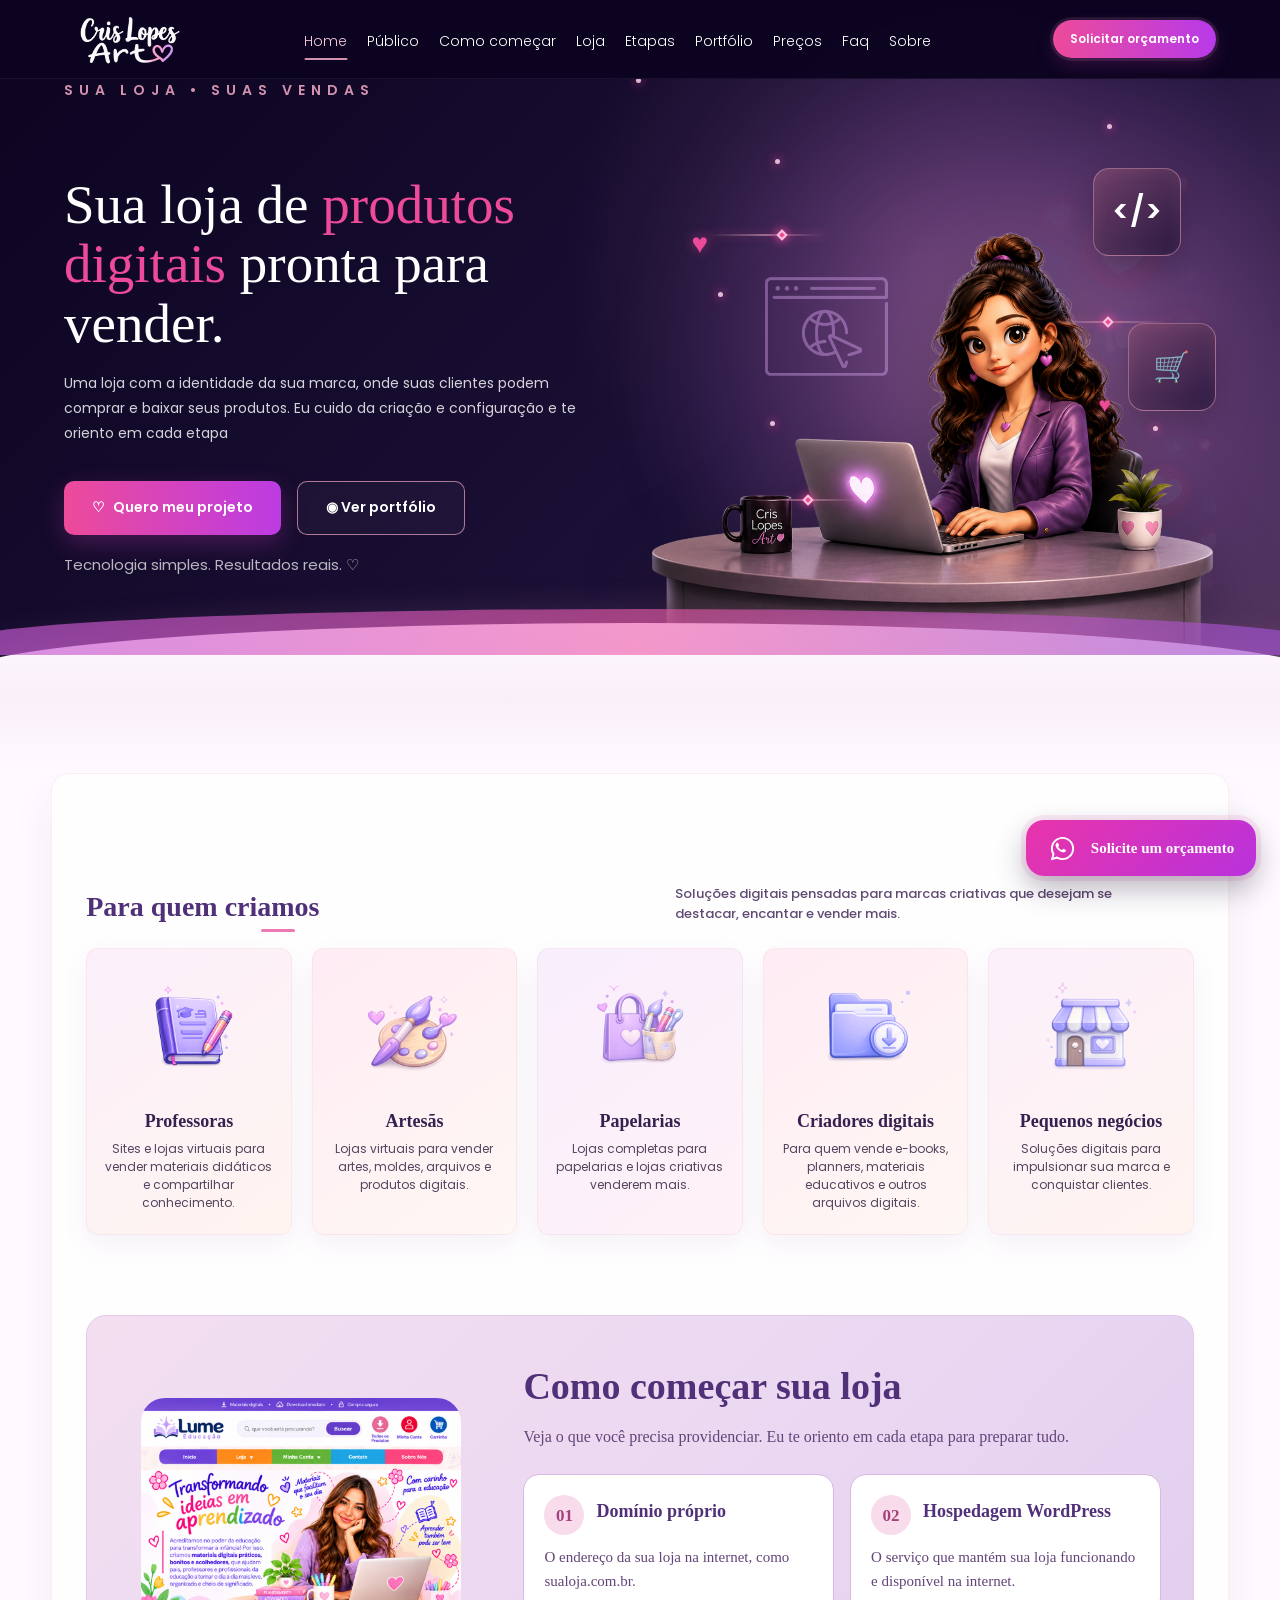
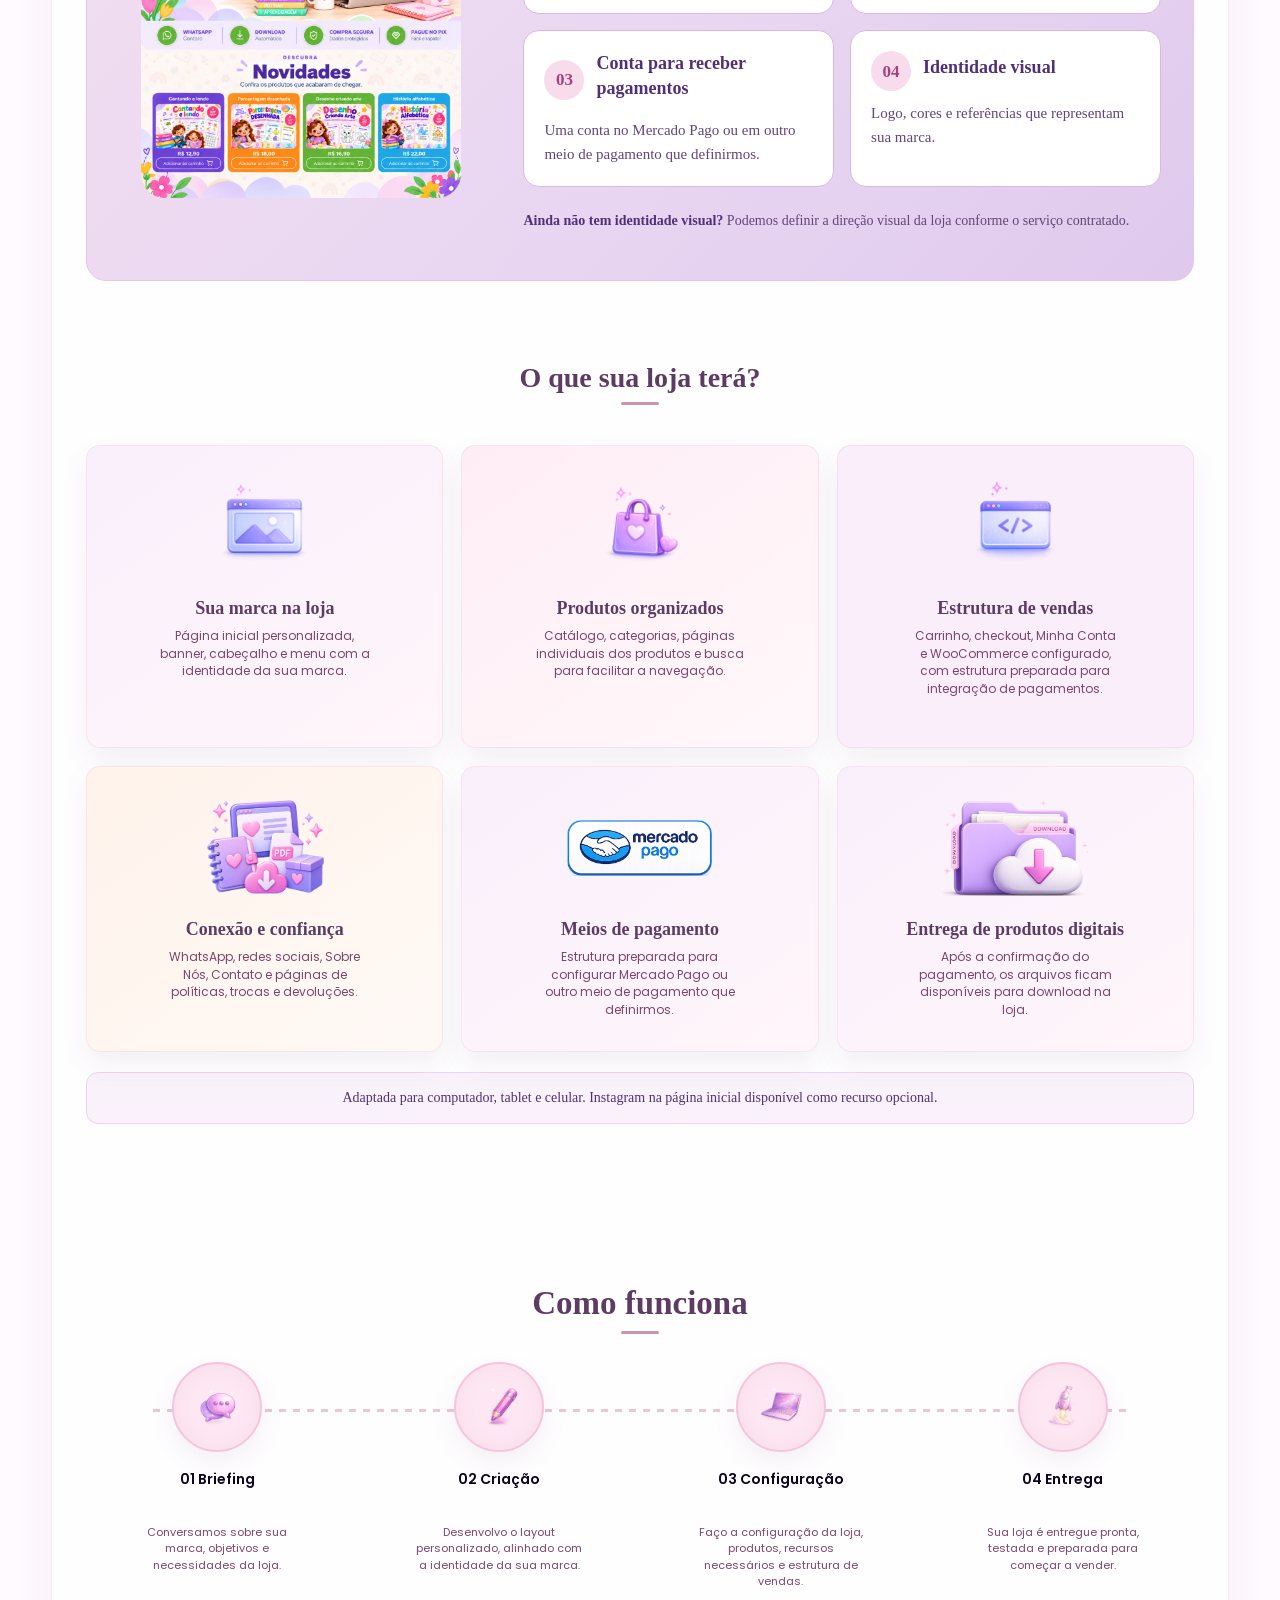
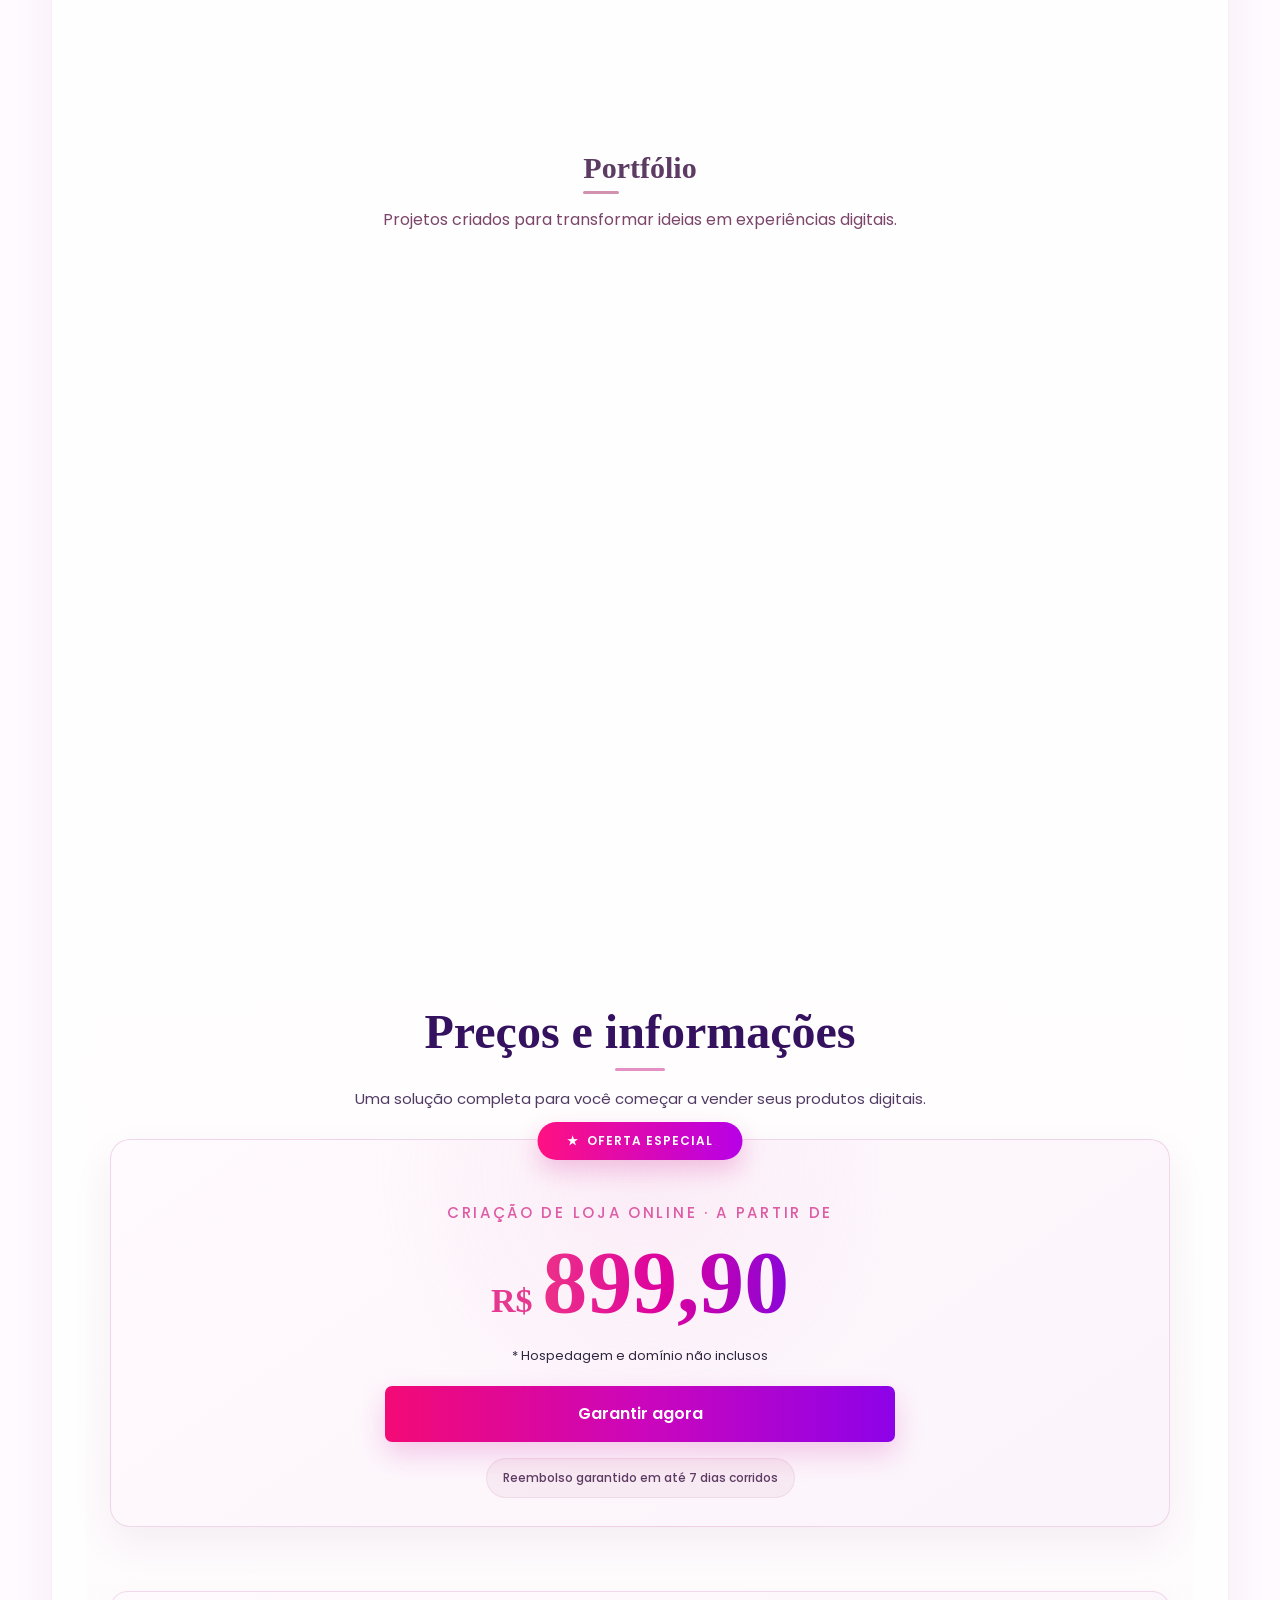
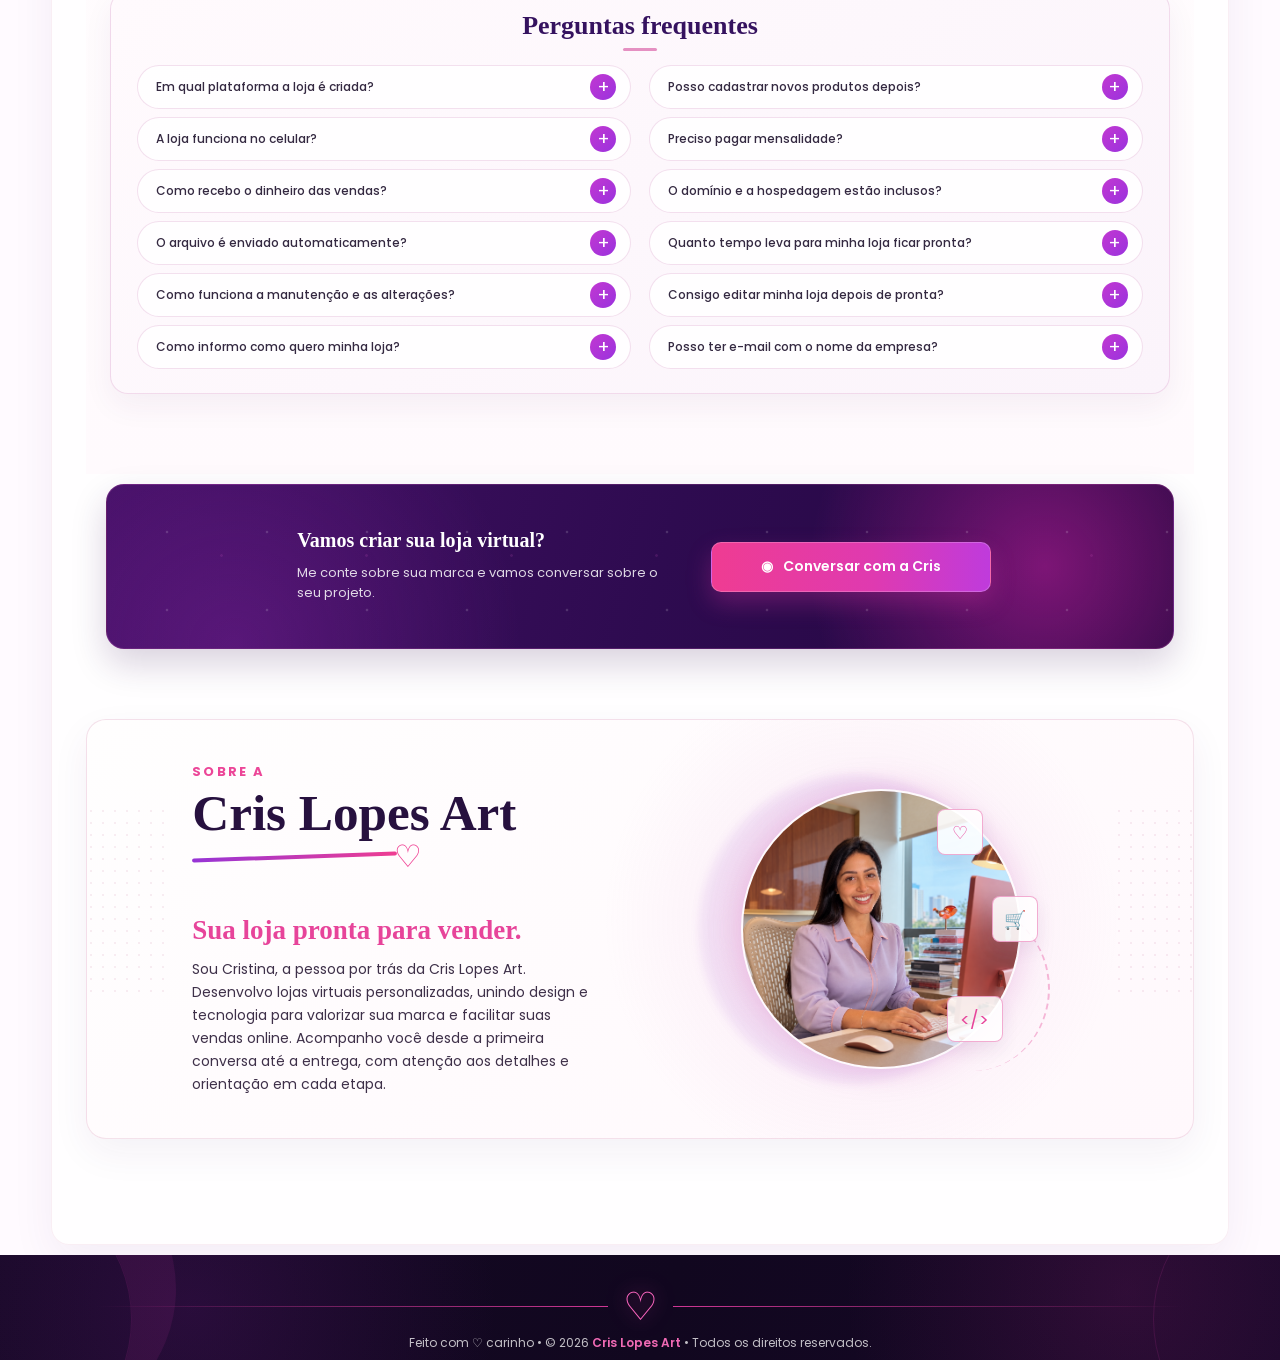
==== index.html @ c4163627 "Atualiza categorias e tecnologias dos projetos" ====
<!DOCTYPE html>
<html lang="pt-BR">

<head>
    <meta charset="UTF-8">
    <meta name="viewport" content="width=device-width, initial-scale=1.0">

    <title>Cris Lopes Art</title>

    <meta name="description"
      content="Lojas virtuais, sites e soluções web. Design moderno, estratégico e responsivo.">
      <link rel="canonical" href="https://crislopesart.com.br/">

      <meta name="google-site-verification" content="2zf9RiSdapijU71HVINZdpt8SMv7ULNzePD_-9NKUWU" />

      <!-- Google tag (gtag.js) -->
<script async src="https://www.googletagmanager.com/gtag/js?id=G-VXP53CP75M"></script>
<script>
  window.dataLayer = window.dataLayer || [];
  function gtag(){dataLayer.push(arguments);}
  gtag('js', new Date());

  gtag('config', 'G-VXP53CP75M');
</script>

    <link rel="icon" type="image/png" href="assets/favicon.png">

    <link rel="stylesheet" href="https://unpkg.com/aos@2.3.1/dist/aos.css">

    <link rel="stylesheet" href="https://cdn.jsdelivr.net/npm/bootstrap-icons@1.13.1/font/bootstrap-icons.min.css">

    <link rel="stylesheet" href="style.css">

    <link href="https://fonts.googleapis.com/css2?family=Allura&display=swap" rel="stylesheet">

    <link rel="canonical" href="https://crislopesart.com.br/">

<meta property="og:title" content="Cris Lopes Art">
<meta property="og:description" content="Lojas virtuais, sites e soluções web.">
<meta property="og:image" content="https://crislopesart.com.br/assets/images/og-image.png">
<meta property="og:type" content="website">
<meta property="og:url" content="https://crislopesart.com.br/">

<meta name="twitter:card" content="summary_large_image">
<meta name="twitter:title" content="Cris Lopes Art">
<meta name="twitter:description" content="Lojas virtuais, sites e soluções web.">
<meta name="twitter:image" content="https://crislopesart.com.br/assets/images/og-image.png">
</head>

<body>

<header id="inicio">

    <div class="container header-content">

        <a href="#inicio" class="logo" aria-label="Cris Lopes Art - Página inicial">
            <img
                src="assets/logos/logo bc com rosa.png"
                alt="Cris Lopes Art - IA, Web e Software"
            >
        </a>
<button
    class="menu-toggle"
    type="button"
    aria-label="Abrir menu"
    aria-controls="menu-principal"
    aria-expanded="false"
>
    ☰
</button>

        <nav id="menu-principal" class="nav-desktop" aria-label="Navegação principal">
            <ul class="menu">
    <li><a href="#hero" class="active">Home</a></li>
    <li><a href="#publico">Público</a></li>
    <li><a href="#como-comecar">Como começar</a></li>
    <li><a href="#servicos">Loja</a></li>
    <li><a href="#como-funciona">Etapas</a></li>
    <li><a href="#portfolio">Portfólio</a></li>
    <li><a href="#precos">Preços</a></li>
    <li><a href="#faq">Faq</a></li>
    <li><a href="#sobre">Sobre</a></li>
            </ul>

            
        </nav>

        <a
            href="https://wa.me/5564984188628?text=Olá!%20Gostaria%20de%20solicitar%20um%20orçamento%20para%20minha%20loja%20virtual."
            class="btn-menu"
            target="_blank"
        >
            Solicitar orçamento
        </a>

    </div>

</header>

  <!-- ================= HERO ================= -->

<section id="hero">
    <div class="hero-container">

        <div class="hero-content">

            <span class="hero-tag">
            SUA LOJA • SUAS VENDAS
            </span>

          <h1>
    Sua loja de <span>produtos digitais</span> pronta para vender.
</h1>

<p>
    Uma loja com a identidade da sua marca, 
    onde suas clientes podem comprar e baixar seus produtos.
    Eu cuido da criação e configuração e te oriento em cada etapa
    
</p>

            <div class="hero-buttons">
                <a href="https://wa.me/5564984188628?text=Olá!%20Gostaria%20de%20solicitar%20um%20orçamento%20para%20meu%20projeto."
                 class="btn-primary"
                target="_blank">
               <span class="btn-heart" aria-hidden="true">♡</span>
               <span>Quero meu projeto</span></a>

                <a href="#portfolio" class="btn-secondary">
                    ◉ Ver portfólio
                </a>
            </div>

            <small class="hero-slogan">
                Tecnologia simples. Resultados reais. ♡
            </small>

        </div>
        
<div class="hero-image">

    <div class="hero-glow"></div>

    <div class="floating-icon icon-code">
        &lt;/&gt;
    </div>

    <div class="floating-icon icon-store">
        🛒
    </div>

    <span class="floating-heart heart-one">♥</span>
    <span class="floating-heart heart-two">♥</span>

    <div class="particles">
        <span class="p p1"></span>
        <span class="p p2"></span>
        <span class="p p3"></span>
        <span class="p p4"></span>
        <span class="p p5"></span>
        <span class="p p6"></span>
    </div>

    <div class="tech-lines">
        <span class="tech-line line-one"></span>
        <span class="tech-line line-two"></span>
        <span class="tech-line line-three"></span>

        <span class="tech-node node-one"></span>
        <span class="tech-node node-two"></span>
        <span class="tech-node node-three"></span>
    </div>

    <img
        src="assets/mascot/mascote-cris-lopes-art.png"
        alt="Mascote da Cris Lopes Art"
        class="hero-mascot"
    >

</div>

</div> <!-- ADICIONE: fecha hero-container -->

<div class="hero-wave">
    

        </section>



<!-- ========================================
     CONTAINER DAS SEÇÕES CLARAS
======================================== -->

<div class="area-clara">


<div class="content-container">
    
    <!-- ========================================
     SEÇÃO: PARA QUEM CRIAMOS
     ======================================== -->

<section class="publico" id="publico">
    <div class="publico__container">

        <div
    class="publico__cabecalho"
    data-aos="fade-up"
>
            <h2 class="publico__titulo">
                Para quem criamos
            </h2>

            <p class="publico__descricao">
                Soluções digitais pensadas para marcas criativas que desejam
                se destacar, encantar e vender mais.
            </p>
        </div>

        <div class="publico__grid">

           <article class="publico-card" data-aos="fade-up" data-aos-delay="0">
             <div class="publico-card__imagem">
    <img src="assets/publico/professora.png"
         alt="Professora"
    >
</div>
                <h3 class="publico-card__titulo">
                    Professoras
                </h3>

                <p class="publico-card__texto">
                    Sites e lojas virtuais para vender materiais didáticos e compartilhar conhecimento.
                </p>
            </article>

            <article class="publico-card" data-aos="fade-up" data-aos-delay="100">  
                <div class="publico-card__imagem">
                <img src="assets/publico/artesa.png"
                     alt="Artesã"
    >
</div>

                <h3 class="publico-card__titulo">
                    Artesãs
                </h3>

                <p class="publico-card__texto">
                    Lojas virtuais para vender artes, moldes, arquivos e produtos digitais.
                </p>
            </article>

           <article class="publico-card" data-aos="fade-up" data-aos-delay="200">
                <div class="publico-card__imagem">
                 <img src="assets/publico/papelaria.png"
                    alt="Papelaria"
    >
</div>

                <h3 class="publico-card__titulo">
                    Papelarias
                </h3>

                <p class="publico-card__texto">
                    Lojas completas para papelarias e lojas criativas venderem mais.
                </p>
            </article>

            <article class="publico-card" data-aos="fade-up" data-aos-delay="300">
                <div class="publico-card__imagem">
    <img
        src="assets/publico/produtos digitais.png"
        alt="Produtos Digitais"
    >
</div>
                <h3 class="publico-card__titulo">
                    Criadores digitais
                </h3>

                <p class="publico-card__texto">
                    Para quem vende e-books, planners, materiais educativos e outros arquivos digitais.
                </p>
            </article>

            <article class="publico-card" data-aos="fade-up" data-aos-delay="400">
                <div class="publico-card__imagem">
    <img
        src="assets/publico/pequenos negocios.png"
        alt="Pequenos Negócios"
    >
</div>

                <h3 class="publico-card__titulo">
                    Pequenos negócios
                </h3>

                <p class="publico-card__texto">
                    Soluções digitais para impulsionar sua marca e conquistar clientes.
                </p>
            </article>

        </div>

    </div>
</section>

    

<!-- ========================================
     COMO COMEÇAR SUA LOJA
======================================== -->

<section id="como-comecar" class="comecar-loja">

    <div class="comecar-loja__visual">
        <img
            src="assets/diferencial/loja-celular.png"
            alt="Prévia da loja virtual Lume Educação em um celular"
            class="comecar-loja__imagem"
            loading="lazy"
        >
    </div>

    <div class="comecar-loja__conteudo">

        <h2 class="comecar-loja__titulo">
            Como começar sua loja
        </h2>

        <p class="comecar-loja__introducao">
            Veja o que você precisa providenciar.
            Eu te oriento em cada etapa para preparar tudo.
        </p>

        <div class="comecar-loja__cards">

            <article class="comecar-loja__card">
                <span class="comecar-loja__numero" aria-hidden="true">
                    01
                </span>

                <h3 class="comecar-loja__nome">
                    Domínio próprio
                </h3>

                <p class="comecar-loja__texto">
                    O endereço da sua loja na internet,
                    como sualoja.com.br.
                </p>
            </article>

            <article class="comecar-loja__card">
                <span class="comecar-loja__numero" aria-hidden="true">
                    02
                </span>

                <h3 class="comecar-loja__nome">
                    Hospedagem WordPress
                </h3>

                <p class="comecar-loja__texto">
                    O serviço que mantém sua loja funcionando
                    e disponível na internet.
                </p>
            </article>

            <article class="comecar-loja__card">
                <span class="comecar-loja__numero" aria-hidden="true">
                    03
                </span>

                <h3 class="comecar-loja__nome">
                    Conta para receber pagamentos
                </h3>

                <p class="comecar-loja__texto">
                    Uma conta no Mercado Pago ou em outro
                    meio de pagamento que definirmos.
                </p>
            </article>

            <article class="comecar-loja__card">
                <span class="comecar-loja__numero" aria-hidden="true">
                    04
                </span>

                <h3 class="comecar-loja__nome">
                    Identidade visual
                </h3>

                <p class="comecar-loja__texto">
                    Logo, cores e referências
                    que representam sua marca.
                </p>
            </article>

        </div>

        <p class="comecar-loja__observacao">
            <strong>Ainda não tem identidade visual?</strong>
            Podemos definir a direção visual da loja
            conforme o serviço contratado.
        </p>

    </div>

</section>


<!-- ========================================
     O que sua loja terá?
======================================== -->

<section id="servicos" class="servicos">

    <div class="servicos__container">

        <h2 class="servicos__titulo" data-aos="fade-up">
            O que sua loja terá?
        </h2>

        <div class="servicos__grid">

            <article class="servico-card" data-aos="zoom-in" data-aos-delay="0">

                <div class="servico-card__imagem">
                    <img
                        src="assets/servicos/site-institucional.png"
                        alt="Ilustração de site institucional"
                    >
                </div>

                <h3 class="servico-card__titulo">
                    Sua marca na loja
                </h3>

                <p class="servico-card__texto">
    <span class="servico-card__texto-completo">
        Página inicial personalizada, banner, cabeçalho e menu
        com a identidade da sua marca.
    </span>

    <span class="servico-card__texto-mobile">
        Início, banner e menu com a identidade da sua marca.
    </span>
</p>

                <a href="#contato" class="servico-card__link">
                  
                    <span></span>
                </a>

            </article>

           <article class="servico-card" data-aos="zoom-in" data-aos-delay="100">

                <div class="servico-card__imagem">
                    <img
                        src="assets/servicos/loja-virtual.png"
                        alt="Ilustração de loja virtual"
                    >
                </div>

                <h3 class="servico-card__titulo">
                    Produtos organizados
                </h3>

                <p class="servico-card__texto">
    <span class="servico-card__texto-completo">
        Catálogo, categorias, páginas individuais dos produtos
        e busca para facilitar a navegação.
    </span>

    <span class="servico-card__texto-mobile">
        Catálogo, categorias, páginas de produtos e busca.
    </span>
</p>

                <a href="#contato" class="servico-card__link">
                   
                </a>

            </article>

            <article class="servico-card" data-aos="zoom-in" data-aos-delay="200">

                <div class="servico-card__imagem">
                    <img
                        src="assets/servicos/solucoes-web.png"
                        alt="Ilustração de inteligência artificial para empresas"
                    >
                </div>

                <h3 class="servico-card__titulo">
                    Estrutura de vendas
                </h3>

                <p class="servico-card__texto">
    <span class="servico-card__texto-completo">
        Carrinho, checkout, Minha Conta e WooCommerce configurado,
        com estrutura preparada para integração de pagamentos.
    </span>

    <span class="servico-card__texto-mobile">
        Carrinho, checkout, Minha Conta e WooCommerce configurado.
    </span>
</p>

                <a href="#contato" class="servico-card__link">
                  
                    <span></span>
                </a>

            </article>

            <article class="servico-card"data-aos="zoom-in"data-aos-delay="300">

                <div class="servico-card__imagem">
                    <img
                        src="assets/servicos/produtosdigitais.png"
                        alt="Ilustração de soluções web"
                    >
                </div>

                <h3 class="servico-card__titulo">
                    Conexão e confiança
                </h3>

                <p class="servico-card__texto">
    <span class="servico-card__texto-completo">
        WhatsApp, redes sociais, Sobre Nós, Contato e páginas
        de políticas, trocas e devoluções.
    </span>

    <span class="servico-card__texto-mobile">
        WhatsApp, redes sociais e páginas institucionais e políticas.
    </span>
</p>

                <a href="#contato" class="servico-card__link">
                    
                    <span></span>
                </a>

            </article>

            <!-- MEIOS DE PAGAMENTO -->
<article class="servico-card" data-aos="zoom-in" data-aos-delay="400">

    <div class="servico-card__imagem">
        <img
            src="assets/precos/mercado-pago.png"
            alt="Mercado Pago"
        >
    </div>

    <h3 class="servico-card__titulo">
        Meios de pagamento
    </h3>

    <p class="servico-card__texto">
    <span class="servico-card__texto-completo">
        Estrutura preparada para configurar Mercado Pago
        ou outro meio de pagamento que definirmos.
    </span>

    <span class="servico-card__texto-mobile">
        Estrutura preparada para integrar o meio de pagamento definido.
    </span>
</p>

</article>

<!-- ENTREGA DE PRODUTOS DIGITAIS -->
<article class="servico-card" data-aos="zoom-in" data-aos-delay="500">

    <div class="servico-card__imagem">
        <img
            src="assets/precos/entrega-automatica.png"
            alt="Pasta digital com símbolo de download"
        >
    </div>

    <h3 class="servico-card__titulo">
        Entrega de produtos digitais
    </h3>

    <p class="servico-card__texto">
    <span class="servico-card__texto-completo">
        Após a confirmação do pagamento, os arquivos ficam
        disponíveis para download na loja.
    </span>

    <span class="servico-card__texto-mobile">
        Arquivos disponíveis para download após a confirmação do pagamento.
    </span>
</p>

</article>

        </div>

            <p class="servicos__observacao">
            Adaptada para computador, tablet e celular.
            Instagram na página inicial disponível como recurso opcional.
            </p>
    </div>

    

</section>


<!-- ========================================
     COMO FUNCIONA
======================================== -->

<section id="como-funciona" class="como-funciona">

    <div class="como-funciona__cabecalho">
        <h2 class="como-funciona__titulo">Como funciona</h2>
    </div>

    <div class="como-funciona__linha">

        <article class="passo">
            <div class="passo__icone">
                <img
                    src="assets/Como Funciona/conversa.png"
                    alt="Ícone de conversa"
                >
            </div>

            <h3 class="passo__titulo"><span class="passo__numero">01 </span>Briefing</h3>

            <p>
    <span class="passo__texto-completo">
        Conversamos sobre sua marca, objetivos e necessidades da loja.
    </span>
    <span class="passo__texto-mobile">
        Falamos sobre sua marca e sua loja.
    </span>
</p>
        </article>

        <article class="passo">
            <div class="passo__icone">
                <img
                    src="assets/Como Funciona/design.png"
                    alt="Ícone de criação visual"
                >
            </div>

           <h3 class="passo__titulo"><span class="passo__numero">02 </span>Criação</h3>

            <p>
    <span class="passo__texto-completo">
        Desenvolvo o layout personalizado, alinhado com a identidade da sua marca.
    </span>
    <span class="passo__texto-mobile">
       Layout com a identidade da sua marca.
    </span>
</p>
        </article>

        <article class="passo">
            <div class="passo__icone">
                <img
                    src="assets/Como Funciona/desenvolvimento.png"
                    alt="Ícone de configuração"
                >
            </div>

            <h3 class="passo__titulo"><span class="passo__numero">03 </span>Configuração</h3>

            <p>
    <span class="passo__texto-completo">
        Faço a configuração da loja, produtos, recursos necessários e estrutura de vendas.
    </span>
    <span class="passo__texto-mobile">
        Configuro os produtos e a estrutura de vendas.
    </span>
</p>
        </article>

        <article class="passo">
            <div class="passo__icone">
                <img
                    src="assets/Como Funciona/publicacao.png"
                    alt="Ícone de entrega"
                >
            </div>

            <h3 class="passo__titulo"><span class="passo__numero">04 </span>Entrega</h3>

            <p>
    <span class="passo__texto-completo">
        Sua loja é entregue pronta, testada e preparada para começar a vender.
    </span>
    <span class="passo__texto-mobile">
        Entrego sua loja testada e pronta para vender.
    </span>
</p>
        </article>

    </div>

</section>

    
<!-- ========================================
     PORTFÓLIO
======================================== -->

<section id="portfolio" class="portfolio">

    <!-- CABEÇALHO -->
    <div
    class="portfolio__cabecalho"
    data-aos="fade-up"
>

    <h2 class="portfolio__titulo">
        Portfólio
    </h2>

    <p class="portfolio__descricao">
        Projetos criados para transformar ideias
        em experiências digitais.
    </p>

</div>

    <!-- PROJETOS -->
    <div class="portfolio__grid">


        <!-- PROJETO  1 Lume Educação   -->
        <article
            class="projeto-card projeto-card--real"
            data-aos="zoom-in"
            data-aos-delay="400"
        >

            <div class="projeto-card__imagem">
    <a
    href="lume/index.html"
    class="portfolio-popup"
    data-tipo="site"
>
        <img
            src="assets/portfolio/Lume-educacao.png"
            alt="Lume Educação"
        >

        <span class="portfolio-overlay">
            👁 Ver projeto
        </span>

    </a>
</div>

            <div class="projeto-card__conteudo">

                <h3 class="projeto-card__titulo">
                    Lume Educação
                </h3>

                <p class="projeto-card__categoria">
                    Loja Virtual produtos digitais
                </p>

                <small class="projeto-card__status">
    ✓ WordPress + WooCommerce
</small>

            </div>

        </article>

        

        <!-- PROJETO 2 -->
        <article
            class="projeto-card"
            data-aos="zoom-in"
            data-aos-delay="100"
        >

           <div class="projeto-card__imagem">
            <a
                href="https://crislopesart.com.br/etiquetas-escolares/"
                class="portfolio-popup"
                data-tipo="site"
            >
    >
        <img
            src="assets/portfolio/Etiquetas-Escolares-Fofas.png"
            alt="Projeto Etiquetas-Escolares-Fofas"
        >

        <span class="portfolio-overlay">
            👁 Ver projeto
        </span>

    </a>
</div>

            <div class="projeto-card__conteudo">

                <h3 class="projeto-card__titulo">
                    Etiquetas 
                </h3>

                <p class="projeto-card__categoria">
                    Loja Virtual produtos digitais
                </p>

                <small class="projeto-card__status">
    ✓ 	HTML • CSS • JavaScript
</small>

            </div>

        </article>

        <!-- PROJETO 3 — ACHADINHO DIGITAL -->
        <article
            class="projeto-card"
            data-aos="zoom-in"
            data-aos-delay="200"
        >

            <div class="projeto-card__imagem">
    <a
        href="assets/portfolio/achadinho-digital-completo.png"
        class="portfolio-popup"
    >
        <img
            src="assets/portfolio/achadinho-digital-mockup.png"
            alt="Projeto real Achadinho Digital"
        >

        <span class="portfolio-overlay">
            👁 Ver projeto
        </span>

    </a>
</div>

            <div class="projeto-card__conteudo">

                <h3 class="projeto-card__titulo">
                    Achadinho Digital
                </h3>

                <p class="projeto-card__categoria">
                    Loja Virtual produtos digitais
                </p>

                <small class="projeto-card__status">
    ✓ Jumpseller
</small>

            </div>

        </article>

        <!-- PROJETO  6-->
        <article
            class="projeto-card" data-aos="zoom-in"data-aos-delay="0"
        >

            <div class="projeto-card__imagem">
    <a
        href="assets/portfolio/papelaria-digital-completo.png"
        class="portfolio-popup"
    >
        <img
            src="assets/portfolio/loja papelaria digital.png"
            alt="Loja Virtual Papelaria Digital"
        >

        <span class="portfolio-overlay">
            👁 Ver projeto
        </span>
    </a>
</div>

            <div class="projeto-card__conteudo">

                <h3 class="projeto-card__titulo">
                    Papelaria 
                </h3>

                <p class="projeto-card__categoria">
                    Loja Virtual produtos digitais
                </p>

                <small class="projeto-card__status">
                ✓ WordPress • WooCommerce
               </small>

            </div>

        </article>  

        <!-- PROJETO 5 -->
        <article
            class="projeto-card projeto-card--real"
            data-aos="zoom-in"
            data-aos-delay="400"
        >

            <div class="projeto-card__imagem">
    <a
    href="https://totalimprv.com.br/"
    class="portfolio-popup"
    data-tipo="site"
>
        <img
            src="assets/portfolio/total-limp.png"
            alt="Site institucional da Total Limp"
        >

        <span class="portfolio-overlay">
            👁 Ver projeto
        </span>

    </a>
</div>

            <div class="projeto-card__conteudo">

                <h3 class="projeto-card__titulo">
                    Total Limp
                </h3>

                <p class="projeto-card__categoria">
                    Site institucional
                </p>

                <small class="projeto-card__status projeto-card__status--entregue"> ✓ React • TypeScript • Tailwind CSS </small>

            </div>

        </article>



        <!-- PROJETO 6 -->
        <article
            class="projeto-card projeto-card--real"
            data-aos="zoom-in"
            data-aos-delay="400"
        >

            <div class="projeto-card__imagem">
    <a
    href="mimos-da-cris/index.html"
    class="portfolio-popup"
    data-tipo="site"
>
        <img
            src="assets/portfolio/mimos-da-cris-mockup.png"
            alt="Loja virtual professora"
        >

        <span class="portfolio-overlay">
            👁 Ver projeto
        </span>

    </a>
</div>

            <div class="projeto-card__conteudo">

                <h3 class="projeto-card__titulo">
                    Mimos da Cris
                </h3>

                <p class="projeto-card__categoria">
                    Pagina de link instagram
                </p>

                <small class="projeto-card__status projeto-card__status--entregue"> ✓ HTML • CSS • JavaScript </small>

            </div>

        </article>


    </div>

</section>

<section class="portfolio-cta" data-aos="fade-up">
    <a href="https://wa.me/5564984188628" class="btn-primary" target="_blank" rel="noopener noreferrer">
        Quero uma loja assim
    </a>
</section>

<!-- =========================================
     SEÇÃO DE PREÇOS
========================================= -->
<section id="precos" class="precos">

    <div class="precos__container">

        <!-- TÍTULO DA SEÇÃO -->
        <div class="precos__cabecalho">

            <h2 class="precos__titulo">
                Preços e informações
            </h2>

            <p class="precos__subtitulo">
                Uma solução completa para você começar a vender seus produtos digitais.
            </p>

        </div>

        <!-- PRIMEIRA LINHA -->
        <div class="precos__topo">

            <!-- CARD DO PLANO -->
            <article class="plano">

                <span class="plano__selo">
                    <span aria-hidden="true">★</span>
                    Oferta especial
                </span>

                <p class="plano__chamada">
                    Criação de loja online · a partir de
                </p>

                <div class="plano__preco">
                    <span class="plano__moeda">R$</span>
                    <strong class="plano__valor">899,90</strong>
                </div>

                <p class="plano__observacao">
                    * Hospedagem e domínio não inclusos
                </p>

                <a href="https://wa.me/5564984188628?text=Olá!%20Gostaria%20de%20garantir%20minha%20loja%20virtual."
                class="plano__botao"
                target="_blank">
                Garantir agora
</a>

                <p class="plano__garantia">
                    Reembolso garantido em até 7 dias corridos
                </p>

            </article>

            


        <!-- PERGUNTAS FREQUENTES -->
        <section id="faq" class="faq">

            <h3 class="faq__titulo">Perguntas frequentes</h3>

            <div class="faq__grade">

                <div class="faq__coluna">

                    <details class="faq-item">
                        <summary>Em qual plataforma a loja é criada?</summary>
                        <p>
                            A loja é criada em WordPress com WooCommerce.
                        </p>
                    </details>

                    <details class="faq-item">
                        <summary>A loja funciona no celular?</summary>
                        <p>
                            Sim. O projeto é responsivo e funciona em computador,
                            tablet e celular.
                        </p>
                    </details>

                    <details class="faq-item">
                        <summary>Como recebo o dinheiro das vendas?</summary>
                        <p>
                            O valor das vendas é recebido diretamente na conta
                            configurada no meio de pagamento escolhido.
                        </p>
                    </details>

                    <details class="faq-item">
                        <summary>O arquivo é enviado automaticamente?</summary>
                        <p>
                            Sim. Depois da confirmação do pagamento, o cliente
                            recebe automaticamente o acesso ao arquivo digital.
                        </p>
                    </details>

                    <details class="faq-item">
                        <summary>Como funciona a manutenção e as alterações?</summary>
                        <p>
                            Após a entrega, oferecemos 60 dias de suporte para ajustes de layout sem custo.
                        </p>
                    </details>

                    <details class="faq-item">
                        <summary>Como informo como quero minha loja?</summary>
                        <p>
                            Após a contratação, você receberá um briefing completo para compartilhar todas as informações do seu projeto. 
                            Assim, entendemos sua identidade, objetivos e preferências para desenvolver uma loja totalmente 
                            personalizada para o seu negócio.
                        </p>
                    </details>
 

                </div>

                <div class="faq__coluna">

                    <details class="faq-item">
                        <summary>Posso cadastrar novos produtos depois?</summary>
                        <p>
                            Sim. Você terá acesso ao painel para cadastrar,
                            editar e remover produtos.
                        </p>
                    </details>

                    <details class="faq-item">
                        <summary>Preciso pagar mensalidade?</summary>
                        <p>
                            Após a entrega, você será responsável apenas pelo domínio e pela hospedagem, 
                            serviços necessários para manter o site online e que são pagos diretamente ao provedor.
                        </p>
                    </details>

                    <details class="faq-item">
                        <summary>O domínio e a hospedagem estão inclusos?</summary>
                        <p>
                            Não. O domínio e a hospedagem devem ser contratados
                            separadamente.
                        </p>
                    </details>

                    <details class="faq-item">
                        <summary>Quanto tempo leva para minha loja ficar pronta?</summary>
                        <p>
                            O prazo varia conforme a complexidade do projeto e o envio das informações necessárias.
                             Após recebermos todo o material, informaremos um cronograma e manteremos você atualizado 
                             durante cada etapa do desenvolvimento.
                        </p>
                    </details>

                     <details class="faq-item">
                        <summary>Consigo editar minha loja depois de pronta?</summary>
                        <p>
                            Sim. Você terá acesso ao painel administrativo do WordPress para adicionar produtos, 
                            alterar preços, trocar imagens, atualizar textos e gerenciar pedidos sempre que precisar,
                            sem depender de um desenvolvedor para as tarefas do dia a dia.
                        </p>
                    </details>

                    <details class="faq-item">
                        <summary>Posso ter e-mail com o nome da empresa?</summary>
                        <p>
                            Sim. Podemos configurar um e-mail profissional, como contato@suaempresa.com.br,
                             desde que sua hospedagem ofereça esse recurso ou seja contratado um serviço de e-mail.
                        </p>
                    </details>

                    </div> <!-- fecha a segunda faq__coluna -->

            </div> <!-- fecha faq__grade -->

        </section> <!-- fecha FAQ -->

    </div> <!-- fecha precos__container -->

</section> <!-- fecha seção de preços -->


<!-- ========================================
     CTA FINAL
======================================== -->

<section class="cta-projeto">

    <div class="cta-projeto__box">

       

        <div class="cta-projeto__conteudo">

            <h2 class="cta-projeto__titulo">
      Vamos criar sua loja virtual?
</h2>

            <p class="cta-projeto__texto">
    Me conte sobre sua marca e 
    vamos conversar sobre o seu projeto.
</p>

        </div>

        <div class="cta-projeto__acao">

            <a
                href="https://wa.me/5564984188628"
                target="_blank"
                rel="noopener noreferrer"
                class="cta-projeto__botao"
            >
                <span class="cta-projeto__whatsapp">◉</span>
                Conversar com a Cris
            </a>

        </div>



    </div>

</section>


<!-- ========================================
     SOBRE A CRIS LOPES ART
======================================== -->

<section id="sobre" class="sobre-final">

    <div class="sobre-final__box">

        <!-- CONTEÚDO -->
        <div class="sobre-final__conteudo">

            <span class="sobre-final__tag">
                SOBRE A
            </span>

            <h2 class="sobre-final__nome">
                Cris Lopes Art
            </h2>

            <div class="sobre-final__detalhe">
                <span class="sobre-final__linha"></span>
                <span class="sobre-final__coracao">♡</span>
            </div>

            <h3 class="sobre-final__slogan">
               <br>
                Sua loja pronta para vender.
            </h3>

            <p class="sobre-final__texto">
    Sou Cristina, a pessoa por trás da Cris Lopes Art.
    Desenvolvo lojas virtuais personalizadas, unindo design
    e tecnologia para valorizar sua marca e facilitar suas
    vendas online. Acompanho você desde a primeira conversa
    até a entrega, com atenção aos detalhes e orientação
    em cada etapa.
</p>

        </div>

        <!-- ÁREA VISUAL -->
        <div class="sobre-final__visual">

            <div class="sobre-final__glow"></div>

            <div class="sobre-final__circulo">

                <img
                    src="assets/sobre nós/cris-sobre.png"
                    alt="Mascote da Cris Lopes Art"
                    class="sobre-final__mascote"
                >

            </div>

            <div class="sobre-final__conexao"></div>

            <div class="sobre-final__icone sobre-final__icone--site">
                ♡
            </div>

            <div class="sobre-final__icone sobre-final__icone--loja">
                🛒
            </div>

            <div class="sobre-final__icone sobre-final__icone--codigo">
                &lt;/&gt;
            </div>

            <div class="sobre-final__icone sobre-final__icone--coracao">
                
            </div>

        </div>

    </div>

</section>

   </div> <!-- fecha content-container -->

</div> <!-- fecha area-clara -->


<!-- ========================================
     RODAPÉ
======================================== -->

<footer class="rodape-final">



    <!-- LINHA INFERIOR -->
    <div class="rodape-final__base">

        <span class="rodape-final__base-linha"></span>

        <span class="rodape-final__base-coracao">
            ♡
        </span>

        <span class="rodape-final__base-linha"></span>

    </div>

    <p class="rodape-final__copyright">
    Feito com ♡ carinho • © 2026
    <strong>Cris Lopes Art</strong>
    <span class="rodape-final__direitos">
        • Todos os direitos reservados.
    </span>
</p>

</footer>

<!-- LIGHTBOX DO PORTFÓLIO -->
<div class="lightbox" id="lightbox">
    <button
        class="lightbox__fechar"
        type="button"
        aria-label="Fechar projeto"
    >
        ×
    </button>

    <img class="lightbox__imagem" alt="" hidden>

    <iframe
        class="lightbox__site"
        title="Visualização do projeto"
        hidden
    ></iframe>
</div>


<!-- Botão flutuante do WhatsApp -->
<a
    href="https://wa.me/5564984188628?text=Olá%2C%20Cris!%20Conheci%20seu%20trabalho%20pelo%20site%20e%20gostaria%20de%20conversar."
    class="whatsapp-float"
    target="_blank"
    rel="noopener noreferrer"
    aria-label="Falar com a Cris pelo WhatsApp"
   
>
    <svg
        viewBox="0 0 32 32"
        aria-hidden="true"
        focusable="false"
    >
        <path
            fill="currentColor"
            d="M19.11 17.21c-.28-.14-1.65-.81-1.9-.9-.26-.09-.44-.14-.63.14-.18.28-.72.9-.88 1.08-.16.19-.32.21-.6.07-.28-.14-1.17-.43-2.23-1.38-.82-.73-1.38-1.64-1.54-1.92-.16-.28-.02-.43.12-.57.13-.13.28-.32.42-.49.14-.16.18-.28.28-.46.09-.19.05-.35-.02-.49-.07-.14-.63-1.52-.86-2.08-.23-.55-.46-.47-.63-.48h-.54c-.19 0-.49.07-.74.35-.26.28-.98.96-.98 2.34s1 2.71 1.14 2.9c.14.19 1.97 3.01 4.77 4.22.67.29 1.19.46 1.59.59.67.21 1.27.18 1.75.11.53-.08 1.65-.67 1.88-1.32.23-.65.23-1.2.16-1.32-.07-.12-.25-.19-.53-.33Z"
        />
        <path
            fill="currentColor"
            d="M16.03 3.2c-7.06 0-12.8 5.74-12.8 12.8 0 2.26.59 4.47 1.72 6.41L3.12 29.1l6.84-1.79A12.76 12.76 0 0 0 16.03 28.8c7.06 0 12.8-5.74 12.8-12.8S23.09 3.2 16.03 3.2Zm0 23.44c-1.94 0-3.84-.52-5.49-1.51l-.39-.23-4.06 1.06 1.08-3.96-.25-.41A10.61 10.61 0 0 1 5.39 16c0-5.87 4.77-10.64 10.64-10.64S26.67 10.13 26.67 16s-4.77 10.64-10.64 10.64Z"
        />
    </svg>

   <span class="whatsapp-text">Solicite um orçamento</span>
</a>

<script src="https://unpkg.com/aos@2.3.1/dist/aos.js"></script>
<script src="script.js"></script>

<script>
AOS.init({
    duration: 800,
    easing: "ease-out",
    once: true
});
</script>

</body>
</html>
---- style.css ----
/* ==========================
   HEADER
========================== */

@import url('https://fonts.googleapis.com/css2?family=Poppins:wght@400;500;600&display=swap');

* {
    box-sizing: border-box;
}

html,
body {
    margin: 0;
    padding: 0;
    width: 100%;
    overflow-x: hidden;
}

html {
    scroll-behavior: smooth;
    scroll-padding-top: 90px;
}

/* ========================================
   PALETA OFICIAL - CRIS LOPES ART
======================================== */

:root{

    /* Roxos */
    --roxo-escuro: #0C0420;
    --roxo-principal: #5D3C64;
    --roxo-destaque: #7B466A;
    --lilas: #9F6496;

    /* Rosas */
    --rosa-principal: #D391B0;
    --rosa-secundario: #BA6E8F;

    /* Fundos */
    --branco: #FFFFFF;

    /* Fundo das seções claras */
    --fundo-claro: #FFF9FC;

    /* Fundo dos cards */
    --fundo-card: rgba(255,255,255,0.78);

}


header {
    position: fixed;
    top: 0;
    left: 0;
    width: 100%;
    z-index: 1000;

    background: rgba(12, 4, 32, 0.96);
    border-bottom: 1px solid rgba(255, 255, 255, 0.06);
    backdrop-filter: blur(14px);
}

/* Estrutura principal em 3 colunas */

.header-content {
    width: min(90%, 1280px);
    height: 78px;
    margin: 0 auto;
    padding: 0;

    display: flex;
    align-items: center;
    gap: 18px;
}


/* ==========================
   LOGO
========================== */

.logo {
    width: 130px;
    flex-shrink: 0;

    display: flex;
    align-items: center;

    text-decoration: none;
}

.logo img {
    display: block;
    width: 100%;
    height: auto;
    object-fit: contain;

    /* Remove o corte e a ampliação anterior */
    transform: none;
}


/* ==========================
   NAVEGAÇÃO
========================== */

.nav-desktop {
    flex: 1;
    margin-left: 0;

    display: flex;
    align-items: center;
    justify-content: center;
}

.menu {
    margin: 0;
    padding: 0;

    display: flex;
    align-items: center;
    justify-content: center;
    gap: 20px;

    list-style: none;
}

.menu a {
    position: relative;
    display: inline-block;

    padding: 27px 0 23px;

    color: #ffffff;
    text-decoration: none;

    font-family: 'Poppins', sans-serif;
    font-size: 14px;
    font-weight: 300;

    white-space: nowrap;
    transition: color 0.25s ease;
}

.menu a::after {
    content: "";
    position: absolute;

    left: 50%;
    bottom: 15px;

    width: 0;
    height: 2px;

    background: #d391b0;
    border-radius: 10px;

    transform: translateX(-50%);
    transition: width 0.25s ease;
}

.menu a:hover,
.menu a.active {
    color: #f2c7dd;
}

.menu a:hover::after,
.menu a.active::after {
    width: 100%;
}

/* ==========================
   BOTÃO
========================== */
.btn-menu {
    margin-left: 12px;
    flex-shrink: 0;

    display: inline-flex;
    align-items: center;
    justify-content: center;
    gap: 7px;

    min-width: 150px;
    padding: 10px 17px;
    border-radius: 999px;

    color: #ffffff;
    text-decoration: none;

    font-family: 'Poppins', sans-serif;
    font-size: 12px;
    font-weight: 600;

    white-space: nowrap;

    background: linear-gradient(90deg, #ed4b9a 0%, #b73aea 100%);

    box-shadow:
        0 0 0 3px rgba(211, 145, 176, 0.12),
        0 7px 18px rgba(191, 61, 169, 0.22);
}

.btn-menu span {
    font-size: 14px;
}

.btn-menu:hover {
    transform: translateY(-2px);
    filter: brightness(1.08);

    box-shadow:
        0 0 0 4px rgba(211, 145, 176, 0.16),
        0 12px 30px rgba(191, 61, 169, 0.35);
}



/* ==========================
   HERO
========================== */

#hero {
    position: relative;

    width: 100vw;
    margin-left: calc(50% - 50vw);

    min-height: 720px;

    display: flex;
    align-items: center;
    padding-top: 78px;

    padding-bottom: 115px;

    background:
        radial-gradient(
            circle at 72% 34%,
            rgba(159, 100, 150, 0.34),
            transparent 34%
        ),
        linear-gradient(
            135deg,
            #0c0420 0%,
            #1b1036 58%,
            #5d3c64 100%
        );

    overflow: hidden;
}

.hero-container {
    width: min(90%, 1280px);
    margin: 0 auto;

    display: grid;
    grid-template-columns: 0.95fr 1.05fr;
    align-items: center;
    gap: 48px;
}

.hero-content {
    max-width: 640px;
    margin-top: -80px;
    animation: heroTextEntrance 1s ease-out;
}

.hero-tag {
    display: inline-block;
    margin-bottom: 28px;

    color: #d391b0;

    font-family: 'Poppins', sans-serif;
    font-size: 14px;
    font-weight: 600;
    letter-spacing: 6px;
    text-transform:uppercase;

}

.hero-content h1 {
    margin-bottom: 18px;

    color: #ffffff;

    font-family: Georgia, 'Times New Roman', serif;
    font-size: clamp(44px,4.3vw,58px);
    font-weight: 400;
    line-height: 1.08;
}

.hero-content h1 span {
    color: #ed4b9a;
}

.hero-content p {
    max-width: 580px;
    margin-bottom: 34px;

    color: rgba(255, 255, 255, 0.82);

    font-family: 'Poppins', sans-serif;
    font-size: 14px;
    line-height: 1.8;
}

.hero-buttons {
    display: flex;
    align-items: center;
    gap: 16px;
    margin-bottom: 18px;
}

.btn-primary,
.btn-secondary {
    min-height: 54px;
    padding: 0 28px;
    border-radius: 10px;

    display: inline-flex;
    align-items: center;
    justify-content: center;

    font-family: 'Poppins', sans-serif;
    font-size: 14px;
    font-weight: 600;
    text-decoration: none;

    transition:
    transform 0.25s ease,
    box-shadow 0.25s ease,
    filter 0.25s ease,
    background 0.25s ease,
    border-color 0.25s ease;
}

.btn-primary {
    color: #ffffff;

    background: linear-gradient(
        90deg,
        #ed4b9a 0%,
        #b73aea 50%,
        #ed4b9a 100%
    );

    background-size: 220% 100%;
    background-position: left center;

    box-shadow:
        0 8px 24px rgba(191, 61, 169, 0.30);

    transition:
        transform .35s ease,
        box-shadow .35s ease,
        filter .35s ease,
        background-position .7s ease;
}


.btn-secondary {
    color: #ffffff;

    border: 1px solid rgba(211, 145, 176, 0.8);
    background: rgba(255, 255, 255, 0.03);
}

.btn-primary:hover,
.btn-secondary:hover {
    transform: translateY(-3px) scale(1.02);
}

.btn-primary:hover {

    background-position: right center;

    transform: translateY(-3px) scale(1.02);

    filter: brightness(1.08);

    box-shadow:
        0 12px 30px rgba(191,61,169,.42),
        0 0 18px rgba(237,75,154,.22);
}

.btn-secondary:hover {
    background: rgba(255, 255, 255, 0.08);

    border-color: #d391b0;

    box-shadow:
        0 10px 24px rgba(12, 4, 32, 0.22),
        0 0 14px rgba(211, 145, 176, 0.18);
}

.hero-slogan {
    color: rgba(255, 255, 255, 0.7);

    font-family: 'Poppins', sans-serif;
    font-size: 15px;
}

.hero-image {
    position: relative;

    min-height: 500px;

    display: flex;
    align-items: center;
    justify-content: center;

    animation: heroImageEntrance 1.1s ease-out;

}


.hero-mascot {
    position: relative;
    z-index: 2;

    display: block;

    width: min(100%, 630px);
    height: auto;

    object-fit: contain;
    transform: translateY(28px);

  filter: drop-shadow(
    0 22px 35px rgba(0, 0, 0, 0.28)
);
}

.hero-glow {
    position: absolute;

    width: 680px;
    height: 680px;

    top: 50%;
    left: 50%;

    transform: translate(-35%, -50%);

    border-radius: 50%;

   animation: glowPulse 7s ease-in-out infinite;

    background: radial-gradient(
        circle,
        rgba(230, 155, 210, 0.48) 0%,
        rgba(177, 105, 194, 0.30) 35%,
        rgba(113, 67, 157, 0.16) 60%,
        transparent 78%
    );

    filter: blur(45px);

    z-index: 1;
}


.hero-mascot {
    position: relative;
    z-index: 2;

    display: block;

    width: min(100%, 630px);
    height: auto;

    object-fit: contain;

    transform: translateY(28px);

    filter: drop-shadow(
        0 22px 35px rgba(0, 0, 0, 0.28)
    );

    
}

.hero-image::after {
    content: "";

    position: absolute;
    z-index: 1;

    left: 50%;
    bottom: 18px;

    width: 72%;
    height: 38px;

    transform: translateX(-50%);

    border-radius: 50%;

    background: rgba(10, 4, 26, 0.48);

    filter: blur(18px);
}
/* ==========================
   ELEMENTOS FLUTUANTES
========================== */

.floating-icon {
    position: absolute;
    z-index: 3;

    width: 88px;
    height: 88px;

    display: flex;
    align-items: center;
    justify-content: center;

    border: 1px solid rgba(211, 145, 176, 0.6);
    border-radius: 16px;

    color: #ffffff;

    font-family: 'Poppins', sans-serif;
    font-size: 30px;
    font-weight: 600;

    background:
        linear-gradient(
            145deg,
            rgba(123, 70, 106, 0.72),
            rgba(27, 16, 54, 0.78)
        );

    box-shadow:
        0 12px 30px rgba(0, 0, 0, 0.22),
        inset 0 0 18px rgba(211, 145, 176, 0.12);

    backdrop-filter: blur(8px);
}

.icon-code {
    top: 90px;
    right: 35px;
}

.icon-store {
    top: 245px;
    right: 0;
}

.floating-heart {
    position: absolute;
    z-index: 4;

    color: #ed4b9a;

    font-size: 28px;

    text-shadow:
        0 0 12px rgba(237, 75, 154, 0.5);
}

.heart-one {
    top: 150px;
    left: 55px;
}

.heart-two {
    top: 315px;
    right: 105px;

    font-size: 21px;
}

/* ==========================
   CARD FLUTUANTE DE SITE
========================== */

.floating-card {
    position: absolute;
    z-index: 3;

    width: 193px;
    height: 145px;

    padding: 14px;
    border: 1px solid rgba(211, 145, 176, 0.6);
    border-radius: 18px;

    background:
        linear-gradient(
            145deg,
            rgba(123, 70, 106, 0.72),
            rgba(27, 16, 54, 0.82)
        );

    box-shadow:
        0 14px 34px rgba(0, 0, 0, 0.24),
        inset 0 0 20px rgba(211, 145, 176, 0.12);

    backdrop-filter: blur(8px);
}

.card-site {
    top: 135px;
    left: 20px;
}

.card-top {
    display: flex;
    gap: 6px;
    margin-bottom: 18px;
}

.card-top span {
    width: 7px;
    height: 7px;
    border-radius: 50%;
    background: #ed4b9a;
}

.card-body {
    display: flex;
    align-items: center;
    gap: 13px;
}

.card-image-icon {
    width: 52px;
    height: 52px;

    display: flex;
    align-items: center;
    justify-content: center;

    border: 1px solid rgba(255, 255, 255, 0.5);
    border-radius: 10px;

    color: #ffffff;
    font-size: 26px;
}

.card-lines {
    flex: 1;
    display: flex;
    flex-direction: column;
    gap: 8px;
}

.card-lines span {
    display: block;
    height: 5px;
    border-radius: 20px;
    background: rgba(255, 255, 255, 0.65);
}

.card-lines span:nth-child(2) {
    width: 78%;
}

.card-lines span:nth-child(3) {
    width: 56%;
}

/* ==========================
   MAIS CORAÇÕES
========================== */

.heart-three {
    top: 70px;
    left: 265px;
    font-size: 30px;
}

.heart-four {
    top: 225px;
    left: 205px;
    font-size: 24px;
}

.heart-five {
    top: 365px;
    right: 155px;
    font-size: 26px;
}

/* ==========================
   ESTRELAS
========================== */

.spark {
    position: absolute;
    z-index: 3;

    color: #f6c1dc;
    text-shadow: 0 0 12px rgba(237, 75, 154, 0.55);
}

.spark-one {
    top: 55px;
    left: 155px;
    font-size: 16px;
}

.spark-two {
    top: 185px;
    left: 325px;
    font-size: 12px;
}

.spark-three {
    top: 305px;
    right: 210px;
    font-size: 15px;
}

.spark-four {
    top: 115px;
    right: 210px;
    font-size: 11px;
}

/* ==========================
   PARTÍCULAS
========================== */

.particles {
    position: absolute;
    inset: 0;
    z-index: 4;
    pointer-events: none;
}

.p {
    position: absolute;
    width: 5px;
    height: 5px;

    border-radius: 50%;
    background: #ffd6f0;

    box-shadow:
        0 0 8px #ed4b9a,
        0 0 16px rgba(237, 75, 154, 0.8);

    opacity: 0.85;

    animation: particleFloat 4s ease-in-out infinite;
}

.p1 {
    top: 14%;
    left: 24%;
}

.p2 {
    top: 8%;
    right: 18%;
}

.p3 {
    top: 37%;
    left: 14%;
}

.p4 {
    top: 60%;
    right: 10%;
}

.p5 {
    bottom: 40%;
    left: 23%;
}



/* ==========================
   LINHAS TECNOLÓGICAS
========================== */

.tech-lines {
    position: absolute;
    inset: 0;
    z-index: 3;
    pointer-events: none;
}

.tech-line {
    position: absolute;
    display: block;

    height: 2px;

    background: linear-gradient(
        90deg,
        transparent,
        rgba(211, 145, 176, 0.65),
        transparent
    );

    box-shadow: 0 0 8px rgba(237, 75, 154, 0.35);
}

.line-one {
    width: 120px;
    top: 27%;
    left: 12%;
}

.line-two {
    width: 125px;
    top: 42%;
    right: 8%;
}

.line-three {
    width: 110px;
    bottom: 27%;
    left: 20%;
}

.tech-node {
    position: absolute;

    width: 8px;
    height: 8px;

    background: #ed4b9a;
    border: 2px solid #f6c1dc;

    transform: rotate(45deg);

    box-shadow:
        0 0 8px #ed4b9a,
        0 0 14px rgba(237, 75, 154, 0.7);
}

.node-one {
    top: calc(27% - 3px);
    left: calc(12% + 72px);
}

.node-two {
    top: calc(42% - 3px);
    right: calc(8% + 58px);
}

.node-three {
    bottom: calc(27% - 3px);
    left: calc(20% + 52px);
}

/* ==========================
   ONDA INFERIOR DO HERO
========================== */

.hero-wave {
    position: absolute;
    z-index: 5;

    left: -3%;
    bottom: 0px;

    width: 106%;
    height: 150px;

    display: flex;
    align-items: center;
    justify-content: center;

    background:
        linear-gradient(
            180deg,
            #fffaff 0%,
            #f9eff9 50%,
            #fffaff 100%
        );

    border-radius: 50% 50% 0 0 / 34% 34% 0 0;

    box-shadow:
        0 -12px 35px rgba(211, 145, 176, 0.16);
}

.hero-wave::before {
    content: "";

    position: absolute;
    left: 0;
    top: -14px;

    width: 100%;
    height: 46px;

    background:
        linear-gradient(
            90deg,
            rgba(194, 89, 214, 0.9),
            rgba(238, 90, 170, 0.82),
            rgba(155, 82, 210, 0.9)
        );

    border-radius: 50% 50% 0 0 / 70% 70% 0 0;

    opacity: 0.74;
}

.hero-wave-content {
    position: relative;
    z-index: 2;

    display: flex;
    align-items: center;
    justify-content: center;
    gap: 22px;

    padding-top: 16px;
}

.hero-wave h2 {
    margin: 0;

    color: #503078;

    font-family: Georgia, 'Times New Roman', serif;
    font-size: clamp(24px, 2.4vw, 38px);
    font-weight: 600;
    text-align: center;
}

.hero-wave h2 span {
    color: #7b466a;
}

.wave-heart {
    color: #d85fa8;
    font-size: 48px;
    line-height: 1;
}

.wave-spark {
    color: #b96dcc;
    font-size: 22px;
}

@keyframes particleFloat {
    0%,
    100% {
        transform: translateY(0);
        opacity: 0.55;
    }

    50% {
        transform: translateY(-10px);
        opacity: 1;
    }
}

.p2,
.p5 {
    animation-delay: 1s;
}

.p3,
.p6 {
    animation-delay: 2s;
}

@keyframes glowPulse {
    0%,
    100% {
        opacity: 0.68;
        transform: translate(-35%, -50%) scale(0.1);
    }

    50% {
    opacity: 0.1;
    transform: translate(-35%, -50%) scale(1.09);
}
}

/* ==========================
   ENTRADA DO HERO
========================== */

@keyframes heroTextEntrance {

    from {
        opacity: 0;
        transform: translateX(-35px);
    }

    to {
        opacity: 1;
        transform: translateX(0);
    }

}

@keyframes heroImageEntrance {

    from {
        opacity: 0;
        transform: translateX(35px);
    }

    to {
        opacity: 1;
        transform: translateX(0);
    }

}

/* ========================================
   FUNDO DAS SEÇÕES CLARAS
======================================== */

.area-clara {
    width: 100%;
    margin: 0;
    padding: 0 0 10px;

    background: #fffaff;

    overflow: hidden;
}

.content-container {
    width: min(92%, 1240px);
    margin: 0 auto;

    padding: 30px 34px 45px;

    background: rgba(255, 255, 255, 0.78);

    border: 1px solid rgba(211, 145, 176, 0.14);
    border-radius: 18px;

    box-shadow:
        0 16px 45px rgba(76, 39, 99, 0.06);
}


/* ========================================
   PARA QUEM CRIAMOS
======================================== */

#publico {
    padding: 80px 0;
    background: transparent;
}


.publico__container{
    width:100%;
}

/* CABEÇALHO */

.publico__cabecalho {
    display: grid;
    grid-template-columns: 1fr 1fr;
    align-items: end;
    gap: 70px;

    margin-bottom: 24px;
}

.publico__titulo {
    position: relative;

    margin: 0;

    color: #503078;

    font-family: Georgia, 'Times New Roman', serif;
    font-size: 28px;
    font-weight: 600;
    line-height: 1.2;
}

.publico__titulo::after {
    content: "";

    position: absolute;
    left: 175px;
    bottom: -8px;

    width: 34px;
    height: 3px;

    border-radius: 20px;

    background: #ed78b4;
}

.publico__descricao {
    max-width: 500px;
    margin: 0;

    color:#5f4a72;

    font-family: 'Poppins', sans-serif;
    font-size: 13px;
    font-weight: 500;
    line-height: 1.55;
}

/* GRADE */

.publico__grid {
    display: grid;
    grid-template-columns: repeat(5, minmax(0, 1fr));
    gap: 20px;
}

/* CARDS */

.publico-card {
    min-height: 250px;

    padding: 20px 16px 22px;

    display: flex;
    flex-direction: column;
    align-items: center;

    text-align: center;

    border: 1px solid rgba(211, 145, 176, 0.12);
    border-radius: 12px;

    background:
        linear-gradient(
            145deg,
            rgba(252, 239, 251, 0.96),
            rgba(255, 244, 239, 0.96)
        );

    box-shadow:
        0 10px 28px rgba(86, 42, 105, 0.06);

    transition:
        transform 0.3s ease,
        box-shadow 0.3s ease,
        border-color 0.3s ease;
}

.publico-card:nth-child(2),
.publico-card:nth-child(4) {
    background:
        linear-gradient(
            145deg,
            rgba(255, 235, 244, 0.96),
            rgba(255, 247, 243, 0.96)
        );
}

.publico-card:nth-child(3) {
    background:
        linear-gradient(
            145deg,
            rgba(248, 237, 252, 0.96),
            rgba(255, 241, 247, 0.96)
        );
}

.publico-card:hover {
    transform: translateY(-7px);

    border-color: rgba(237, 75, 154, 0.35);

    box-shadow:
        0 18px 38px rgba(120, 56, 130, 0.13),
        0 0 20px rgba(237, 75, 154, 0.08);
}

/* ÁREA DAS ILUSTRAÇÕES */

.publico-card__imagem {
    width: 100%;
    height: 135px;
    margin-bottom: 16px;

    display: flex;
    align-items: center;
    justify-content: center;

    overflow: visible;
}

.publico-card__imagem img {
    display: block;

    width: 110px;
    height: 120px;

    object-fit: contain;

    transition:
        transform 0.35s ease,
        filter 0.35s ease;
}

.publico-card:hover .publico-card__imagem img {
    transform: scale(1.06);
}

/* TEXTOS */

.publico-card__titulo {
    margin: 0 0 8px;

    color: #37204f;

    font-family: Georgia, 'Times New Roman', serif;
    font-size: 18px;
    font-weight: 600;
    line-height: 1.2;
}

.publico-card__texto {
    max-width: 190px;
    margin: 0 auto;

    color: #55445f;

    font-family: 'Poppins', sans-serif;
    font-size: 12px;
    font-weight: 400;
    line-height: 1.5;
}

.publico-card__imagem{
    display:flex;
    justify-content:center;
    align-items:center;

    height:120px;

    margin-bottom:22px;
}

.publico-card__imagem img{
    width:92px;
    height:auto;

    display:block;

    transition:
        transform .35s ease,
        filter .35s ease;
}

/* ========================================
   O QUE PODEMOS CRIAR PARA VOCÊ
======================================== */

#servicos {
    padding: 80px 0;
    background: transparent;
}

    
.servicos__container {
    width: 100%;
    margin: 0;
}

.servicos__titulo {
    position: relative;

    margin: 0 0 50px;

    color: var(--roxo-principal);

    font-family: Georgia, 'Times New Roman', serif;
    font-size: 28px;
    font-weight: 600;
    line-height: 1.2;
    text-align: center;
}

.servicos__titulo::after {
    content: "";

    position: absolute;
    left: 50%;
    bottom: -10px;

    width: 38px;
    height: 3px;

    border-radius: 20px;

    background: var(--rosa-principal);

    transform: translateX(-50%);
}

.servicos__grid {
    display: grid;
    margin-top: 6px;
    grid-template-columns: repeat(3, minmax(0, 1fr));
    gap: 18px;
}

.servico-card {

    min-height: 255px;
    padding: 16px 18px 18px;


    display: flex;
    flex-direction: column;
    align-items: center;

    text-align: center;

    border: 1px solid rgba(211, 145, 176, 0.14);
    border-radius: 14px;

    background:
        linear-gradient(
            145deg,
            rgba(249, 239, 252, 0.96),
            rgba(255, 245, 250, 0.96)
        );

    box-shadow:
        0 12px 30px rgba(76, 39, 99, 0.07);

    transition:
        transform 0.3s ease,
        box-shadow 0.3s ease,
        border-color 0.3s ease;
}

.servico-card:nth-child(2) {
    background:
        linear-gradient(
            145deg,
            rgba(255, 236, 245, 0.96),
            rgba(255, 248, 250, 0.96)
        );
}
.servico-card:nth-child(3) {
    background: rgba(249, 238, 250, 0.96);
}


.servico-card:nth-child(4) {
    background:
        linear-gradient(
            145deg,
            rgba(255, 242, 234, 0.96),
            rgba(255, 249, 245, 0.96)
        );
}

.servico-card:hover {
    transform: translateY(-7px);

    border-color: rgba(211, 145, 176, 0.42);

    box-shadow:
        0 18px 38px rgba(93, 60, 100, 0.14),
        0 0 22px rgba(211, 145, 176, 0.1);
}

.servico-card__imagem {
    width: 100%;
    height: 130px;

    margin-bottom: 6px;

    display: flex;
    align-items: center;
    justify-content: center;
}

.servico-card__imagem img {
    display: block;

    width: 145px;
    height: 125px;

    object-fit: contain;

    transition: transform 0.3s ease;
}

.servico-card:hover .servico-card__imagem img {
    transform: scale(1.05);
}

.servico-card__titulo {
    margin: 0 0 8px;

    color: var(--roxo-principal);

    font-family: Georgia, 'Times New Roman', serif;
    font-size: 18px;
    font-weight: 600;
    line-height: 1.2;
}

.servico-card__texto {
    max-width: 210px;
    margin: 0 auto 12px;
    

    color: var(--roxo-destaque);

    font-family: 'Poppins', sans-serif;
    font-size: 12px;
    font-weight: 400;
    line-height: 1.45;
}

.servico-card__link {
    margin-top: auto;

    color: var(--rosa-secundario);

    font-family: 'Poppins', sans-serif;
    font-size: 13px;
    font-weight: 600;
    text-decoration: none;

    transition:
        color 0.25s ease,
        transform 0.25s ease;
}

.servico-card__link span {
    display: inline-block;
    margin-left: 5px;

    transition: transform 0.25s ease;
}

.servico-card__link:hover {
    color: var(--rosa-principal);
}

.servico-card__link:hover span {
    transform: translateX(5px);
}

/* ========================================
   COMO COMEÇAR SUA LOJA
======================================== */

.comecar-loja {
    display: grid;
    grid-template-columns: minmax(0, 0.8fr) minmax(0, 1.4fr);
    align-items: center;
    gap: 40px;
    padding: 48px 32px;
    border: 1px solid #e5c7e9;
    border-radius: 20px;
    background: linear-gradient(
        135deg,
        #f3dff0 0%,
        #e9d7f2 55%,
        #dfc9ed 100%
    );
}

.comecar-loja__visual {
    display: flex;
    justify-content: center;
    min-width: 0;
}

.comecar-loja__imagem {
    display: block;
    width: 100%;
    max-width: 320px;
    height: auto;
    border-radius: 24px;
}

.comecar-loja__conteudo {
    min-width: 0;
}

.comecar-loja__titulo {
    margin: 0 0 14px;
    color: #503078;
    font-size: clamp(28px, 3vw, 38px);
    line-height: 1.2;
}

.comecar-loja__introducao {
    margin: 0 0 24px;
    color: #634579;
    font-size: 16px;
    line-height: 1.65;
}

.comecar-loja__cards {
    display: grid;
    grid-template-columns: repeat(2, minmax(0, 1fr));
    gap: 16px;
}

.comecar-loja__card {
    display: grid;
    grid-template-columns: 40px minmax(0, 1fr);
    align-content: start;
    align-items: center;
    gap: 10px 12px;
    min-width: 0;
    padding: 20px;
    border: 1px solid #d9b8e3;
    border-radius: 16px;
    background: #ffffff;
    transition: transform 0.25s ease, box-shadow 0.25s ease;
}

.comecar-loja__numero {
    display: flex;
    align-items: center;
    justify-content: center;
    width: 40px;
    height: 40px;
    margin: 0;
    border-radius: 50%;
    background: #f8dcec;
    color: #a3427c;
    font-size: 17px;
    font-weight: 700;
    line-height: 1;
}

.comecar-loja__nome {
    margin: 0 0 8px;
    color: #503078;
    font-size: 18px;
    line-height: 1.35;
}

.comecar-loja__texto {
    margin: 0;
    color: #634579;
    font-size: 15px;
    line-height: 1.6;
    overflow-wrap: break-word;
    grid-column: 1 / -1;
}

.comecar-loja__observacao {
    margin: 22px 0 0;
    color: #634579;
    font-size: 14px;
    line-height: 1.65;
}

.comecar-loja__observacao strong {
    color: #503078;
}

@media (hover: hover) {
    .comecar-loja__card:hover {
        transform: translateY(-4px);
        box-shadow: 0 8px 20px rgba(80, 48, 120, 0.12);
    }
}

/* TABLET */

@media (max-width: 1100px) {
    .comecar-loja {
        grid-template-columns: minmax(0, 0.7fr) minmax(0, 1.3fr);
        gap: 24px;
        padding: 36px 24px;
    }

    .comecar-loja__card {
        padding: 16px;
    }
}

/* CELULAR */

@media (max-width: 768px) {

   .comecar-loja {
    grid-template-columns: minmax(0, 1fr);
    gap: 20px;
    padding: 24px 16px;
}

.comecar-loja__imagem {
    width: 100%;
    max-width: 210px;
    border-radius: 14px;
}

    .comecar-loja__titulo {
        margin-bottom: 10px;
        font-size: 22px;
        text-align: left;
    }

    .comecar-loja__introducao {
        margin-bottom: 14px;
        font-size: 12px;
        line-height: 1.5;
        text-align: left;
    }

    .comecar-loja__cards {
        display: grid;
        grid-template-columns: repeat(2, minmax(0, 1fr));
        gap: 8px;
    }

    .comecar-loja__card {
    grid-template-columns: 24px minmax(0, 1fr);
    align-content: start;
    gap: 8px 6px;
    padding: 12px 10px;
    border-radius: 12px;
}

    .comecar-loja__numero {
        width: 24px;
        height: 24px;
        font-size: 11px;
    }

    .comecar-loja__nome {
        margin: 0;
        font-size: 12px;
        line-height: 1.35;
    }

    .comecar-loja__texto {
        font-size: 11px;
        line-height: 1.5;
    }

    .comecar-loja__observacao {
        margin-top: 14px;
        font-size: 11px;
        line-height: 1.5;
    }
}

/* CELULARES PEQUENOS */

@media (max-width: 480px) {
    .comecar-loja__titulo {
        font-size: 19px;
    }
}
    


/* ========================================
   COMO FUNCIONA
======================================== */

#como-funciona {
    width: 100%;
    padding: 80px 0;
    background: transparent;
}

.como-funciona__cabecalho {
    margin-bottom: 30px;
    text-align: center;
}

.como-funciona__titulo {
    position: relative;

    margin: 0;

    color: var(--roxo-principal);

    font-family: Georgia, 'Times New Roman', serif;
    font-size: 33px;
    font-weight: 600;
    line-height: 1.2;
}

.como-funciona__titulo::after {
    content: "";

    position: absolute;
    left: 50%;
    bottom: -10px;

    width: 38px;
    height: 3px;

    border-radius: 20px;

    background: var(--rosa-principal);

    transform: translateX(-50%);
}

/* LINHA COM OS 6 PASSOS */

.como-funciona__linha {
    position: relative;

    display: grid;
    grid-template-columns: repeat(4, minmax(0, 1fr));
    gap: 20px;

    padding-top: 8px;
}

/* Linha pontilhada atrás dos círculos */

.como-funciona__linha::before {
    content: "";

    position: absolute;
    z-index: 0;

    top: 55px;
    left: 6%;
    right: 6%;

    height: 3px;

    background:
        repeating-linear-gradient(
            90deg,
            var(--rosa-principal) 0 7px,
            transparent 7px 14px
        );

    opacity: 0.5;
}

/* CADA PASSO */

.passo {
    position: relative;
    z-index: 1;

    display: flex;
    flex-direction: column;
    align-items: center;

    text-align: center;
}

/* CÍRCULO */

.passo__icone {
    width: 90px;
    height: 90px;
    margin: 0 auto 18px;

    display: flex;
    align-items: center;
    justify-content: center;

    border: 2px solid #f5c5df;
    border-radius: 50%;

    background: #fde7f2;

    box-shadow:
        0 10px 26px rgba(93, 60, 100, 0.08),
        inset 0 0 18px rgba(211, 145, 176, 0.12);

    transition:
        transform 0.3s ease,
        box-shadow 0.3s ease,
        border-color 0.3s ease;
}

/* IMAGEM */

.passo__icone img {
    display: block;

    width: 130px;
    height: 130px;

    object-fit: contain;

    transition: transform 0.3s ease;
}


.passo__icone img {
    display: block;

    width: 78px;
    height: 78px;

    object-fit: contain;

    transition: transform 0.3s ease;
}

.passo:hover .passo__icone {
    transform: translateY(-6px);

    border-color: var(--rosa-principal);

    box-shadow:
        0 16px 32px rgba(93, 60, 100, 0.13),
        0 0 18px rgba(211, 145, 176, 0.13);
}

.passo:hover .passo__icone img {
    transform: scale(1.07);
}

/* TEXTOS */

.passo h3 {
    min-height: 46px;
    margin: 0 0 8px;

    color: var(--roxo-escuro);

    font-family: 'Poppins', sans-serif;
    font-size: 14px;
    font-weight: 600;
    line-height: 1.35;
}

.passo p {
    max-width: 175px;
    margin: 0;

    color: var(--roxo-destaque);

    font-family: 'Poppins', sans-serif;
    font-size: 11px;
    font-weight: 400;
    line-height: 1.5;
}

/* ========================================
   PORTFÓLIO
======================================== */

#portfolio {
    width: 100%;
    padding: 80px 0 10px;
    background: transparent;
}

/* CABEÇALHO */

.portfolio__cabecalho {

    display: flex;

    flex-direction: column;

    align-items: center;

    text-align: center;

    margin-bottom: 50px;
}

.portfolio__titulo {
    position: relative;

    margin: 0;

    color: var(--roxo-principal);

    font-family: Georgia, 'Times New Roman', serif;
    font-size: 30px;
    font-weight: 600;
    line-height: 1.2;
}

.portfolio__titulo::after {
    content: "";

    position: absolute;
    left: 0;
    bottom: -8px;

    width: 36px;
    height: 3px;

    border-radius: 20px;

    background: var(--rosa-principal);
}

.portfolio__descricao {

    max-width: 620px;

    margin-top: 20px;

    color: var(--roxo-destaque);

    font-family: 'Poppins', sans-serif;

    font-size: 16px;

    line-height: 1.8;
}

.portfolio__botao {
    min-height: 42px;
    padding: 0 22px;

    display: inline-flex;
    align-items: center;
    justify-content: center;

    border: 1.5px solid var(--rosa-principal);
    border-radius: 9px;

    color: var(--rosa-secundario);
    background: transparent;

    font-family: 'Poppins', sans-serif;
    font-size: 13px;
    font-weight: 600;
    text-decoration: none;

    transition:
        color 0.25s ease,
        background 0.25s ease,
        transform 0.25s ease;
}

.portfolio__botao:hover {
    color: #ffffff;
    background: var(--rosa-secundario);
    transform: translateY(-2px);
}

/* GRADE DOS PROJETOS */

.portfolio__grid {
    display: grid;
    grid-template-columns: repeat(3, minmax(0, 1fr));
    align-items: start;
    gap: 20px;
}

/* PROJETO */

.projeto-card {

    min-width: 0;

    padding: 10px;

    border-radius: 16px;

    border: 1px solid rgba(237, 75, 154, 0.20);

    background: linear-gradient(
        145deg,
        rgba(255,255,255,.72),
        rgba(251,241,250,.82)
    );

    transition:
        transform .35s ease,
        box-shadow .35s ease,
        border-color .35s ease;
}

.projeto-card:hover {

    transform: translateY(-8px);

    border-color: rgba(237,75,154,.45);

    box-shadow:
        0 18px 40px rgba(12,4,32,.10);
}

.projeto-card__link {
    display: block;
    color: inherit;
    text-decoration: none;
}

/* IMAGEM */

.projeto-card__imagem {
    width: 100%;
    height: 135px;
    margin-bottom: 10px;

    display: flex;
    align-items: center;
    justify-content: center;

    overflow: hidden;

    border-radius: 10px;

    background:
        linear-gradient(
            145deg,
            rgba(251, 241, 250, 0.82),
            rgba(255, 246, 243, 0.82)
        );
}

.projeto-card__imagem img {

    display:block;

    width:100%;
    height:100%;

    object-fit:contain;

    transition:
        transform .45s ease,
        filter .35s ease;
}   

.projeto-card:hover .projeto-card__imagem img {

    transform:scale(1.08);

    filter:saturate(108%);
}

/* OVERLAY DO PORTFÓLIO */

.portfolio-popup {
    position: relative;

    display: block;

    width: 100%;
    height: 100%;

    overflow: hidden;

    border-radius: 10px;
}

.portfolio-overlay {
    position: absolute;
    inset: 0;

    display: flex;
    align-items: center;
    justify-content: center;

    border-radius: 10px;

    background: linear-gradient(
    rgba(12, 4, 32, 0.15),
    rgba(12, 4, 32, 0.55)
);
    color: #ffffff;

    font-family: 'Poppins', sans-serif;
    font-size: 14px;
    font-weight: 500;

    opacity: 0;
    transform: translateY(8px);

    transition:
        opacity 0.35s ease,
        transform 0.35s ease;
}

.portfolio-popup:hover .portfolio-overlay {
    opacity: 1;
    transform: translateY(0);
}


.projeto-card__titulo{
    transition:color .3s ease;
}

.projeto-card:hover .projeto-card__titulo{
    color:var(--rosa-secundario);
}

/* TEXTOS */

.projeto-card__conteudo {
    text-align: center;
}

.projeto-card__titulo {
    margin: 0 0 3px;

    color: var(--roxo-principal);

    font-family: Georgia, 'Times New Roman', serif;
    font-size: 16px;
    font-weight: 600;
    line-height: 1.25;
}

.projeto-card__titulo span {
    color: var(--rosa-secundario);
    font-size: 14px;
}

.projeto-card__categoria {
    margin: 0 0 2px;

    color: var(--roxo-destaque);

    font-family: 'Poppins', sans-serif;
    font-size: 12px;
    font-weight: 500;
    line-height: 1.4;
}

.projeto-card__status {
    display: block;

    width: fit-content;
    margin: 7px auto 0;
    padding: 4px 10px;

    border-radius: 999px;

    color: var(--roxo-principal);
    background: rgba(211, 145, 176, 0.2);

    font-family: 'Poppins', sans-serif;
    font-size: 10px;
    font-weight: 600;
    line-height: 1.4;
}

.projeto-card__status--entregue {
    color: var(--roxo-principal);
    font-weight: 600;
}

.projeto-card--real {

    border-color: rgba(237,75,154,.55);

    box-shadow:
        0 0 18px rgba(237,75,154,.08);
}

.projeto-card--real:hover {
    border-color: rgba(237, 75, 154, 0.58);

    box-shadow:
        0 20px 44px rgba(12, 4, 32, 0.12),
        0 0 20px rgba(237, 75, 154, 0.12);
}


/* ========================================
   TRANSIÇÃO PORTFÓLIO → PREÇOS
======================================== */

.portfolio-cta {
    margin-top: 36px;
    padding: 0 20px 32px;
    text-align: center;
}

.portfolio-cta .btn-primary {
    display: inline-flex;
    align-items: center;
    justify-content: center;
    padding: 14px 28px;
    border-radius: 999px;
    max-width: 100%;
    box-sizing: border-box;
    text-align: center;
}

/* =========================================================
   SEÇÃO DE PREÇOS
========================================================= */

.precos {
    width: 100%;
    padding: 80px 24px;
    background:
        linear-gradient(
            180deg,
            #fffefe 0%,
            #fffafd 100%
        );
}

.precos__container {
    width: min(100%, 1440px);
    margin: 0 auto;
}

/* =========================================================
   CABEÇALHO
========================================================= */

.precos__cabecalho {
    margin-bottom: 28px;
    text-align: center;
}

.precos__titulo {
    position: relative;
    margin: 0;

    color: #35125f;

    font-family: Georgia, "Times New Roman", serif;
    font-size: clamp(34px, 4vw, 48px);
    font-weight: 700;
    line-height: 1.15;
}

.precos__titulo::after {
    content: "";
    position: absolute;
    left: 50%;
    bottom: -12px;

    width: 50px;
    height: 3px;

    border-radius: 20px;
    background: #e590c2;

    transform: translateX(-50%);
}

.precos__subtitulo {
    margin: 28px 0 0;

    color: #513a63;

    font-family: "Poppins", sans-serif;
    font-size: 15px;
    font-weight: 400;
    line-height: 1.6;
}

/* =========================================================
   PRIMEIRA LINHA
========================================================= */

.precos__topo {
    display: grid;
    grid-template-columns: minmax(0, 1fr);
    gap: 24px;
    align-items: stretch;
}

/* =========================================================
   CARD DO PLANO
========================================================= */

.plano {
    position: relative;

    min-height: 360px;
    padding: 62px 70px 28px;

    display: flex;
    flex-direction: column;
    align-items: center;
    justify-content: center;

    overflow: visible;

    border: 1px solid rgba(218, 158, 202, 0.38);
    border-radius: 20px;

    background:
        radial-gradient(
            circle at 50% 8%,
            rgba(242, 176, 221, 0.16),
            transparent 42%
        ),
        linear-gradient(
            145deg,
            #fffafd 0%,
            #fbf4fb 100%
        );

    box-shadow:
        0 16px 40px rgba(80, 38, 103, 0.07);
}

/* SELO */

.plano__selo {
    position: absolute;
    top: -18px;
    left: 50%;

    min-width: 205px;
    padding: 10px 22px;

    display: inline-flex;
    align-items: center;
    justify-content: center;
    gap: 8px;

    border-radius: 999px;

    color: #ffffff;

    background:
        linear-gradient(
            90deg,
            #ff1181 0%,
            #b700e7 100%
        );

    font-family: "Poppins", sans-serif;
    font-size: 12px;
    font-weight: 600;
    letter-spacing: 0.08em;
    text-transform: uppercase;

    box-shadow:
        0 10px 24px rgba(210, 24, 142, 0.24);

    transform: translateX(-50%);
animation: selo-respira 3s ease-in-out infinite;
}

@keyframes selo-respira {
    0%,
    100% {
        transform: translateX(-50%) scale(1);
        box-shadow:
            0 10px 24px rgba(210, 24, 142, 0.24);
    }

    50% {
        transform: translateX(-50%) scale(1.04);
        box-shadow:
            0 14px 30px rgba(210, 24, 142, 0.34);
    }
}

/* CHAMADA */

.plano__chamada {
    margin: 0 0 12px;

    color: #dd5ca5;

    font-family: "Poppins", sans-serif;
    font-size: 15px;
    font-weight: 500;
    letter-spacing: 0.18em;
    line-height: 1.5;
    text-align: center;
    text-transform: uppercase;
}

/* PREÇO */

.plano__preco {
    margin: 0;

    display: flex;
    align-items: baseline;
    justify-content: center;
    gap: 10px;
}

.plano__moeda {
    color: #e53991;

    font-family: Georgia, "Times New Roman", serif;
    font-size: 34px;
    font-weight: 700;
}

.plano__valor {
    font-family: Georgia, "Times New Roman", serif;
    font-size: clamp(72px, 7vw, 102px);
    font-weight: 700;
    line-height: 1;

    background:
        linear-gradient(
            90deg,
            #ed3189 0%,
            #dc009f 50%,
            #8a05d9 100%
        );

    background-clip: text;
    -webkit-background-clip: text;
    -webkit-text-fill-color: transparent;
}

/* OBSERVAÇÃO */

.plano__observacao {
    margin: 20px 0 20px;

    color: #2f2640;

    font-family: "Poppins", sans-serif;
    font-size: 13px;
    font-weight: 400;
    line-height: 1.5;
}

/* BOTÃO */

.plano__botao {

    position: relative;
    overflow: hidden;

    width: min(100%, 510px);
    min-height: 56px;
    padding: 0 28px;

    display: inline-flex;
    align-items: center;
    justify-content: center;
    

    border-radius: 7px;

    color: #ffffff;

    background:
        linear-gradient(
            90deg,
            #f30a75 0%,
            #ca06bd 52%,
            #8d02e8 100%
        );

    font-family: "Poppins", sans-serif;
    font-size: 16px;
    font-weight: 600;
    text-decoration: none;

    box-shadow:
        0 12px 28px rgba(210, 33, 160, 0.22);

    transition:
        transform 0.25s ease,
        box-shadow 0.25s ease,
        filter 0.25s ease;
}

.plano__botao::before {
    content: "";

    position: absolute;
    top: 0;
    left: -120%;

    width: 60%;
    height: 100%;

    background: linear-gradient(
        120deg,
        transparent,
        rgba(255,255,255,.45),
        transparent
    );

    transform: skewX(-25deg);

    transition: left .7s ease;
}

.plano__botao:hover {
    transform: translateY(-3px);

    filter: brightness(1.05);

    box-shadow:
        0 20px 40px rgba(210, 33, 160, 0.34);
}

.plano__botao:hover::before {
    left: 140%;
}

.plano__garantia {
    margin: 16px 0 0;

    display: inline-flex;
    align-items: center;
    justify-content: center;
    gap: 8px;

    padding: 10px 16px;

    border-radius: 999px;

    color: var(--roxo-principal);

    background: rgba(211, 145, 176, 0.12);

    border: 1px solid rgba(211, 145, 176, 0.18);

    font-family: "Poppins", sans-serif;
    font-size: 12px;
    font-weight: 500;
    line-height: 1.5;
}

/* =========================================================
   TÍTULOS DOS CARDS
========================================================= */

.card-titulo,
.faq__titulo {
    position: relative;

    margin: 0;

    color: #35125f;

    font-family: Georgia, "Times New Roman", serif;
    font-weight: 700;
    line-height: 1.2;
}

.card-titulo {
    font-size: 25px;
}

.card-titulo::after {
    content: "";
    position: absolute;
    left: 0;
    bottom: -10px;

    width: 34px;
    height: 3px;

    border-radius: 20px;
    background: #e590c2;
}

/* =========================================================
   O QUE ESTÁ INCLUSO
========================================================= */

.inclusos {
    min-height: 360px;
    padding: 28px 38px;

    border: 1px solid rgba(218, 158, 202, 0.38);
    border-radius: 20px;

    background:
        linear-gradient(
            145deg,
            #fffafd 0%,
            #fbf4fb 100%
        );

    box-shadow:
        0 16px 40px rgba(80, 38, 103, 0.07);
}

.inclusos .lista-check {
    margin-top: 34px;
}

/* =========================================================
   LISTAS COM CHECK
========================================================= */

.lista-check {
    margin: 0;
    padding: 0;

    display: grid;
    gap: 10px;

    list-style: none;
}

.lista-check li {

    position: relative;

    padding-left: 31px;

    color: #352b43;

    font-family: "Poppins", sans-serif;
    font-size: 13px;
    font-weight: 500;
    line-height: 1.5;

    transition:
        transform .25s ease,
        color .25s ease;
}

.lista-check li:hover {
    transform: translateX(4px);
    color: var(--roxo-principal);
}

.lista-check li::before {
    content: "✓";

    position: absolute;
    top: 0;
    left: 0;

    width: 18px;
    height: 18px;

    display: flex;
    align-items: center;
    justify-content: center;

    border-radius: 50%;

    color: #ffffff;
    background:
        linear-gradient(
            135deg,
            #c238d1 0%,
            #9a32de 100%
        );

    font-size: 10px;
    font-weight: 700;

    transition:
    transform .25s ease,
    box-shadow .25s ease;
}

.lista-check li:hover::before {
    transform: scale(1.12);

    box-shadow:
        0 5px 12px rgba(154, 50, 222, .22);
}

/* =========================================================
   SEGUNDA LINHA
========================================================= */

.precos__cards {
    margin-top: 18px;

    display: grid;
    grid-template-columns: repeat(2, minmax(0, 1fr));
    gap: 18px;
}

.info-card {
    min-height: 280px;
    padding: 24px 26px;

    display: flex;
    flex-direction: column;

    overflow: hidden;

    border: 1px solid rgba(218, 158, 202, 0.34);
    border-radius: 18px;

    background:
        linear-gradient(
            145deg,
            #fffafd 0%,
            #fbf4fb 100%
        );

    box-shadow:
        0 12px 30px rgba(80, 38, 103, 0.06);
}

.info-card .lista-check {
    margin-top: 28px;
    gap: 7px;
}

.info-card .lista-check li {
    font-size: 13px;    
}

/* AVISO */

.info-card__aviso {
    margin-top: auto;
    padding: 12px 14px;

    display: flex;
    flex-direction: column;
    gap: 3px;

    border-radius: 8px;

    color: #382b45;
    background: rgba(232, 190, 223, 0.22);

    font-family: "Poppins", sans-serif;
    font-size: 12px;
    line-height: 1.45;
}

.info-card__aviso strong {
    font-weight: 700;
}

/* TEXTO */

.info-card__texto {
    margin: 30px 0 0;

    color: #3f314d;

    font-family: "Poppins", sans-serif;
    font-size: 13px;
    font-weight: 400;
    line-height: 1.55;
}

/* =========================================================
   PAGAMENTOS
========================================================= */

.pagamentos {
    margin-top: 16px;

    display: grid;
    grid-template-columns: repeat(2, minmax(0, 1fr));
    gap: 8px;
}



.pagamentos__item img {
    display: block;

    width: auto;
    height: 60px;

    max-width: 100%;
    max-height: none;

    object-fit: contain;
}

.info-card__rodape {
    margin: auto 0 0;

    color: #4d3e59;

    font-family: "Poppins", sans-serif;
    font-size: 12px;
    font-weight: 400;
    line-height: 1.5;
}

/* =========================================================
   ENTREGA AUTOMÁTICA
========================================================= */

.info-card--entrega {
    position: relative;
}

.info-card__ilustracao {
    flex: 1;

    min-height: 150px;
    margin-top: 6px;

    display: flex;
    align-items: flex-end;
    justify-content: center;
}

.info-card__ilustracao img,
.info-card__imagem-entrega {
    display: block;

    width: 210px;
    max-width: 85%;
    height: auto;

    object-fit: contain;
}

/* =========================================================
   FAQ
========================================================= */

.faq {
    margin-top: 40px;
    padding: 18px 26px 24px;

    border: 1px solid rgba(218, 158, 202, 0.34);
    border-radius: 18px;

    background:
        linear-gradient(
            145deg,
            #fffafd 0%,
            #fbf4fb 100%
        );

    box-shadow:
        0 12px 30px rgba(80, 38, 103, 0.06);
}

.faq__titulo {
    margin-bottom: 24px;

    font-size: 26px;
    text-align: center;
}

.faq__titulo::after {
    content: "";
    position: absolute;
    left: 50%;
    bottom: -10px;

    width: 34px;
    height: 3px;

    border-radius: 20px;
    background: #e590c2;

    transform: translateX(-50%);
}

.faq__grade {
    display: grid;
    grid-template-columns: repeat(2, minmax(0, 1fr));
    gap: 10px 18px;
}

.faq__coluna {
    display: grid;
    gap: 8px;
}

.faq-item {
    overflow: hidden;

    border: 1px solid rgba(218, 158, 202, 0.32);
    border-radius: 999px;

    background: rgba(255, 255, 255, 0.84);

    transition:
        border-radius 0.25s ease,
        border-color 0.25s ease,
        box-shadow 0.25s ease;
}

.faq-item[open] {
    border-radius: 14px;

    border-color: rgba(195, 104, 177, 0.52);

    box-shadow:
        0 10px 24px rgba(80, 38, 103, 0.08);
}


.faq-item[open] summary {
    color: var(--roxo-principal);
    font-weight: 600;
}


.faq-item:hover {
    border-color: rgba(195, 104, 177, 0.48);

    box-shadow:
        0 6px 16px rgba(80, 38, 103, 0.05);
}

.faq-item summary {
    position: relative;

    min-height: 42px;
    padding: 9px 44px 9px 18px;

    display: flex;
    align-items: center;

    cursor: pointer;
    list-style: none;

    color: #342941;

    font-family: "Poppins", sans-serif;
    font-size: 12px;
    font-weight: 500;
    line-height: 1.4;

    transition:
    color .25s ease,
    padding-left .25s ease;
}

.faq-item:hover summary {
    color: var(--roxo-principal);
    padding-left: 22px;
}

.faq-item summary::-webkit-details-marker {
    display: none;
}

.faq-item summary::after {
    content: "+";

    position: absolute;
    top: 50%;
    right: 14px;

    width: 26px;
    height: 26px;

    display: flex;
    align-items: center;
    justify-content: center;

    border-radius: 50%;

    color: #ffffff;
    background: linear-gradient(
        135deg,
        #c238d1 0%,
        #9a32de 100%
    );

    font-size: 18px;
    font-weight: 400;
    line-height: 1;

    transform: translateY(-50%);

    transition:
        transform 0.3s ease,
        box-shadow 0.3s ease;
}

.faq-item[open] summary::after {
    transform:
        translateY(-50%)
        rotate(45deg);

    box-shadow:
        0 5px 12px rgba(154, 50, 222, 0.24);
}

.faq-item p {
    margin: 0;
    padding: 0 18px 16px;

    color: #5d4d68;

    font-family: "Poppins", sans-serif;
    font-size: 12px;
    font-weight: 400;
    line-height: 1.6;
}

.faq-item[open] p {
    animation: faq-conteudo 0.35s ease both;
}

@keyframes faq-conteudo {
    from {
        opacity: 0;
        transform: translateY(-6px);
    }

    to {
        opacity: 1;
        transform: translateY(0);
    }
}
/* =========================================================
   EFEITOS
========================================================= */

.plano,
.inclusos,
.info-card,
.faq {
    transition:
        transform 0.3s ease,
        box-shadow 0.3s ease,
        border-color 0.3s ease;
}

.plano:hover,
.inclusos:hover,
.info-card:hover {
    transform: translateY(-3px);

    border-color: rgba(205, 122, 184, 0.46);

    box-shadow:
        0 18px 42px rgba(80, 38, 103, 0.1);
}

/* =========================================================
   RESPONSIVIDADE
========================================================= */
@media (max-width: 1100px) {

    .precos__topo {
        grid-template-columns: 1fr;
    }

    .precos__cards {
        grid-template-columns: 1fr 1fr;
    }

    .inclusos {
        min-height: auto;
    }
}

@media (max-width: 900px) {

    .precos__cards {
    grid-template-columns: repeat(2, minmax(0, 1fr));
}

    .faq__grade {
        grid-template-columns: 1fr;
    }

    .info-card {
        min-height: auto;
    }
}

@media (max-width: 700px) {

    .precos {
    padding: 40px 5px;
}

    .precos__titulo {
        font-size: 34px;
    }

    .precos__subtitulo {
        max-width: 300px;
        margin-left: auto;
        margin-right: auto;
    }

    .plano {
    min-height: auto;
    width: calc(100% + 32px);
    max-width: none;
    margin-left: -16px;
    padding: 58px 16px 26px;
}

    .plano__selo {
        min-width: 180px;
        padding: 9px 18px;
        font-size: 10px;
    }


    .plano__chamada {
        font-size: 11px;
        letter-spacing: 0.12em;
    }

    .plano__moeda {
        font-size: 24px;
    }

    .plano__valor {
        font-size: 58px;
    }

    .plano__observacao,
    .plano__garantia {
        font-size: 11px;
        text-align: center;
    }

    .plano__botao {
        width: 100%;
        min-height: 52px;

        font-size: 14px;
    }

    .inclusos,
    .info-card,
    .faq {
        padding-left: 20px;
        padding-right: 20px;
    }

    .card-titulo,
    .faq__titulo {
        font-size: 22px;
    }

    .lista-check li {
        font-size: 12px;
    }

    .pagamentos__item {
        min-height: 52px;
    }

    .info-card__ilustracao img,
    .info-card__imagem-entrega {
        width: 180px;
    }

    .faq__grade {
    grid-template-columns: repeat(2, minmax(0, 1fr));
    align-items: start;
    gap: 8px;
}

.faq__coluna {
    min-width: 0;
    gap: 8px;
}

.faq-item {
    border-radius: 16px;
}

.faq-item summary {
    box-sizing: border-box;
    min-height: 76px;
    padding: 10px 27px 10px 9px;
    font-size: 10px;
    line-height: 1.45;
    overflow-wrap: normal;
    word-break: normal;
}

.faq-item:hover summary {
    padding-left: 9px;
}

.faq-item summary::after {
    right: 6px;
    width: 18px;
    height: 18px;
    font-size: 14px;
}

.faq-item p {
    padding: 0 10px 12px;
    font-size: 11px;
    line-height: 1.6;
}
}

/* =========================================================
   CTA FINAL 
========================================================= */

.cta-projeto {
    width: 100%;
    margin: 0;
    padding: 10px 20px;
}

.cta-projeto__box {
    position: relative;

    width: 100%;
    max-width: 1380px;

    height: 165px;

    margin: 0 auto;
    padding: 18px 170px 18px 100px;

    display: flex;
    align-items: center;
    justify-content: space-between;
    gap: 36px;

    overflow: hidden;

    border: 1px solid rgba(224, 105, 198, 0.2);
    border-radius: 18px;

    background:
        radial-gradient(
            circle at 88% 50%,
            rgba(255, 41, 193, 0.4),
            transparent 25%
        ),
        radial-gradient(
            circle at 12% 100%,
            rgba(162, 46, 190, 0.28),
            transparent 30%
        ),
        linear-gradient(
            105deg,
            #421064 0%,
            #2e0b50 52%,
            #23073f 100%
        );

    box-shadow:
        0 15px 35px rgba(45, 11, 70, 0.18);
}

/* BRILHOS DO FUNDO */

.cta-projeto__box::before {
    content: "";

    position: absolute;
    inset: 0;

    pointer-events: none;

    background-image:
        radial-gradient(
            circle,
            rgba(255, 255, 255, 0.55) 1px,
            transparent 1.7px
        ),
        radial-gradient(
            circle,
            rgba(244, 104, 218, 0.45) 1px,
            transparent 1.7px
        );

    background-size:
        100px 78px,
        145px 105px;

    background-position:
        10px 8px,
        42px 18px;

    opacity: 0.28;
}

/* =========================================================
   MASCOTE
========================================================= */

.cta-projeto__mascote {
    position: absolute;
    left: 10px;
    bottom: -120px;

    width: 165px;
    height: 225px;

    display: flex;
    align-items: flex-end;
    justify-content: center;

    z-index: 3;
}

.cta-projeto__mascote img {
    display: block;

    width: 200px;
    max-width: none;
    height: auto;

    object-fit: contain;

    filter:
        drop-shadow(
            0 10px 16px
            rgba(21, 4, 35, 0.3)
        );
}

/* =========================================================
   TEXTO
========================================================= */

.cta-projeto__conteudo {
    position: relative;
    z-index: 2;

    flex: 1;
    max-width: 400px;
    margin-left: 90px;
}

.cta-projeto__titulo {
    margin: 0 0 12px;

    color: #ffffff;

    font-family: Georgia, "Times New Roman", serif;
    font-size: 20px;
    font-weight: 700;
    line-height: 1.04;
}

.cta-projeto__texto {
    margin: 0;

    color: rgba(255, 255, 255, 0.84);

    font-family: "Poppins", sans-serif;
    font-size: 13px;
    font-weight: 400;
    line-height: 1.55;
}

/* =========================================================
   BOTÃO
========================================================= */

.cta-projeto__acao {
    position: relative;
    z-index: 3;

    flex-shrink: 0;
    margin-right: 12px;
}

.cta-projeto__botao {
    width: 280px;
    height: 50px;

    padding: 0 25px;

    display: inline-flex;
    align-items: center;
    justify-content: center;
    gap: 10px;

    border: 1px solid rgba(255, 255, 255, 0.22);
    border-radius: 10px;

    color: #ffffff;

    background:
        linear-gradient(
            90deg,
            #ef3c92 0%,
            #df3ab0 58%,
            #bf3bdc 100%
        );

    font-family: "Poppins", sans-serif;
    font-size: 14px;
    font-weight: 600;
    text-decoration: none;

    box-shadow:
        0 11px 25px rgba(224, 54, 169, 0.3);

    transition:
        transform 0.25s ease,
        filter 0.25s ease,
        box-shadow 0.25s ease;
}

.cta-projeto__botao:hover {
    transform: translateY(-2px);
    filter: brightness(1.07);

    box-shadow:
        0 16px 32px rgba(224, 54, 169, 0.4);
}

.cta-projeto__whatsapp {
    color: #ffffff;
    font-size: 14px;
}

/* =========================================================
   CORAÇÃO
========================================================= */

.cta-projeto__coracao {
    position: absolute;
    top: 50%;
    right: 28px;

    width: 150px;
    height: 150px;

    display: flex;
    align-items: center;
    justify-content: center;

    z-index: 2;

    transform: translateY(-50%);
}

.cta-projeto__coracao img {
    display: block;

    width: 150px;
    max-width: none;
    height: auto;

    object-fit: contain;

    filter:
        drop-shadow(
            0 0 14px
            rgba(255, 69, 205, 0.68)
        )
        drop-shadow(
            0 0 28px
            rgba(232, 63, 205, 0.32)
        );
}

/* =========================================================
   TABLET
========================================================= */

@media (max-width: 1100px) {

    .cta-projeto__box {
        height: 180px;

        padding:
            24px
            160px
            24px
            210px;

        gap: 20px;
    }

    .cta-projeto__mascote {
        left: 15px;

        width: 180px;
        height: 205px;
    }

    .cta-projeto__mascote img {
        width: 180px;
    }

    .cta-projeto__titulo {
        font-size: 29px;
    }

    .cta-projeto__texto {
        font-size: 11px;
    }

    .cta-projeto__botao {
        width: 245px;
        height: 54px;

        font-size: 11px;
    }

    .cta-projeto__coracao {
        right: 18px;

        width: 115px;
        height: 115px;
    }

    .cta-projeto__coracao img {
        width: 115px;
    }
}

/* =========================================================
   CELULAR
========================================================= */

@media (max-width: 760px) {

    .cta-projeto {
        padding: 40px 14px 25px;
    }

    .cta-projeto__box {
        width: 100%;
        height: auto;
        min-height: 420px;

        padding:
            185px
            22px
            28px;

        flex-direction: column;
        justify-content: flex-start;
        gap: 20px;

        text-align: center;
    }
.cta-projeto__mascote {
    position: relative;

    left: auto;
    bottom: auto;

    width: 100%;
    height: 300px;

    margin-top: 12px;

    order: 3;

    display: flex;
    align-items: flex-end;
    justify-content: center;
}

.cta-projeto__mascote img {
    display: block;

    width: 230px;
    max-width: none;
    height: auto;

    margin: 0;

    position: relative;
    left: 45px;

    transform: none;
}

    .cta-projeto__conteudo {
        max-width: 100%;
    }

    .cta-projeto__titulo {
        font-size: 28px;
    }

    .cta-projeto__texto {
        font-size: 12px;
    }

    .cta-projeto__acao {
        width: 100%;
        margin-right: 0;
    }

    .cta-projeto__botao {
        width: 100%;
        height: 54px;

        font-size: 12px;
    }

    .cta-projeto__coracao {
        right: -15px;
        bottom: -20px;
        top: auto;

        width: 100px;
        height: 100px;

        opacity: 0.45;

        transform: none;
    }

    .cta-projeto__coracao img {
        width: 100px;
    }
}
/* =========================================================
   SOBRE FINAL
========================================================= */

.sobre-final {
    width: 100%;
    padding: 60px 0;
}

.sobre-final__box {
    position: relative;

    width: 100%;
    min-height: 355px;

    padding: 42px 105px;

    display: grid;
    grid-template-columns: minmax(0, 1fr) minmax(380px, 1fr);
    align-items: center;
    gap: 70px;

    overflow: hidden;

    border: 1px solid rgba(211, 145, 176, 0.26);
    border-radius: 20px;

    background:
        radial-gradient(
            circle at 70% 48%,
            rgba(227, 160, 210, 0.2),
            transparent 32%
        ),
        linear-gradient(
            145deg,
            #fffefe 0%,
            #fff8fc 100%
        );

    box-shadow:
        0 14px 38px rgba(76, 39, 99, 0.06);
}

.sobre-final__box::before,
.sobre-final__box::after {
    content: "";

    position: absolute;
    top: 85px;

    width: 130px;
    height: 190px;

    opacity: 0.2;

    background-image:
        radial-gradient(
            circle,
            rgba(211, 145, 176, 0.8) 1px,
            transparent 1.5px
        );

    background-size: 12px 12px;
}

.sobre-final__box::before {
    left: -50px;
}

.sobre-final__box::after {
    right: -50px;
}

/* CONTEÚDO */

.sobre-final__conteudo {
    position: relative;
    z-index: 3;

    max-width: 480px;
}

.sobre-final__tag {
    display: block;

    margin-bottom: 4px;

    color: #ec4698;

    font-family: "Poppins", sans-serif;
    font-size: 13px;
    font-weight: 700;
    letter-spacing: 0.17em;
}

.sobre-final__nome {
    margin: 0;

    color: #27113f;

    font-family: Georgia, "Times New Roman", serif;
    font-size: clamp(44px, 4vw, 58px);
    font-weight: 700;
    line-height: 1.04;
}

.sobre-final__detalhe {
    width: 245px;
    height: 27px;

    margin: 4px 0 15px;

    display: flex;
    align-items: center;
}

.sobre-final__linha {
    width: 205px;
    height: 4px;

    display: block;

    border-radius: 999px;

    background:
        linear-gradient(
            90deg,
            #9634d6 0%,
            #ef3d91 100%
        );

    transform: rotate(-2deg);
}

.sobre-final__coracao {
    margin-left: -3px;

    color: #ef3d91;

    font-size: 31px;
    line-height: 1;
}

.sobre-final__slogan {
    margin: 0 0 12px;

    color: #e7449a;

    font-family: Georgia, "Times New Roman", serif;
    font-size: 27px;
    font-weight: 700;
    line-height: 1.12;
}

.sobre-final__texto {
    max-width: 425px;
    margin: 0;

    color: #3e3049;

    font-family: "Poppins", sans-serif;
    font-size: 14px;
    font-weight: 400;
    line-height: 1.65;
}

/* ÁREA VISUAL */

.sobre-final__visual {
    position: relative;

    min-height: 290px;

    display: flex;
    align-items: center;
    justify-content: center;
}

.sobre-final__glow {
    position: absolute;
    top: 50%;
    left: 43%;

    width: 315px;
    height: 315px;

    border-radius: 50%;

    background:
        radial-gradient(
            circle,
            rgba(255, 255, 255, 0.98) 0%,
            rgba(228, 165, 213, 0.34) 45%,
            rgba(145, 54, 202, 0.1) 66%,
            transparent 72%
        );

    filter: blur(3px);

    transform: translate(-50%, -50%);
}

.sobre-final__circulo {
    position: relative;
    z-index: 2;

    width: 280px;
    height: 280px;

    display: flex;
    align-items: flex-end;
    justify-content: center;

    overflow: hidden;

    border: 2px solid rgba(255, 255, 255, 0.82);
    border-radius: 50%;

    background:
        radial-gradient(
            circle,
            #ffffff 0%,
            rgba(239, 205, 231, 0.7) 100%
        );

    box-shadow:
        0 0 32px rgba(202, 92, 190, 0.28);
}

.sobre-final__mascote {
    display: block;
    width: 100%;
    max-width: 100%;
    height: 100%;
    object-fit: cover;
    object-position: center;
}

/* CONEXÃO */

.sobre-final__conexao {
    position: absolute;
    top: 42%;
    right: 38px;

    width: 155px;
    height: 165px;

    z-index: 1;

    border-right: 2px dashed rgba(225, 61, 145, 0.34);
    border-radius: 50%;
}

/* ÍCONES */

.sobre-final__icone {
    position: absolute;
    z-index: 4;

    width: 46px;
    height: 46px;

    display: flex;
    align-items: center;
    justify-content: center;

    border: 1px solid rgba(225, 61, 145, 0.42);
    border-radius: 8px;

    color: #e7449a;
    background: rgba(255, 255, 255, 0.88);

    font-family: "Poppins", sans-serif;
    font-size: 18px;

    box-shadow:
        0 8px 18px rgba(76, 39, 99, 0.07);
}

.sobre-final__icone--site {
    top: 25px;
    right: 105px;
}

.sobre-final__icone--loja {
    top: 112px;
    right: 50px;
}

.sobre-final__icone--codigo {
    right: 85px;
    bottom: 32px;

    width: 56px;
}

.sobre-final__icone--coracao {
    right: 154px;
    bottom: 7px;

    width: auto;
    height: auto;

    border: 0;
    background: transparent;
    box-shadow: none;

    font-size: 30px;
}


/* =========================================================
   RODAPÉ FINAL
========================================================= */

.rodape-final {
    position: relative;

    width: 100%;
    margin: 0;
    padding: 16px 0 8px;

    overflow: hidden;

    color: #ffffff;

    background:
        radial-gradient(
            circle at 15% 50%,
            rgba(150, 35, 183, 0.16),
            transparent 28%
        ),
        radial-gradient(
            circle at 88% 35%,
            rgba(227, 50, 171, 0.13),
            transparent 25%
        ),
        linear-gradient(
            105deg,
            #160925 0%,
            #11071f 52%,
            #170828 100%
        );
}

.rodape-final::before,
.rodape-final::after {
    content: "";

    position: absolute;
    bottom: -100px;

    width: 280px;
    height: 280px;

    border: 1px solid rgba(224, 57, 177, 0.3);
    border-radius: 50%;

    opacity: 0.45;
}

.rodape-final::before {
    left: -150px;

    box-shadow:
        25px -15px 0 transparent,
        45px -30px 0 -1px rgba(224, 57, 177, 0.22);
}

.rodape-final::after {
    right: -155px;
}

/* CONTAINER */

.rodape-final__container {
    position: relative;
    z-index: 2;

    min-height: 180px;

    width: min(85%, 1180px);
    margin: 0 auto;

    display: grid;
    grid-template-columns:
        minmax(220px, 1.2fr)
        repeat(3, minmax(150px, 0.8fr))
        minmax(235px, 1fr);

    gap: 8px;
    align-items: start;
}

/* MARCA */

.rodape-final__marca {
    padding-right: 28px;

    border-right:
        1px solid
        rgba(211, 145, 176, 0.18);
}

.rodape-final__logo {
    display: inline-block;
}

.rodape-final__logo img {
    display: block;

    width: 200px;
    max-width: 100%;
    height: auto;

    object-fit: contain;
}

.rodape-final__assinatura {
    margin: 15px 0 18px;

    color: rgba(255, 255, 255, 0.66);

    font-family: "Poppins", sans-serif;
    font-size: 15px;
    line-height: 1.55;
}

.rodape-final__redes{
    display:flex;
    gap:16px;
}

.rodape-final__rede{
    width:48px;
    height:48px;

    display:flex;
    align-items:center;
    justify-content:center;

    border-radius:50%;

    border:1px solid rgba(255,255,255,.10);

    background:rgba(255,255,255,.06);

    color:#D391B0;

    text-decoration:none;

    backdrop-filter:blur(8px);

    transition:.30s ease;
}

.rodape-final__rede svg{
    width:22px;
    height:22px;

    stroke:currentColor;
    fill:none;
    stroke-width:2;
}

.rodape-final__rede:hover{
    transform:translateY(-5px);

    background:#D391B0;

    color:#fff;

    box-shadow:
        0 10px 25px rgba(211,145,176,.35);
}

/* COLUNAS */

.rodape-final__coluna {
    padding-left: 8px;
}

.rodape-final__coluna h3 {
    position: relative;

    margin: 0 0 22px;

    color: #ef72bc;

    font-family: "Poppins", sans-serif;
    font-size: 13px;
    font-weight: 600;
    text-transform: uppercase;
}

.rodape-final__coluna h3::after {
    content: "";

    position: absolute;
    left: 0;
    bottom: -9px;

    width: 30px;
    height: 2px;

    border-radius: 20px;
    background: #ef72bc;
}

.rodape-final__coluna nav {
    display: grid;
    gap: 11px;
}

.rodape-final__coluna a {
    position: relative;

    color: rgba(255, 255, 255, 0.78);

    font-family: "Poppins", sans-serif;
    font-size: 12px;
    line-height: 1.45;
    text-decoration: none;

    transition:
        color 0.25s ease,
        transform 0.25s ease;
}

.rodape-final__coluna nav a {
    padding-left: 14px;
}

.rodape-final__coluna nav a::before {
    content: "›";

    position: absolute;
    left: 0;

    color: #ef72bc;
}

.rodape-final__coluna a:hover {
    color: #ffffff;
    transform: translateX(3px);
}

/* CONTATO */

.rodape-final__contato {
    display: flex;
    flex-direction: column;
    gap: 15px;
}

.rodape-final__contato h3 {
    margin-bottom: 15px;
}

.rodape-final__contato a {
    display: flex;
    align-items: center;
    gap: 10px;

    word-break: break-word;
}

.rodape-final__contato span {
    color: #ef72bc;
    font-size: 18px;
}

/* BASE */

.rodape-final__base {
    width: min(85%, 1240px);
    margin: 16px auto 8px;

    display: flex;
    align-items: center;
    justify-content: center;
    gap: 15px;
}

.rodape-final__base-linha {
    flex: 1;
    height: 1px;

    background:
        linear-gradient(
            90deg,
            transparent,
            rgba(239, 63, 169, 0.86)
        );
}

.rodape-final__base-linha:last-child {
    background:
        linear-gradient(
            90deg,
            rgba(239, 63, 169, 0.86),
            transparent
        );
}

.rodape-final__base-coracao {
    color: #ff67c2;

    font-size: 39px;
    line-height: 1;

    filter:
        drop-shadow(0 0 10px rgba(255, 77, 190, 0.75));
}

.rodape-final__copyright {
    margin: 0;

    color: rgba(255, 255, 255, 0.74);

    font-family: "Poppins", sans-serif;
    font-size: 12px;
    text-align: center;
}

.rodape-final__copyright strong {
    color: #f16ab5;
    font-weight: 600;
}

/* =========================================================
   RESPONSIVIDADE — SOBRE E RODAPÉ
========================================================= */

@media (max-width: 1050px) {

  .sobre-final__box {
    padding: 24px 16px;
    grid-template-columns: minmax(0, 1.3fr) minmax(0, 1fr);
    align-items: center;
    gap: 14px;
    border-radius: 16px;
}

    .rodape-final__container {
        grid-template-columns:
            repeat(2, minmax(0, 1fr));

        gap: 38px 45px;
    }

    .rodape-final__marca {
        border-right: 0;
    }
}

@media (max-width: 760px) {

    .sobre-final {
        padding: 40px 0;
    }

    .sobre-final__box {
        padding: 34px 22px;

        grid-template-columns: 1fr;
        gap: 30px;

        border-radius: 16px;
    }

    .sobre-final__nome {
    font-size: 24px;
    line-height: 1.15;
}

.sobre-final__slogan {
    font-size: 17px;
    line-height: 1.25;
}

.sobre-final__texto {
    font-size: 11px;
    line-height: 1.6;
}

.sobre-final__visual {
    min-width: 0;
    min-height: 0;
}

.sobre-final__circulo {
    width: 100%;
    height: auto;
    aspect-ratio: 1;

    }

    .sobre-final__mascote {
        width: 300px;
    }

    .sobre-final__icone--site {
        right: 30px;
    }

    .sobre-final__icone--loja {
        right: 5px;
    }

    .sobre-final__icone--codigo {
        right: 24px;
    }

    .rodape-final {
    padding: 16px 0 12px;
}

    .rodape-final__container {
        width: min(88%, 520px);

        grid-template-columns: 1fr;
        gap: 32px;
    }

    .rodape-final__marca {
        padding-right: 0;

        text-align: center;
    }

    .rodape-final__logo img {
        margin: 0 auto;
    }

    .rodape-final__redes {
        justify-content: center;
    }

    .rodape-final__coluna {
        padding-left: 0;
    }

    .rodape-final__base {
    width: 88%;
    margin: 0 auto 10px;
}

   .rodape-final__copyright {
    padding: 0 12px;
    font-size: 10px;
    line-height: 1.7;
}

.rodape-final__direitos {
    display: block;
}
}


html,
body{
    margin:0;
    padding:0;
}

footer{
    margin-bottom:0;
}

body{
    overflow-x:hidden;
}

    /* ========================================
   LIGHTBOX DO PORTFÓLIO
======================================== */

.lightbox {
    position: fixed;
    inset: 0;
    z-index: 9999;
    padding: 64px 35px 24px;
    box-sizing: border-box;

    display: none;
    align-items: flex-start;
    justify-content: center;
    overflow-y: auto;
    overscroll-behavior: contain;

    background: rgba(0, 0, 0, 0.85);
    backdrop-filter: blur(8px);
}

.lightbox.ativo {
    display: flex;
}

.lightbox [hidden] {
    display: none !important;
}

.lightbox__imagem {
    display: block;
    width: 100%;
    height: auto;
    max-width: 1163px;
    max-height: none;
    flex-shrink: 0;
    object-fit: contain;
    border-radius: 18px;
    box-shadow: 0 20px 60px rgba(0, 0, 0, 0.5);
}

.lightbox__site {
    display: block;
    width: 100%;
    max-width: 1400px;
    height: calc(100dvh - 88px);
    flex-shrink: 0;
    border: none;
    border-radius: 12px;
    background: #ffffff;
}

.lightbox__fechar {
    position: fixed;
    top: 10px;
    right: 20px;
    z-index: 1;

    width: 46px;
    height: 46px;
    border: none;
    border-radius: 50%;

    color: #ffffff;
    background: #262026;
    font-size: 40px;
    line-height: 1;
    cursor: pointer;
}

/* LIGHTBOX — SOMENTE CELULAR */
@media (max-width: 768px) {
    .lightbox {
        padding: 64px 10px 24px;
    }

    .lightbox__imagem {
        max-width: 100%;
        border-radius: 12px;
    }

    .lightbox__site {
        border-radius: 8px;
    }

    .lightbox__fechar {
        right: 12px;
    }
}

/* =====================================================
   RESPONSIVIDADE
===================================================== */

/* ---------- TABLET ---------- */
@media (max-width: 1100px){

    .container.header-content{
        padding: 16px 24px;
    }

    .logo img{
        width: 145px;
    }

    .menu{
        gap: 14px;
    }

    .menu a{
        font-size: 14px;
    }

    .btn-menu{
        padding: 11px 15px;
        font-size: 13px;
        white-space: nowrap;
    }

/* ========================================
   PARA QUEM CRIAMOS — TABLET
======================================== */

#publico {
    padding: 60px 0;
}

.publico__cabecalho {
    grid-template-columns: 1fr 1fr;
    gap: 40px;

    margin-bottom: 32px;
}

.publico__titulo {
    font-size: 28px;
}

.publico__descricao {
    max-width: 430px;
    font-size: 13px;
}

.publico__grid {
    grid-template-columns: repeat(5, minmax(0, 1fr));
    gap: 12px;
}

.publico-card {
    min-width: 0;
    min-height: 260px;
    padding: 18px 10px 20px;
}

.publico-card__imagem {
    height: 100px;
    margin-bottom: 12px;
}

.publico-card__imagem img {
    width: 80px;
    height: 90px;
    max-width: 100%;
}

.publico-card__titulo {
    font-size: 16px;
    line-height: 1.3;
}

.publico-card__texto {
    font-size: 11px;
    line-height: 1.6;
}

/* ========================================
   SERVIÇOS — TABLET
======================================== */

#servicos {
    padding: 60px 0;
}

.servicos__titulo {
    margin: 0 0 42px;
    font-size: 30px;
}

.servicos__grid {
    grid-template-columns: repeat(3, minmax(0, 1fr));
    gap: 20px;
}

.servico-card {
    min-height: 275px;
    padding: 20px 18px 22px;
}

.servico-card__imagem {
    height: 140px;
    margin-bottom: 10px;
}

.servico-card__imagem img {
    width: 150px;
    height: 135px;
}

.servico-card__titulo {
    font-size: 20px;
}

.servico-card__texto {
    max-width: 250px;
    font-size: 13px;
    line-height: 1.55;
}



/* ========================================
   COMO FUNCIONA — TABLET
======================================== */

#como-funciona {
   padding: 60px 0;
}

.como-funciona__cabecalho {
    margin-bottom: 38px;
}

.como-funciona__linha {
    grid-template-columns: repeat(4, minmax(0, 1fr));
    gap: 34px 24px;

    padding-top: 6px;
}

.como-funciona__linha::before {
    display: block;
    top: 53px;
    left: 12.5%;
    right: 12.5%;
}

.passo__icone {
    width: 94px;
    height: 94px;
}

.passo__icone img {
    width: 82px;
    height: 82px;
}

.passo h3 {
    min-height: auto;

    font-size: 15px;
}

.passo p {
    max-width: 210px;

    font-size: 12px;
}

/* ========================================
   PORTFÓLIO — TABLET
======================================== */

#portfolio {
    padding: 60px 0 46px;
}

.portfolio__cabecalho {
    margin-bottom: 42px;
}

.portfolio__titulo {
    font-size: 30px;
}

.portfolio__grid {
    grid-template-columns: repeat(3, minmax(0, 1fr));
    gap: 28px 20px;
}

.projeto-card__imagem {
    height: 180px;
    margin-bottom: 14px;
}

.projeto-card__titulo {
    font-size: 18px;
}

.projeto-card__categoria {
    font-size: 13px;
}

.projeto-card__status {
    font-size: 11px;
}

/* ========================================
   CTA FINAL — TABLET
======================================== */

.cta-projeto {
    padding: 20px 24px;
}

.cta-projeto__box {
    min-height: 210px;
    height: auto;

    padding: 28px 190px 28px 150px;

    gap: 24px;
}

.cta-projeto__mascote {
    left: 0;
    bottom: -105px;

    width: 150px;
    height: 220px;
}

.cta-projeto__mascote img {
    width: 185px;
    transform: none;
}


.cta-projeto__conteudo {
    max-width: 390px;
    margin-left: 0;
}

.cta-projeto__titulo {
    font-size: 24px;
    line-height: 1.12;
}

.cta-projeto__texto {
    font-size: 13px;
}

.cta-projeto__botao {
    width: 230px;
    padding: 0 18px;

    font-size: 13px;
}

.cta-projeto__coracao {
    right: 16px;

    width: 125px;
    height: 125px;
}

.cta-projeto__coracao img {
    width: 125px;
}

}

/* ---------- CELULAR ---------- */
@media (max-width: 768px) {

        .container.header-content {
        width: 100%;
        height: 78px;
        padding: 0 16px;
        justify-content: space-between;
        gap: 12px;
    }

    .logo {
        width: 120px;
    }

    .logo img {
        width: 100%;
        max-width: 100%;
    }

    .nav-desktop {
        display: none;
    }

    .btn-menu {
        display: inline-flex;
        align-items: center;
        justify-content: center;
        margin-left: 0;
        min-width: 0;
        padding: 10px 12px;
        font-size: 11px;
        white-space: nowrap;
    }

  
/* ========================================
   HERO — CELULAR
======================================== */

#hero {
    position: relative;
    width: 100%;
    min-height: auto;
    margin: 0;
    padding: 78px 0 40px;
    display: block;
    overflow: hidden;
}

#hero .hero-container {
    position: relative;
    width: 100%;
    max-width: none;
    min-height: auto;
    margin: 0;
    padding: 20px 20px 12px;
    box-sizing: border-box;
    display: flex;
    flex-direction: column;
    align-items: center;
    gap: 20px;
}

#hero .hero-content {
    position: relative;
    z-index: 5;
    display: block;
    width: 100%;
    min-width: 0;
    max-width: 520px;
    margin: 0;
    text-align: center;
}

#hero .hero-tag {
    display: block;
    margin: 0 0 18px;
    font-size: 11px;
    line-height: 1.5;
    letter-spacing: 1.5px;
}

#hero .hero-content h1 {
    width: 100%;
    max-width: none;
    margin: 0 0 18px;
    font-size: clamp(28px, 7vw, 36px);
    line-height: 1.15;
    text-align: center;
    word-break: normal;
    overflow-wrap: normal;
}

#hero .hero-content h1 span {
    color: #ff52b5;
    text-shadow: 0 0 8px rgba(255, 82, 181, 0.35);
    animation: rosa-neon 3s ease-in-out infinite;
}

@keyframes rosa-neon {
    0%, 100% {
        color: #ff52b5;
        text-shadow: 0 0 5px rgba(255, 82, 181, 0.3);
    }

    50% {
        color: #ff91d2;
        text-shadow:
            0 0 10px rgba(255, 82, 181, 0.9),
            0 0 22px rgba(255, 82, 181, 0.65),
            0 0 32px rgba(255, 82, 181, 0.35);
    }
}

@media (prefers-reduced-motion: reduce) {
    #hero .hero-content h1 span {
        animation: none;
    }
}

#hero .hero-content p {
    width: 100%;
    max-width: none;
    margin: 0 0 28px;
    font-size: 14px;
    line-height: 1.7;
    text-align: center;
}

#hero .hero-buttons {
    width: 88%;
    max-width: 340px;
    margin: 0 auto;
    display: flex;
    flex-direction: column;
    gap: 14px;
}

#hero .hero-buttons a {
    box-sizing: border-box;
    width: 100%;
    min-width: 0;
    min-height: 48px;
    padding: 12px 16px;
    border-radius: 50px;
    font-size: 14px;
    line-height: 1.4;
    display: flex;
    align-items: center;
    justify-content: center;
    gap: 8px;
    text-align: center;
}

#hero .hero-buttons .btn-heart {
    display: inline-flex;
    align-items: center;
    justify-content: center;
    flex: 0 0 auto;
    margin: 0;
    padding: 0;
    font-size: 20px;
    line-height: 1;
    transform: none;
}

#hero .hero-buttons .btn-primary > span:last-child {
    flex: 0 1 auto;
    width: auto;
    margin: 0;
    padding: 0;
    text-align: center;
}

#hero .hero-content .hero-slogan {
    display: block;
    margin: 18px 0 0;
    font-size: 12px;
    line-height: 1.5;
    text-align: center;
}

#hero .hero-image {
    position: relative;
    flex: none;
    width: min(180px, 50vw);
    height: auto;
    aspect-ratio: 1;
    min-width: 0;
    max-width: none;
    min-height: 0;
    margin: 0 auto;
    padding: 0;
    display: block;
    border-radius: 50%;
    overflow: hidden;
    background: linear-gradient(135deg, #7851a9, #b56ba5);
    border: 2px solid rgba(211, 145, 176, 0.6);
    box-shadow: 0 0 30px rgba(163, 66, 124, 0.25);
}

#hero .hero-mascot {
    position: absolute;
    inset: 0;
    z-index: 2;
    display: block;
    width: 100%;
    max-width: none;
    height: 100%;
    margin: 0;
    object-fit: cover;
    object-position: center top;
    transform: none;
    animation: none;
    -webkit-mask-image: none;
    mask-image: none;
}

#hero .hero-image .hero-glow,
#hero .hero-image .floating-icon,
#hero .hero-image .floating-heart,
#hero .hero-image .particles,
#hero .hero-image .tech-lines {
    display: block;
}

#hero .hero-image {
    overflow: visible;
}

#hero .hero-mascot {
    border-radius: 50%;
}

#hero .hero-image .hero-glow {
    width: 100%;
    height: 100%;
    border-radius: 50%;
    pointer-events: none;
}

#hero .hero-image .floating-icon {
    z-index: 3;
    display: flex;
    align-items: center;
    justify-content: center;
    padding: 0;
    box-sizing: border-box;
    line-height: 1;
    text-align: center;
}

#hero .hero-image .icon-code {
    top: 12%;
    left: -12px;
    right: auto;
    bottom: auto;
}

#hero .hero-image .icon-store {
    top: auto;
    left: auto;
    right: -12px;
    bottom: 15%;
}

#hero .hero-wave {
    display: none;
}


/* BRILHO */

.hero-image .tech-lines {
    z-index: 1;
}

.hero-glow {
    position: absolute;

    top: 50%;
    left: 50%;

    width: 330px;
    height: 330px;

    transform: translate(-50%, -50%);

    filter: blur(30px);
}

/* ÍCONES */

.floating-icon {
    width: 28px;
    height: 28px;
    border-radius: 8px;
    font-size: 12px;
}

.icon-code {
    top: 0;
    right: 0;
}

.icon-store {
    top: auto;
    bottom: 50%;
    right: 0;
}

.floating-heart {
    font-size: 18px;
}

.heart-one {
    top: 30%;
    left: 8%;
}

.heart-two {
    top: 72%;
    right: 18%;

    font-size: 14px;
}

/* ONDA */

.hero-wave {
    display: none;
}

.hero-wave::before {
    top: -14px;
    height: 38px;
}

.hero-wave-content {
    width: 100%;

    padding: 28px 18px 0;

    gap: 8px;
}

.hero-wave h2 {
    max-width: 235px;

    font-size: 21px;
    line-height: 1.08;
}

.wave-heart {
    font-size: 30px;
}

.wave-spark {
    font-size: 12px;
}

/* ========================================
   PARA QUEM CRIAMOS — CELULAR
======================================== */

#publico {
  padding: 40px 0;
}

.publico__container {
    width: 100%;
}

.publico__cabecalho {
    display: flex;
    flex-direction: column;
    align-items: flex-start;
    gap: 18px;

    margin-bottom: 30px;
}

.publico__titulo {
    max-width: 260px;

    font-size: 34px;
    line-height: 1.08;
}

.publico__titulo::after {
    left: 0;
    bottom: -12px;

    width: 42px;
}

.publico__descricao {
    max-width: 100%;
    margin-top: 8px;

    font-size: 14px;
    line-height: 1.65;
}

.publico__grid {
    display: grid;
    grid-template-columns: repeat(2, minmax(0, 1fr));
    gap: 12px;
    width: calc(100% + 32px);
    margin-left: -16px;
}

.publico-card {
    display: grid;
    grid-template-columns: 30px minmax(0, 1fr);
    align-items: center;
    align-content: start;
    gap: 10px 6px;
    width: 100%;
    min-width: 0;
    min-height: auto;
    padding: 12px 10px;
    border-radius: 18px;
}

.publico-card__imagem {
    width: 36px;
    height: 40px;
    margin: 0;
}

.publico-card__imagem img {
    width: 36px;
    height: 40px;
    max-width: 100%;
    object-fit: contain;
}

.publico-card__titulo {
    margin: 0;
    font-size: 14px;
    line-height: 1.3;
    text-align: left;
    overflow-wrap: normal;
    word-break: normal;
}

.publico-card__texto {
    grid-column: 1 / -1;
    max-width: 100%;
    margin: 0;
    font-size: 12px;
    line-height: 1.5;
    text-align: left;
}

.publico-card:last-child:nth-child(odd) {
    grid-column: 1 / -1;
    width: calc((100% - 14px) / 2);
    justify-self: center;
}



.publico-card__texto {
    max-width: 280px;

    font-size: 13px;
    line-height: 1.65;
}

.publico-card:last-child {
    display: none;
}

/* ========================================
   SERVIÇOS — CELULAR
======================================== */

#servicos {
    padding: 40px 0;
}

.servicos__container {
    width: 100%;
}

.servicos__titulo {
    max-width: 300px;
    margin: 0 auto 38px;

    font-size: 34px;
    line-height: 1.08;
    text-align: left;
}

.servicos__titulo::after {
    left: 0;
    bottom: -12px;

    width: 42px;

    transform: none;
}

.servicos__grid {
    grid-template-columns: repeat(2, minmax(0, 1fr));
    gap: 12px;
    width: calc(100% + 32px);
    margin-left: -16px;
}

.servico-card {
    display: grid;
    grid-template-columns: 24px minmax(0, 1fr);
    gap: 10px 8px; 
    align-items: center;
    align-content: start;

    width: 100%;
    min-width: 0;
    min-height: auto;
    padding: 10px 6px;
    border-radius: 14px;
}

.servico-card__imagem {
    width: 24px;
    height: 30px;
    margin: 0;
}

.servico-card__imagem img {
    width: 24px;
    height: 30px;
    max-width: 100%;
    object-fit: contain;
}

.servico-card__titulo {
    min-width: 0;
    margin: 0;
    font-size: 12px;
    line-height: 1.3;
    text-align: left;
    word-break: normal;
    hyphens: none;
    overflow-wrap: normal;
}

.servico-card__texto {
    grid-column: 1 / -1;
    max-width: 100%;
    margin: 0;
    font-size: 11px;
    line-height: 1.45;
    text-align: left;
    overflow-wrap: break-word;
}

.servico-card__link {
    display: none;
}



/* ========================================
   COMO FUNCIONA — CELULAR
======================================== */

#como-funciona {
    padding: 52px 0 40px;
}

.como-funciona__cabecalho {
    margin-bottom: 42px;

    text-align: left;
}

.como-funciona__titulo {
    font-size: 34px;
    line-height: 1.08;
}

.como-funciona__titulo::after {
    left: 0;
    bottom: -12px;

    width: 42px;

    transform: none;
}

.como-funciona__linha {
    position: relative;

    display: flex;
    flex-direction: column;
    gap: 0;

    padding: 0;
}

/* LINHA VERTICAL */

.como-funciona__linha::before {
    display: block;

    top: 20px;
    bottom: 20px;
    left: 44px;
    right: auto;

    width: 2px;
    height: auto;

    background:
        repeating-linear-gradient(
            180deg,
            var(--rosa-principal) 0 7px,
            transparent 7px 14px
        );

    opacity: 0.45;
}

/* CADA ETAPA */

.passo {
    width: 100%;
    min-height: 150px;
    padding: 0 0 30px;

    display: grid;
    grid-template-columns: 90px 1fr;
    grid-template-rows: auto auto;
    column-gap: 18px;
    align-items: center;

    text-align: left;
}

.passo:last-child {
    padding-bottom: 0;
}

.passo__icone {
    position: relative;
    z-index: 2;

    grid-column: 1;
    grid-row: 1 / 3;

    width: 88px;
    height: 88px;
    margin: 0;

    background: #fde7f2;
}

.passo__icone img {
    width: 76px;
    height: 76px;
}

.passo h3 {
    grid-column: 2;
    grid-row: 1;

    min-height: auto;
    margin: 0 0 8px;

    font-family: Georgia, 'Times New Roman', serif;
    font-size: 10px;
    line-height: 1.25;
}

.passo p {
    grid-column: 2;
    grid-row: 2;

    max-width: 100%;

    font-size: 13px;
    line-height: 1.6;
}

/* ========================================
   PORTFÓLIO — CELULAR
======================================== */

#portfolio {
    padding: 40px 0 58px;
}

.portfolio__cabecalho {
    display: block;
    margin-bottom: 38px;
}

.portfolio__titulo {
    width: 100%;
    margin-left: 0;
    margin-right: 0;
    font-size: 34px;
    line-height: 1.08;
    text-align: left;
}

.portfolio__titulo::after {
    bottom: -12px;
    left: 0;
    width: 42px;
    transform: none;
}

.portfolio__grid {
    display: grid;
    grid-template-columns: repeat(3, minmax(0, 1fr));
    gap: 8px;
}

.projeto-card {
    min-width: 0;
    padding: 6px;
    border-radius: 14px;
}

.projeto-card__imagem {
    margin-bottom: 8px;
    border-radius: 9px;
}

.projeto-card__conteudo {
    padding: 0 0 4px;
    text-align: center;
}

.projeto-card__titulo {
    margin-bottom: 4px;
    font-size: 12px;
    line-height: 1.3;
}

.projeto-card__categoria {
    margin-bottom: 5px;
    font-size: 10px;
    line-height: 1.4;
}

.projeto-card__status {
    font-size: 9px;
    line-height: 1.4;
    padding: 4px 5px;
}

.projeto-card:hover {
    transform: none;
}

/* ========================================
   CTA FINAL — CELULAR
======================================== */

.cta-projeto {
    padding: 24px 0;
}

.cta-projeto__box {
    position: relative;
    width: calc(100% + 32px);
    margin-left: -16px;
    min-height: 0;
    height: auto;
    padding: 32px 20px;

    display: grid;
    grid-template-columns: minmax(0, 1fr);
    align-items: center;
    gap: 24px;

    border-radius: 18px;
    text-align: center;
    overflow: hidden;
}

.cta-projeto__conteudo {
    width: 100%;
    max-width: none;
    min-width: 0;
    margin: 0;
    order: 0;
}

.cta-projeto__titulo {
    margin-bottom: 16px;

    font-size: 30px;
    line-height: 1.08;
}

.cta-projeto__texto {
    font-size: 14px;
    line-height: 1.65;
}

.cta-projeto__acao {
    width: 100%;
    min-width: 0;
    margin: 0;
    order: 0;
}

.cta-projeto__botao {
    width: 100%;
    box-sizing: border-box;
    height: auto;
    min-height: 48px;
    padding: 12px 16px;

    display: inline-flex;
    align-items: center;
    justify-content: center;
    gap: 8px;

    border-radius: 50px;
    font-size: 14px;
    line-height: 1.4;
    text-align: center;
    white-space: normal;
}

.cta-projeto__whatsapp {
    flex-shrink: 0;
    font-size: 11px;
}

.cta-projeto__mascote {
    position: relative;

    left: auto;
    bottom: auto;

    width: 100%;
    height: 300px;

    margin-top: 12px;

    order: 3;

    display: flex;
    align-items: flex-end;
    justify-content: center;
}

.cta-projeto__mascote img {
    width: 230px;
    max-width: 100%;

    margin: 0 auto;
    transform: none;
}


.cta-projeto__coracao {
    top: auto;
    right: 16px;
    bottom: 28px;

    width: 72px;
    height: 72px;

    transform: none;
    z-index: 3;
}

.cta-projeto__coracao img {
    width: 72px;
}

.cta-projeto__conteudo {
    position: relative;
    z-index: 5;
}
.cta-projeto__acao {
    position: relative;
    z-index: 5;

    width: 100%;
    margin: 0;
}

} /* fecha o media de 768px */

@media (max-width: 480px) {

.hero-container {
    padding-left: 18px;
    padding-right: 18px;
}

.hero-content {
    max-width: 330px;
}

.hero-content h1 {
    font-size: clamp(24px, 6vw, 28px);
}


/* PARA QUEM CRIAMOS — CELULARES PEQUENOS */

#publico {
    padding-top: 40px;
    padding-bottom: 40px;
}

.publico__titulo {
    font-size: 31px;
}

.publico__descricao {
    font-size: 13px;
}


/* SERVIÇOS — CELULARES PEQUENOS */

#servicos {
    padding-top: 40px;
    padding-bottom: 40px;
}

.servicos__titulo {
    max-width: 280px;
    font-size: 31px;
}



/* COMO FUNCIONA — CELULARES PEQUENOS */

.como-funciona__linha {
    position: relative;
    display: grid;
    grid-template-columns: repeat(4, minmax(0, 1fr));
    align-items: start;
    gap: 16px;
    width: calc(100% + 32px);
    margin-left: -16px;
    padding: 0;
}

.como-funciona__linha::before {
    content: "";
    position: absolute;
    z-index: 0;
    display: block;

    top: 27px;
    bottom: auto;
    left: 12.5%;
    right: 12.5%;
    width: auto;
    height: 2px;

    background: repeating-linear-gradient(
        90deg,
        var(--rosa-principal) 0 4px,
        transparent 4px 8px
    );

    opacity: 0.5;
}

.passo {
    position: relative;
    z-index: 1;
    display: flex;
    flex-direction: column;
    align-items: center;

    width: 100%;
    min-width: 0;
    min-height: auto;
    padding: 0;
    text-align: center;
}

.passo:last-child {
    padding-bottom: 0;
}

.passo__icone {
    flex-shrink: 0;
    width: 54px;
    height: 54px;
    margin: 0 auto 12px;
    background: #fde7f2;
}

.passo__icone img {
    width: 44px;
    height: 44px;
    object-fit: contain;
}

.passo h3 {
    width: 100%;
    min-height: 42px;
    margin: 0 0 8px;

    font-family: 'Poppins', sans-serif;
    font-size: 10px;
    line-height: 1.3;
    text-align: center;
    word-break: normal;
    overflow-wrap: normal;
    hyphens: none;
}

.passo p {
    width: 100%;
    max-width: 100%;
    margin: 0;

    font-size: 10px;
    line-height: 1.45;
    text-align: center;
}

/* PORTFÓLIO — CELULARES PEQUENOS */

#portfolio {
    padding-top: 40px;
    padding-bottom: 52px;
}

.portfolio__titulo {
    font-size: 31px;
}

.portfolio__grid {
    gap: 22px;
}

.projeto-card {
    padding: 12px 12px 16px;
}

.projeto-card__imagem {
    margin-bottom: 16px;
}

.projeto-card__titulo {
    font-size: 20px;
}

.projeto-card__categoria {
    font-size: 12px;
}

.projeto-card__status {
    font-size: 10px;
}

/* CTA FINAL — CELULARES PEQUENOS */

.cta-projeto__box {
    min-height: 0;
    padding: 32px 20px;
}

.cta-projeto__titulo {
    font-size: 20px;
    line-height: 1.2;
}

.cta-projeto__texto {
    font-size: 14px;
    line-height: 1.65;
}

.cta-projeto__mascote {
    position: relative;

    left: auto;
    bottom: auto;

    width: 100%;

    height: 250px;

    margin-top: 30px;

    order: 3;

    display: flex;
    justify-content: center;
    align-items: flex-end;
}

.cta-projeto__mascote img {
    display: block;

    width: 210px;
    max-width: none;
    height: auto;

    margin: 0 auto;

    position: static;
    left: auto;

    transform: none;
}

.cta-projeto__coracao {
    right: 8px;
    bottom: 22px;

    width: 76px;
    height: 76px;
}

.cta-projeto__coracao img {
    width: 76px;
}

/* ========================================
   PROTEÇÃO BÁSICA
======================================== */

body {
    -webkit-user-select: none;
    -moz-user-select: none;
    -ms-user-select: none;
    user-select: none;
}

img {
    -webkit-user-drag: none;
}

/* fecha o @media de 480px */
}


    @media (max-width: 1024px) and (orientation: landscape) {

     .header-content {
        display: flex;
        align-items: center;
        justify-content: space-between;
        gap: 16px;

        padding: 0 18px;
    }

    .logo img {
        max-width: 125px;
    }

    .menu {
        gap: 12px;
    }

    .menu a {
        font-size: 11px;
    }

    .btn-menu {
        padding: 10px 13px;
        font-size: 11px;
        white-space: nowrap;
    }

    #hero {
        padding-top: 110px;
    }
}



/* ========================================
   BOTÃO PREMIUM DO WHATSAPP
======================================== */

.whatsapp-float {
    position: fixed;
    right: 24px;
    bottom: 24px;
    z-index: 9999;

    width: 230px;
    height: 56px;
    padding: 0 20px;

    display: flex;
    align-items: center;
    justify-content: center;
    gap: 14px;

    overflow: hidden;
    border-radius: 18px;

    color: #ffffff;
    background: linear-gradient(135deg, #e934aa, #b832dc);
    box-shadow:
        0 12px 30px rgba(12, 4, 32, 0.30),
        0 0 0 5px rgba(232, 60, 169, 0.10);

    text-decoration: none;

    transition:
    width 0.45s ease,
    padding 0.45s ease,
    gap 0.45s ease,
    border-radius 0.45s ease,
    transform 0.3s ease,
    box-shadow 0.3s ease;

        opacity: 0;
transform: translateX(70px);
animation: whatsapp-slide-in 0.8s ease forwards;
}

@keyframes whatsapp-slide-in {
    from {
        opacity: 0;
        transform: translateX(70px);
    }

    to {
        opacity: 1;
        transform: translateX(0);
    }
}

.whatsapp-float svg {
    display: block;
    width: 29px;
    height: 29px;
    flex: 0 0 29px;
}

.whatsapp-text {
    display: inline-block;
    max-width: 180px;

    color: #ffffff;
    font-size: 15px;
    font-weight: 700;
    line-height: 1;
    white-space: nowrap;

    opacity: 1;
    overflow: hidden;

    transition:
        max-width 0.4s ease,
        opacity 0.2s ease;
}

/* Estado recolhido */
.whatsapp-float.is-collapsed {
    width: 58px;
    min-width: 58px;
    max-width: 58px;
    padding: 0;
    gap: 0;
    border-radius: 50%;
}

.whatsapp-float.is-collapsed .whatsapp-text {
    max-width: 0;
    opacity: 0;
}

/* Abre novamente ao passar o mouse */
.whatsapp-float.is-collapsed:hover,
.whatsapp-float.is-collapsed:focus-visible {
    width: 230px;
    max-width: 230px;
    padding: 0 20px;
    gap: 14px;
    border-radius: 18px;
}

.whatsapp-float.is-collapsed:hover .whatsapp-text,
.whatsapp-float.is-collapsed:focus-visible .whatsapp-text {
    max-width: 180px;
    opacity: 1;
}

.whatsapp-float:hover {
    transform: translateY(-4px);
    box-shadow:
        0 16px 36px rgba(12, 4, 32, 0.38),
        0 0 0 7px rgba(232, 60, 169, 0.13);
}

.whatsapp-float:focus-visible {
    outline: 3px solid #d391b0;
    outline-offset: 4px;
}

/* Celular: permanece somente como bolinha */
@media (max-width: 600px) {
    .whatsapp-float,
    .whatsapp-float.is-collapsed,
    .whatsapp-float.is-collapsed:hover,
    .whatsapp-float.is-collapsed:focus-visible {
        right: 16px;
        bottom: 16px;

        width: 54px;
        min-width: 54px;
        max-width: 54px;
        height: 54px;
        padding: 0;
        gap: 0;

        border-radius: 50%;
    }

    .whatsapp-float svg {
        width: 27px;
        height: 27px;
        flex-basis: 27px;
    }

    .whatsapp-text {
        display: none;
    }
}

@media (prefers-reduced-motion: reduce) {
    .whatsapp-float,
    .whatsapp-text {
        transition: none;
    }
}

/* ==========================
   Scroll Reveal
========================== */

.reveal {
    opacity: 0;
    transform: translateY(40px);
    transition:
        opacity 0.8s ease,
        transform 0.8s ease;
}

.reveal.show {
    opacity: 1;
    transform: translateY(0);
}

/* ========================================
   MICROINTERAÇÕES
======================================== */

.btn-primary {

    display: inline-flex;
    align-items: center;
    justify-content: center;
    gap: 8px;
}

.btn-primary:hover {

    gap: 10px;
}

.btn-heart{

    display:inline-block;

    transition:
        transform .35s ease;
}

.btn-primary:hover .btn-heart{

    transform:scale(1.25);
}

.servicos__observacao {
    margin: 20px 0 0;
    padding: 14px 20px;
    border: 1px solid #ead5ee;
    border-radius: 12px;
    background: #faf2fb;
    color: #503078;
    font-family: inherit;
    font-size: 14px;
    line-height: 1.6;
    text-align: center;
}

.menu-toggle {
    display: none;
}
   
    @media (max-width: 768px) {

    #inicio .header-content {
        position: relative;
        display: flex;
        flex-wrap: nowrap;
        align-items: center;
        justify-content: space-between;
        gap: 10px;
        width: 100%;
        box-sizing: border-box;
        padding: 12px 16px;
    }

    #inicio .logo {
        order: 1;
        flex: 0 1 110px;
        min-width: 0;
        margin: 0;
    }

    #inicio .logo img {
        display: block;
        width: 100%;
        max-width: 110px;
        height: auto;
    }

    #inicio .btn-menu {
        order: 2;
        display: inline-flex;
        align-items: center;
        justify-content: center;
        flex-shrink: 0;
        width: auto;
        min-height: 44px;
        margin: 0 0 0 auto;
        padding: 10px 14px;
        border-radius: 50px;
        font-size: 11px;
        line-height: 1.2;
        white-space: nowrap;
    }

    #inicio .menu-toggle {
        order: 3;
        display: inline-flex;
        align-items: center;
        justify-content: center;
        width: 44px;
        height: 44px;
        flex-shrink: 0;
        margin: 0;
        padding: 0;
        border: 0;
        border-radius: 8px;
        background: transparent;
        color: #ffffff;
        font-size: 30px;
        line-height: 1;
        cursor: pointer;
    }

    #inicio .nav-desktop {
        display: none;
    }

    #inicio .nav-desktop.is-open {
        display: block;
        position: absolute;
        top: 100%;
        left: 0;
        width: 100%;
        margin: 0;
        padding: 16px 20px;
        box-sizing: border-box;
        max-height: calc(100dvh - 90px);
        overflow-y: auto;
        background: #160925;
        box-shadow: 0 10px 20px rgba(0, 0, 0, 0.15);
        z-index: 10;
    }

    #inicio .nav-desktop.is-open .menu {
        display: flex;
        flex-direction: column;
        align-items: stretch;
        gap: 0;
        margin: 0;
        padding: 0;
    }

    #inicio .nav-desktop.is-open .menu a {
        display: block;
        padding: 12px 0;
        font-size: 14px;
    }

    #inicio .nav-desktop.is-open .menu a::after {
        display: none;
    }
}

/* DESCRIÇÕES DOS CARDS — VERSÃO MOBILE */

.servico-card__texto-mobile {
    display: none;
}

@media (max-width: 768px) {
    .servico-card__texto-completo {
        display: none;
    }

    .servico-card__texto-mobile {
        display: inline;
    }
}

/* TEXTOS DAS ETAPAS — VERSÃO MOBILE */

.passo__texto-mobile {
    display: none;
}

@media (max-width: 768px) {
    .passo__texto-completo {
        display: none;
    }

    .passo__texto-mobile {
        display: inline;
    }
}
@media (max-width: 768px) {
    #como-funciona .passo__numero {
        display: block;
        margin-bottom: 3px;
    }
}

/* PORTFÓLIO — AJUSTE DOS CARDS NO MOBILE */
@media (max-width: 768px) {


  #portfolio .portfolio__grid {
    grid-template-columns: minmax(0, 1fr);
    align-items: stretch;
    gap: 20px;
    width: calc(100% + 32px);
    margin-left: -16px;
}


    #portfolio .projeto-card {
        min-width: 0;
        padding: 6px;
        border-radius: 14px;
        height: 100%;
        box-sizing: border-box;
        display: flex;
        flex-direction: column;
    }

    #portfolio .projeto-card__imagem {
        width: 100%;
        height: auto;
        aspect-ratio: 16 / 10;
        margin-bottom: 8px;
        border-radius: 9px;
    }

    #portfolio .projeto-card__imagem img {
        width: 100%;
        height: 100%;
        object-fit: contain;
    }

    #portfolio .projeto-card__conteudo {
        padding: 0 0 4px;
        text-align: center;
        flex: 1;
        display: flex;
        flex-direction: column;
        align-items: center;
    }

    #portfolio .projeto-card__titulo {
        margin-bottom: 4px;
        font-size: 20px;
        line-height: 1.3;
    }

    #portfolio .projeto-card__categoria {
        margin-bottom: 5px;
        font-size: 13   px;
        line-height: 1.4;
    }

    #portfolio .projeto-card__status {
        padding: 6px 14px;
        font-size: 12px;
        line-height: 1.4;
        margin-top: auto;
        min-height: 32px;
        box-sizing: border-box;
        display: flex;
        align-items: center;
        justify-content: center;
 }
}

/* BOTÃO DO PORTFÓLIO — MOBILE */
@media (max-width: 768px) 

{
    .portfolio-cta {
    padding: 0 20px 24px;
}

#portfolio {
    padding-bottom: 24px;
}

    .portfolio-cta .btn-primary {
        display: inline-flex;
        align-items: center;
        justify-content: center;
        width: auto;
        min-height: 44px;
        padding: 11px 24px;
        font-size: 13px;
        line-height: 1.4;
        border-radius: 50px;
        box-shadow: 0 6px 16px rgba(163, 66, 124, 0.15);
    }
}

/* TÍTULO DOS RECURSOS — MOBILE */
@media (max-width: 768px) {
    .servicos__titulo {
        font-size: clamp(22px, 6vw, 28px);
        line-height: 1.2;
        text-align: left;
    }
}

/* TÍTULOS E SUBTÍTULO — MOBILE */
@media (max-width: 768px) {
    .publico__titulo,
    .como-funciona__titulo,
    .portfolio__titulo {
        font-size: clamp(22px, 6vw, 28px);
        line-height: 1.2;
        text-align: left;
    }

    .portfolio__descricao {
        width: 100%;
        max-width: none;
        margin-left: 0;
        margin-right: 0;
        font-size: 13px;
        line-height: 1.65;
        text-align: left;
    }
}

/* PARA QUEM CRIAMOS — TÍTULO NO MOBILE */
@media (max-width: 768px) {
    #publico .publico__titulo {
        grid-column: 1 / -1;
        width: 100%;
        max-width: none;
        font-size: clamp(22px, 6vw, 28px);
        line-height: 1.2;
        white-space: nowrap;
        text-align: left;
    }
}

/* CABEÇALHO DOS PREÇOS — MOBILE */
@media (max-width: 768px) {
    #precos .precos__titulo {
        width: 100%;
        max-width: none;
        font-size: clamp(22px, 6vw, 28px);
        line-height: 1.2;
        text-align: left;
    }

    #precos .precos__titulo::after {
        left: 0;
        width: 42px;
        transform: none;
    }

    #precos .precos__subtitulo {
        width: 100%;
        max-width: none;
        margin-left: 0;
        margin-right: 0;
        font-size: 13px;
        line-height: 1.65;
        text-align: left;
    }
}
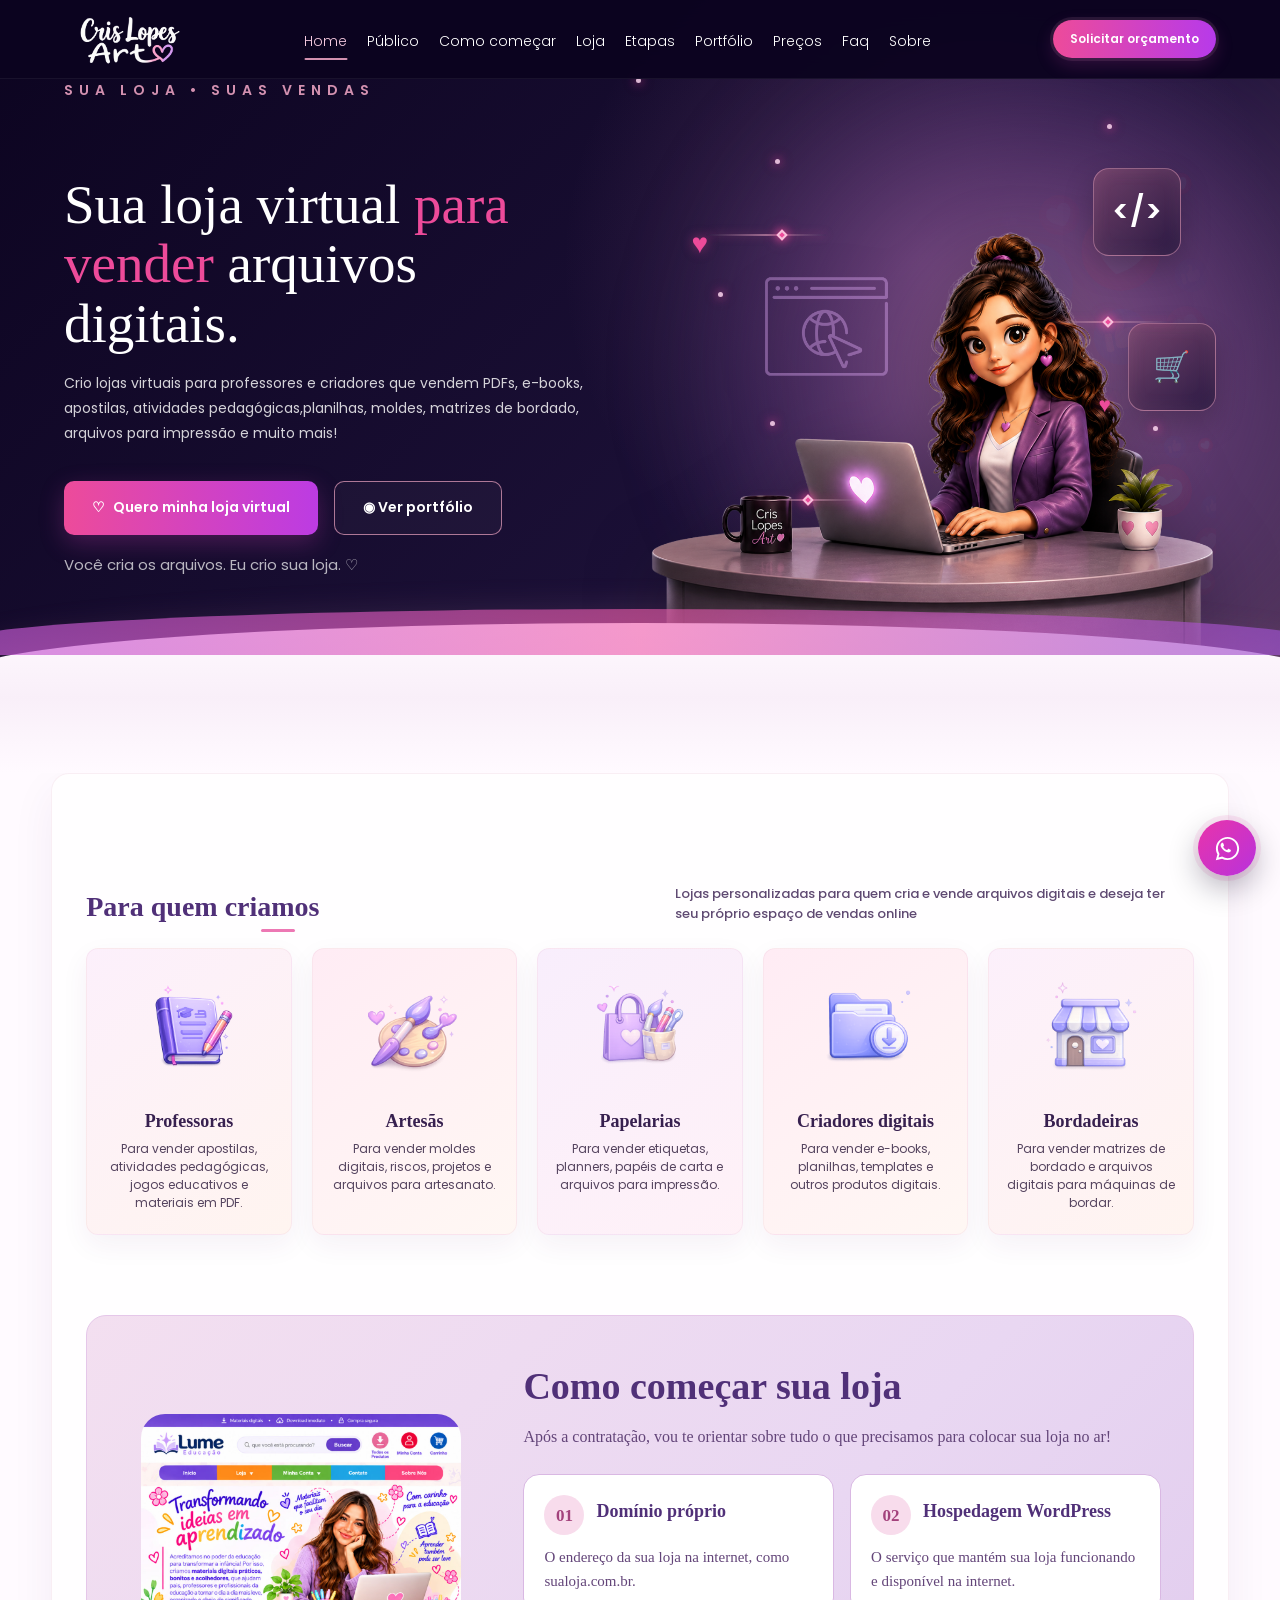
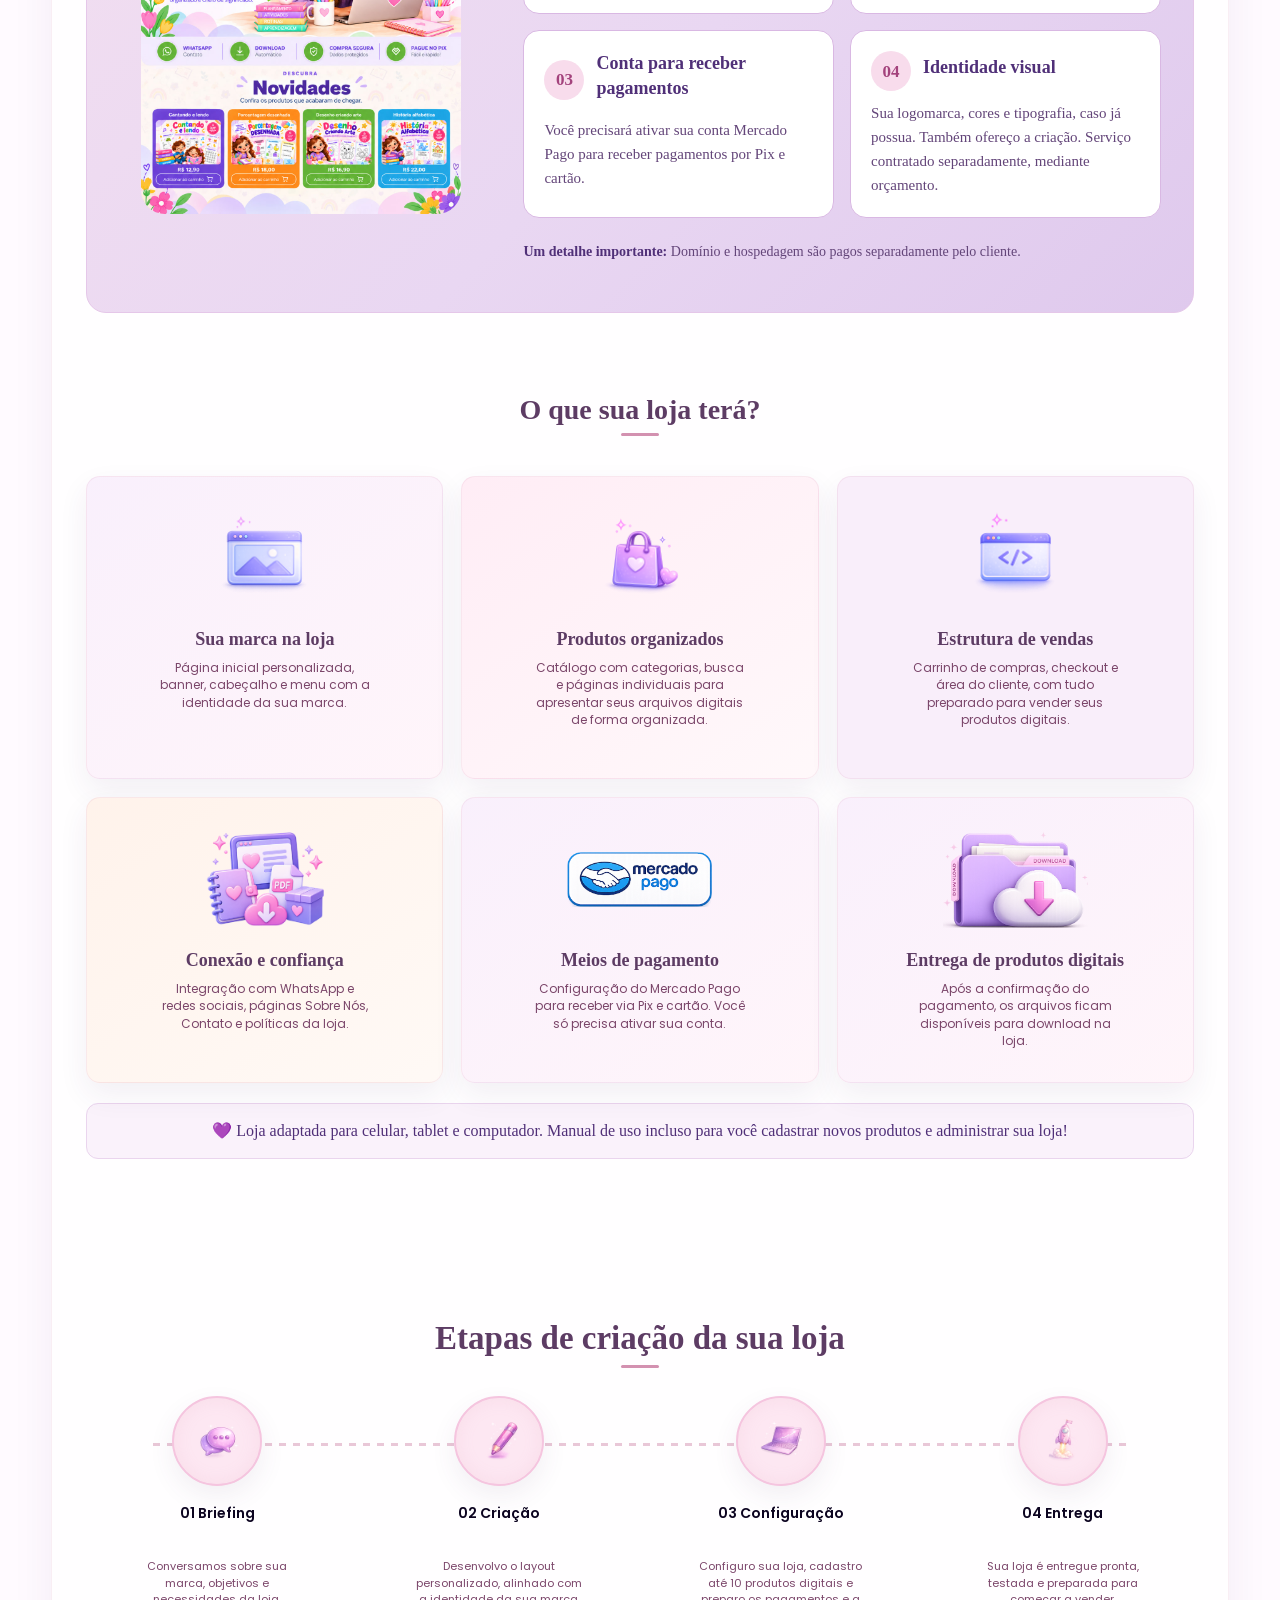
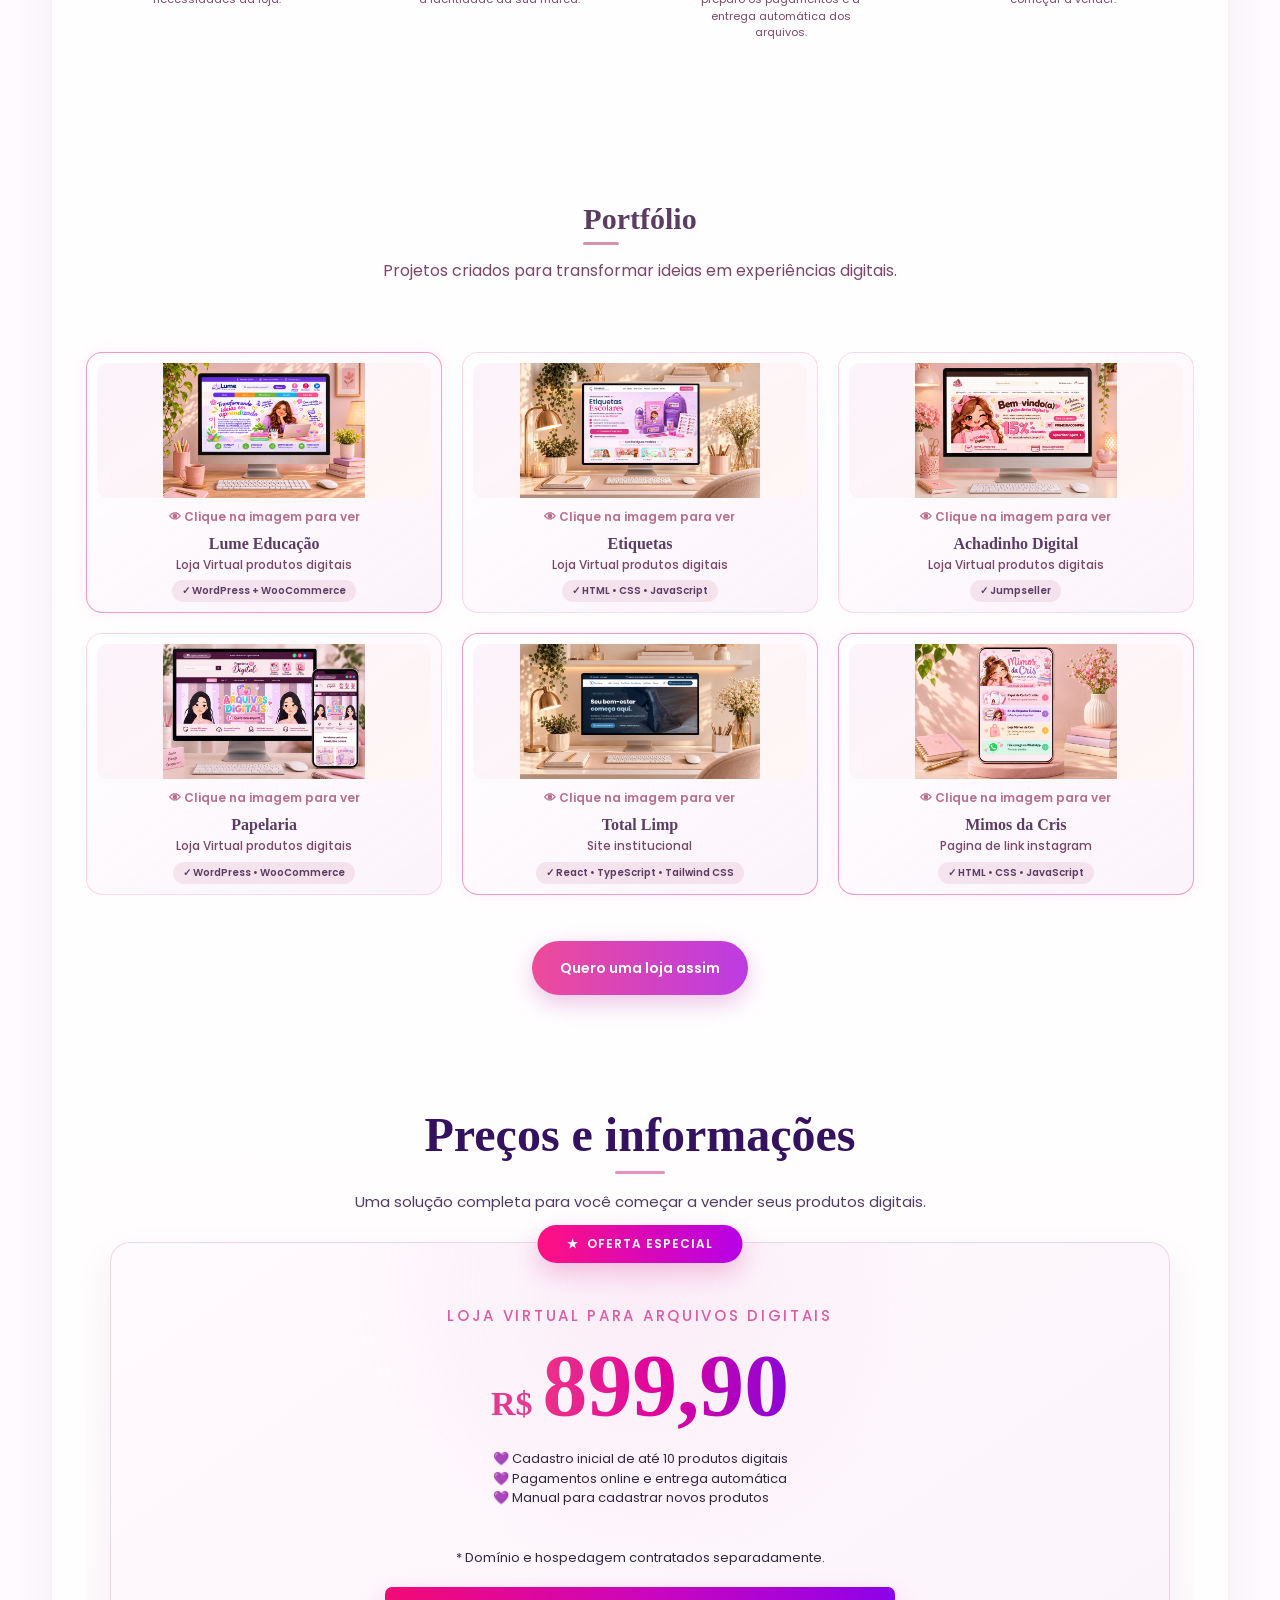
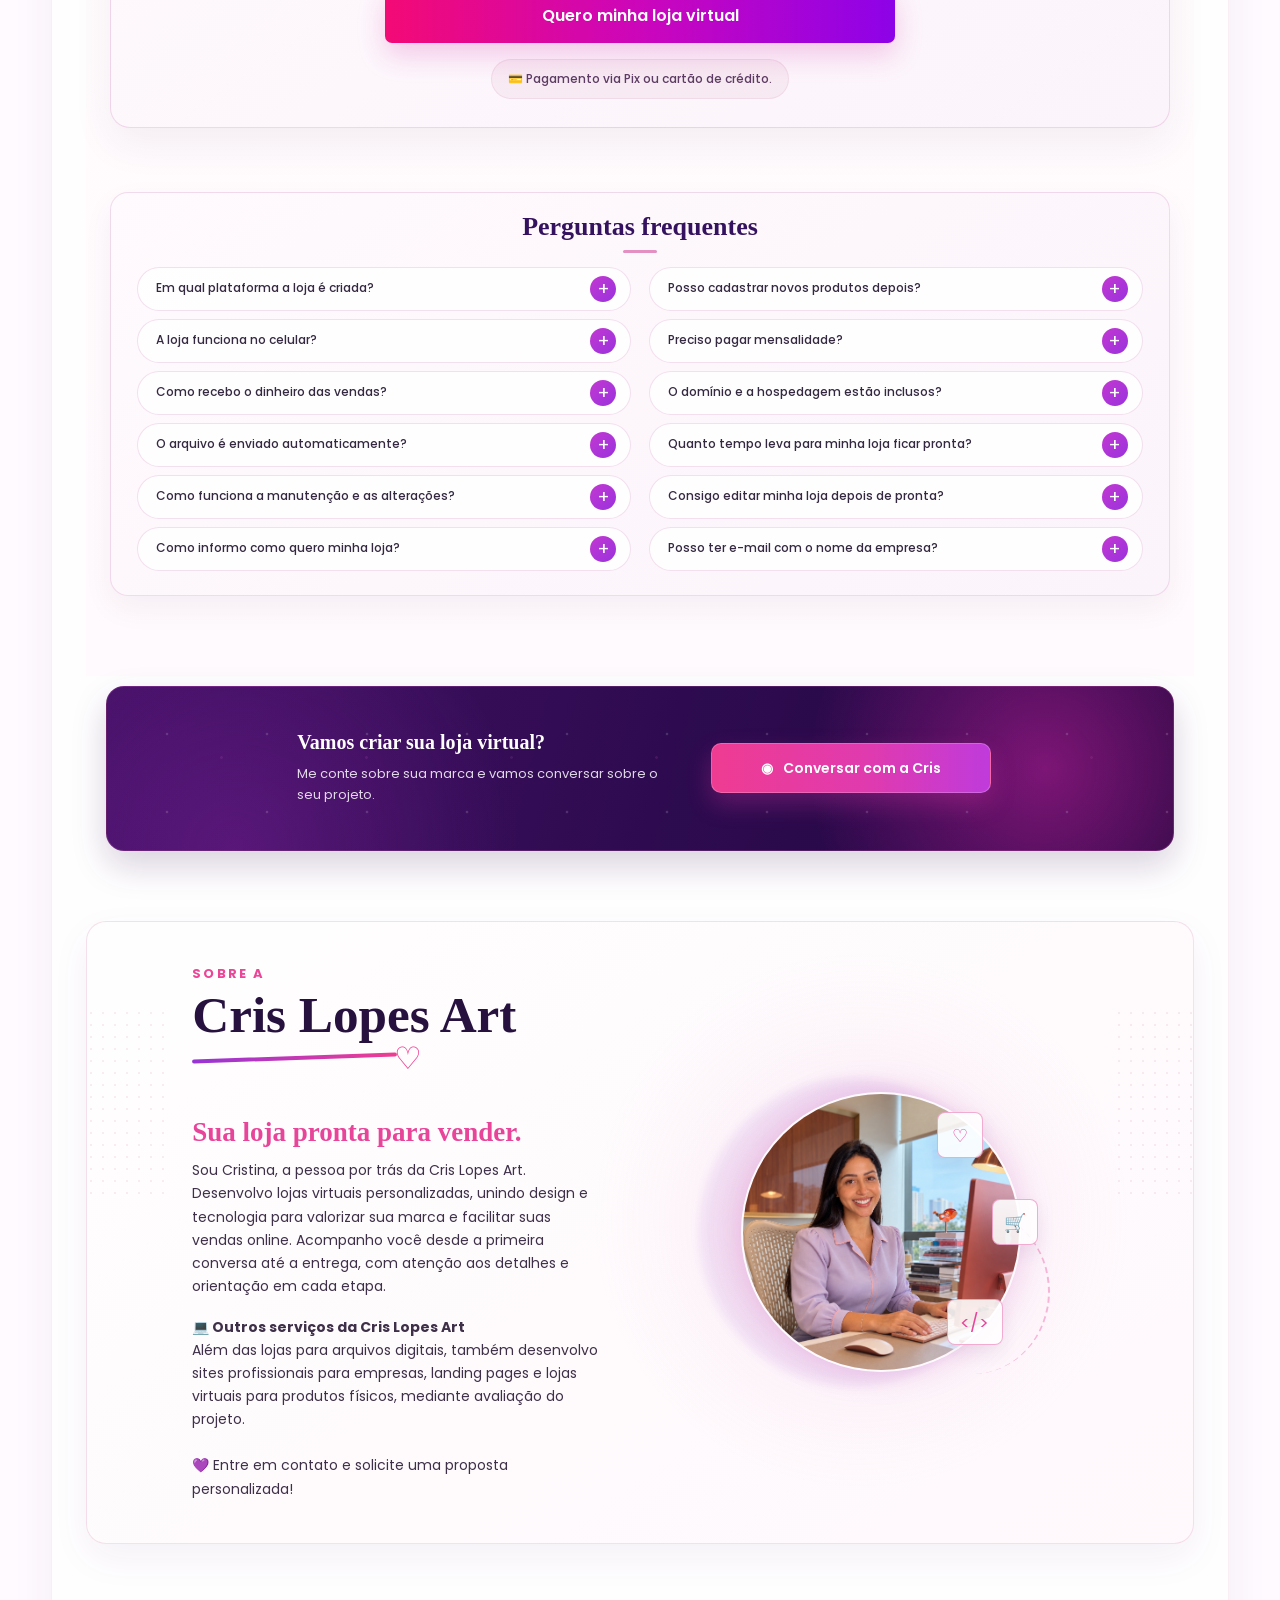
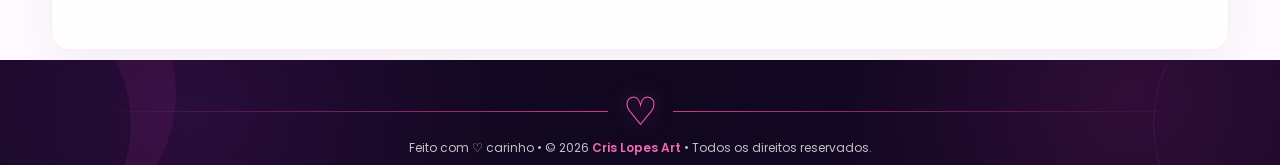
==== commit 1b198764: "Atualiza site e otimiza apresentacao das lojas digitais" ====
--- a/index.html
+++ b/index.html
@@ -109,13 +109,13 @@
             </span>
 
           <h1>
-    Sua loja de <span>produtos digitais</span> pronta para vender.
+    Sua loja virtual <span> para vender</span>  arquivos digitais.
 </h1>
 
 <p>
-    Uma loja com a identidade da sua marca, 
-    onde suas clientes podem comprar e baixar seus produtos.
-    Eu cuido da criação e configuração e te oriento em cada etapa
+    Crio lojas virtuais para professores e criadores que vendem PDFs, e-books, apostilas, 
+    atividades pedagógicas,planilhas, moldes, matrizes de bordado, arquivos para impressão e muito mais!
+    
     
 </p>
 
@@ -124,7 +124,7 @@
                  class="btn-primary"
                 target="_blank">
                <span class="btn-heart" aria-hidden="true">♡</span>
-               <span>Quero meu projeto</span></a>
+               <span>Quero minha loja virtual</span></a>
 
                 <a href="#portfolio" class="btn-secondary">
                     ◉ Ver portfólio
@@ -132,7 +132,7 @@
             </div>
 
             <small class="hero-slogan">
-                Tecnologia simples. Resultados reais. ♡
+                Você cria os arquivos. Eu crio sua loja. ♡
             </small>
 
         </div>
@@ -213,8 +213,8 @@
             </h2>
 
             <p class="publico__descricao">
-                Soluções digitais pensadas para marcas criativas que desejam
-                se destacar, encantar e vender mais.
+                Lojas personalizadas para quem cria e vende arquivos digitais e deseja
+                ter seu próprio espaço de vendas online
             </p>
         </div>
 
@@ -231,7 +231,7 @@
                 </h3>
 
                 <p class="publico-card__texto">
-                    Sites e lojas virtuais para vender materiais didáticos e compartilhar conhecimento.
+                    Para vender apostilas, atividades pedagógicas, jogos educativos e materiais em PDF.
                 </p>
             </article>
 
@@ -247,7 +247,7 @@
                 </h3>
 
                 <p class="publico-card__texto">
-                    Lojas virtuais para vender artes, moldes, arquivos e produtos digitais.
+                    Para vender moldes digitais, riscos, projetos e arquivos para artesanato.
                 </p>
             </article>
 
@@ -263,7 +263,7 @@
                 </h3>
 
                 <p class="publico-card__texto">
-                    Lojas completas para papelarias e lojas criativas venderem mais.
+                    Para vender etiquetas, planners, papéis de carta e arquivos para impressão.
                 </p>
             </article>
 
@@ -279,7 +279,7 @@
                 </h3>
 
                 <p class="publico-card__texto">
-                    Para quem vende e-books, planners, materiais educativos e outros arquivos digitais.
+                    Para vender e-books, planilhas, templates e outros produtos digitais.
                 </p>
             </article>
 
@@ -292,11 +292,11 @@
 </div>
 
                 <h3 class="publico-card__titulo">
-                    Pequenos negócios
+                     Bordadeiras
                 </h3>
 
                 <p class="publico-card__texto">
-                    Soluções digitais para impulsionar sua marca e conquistar clientes.
+                    Para vender matrizes de bordado e arquivos digitais para máquinas de bordar.
                 </p>
             </article>
 
@@ -329,8 +329,8 @@
         </h2>
 
         <p class="comecar-loja__introducao">
-            Veja o que você precisa providenciar.
-            Eu te oriento em cada etapa para preparar tudo.
+            Após a contratação, vou te orientar sobre tudo 
+            o que precisamos para colocar sua loja no ar!
         </p>
 
         <div class="comecar-loja__cards">
@@ -375,8 +375,8 @@
                 </h3>
 
                 <p class="comecar-loja__texto">
-                    Uma conta no Mercado Pago ou em outro
-                    meio de pagamento que definirmos.
+                    Você precisará ativar sua conta Mercado Pago 
+                    para receber pagamentos por Pix e cartão.
                 </p>
             </article>
 
@@ -390,17 +390,16 @@
                 </h3>
 
                 <p class="comecar-loja__texto">
-                    Logo, cores e referências
-                    que representam sua marca.
+                   Sua logomarca, cores e tipografia, caso já possua.
+                   Também ofereço a criação. Serviço contratado separadamente, mediante orçamento.
                 </p>
             </article>
 
         </div>
 
         <p class="comecar-loja__observacao">
-            <strong>Ainda não tem identidade visual?</strong>
-            Podemos definir a direção visual da loja
-            conforme o serviço contratado.
+            <strong>Um detalhe importante:</strong>
+            Domínio e hospedagem são pagos separadamente pelo cliente.
         </p>
 
     </div>
@@ -468,8 +467,8 @@
 
                 <p class="servico-card__texto">
     <span class="servico-card__texto-completo">
-        Catálogo, categorias, páginas individuais dos produtos
-        e busca para facilitar a navegação.
+        Catálogo com categorias, busca e páginas individuais
+        para apresentar seus arquivos digitais de forma organizada.
     </span>
 
     <span class="servico-card__texto-mobile">
@@ -498,8 +497,8 @@
 
                 <p class="servico-card__texto">
     <span class="servico-card__texto-completo">
-        Carrinho, checkout, Minha Conta e WooCommerce configurado,
-        com estrutura preparada para integração de pagamentos.
+        Carrinho de compras, checkout e área do cliente,
+         com tudo preparado para vender seus produtos digitais.
     </span>
 
     <span class="servico-card__texto-mobile">
@@ -529,8 +528,7 @@
 
                 <p class="servico-card__texto">
     <span class="servico-card__texto-completo">
-        WhatsApp, redes sociais, Sobre Nós, Contato e páginas
-        de políticas, trocas e devoluções.
+        Integração com WhatsApp e redes sociais, páginas Sobre Nós, Contato e políticas da loja.
     </span>
 
     <span class="servico-card__texto-mobile">
@@ -561,12 +559,11 @@
 
     <p class="servico-card__texto">
     <span class="servico-card__texto-completo">
-        Estrutura preparada para configurar Mercado Pago
-        ou outro meio de pagamento que definirmos.
+        Configuração do Mercado Pago para receber via Pix e cartão. Você só precisa ativar sua conta.
     </span>
 
     <span class="servico-card__texto-mobile">
-        Estrutura preparada para integrar o meio de pagamento definido.
+        Após a confirmação do pagamento, seus clientes recebem acesso automático aos arquivos para download.
     </span>
 </p>
 
@@ -602,8 +599,8 @@
         </div>
 
             <p class="servicos__observacao">
-            Adaptada para computador, tablet e celular.
-            Instagram na página inicial disponível como recurso opcional.
+            💜 Loja adaptada para celular, tablet e computador.
+             Manual de uso incluso para você cadastrar novos produtos e administrar sua loja!
             </p>
     </div>
 
@@ -619,7 +616,7 @@
 <section id="como-funciona" class="como-funciona">
 
     <div class="como-funciona__cabecalho">
-        <h2 class="como-funciona__titulo">Como funciona</h2>
+        <h2 class="como-funciona__titulo">Etapas de criação da sua loja</h2>
     </div>
 
     <div class="como-funciona__linha">
@@ -676,7 +673,7 @@
 
             <p>
     <span class="passo__texto-completo">
-        Faço a configuração da loja, produtos, recursos necessários e estrutura de vendas.
+        Configuro sua loja, cadastro até 10 produtos digitais e preparo os pagamentos e a entrega automática dos arquivos.
     </span>
     <span class="passo__texto-mobile">
         Configuro os produtos e a estrutura de vendas.
@@ -794,7 +791,7 @@
                 class="portfolio-popup"
                 data-tipo="site"
             >
-    >
+    
         <img
             src="assets/portfolio/Etiquetas-Escolares-Fofas.png"
             alt="Projeto Etiquetas-Escolares-Fofas"
@@ -1033,7 +1030,7 @@
                 </span>
 
                 <p class="plano__chamada">
-                    Criação de loja online · a partir de
+                    LOJA VIRTUAL PARA ARQUIVOS DIGITAIS
                 </p>
 
                 <div class="plano__preco">
@@ -1041,18 +1038,26 @@
                     <strong class="plano__valor">899,90</strong>
                 </div>
 
+                    
                 <p class="plano__observacao">
-                    * Hospedagem e domínio não inclusos
-                </p>
+                    💜 Cadastro inicial de até 10 produtos digitais<br>
+                    💜 Pagamentos online e entrega automática<br>
+                    💜 Manual para cadastrar novos produtos
+                </p>
+
+                <p class="plano__observacao">
+                    * Domínio e hospedagem contratados separadamente.
+                </p>
+
 
                 <a href="https://wa.me/5564984188628?text=Olá!%20Gostaria%20de%20garantir%20minha%20loja%20virtual."
                 class="plano__botao"
                 target="_blank">
-                Garantir agora
+                Quero minha loja virtual
 </a>
 
                 <p class="plano__garantia">
-                    Reembolso garantido em até 7 dias corridos
+                    💳 Pagamento via Pix ou cartão de crédito.
                 </p>
 
             </article>
@@ -1103,7 +1108,9 @@
                     <details class="faq-item">
                         <summary>Como funciona a manutenção e as alterações?</summary>
                         <p>
-                            Após a entrega, oferecemos 60 dias de suporte para ajustes de layout sem custo.
+                            Na entrega, você receberá um manual com orientações para
+                            administrar sua loja e cadastrar novos produtos.
+                            Ajustes e manutenções adicionais poderão ser contratados separadamente
                         </p>
                     </details>
 
@@ -1115,6 +1122,7 @@
                             personalizada para o seu negócio.
                         </p>
                     </details>
+
  
 
                 </div>
@@ -1124,16 +1132,18 @@
                     <details class="faq-item">
                         <summary>Posso cadastrar novos produtos depois?</summary>
                         <p>
-                            Sim. Você terá acesso ao painel para cadastrar,
-                            editar e remover produtos.
+                            Sim! O plano inclui o cadastro inicial de até 10 produtos digitais.
+                            Depois, você poderá cadastrar novos produtos seguindo o manual
+                            enviado na entrega da loja.
                         </p>
                     </details>
 
                     <details class="faq-item">
                         <summary>Preciso pagar mensalidade?</summary>
                         <p>
-                            Após a entrega, você será responsável apenas pelo domínio e pela hospedagem, 
-                            serviços necessários para manter o site online e que são pagos diretamente ao provedor.
+                            Não há mensalidade obrigatória pelo serviço de criação da loja.
+                            Domínio e hospedagem são pagos separadamente, além de eventuais
+                            taxas dos meios de pagamento e serviços adicionais contratados.
                         </p>
                     </details>
 
@@ -1148,9 +1158,9 @@
                     <details class="faq-item">
                         <summary>Quanto tempo leva para minha loja ficar pronta?</summary>
                         <p>
-                            O prazo varia conforme a complexidade do projeto e o envio das informações necessárias.
-                             Após recebermos todo o material, informaremos um cronograma e manteremos você atualizado 
-                             durante cada etapa do desenvolvimento.
+                             O prazo estimado é de 7 a 10 dias úteis, podendo ficar pronta antes.
+                                A contagem começa após a confirmação do pagamento, contratação
+                                do domínio e hospedagem e recebimento de todos os materiais necessários.
                         </p>
                     </details>
 
@@ -1166,10 +1176,14 @@
                     <details class="faq-item">
                         <summary>Posso ter e-mail com o nome da empresa?</summary>
                         <p>
-                            Sim. Podemos configurar um e-mail profissional, como contato@suaempresa.com.br,
-                             desde que sua hospedagem ofereça esse recurso ou seja contratado um serviço de e-mail.
+                             Sim! Você pode ter um e-mail profissional com seu domínio,
+                            como contato@suaempresa.com.br, dependendo dos recursos
+                            da hospedagem contratada. A configuração poderá ter custo adicional.
                         </p>
                     </details>
+                
+
+                    
 
                     </div> <!-- fecha a segunda faq__coluna -->
 
@@ -1255,16 +1269,28 @@
                 Sua loja pronta para vender.
             </h3>
 
-            <p class="sobre-final__texto">
-    Sou Cristina, a pessoa por trás da Cris Lopes Art.
-    Desenvolvo lojas virtuais personalizadas, unindo design
-    e tecnologia para valorizar sua marca e facilitar suas
-    vendas online. Acompanho você desde a primeira conversa
-    até a entrega, com atenção aos detalhes e orientação
-    em cada etapa.
-</p>
+            
+
+        <p class="sobre-final__texto">
+            Sou Cristina, a pessoa por trás da Cris Lopes Art.
+            Desenvolvo lojas virtuais personalizadas, unindo design
+            e tecnologia para valorizar sua marca e facilitar suas
+            vendas online. Acompanho você desde a primeira conversa
+            até a entrega, com atenção aos detalhes e orientação
+            em cada etapa.
+        </p>
+
+        <p class="sobre-final__texto" style="margin-top: 18px;">
+            <strong>💻 Outros serviços da Cris Lopes Art</strong><br>
+            Além das lojas para arquivos digitais, também desenvolvo
+            sites profissionais para empresas, landing pages e lojas
+            virtuais para produtos físicos, mediante avaliação do projeto.
+            <br><br>
+            💜 Entre em contato e solicite uma proposta personalizada!
+        </p>
 
         </div>
+
 
         <!-- ÁREA VISUAL -->
         <div class="sobre-final__visual">
--- a/style.css
+++ b/style.css
@@ -6152,7 +6152,7 @@
     background: #faf2fb;
     color: #503078;
     font-family: inherit;
-    font-size: 14px;
+    font-size: 16px;
     line-height: 1.6;
     text-align: center;
 }
@@ -6469,3 +6469,15 @@
     }
 }
 
+/* Indicação para visualizar os projetos */
+
+.projeto-card__conteudo::before {
+    content: "👁 Clique na imagem para ver";
+    display: block;
+    margin: 5px 0 8px;
+    font-family: 'Poppins', sans-serif;
+    font-size: 12px;
+    font-weight: 600;
+    color: #BA6E8F;
+}
+
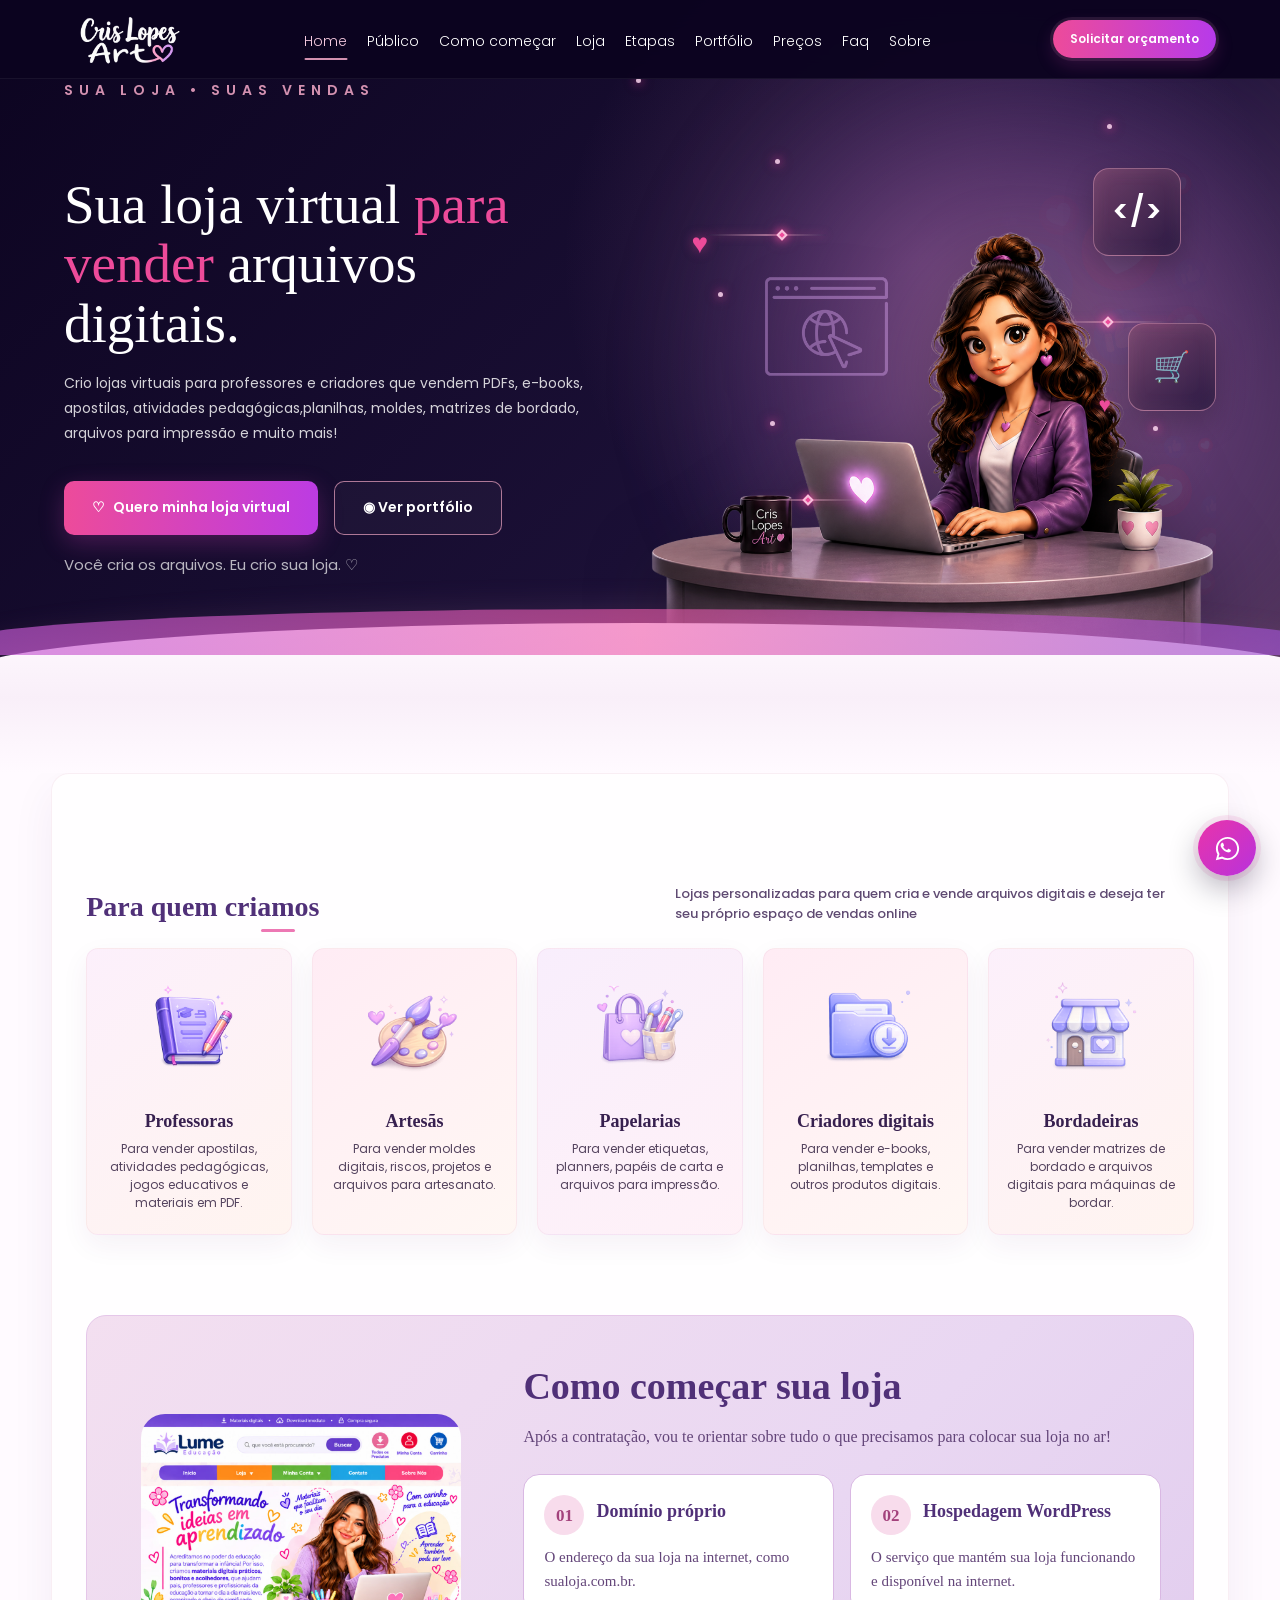
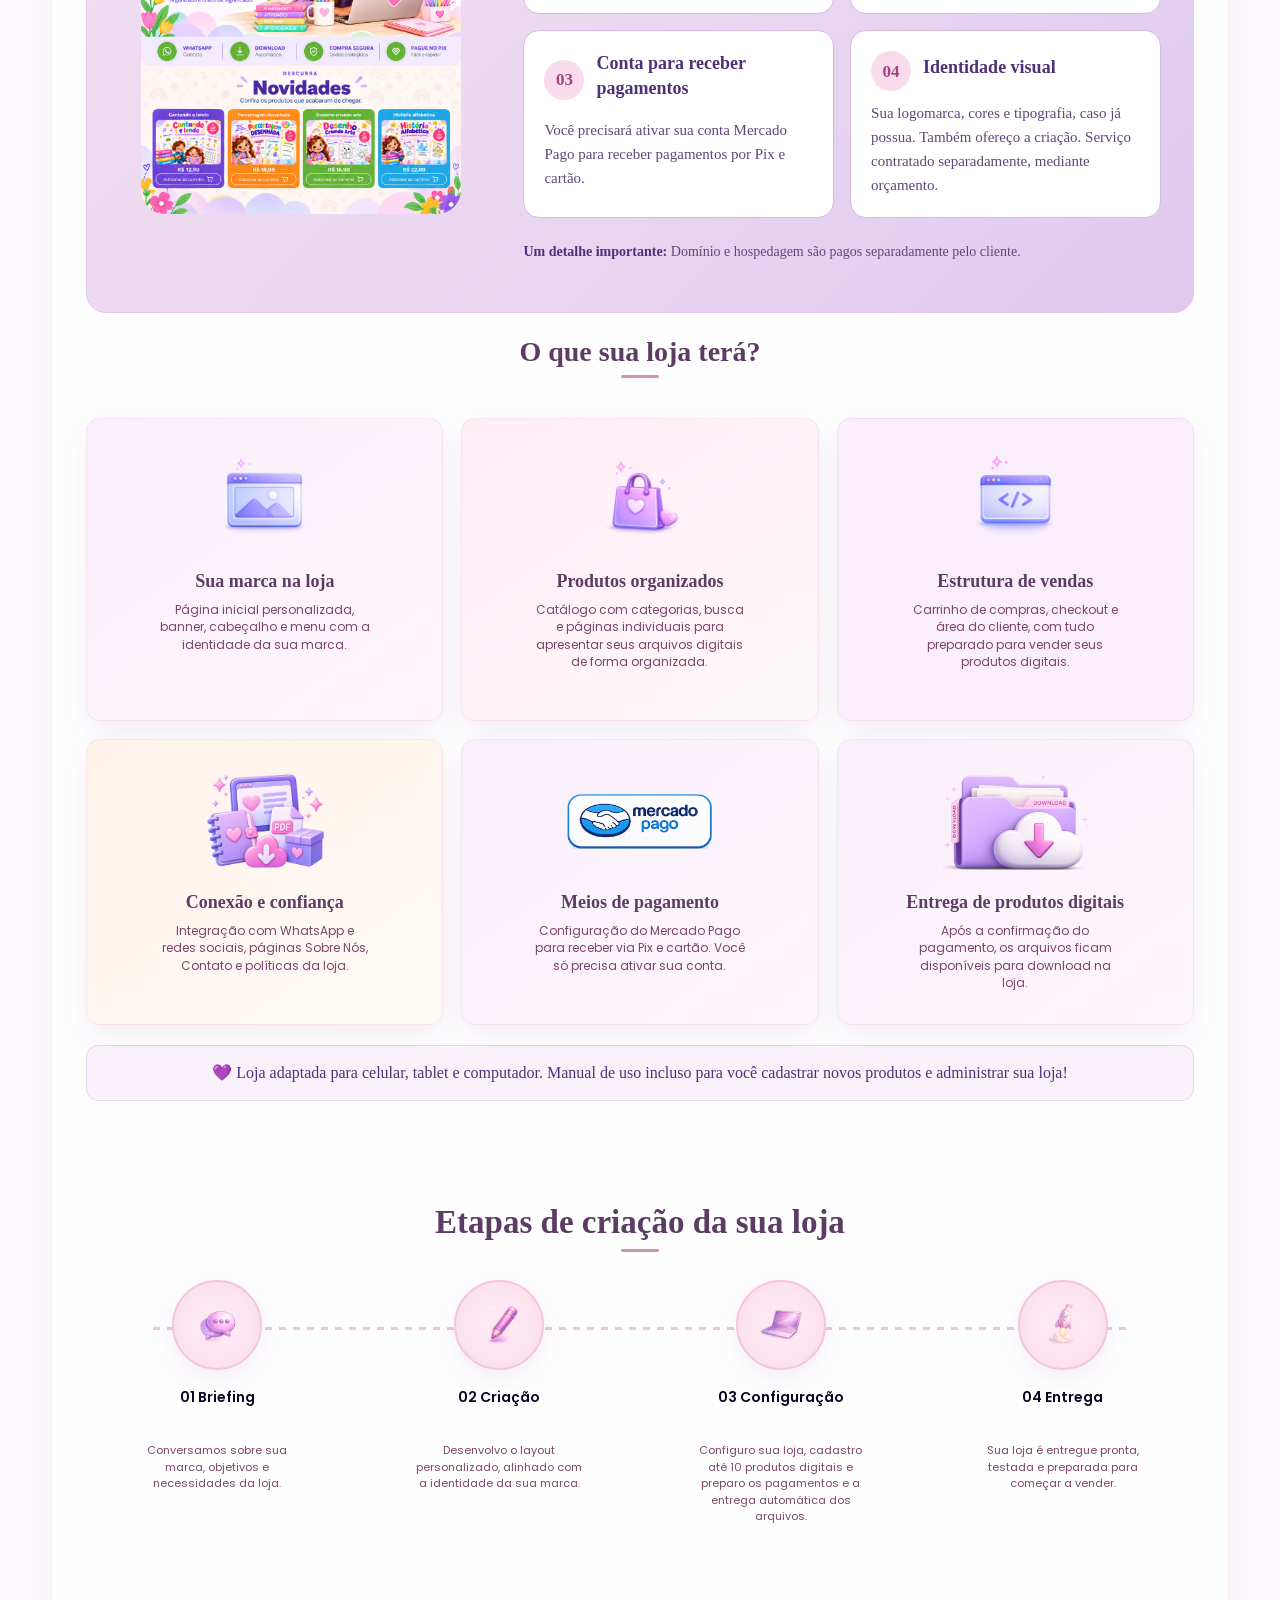
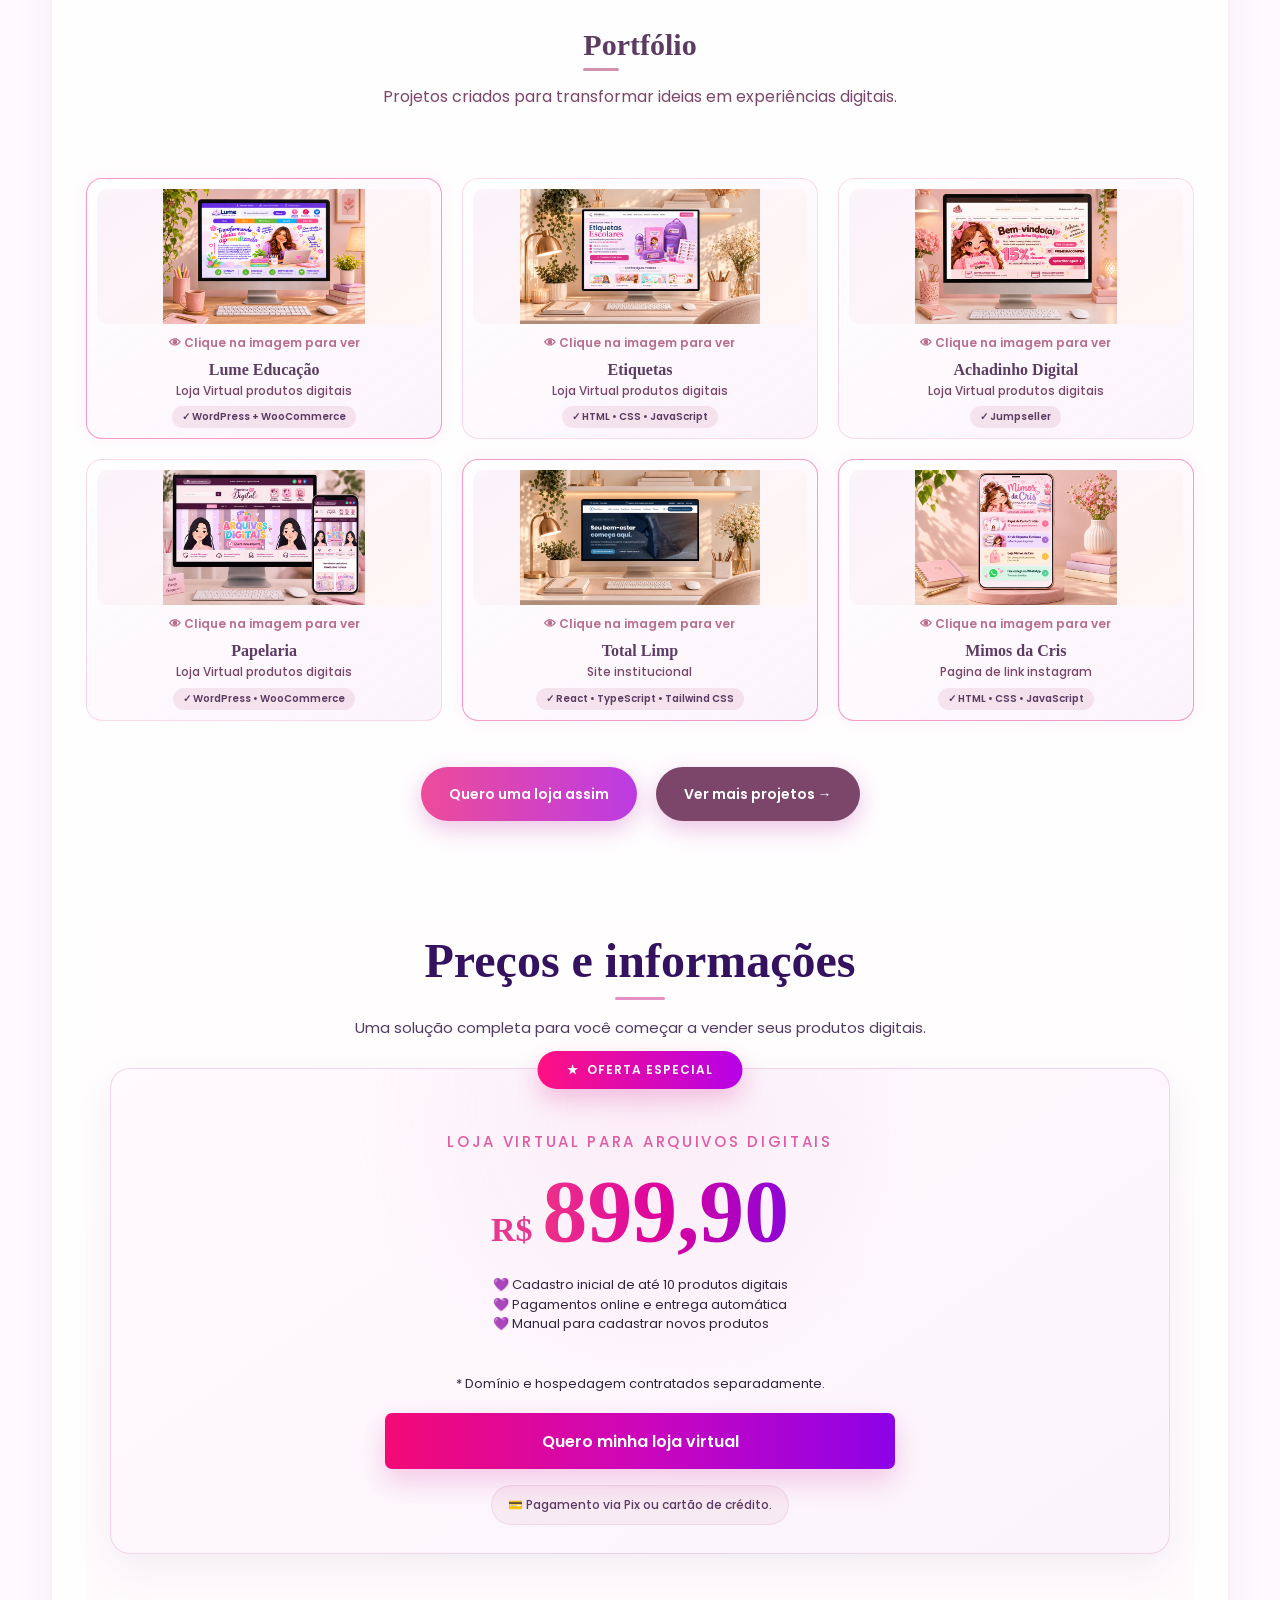
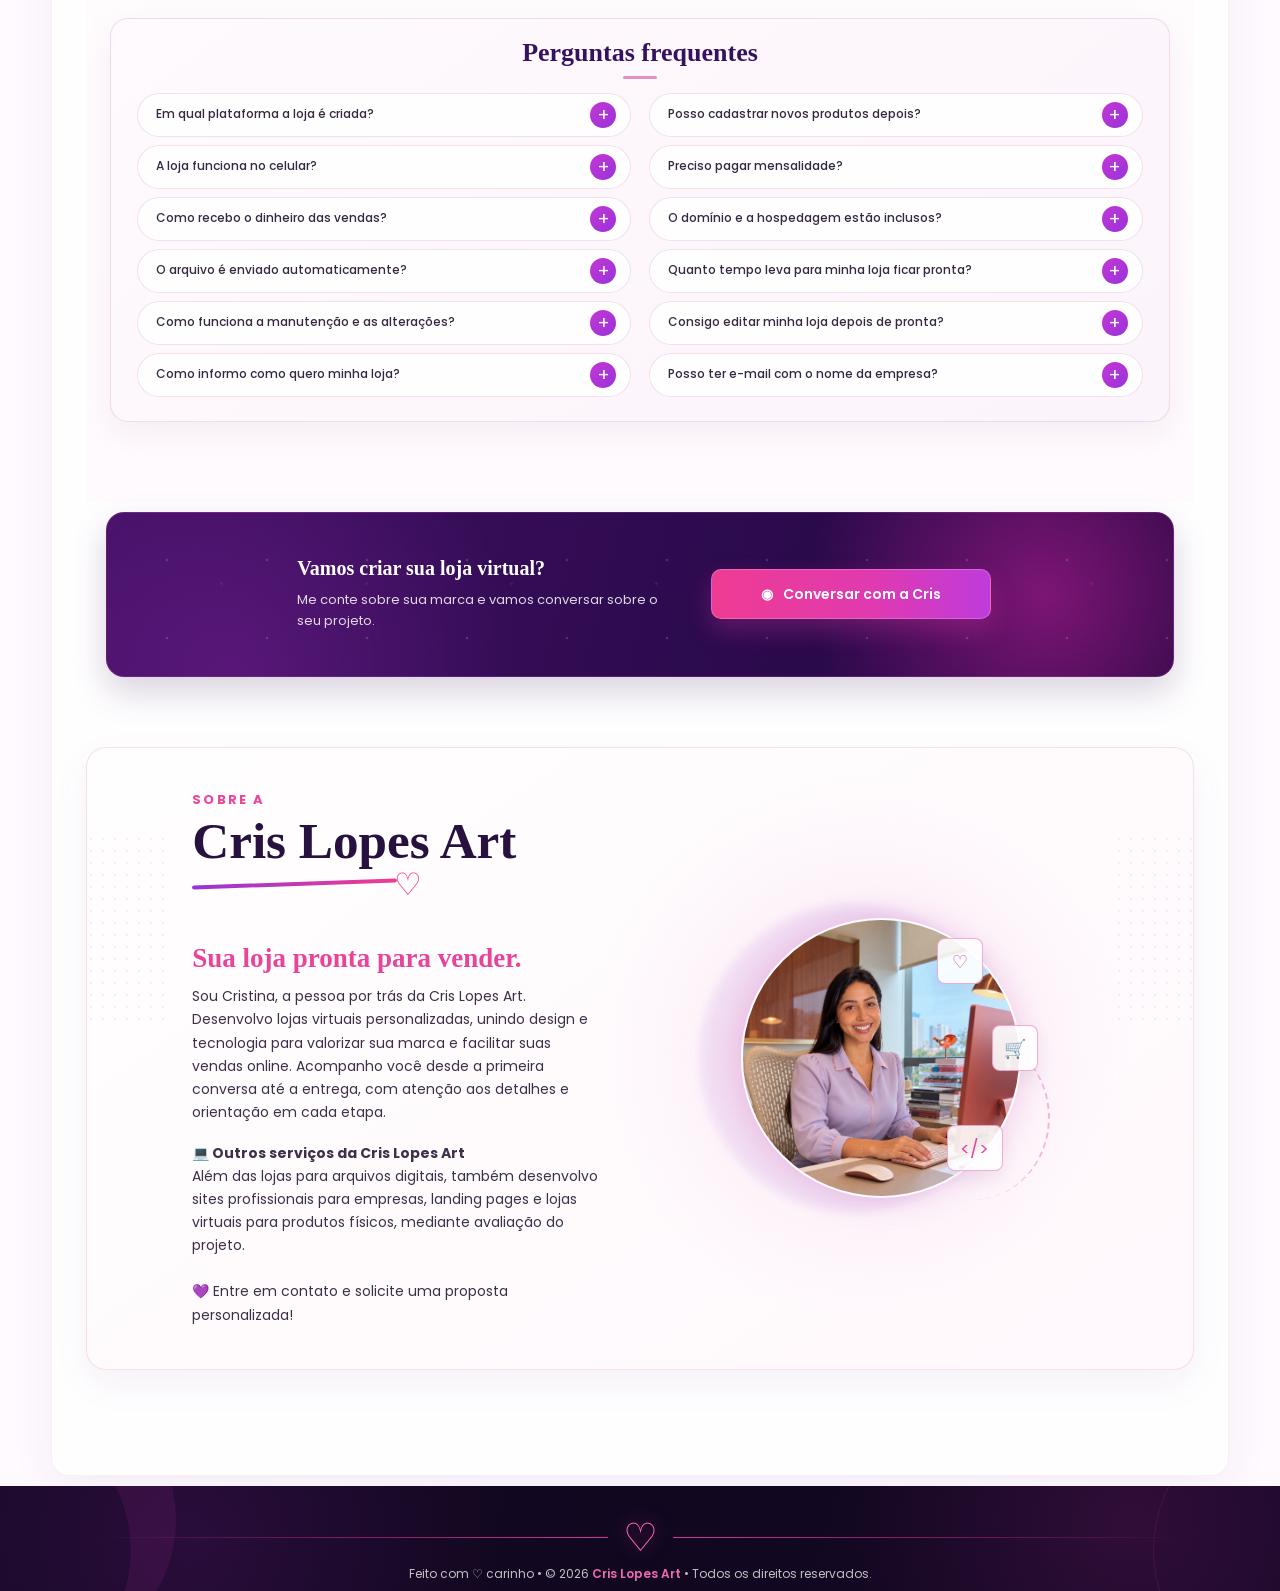
==== commit 0d341424: "Adiciona portfolio e atualiza navegacao do site" ====
--- a/index.html
+++ b/index.html
@@ -1,1430 +1,1436 @@
-<!DOCTYPE html>
-<html lang="pt-BR">
-
-<head>
-    <meta charset="UTF-8">
-    <meta name="viewport" content="width=device-width, initial-scale=1.0">
-
-    <title>Cris Lopes Art</title>
-
-    <meta name="description"
-      content="Lojas virtuais, sites e soluções web. Design moderno, estratégico e responsivo.">
-      <link rel="canonical" href="https://crislopesart.com.br/">
-
-      <meta name="google-site-verification" content="2zf9RiSdapijU71HVINZdpt8SMv7ULNzePD_-9NKUWU" />
-
-      <!-- Google tag (gtag.js) -->
-<script async src="https://www.googletagmanager.com/gtag/js?id=G-VXP53CP75M"></script>
-<script>
-  window.dataLayer = window.dataLayer || [];
-  function gtag(){dataLayer.push(arguments);}
-  gtag('js', new Date());
-
-  gtag('config', 'G-VXP53CP75M');
-</script>
-
-    <link rel="icon" type="image/png" href="assets/favicon.png">
-
-    <link rel="stylesheet" href="https://unpkg.com/aos@2.3.1/dist/aos.css">
-
-    <link rel="stylesheet" href="https://cdn.jsdelivr.net/npm/bootstrap-icons@1.13.1/font/bootstrap-icons.min.css">
-
-    <link rel="stylesheet" href="style.css">
-
-    <link href="https://fonts.googleapis.com/css2?family=Allura&display=swap" rel="stylesheet">
-
-    <link rel="canonical" href="https://crislopesart.com.br/">
-
-<meta property="og:title" content="Cris Lopes Art">
-<meta property="og:description" content="Lojas virtuais, sites e soluções web.">
-<meta property="og:image" content="https://crislopesart.com.br/assets/images/og-image.png">
-<meta property="og:type" content="website">
-<meta property="og:url" content="https://crislopesart.com.br/">
-
-<meta name="twitter:card" content="summary_large_image">
-<meta name="twitter:title" content="Cris Lopes Art">
-<meta name="twitter:description" content="Lojas virtuais, sites e soluções web.">
-<meta name="twitter:image" content="https://crislopesart.com.br/assets/images/og-image.png">
-</head>
-
-<body>
-
-<header id="inicio">
-
-    <div class="container header-content">
-
-        <a href="#inicio" class="logo" aria-label="Cris Lopes Art - Página inicial">
-            <img
-                src="assets/logos/logo bc com rosa.png"
-                alt="Cris Lopes Art - IA, Web e Software"
-            >
-        </a>
-<button
-    class="menu-toggle"
-    type="button"
-    aria-label="Abrir menu"
-    aria-controls="menu-principal"
-    aria-expanded="false"
->
-    ☰
-</button>
-
-        <nav id="menu-principal" class="nav-desktop" aria-label="Navegação principal">
-            <ul class="menu">
-    <li><a href="#hero" class="active">Home</a></li>
-    <li><a href="#publico">Público</a></li>
-    <li><a href="#como-comecar">Como começar</a></li>
-    <li><a href="#servicos">Loja</a></li>
-    <li><a href="#como-funciona">Etapas</a></li>
-    <li><a href="#portfolio">Portfólio</a></li>
-    <li><a href="#precos">Preços</a></li>
-    <li><a href="#faq">Faq</a></li>
-    <li><a href="#sobre">Sobre</a></li>
-            </ul>
-
+    <!DOCTYPE html>
+    <html lang="pt-BR">
+
+    <head>
+        <meta charset="UTF-8">
+        <meta name="viewport" content="width=device-width, initial-scale=1.0">
+
+        <title>Cris Lopes Art</title>
+
+        <meta name="description"
+        content="Lojas virtuais, sites e soluções web. Design moderno, estratégico e responsivo.">
+        <link rel="canonical" href="https://crislopesart.com.br/">
+
+        <meta name="google-site-verification" content="2zf9RiSdapijU71HVINZdpt8SMv7ULNzePD_-9NKUWU" />
+
+        <!-- Google tag (gtag.js) -->
+    <script async src="https://www.googletagmanager.com/gtag/js?id=G-VXP53CP75M"></script>
+    <script>
+    window.dataLayer = window.dataLayer || [];
+    function gtag(){dataLayer.push(arguments);}
+    gtag('js', new Date());
+
+    gtag('config', 'G-VXP53CP75M');
+    </script>
+
+        <link rel="icon" type="image/png" href="assets/favicon.png">
+
+        <link rel="stylesheet" href="https://unpkg.com/aos@2.3.1/dist/aos.css">
+
+        <link rel="stylesheet" href="https://cdn.jsdelivr.net/npm/bootstrap-icons@1.13.1/font/bootstrap-icons.min.css">
+
+        <link rel="stylesheet" href="style.css">
+
+        <link href="https://fonts.googleapis.com/css2?family=Allura&display=swap" rel="stylesheet">
+
+        <link rel="canonical" href="https://crislopesart.com.br/">
+
+    <meta property="og:title" content="Cris Lopes Art">
+    <meta property="og:description" content="Lojas virtuais, sites e soluções web.">
+    <meta property="og:image" content="https://crislopesart.com.br/assets/images/og-image.png">
+    <meta property="og:type" content="website">
+    <meta property="og:url" content="https://crislopesart.com.br/">
+
+    <meta name="twitter:card" content="summary_large_image">
+    <meta name="twitter:title" content="Cris Lopes Art">
+    <meta name="twitter:description" content="Lojas virtuais, sites e soluções web.">
+    <meta name="twitter:image" content="https://crislopesart.com.br/assets/images/og-image.png">
+    </head>
+
+    <body>
+
+    <header id="inicio">
+
+        <div class="container header-content">
+
+            <a href="#inicio" class="logo" aria-label="Cris Lopes Art - Página inicial">
+                <img
+                    src="assets/logos/logo bc com rosa.png"
+                    alt="Cris Lopes Art - IA, Web e Software"
+                >
+            </a>
+    <button
+        class="menu-toggle"
+        type="button"
+        aria-label="Abrir menu"
+        aria-controls="menu-principal"
+        aria-expanded="false"
+    >
+        ☰
+    </button>
+
+            <nav id="menu-principal" class="nav-desktop" aria-label="Navegação principal">
+                <ul class="menu">
+        <li><a href="#hero" class="active">Home</a></li>
+        <li><a href="#publico">Público</a></li>
+        <li><a href="#como-comecar">Como começar</a></li>
+        <li><a href="#servicos">Loja</a></li>
+        <li><a href="#como-funciona">Etapas</a></li>
+        <li><a href="#portfolio">Portfólio</a></li>
+        <li><a href="#precos">Preços</a></li>
+        <li><a href="#faq">Faq</a></li>
+        <li><a href="#sobre">Sobre</a></li>
+                </ul>
+
+                
+            </nav>
+
+            <a
+                href="https://wa.me/5564984188628?text=Olá!%20Gostaria%20de%20solicitar%20um%20orçamento%20para%20minha%20loja%20virtual."
+                class="btn-menu"
+                target="_blank"
+            >
+                Solicitar orçamento
+            </a>
+
+        </div>
+
+    </header>
+
+    <!-- ================= HERO ================= -->
+
+    <section id="hero">
+        <div class="hero-container">
+
+            <div class="hero-content">
+
+                <span class="hero-tag">
+                SUA LOJA • SUAS VENDAS
+                </span>
+
+            <h1>
+        Sua loja virtual <span> para vender</span>  arquivos digitais.
+    </h1>
+
+    <p>
+        Crio lojas virtuais para professores e criadores que vendem PDFs, e-books, apostilas, 
+        atividades pedagógicas,planilhas, moldes, matrizes de bordado, arquivos para impressão e muito mais!
+        
+        
+    </p>
+
+                <div class="hero-buttons">
+                    <a href="https://wa.me/5564984188628?text=Olá!%20Gostaria%20de%20solicitar%20um%20orçamento%20para%20meu%20projeto."
+                    class="btn-primary"
+                    target="_blank">
+                <span class="btn-heart" aria-hidden="true">♡</span>
+                <span>Quero minha loja virtual</span></a>
+
+                    <a href="#portfolio" class="btn-secondary">
+                        ◉ Ver portfólio
+                    </a>
+                </div>
+
+                <small class="hero-slogan">
+                    Você cria os arquivos. Eu crio sua loja. ♡
+                </small>
+
+            </div>
             
-        </nav>
-
-        <a
-            href="https://wa.me/5564984188628?text=Olá!%20Gostaria%20de%20solicitar%20um%20orçamento%20para%20minha%20loja%20virtual."
-            class="btn-menu"
-            target="_blank"
+    <div class="hero-image">
+
+        <div class="hero-glow"></div>
+
+        <div class="floating-icon icon-code">
+            &lt;/&gt;
+        </div>
+
+        <div class="floating-icon icon-store">
+            🛒
+        </div>
+
+        <span class="floating-heart heart-one">♥</span>
+        <span class="floating-heart heart-two">♥</span>
+
+        <div class="particles">
+            <span class="p p1"></span>
+            <span class="p p2"></span>
+            <span class="p p3"></span>
+            <span class="p p4"></span>
+            <span class="p p5"></span>
+            <span class="p p6"></span>
+        </div>
+
+        <div class="tech-lines">
+            <span class="tech-line line-one"></span>
+            <span class="tech-line line-two"></span>
+            <span class="tech-line line-three"></span>
+
+            <span class="tech-node node-one"></span>
+            <span class="tech-node node-two"></span>
+            <span class="tech-node node-three"></span>
+        </div>
+
+        <img
+            src="assets/mascot/mascote-cris-lopes-art.png"
+            alt="Mascote da Cris Lopes Art"
+            class="hero-mascot"
         >
-            Solicitar orçamento
-        </a>
 
     </div>
 
-</header>
-
-  <!-- ================= HERO ================= -->
-
-<section id="hero">
-    <div class="hero-container">
-
-        <div class="hero-content">
-
-            <span class="hero-tag">
-            SUA LOJA • SUAS VENDAS
-            </span>
-
-          <h1>
-    Sua loja virtual <span> para vender</span>  arquivos digitais.
-</h1>
-
-<p>
-    Crio lojas virtuais para professores e criadores que vendem PDFs, e-books, apostilas, 
-    atividades pedagógicas,planilhas, moldes, matrizes de bordado, arquivos para impressão e muito mais!
-    
-    
-</p>
-
-            <div class="hero-buttons">
-                <a href="https://wa.me/5564984188628?text=Olá!%20Gostaria%20de%20solicitar%20um%20orçamento%20para%20meu%20projeto."
-                 class="btn-primary"
-                target="_blank">
-               <span class="btn-heart" aria-hidden="true">♡</span>
-               <span>Quero minha loja virtual</span></a>
-
-                <a href="#portfolio" class="btn-secondary">
-                    ◉ Ver portfólio
-                </a>
+    </div> <!-- ADICIONE: fecha hero-container -->
+
+    <div class="hero-wave">
+        
+
+            </section>
+
+
+
+    <!-- ========================================
+        CONTAINER DAS SEÇÕES CLARAS
+    ======================================== -->
+
+    <div class="area-clara">
+
+
+    <div class="content-container">
+        
+        <!-- ========================================
+        SEÇÃO: PARA QUEM CRIAMOS
+        ======================================== -->
+
+    <section class="publico" id="publico">
+        <div class="publico__container">
+
+            <div
+        class="publico__cabecalho"
+        data-aos="fade-up"
+    >
+                <h2 class="publico__titulo">
+                    Para quem criamos
+                </h2>
+
+                <p class="publico__descricao">
+                    Lojas personalizadas para quem cria e vende arquivos digitais e deseja
+                    ter seu próprio espaço de vendas online
+                </p>
             </div>
 
-            <small class="hero-slogan">
-                Você cria os arquivos. Eu crio sua loja. ♡
-            </small>
-
-        </div>
-        
-<div class="hero-image">
-
-    <div class="hero-glow"></div>
-
-    <div class="floating-icon icon-code">
-        &lt;/&gt;
-    </div>
-
-    <div class="floating-icon icon-store">
-        🛒
-    </div>
-
-    <span class="floating-heart heart-one">♥</span>
-    <span class="floating-heart heart-two">♥</span>
-
-    <div class="particles">
-        <span class="p p1"></span>
-        <span class="p p2"></span>
-        <span class="p p3"></span>
-        <span class="p p4"></span>
-        <span class="p p5"></span>
-        <span class="p p6"></span>
-    </div>
-
-    <div class="tech-lines">
-        <span class="tech-line line-one"></span>
-        <span class="tech-line line-two"></span>
-        <span class="tech-line line-three"></span>
-
-        <span class="tech-node node-one"></span>
-        <span class="tech-node node-two"></span>
-        <span class="tech-node node-three"></span>
-    </div>
-
-    <img
-        src="assets/mascot/mascote-cris-lopes-art.png"
-        alt="Mascote da Cris Lopes Art"
-        class="hero-mascot"
-    >
-
-</div>
-
-</div> <!-- ADICIONE: fecha hero-container -->
-
-<div class="hero-wave">
-    
-
-        </section>
-
-
-
-<!-- ========================================
-     CONTAINER DAS SEÇÕES CLARAS
-======================================== -->
-
-<div class="area-clara">
-
-
-<div class="content-container">
-    
-    <!-- ========================================
-     SEÇÃO: PARA QUEM CRIAMOS
-     ======================================== -->
-
-<section class="publico" id="publico">
-    <div class="publico__container">
-
-        <div
-    class="publico__cabecalho"
-    data-aos="fade-up"
->
-            <h2 class="publico__titulo">
-                Para quem criamos
-            </h2>
-
-            <p class="publico__descricao">
-                Lojas personalizadas para quem cria e vende arquivos digitais e deseja
-                ter seu próprio espaço de vendas online
-            </p>
-        </div>
-
-        <div class="publico__grid">
-
-           <article class="publico-card" data-aos="fade-up" data-aos-delay="0">
-             <div class="publico-card__imagem">
-    <img src="assets/publico/professora.png"
-         alt="Professora"
-    >
-</div>
-                <h3 class="publico-card__titulo">
-                    Professoras
-                </h3>
-
-                <p class="publico-card__texto">
-                    Para vender apostilas, atividades pedagógicas, jogos educativos e materiais em PDF.
-                </p>
-            </article>
-
-            <article class="publico-card" data-aos="fade-up" data-aos-delay="100">  
+            <div class="publico__grid">
+
+            <article class="publico-card" data-aos="fade-up" data-aos-delay="0">
                 <div class="publico-card__imagem">
-                <img src="assets/publico/artesa.png"
-                     alt="Artesã"
-    >
-</div>
-
-                <h3 class="publico-card__titulo">
-                    Artesãs
-                </h3>
-
-                <p class="publico-card__texto">
-                    Para vender moldes digitais, riscos, projetos e arquivos para artesanato.
-                </p>
-            </article>
-
-           <article class="publico-card" data-aos="fade-up" data-aos-delay="200">
-                <div class="publico-card__imagem">
-                 <img src="assets/publico/papelaria.png"
-                    alt="Papelaria"
-    >
-</div>
-
-                <h3 class="publico-card__titulo">
-                    Papelarias
-                </h3>
-
-                <p class="publico-card__texto">
-                    Para vender etiquetas, planners, papéis de carta e arquivos para impressão.
-                </p>
-            </article>
-
-            <article class="publico-card" data-aos="fade-up" data-aos-delay="300">
-                <div class="publico-card__imagem">
-    <img
-        src="assets/publico/produtos digitais.png"
-        alt="Produtos Digitais"
-    >
-</div>
-                <h3 class="publico-card__titulo">
-                    Criadores digitais
-                </h3>
-
-                <p class="publico-card__texto">
-                    Para vender e-books, planilhas, templates e outros produtos digitais.
-                </p>
-            </article>
-
-            <article class="publico-card" data-aos="fade-up" data-aos-delay="400">
-                <div class="publico-card__imagem">
-    <img
-        src="assets/publico/pequenos negocios.png"
-        alt="Pequenos Negócios"
-    >
-</div>
-
-                <h3 class="publico-card__titulo">
-                     Bordadeiras
-                </h3>
-
-                <p class="publico-card__texto">
-                    Para vender matrizes de bordado e arquivos digitais para máquinas de bordar.
-                </p>
-            </article>
-
-        </div>
-
-    </div>
-</section>
-
-    
-
-<!-- ========================================
-     COMO COMEÇAR SUA LOJA
-======================================== -->
-
-<section id="como-comecar" class="comecar-loja">
-
-    <div class="comecar-loja__visual">
-        <img
-            src="assets/diferencial/loja-celular.png"
-            alt="Prévia da loja virtual Lume Educação em um celular"
-            class="comecar-loja__imagem"
-            loading="lazy"
+        <img src="assets/publico/professora.png"
+            alt="Professora"
         >
     </div>
-
-    <div class="comecar-loja__conteudo">
-
-        <h2 class="comecar-loja__titulo">
-            Como começar sua loja
-        </h2>
-
-        <p class="comecar-loja__introducao">
-            Após a contratação, vou te orientar sobre tudo 
-            o que precisamos para colocar sua loja no ar!
-        </p>
-
-        <div class="comecar-loja__cards">
-
-            <article class="comecar-loja__card">
-                <span class="comecar-loja__numero" aria-hidden="true">
-                    01
-                </span>
-
-                <h3 class="comecar-loja__nome">
-                    Domínio próprio
-                </h3>
-
-                <p class="comecar-loja__texto">
-                    O endereço da sua loja na internet,
-                    como sualoja.com.br.
-                </p>
-            </article>
-
-            <article class="comecar-loja__card">
-                <span class="comecar-loja__numero" aria-hidden="true">
-                    02
-                </span>
-
-                <h3 class="comecar-loja__nome">
-                    Hospedagem WordPress
-                </h3>
-
-                <p class="comecar-loja__texto">
-                    O serviço que mantém sua loja funcionando
-                    e disponível na internet.
-                </p>
-            </article>
-
-            <article class="comecar-loja__card">
-                <span class="comecar-loja__numero" aria-hidden="true">
-                    03
-                </span>
-
-                <h3 class="comecar-loja__nome">
-                    Conta para receber pagamentos
-                </h3>
-
-                <p class="comecar-loja__texto">
-                    Você precisará ativar sua conta Mercado Pago 
-                    para receber pagamentos por Pix e cartão.
-                </p>
-            </article>
-
-            <article class="comecar-loja__card">
-                <span class="comecar-loja__numero" aria-hidden="true">
-                    04
-                </span>
-
-                <h3 class="comecar-loja__nome">
-                    Identidade visual
-                </h3>
-
-                <p class="comecar-loja__texto">
-                   Sua logomarca, cores e tipografia, caso já possua.
-                   Também ofereço a criação. Serviço contratado separadamente, mediante orçamento.
-                </p>
-            </article>
-
-        </div>
-
-        <p class="comecar-loja__observacao">
-            <strong>Um detalhe importante:</strong>
-            Domínio e hospedagem são pagos separadamente pelo cliente.
-        </p>
-
-    </div>
-
-</section>
-
-
-<!-- ========================================
-     O que sua loja terá?
-======================================== -->
-
-<section id="servicos" class="servicos">
-
-    <div class="servicos__container">
-
-        <h2 class="servicos__titulo" data-aos="fade-up">
-            O que sua loja terá?
-        </h2>
-
-        <div class="servicos__grid">
-
-            <article class="servico-card" data-aos="zoom-in" data-aos-delay="0">
-
-                <div class="servico-card__imagem">
-                    <img
-                        src="assets/servicos/site-institucional.png"
-                        alt="Ilustração de site institucional"
-                    >
-                </div>
-
-                <h3 class="servico-card__titulo">
-                    Sua marca na loja
-                </h3>
-
-                <p class="servico-card__texto">
-    <span class="servico-card__texto-completo">
-        Página inicial personalizada, banner, cabeçalho e menu
-        com a identidade da sua marca.
-    </span>
-
-    <span class="servico-card__texto-mobile">
-        Início, banner e menu com a identidade da sua marca.
-    </span>
-</p>
-
-                <a href="#contato" class="servico-card__link">
-                  
-                    <span></span>
-                </a>
-
-            </article>
-
-           <article class="servico-card" data-aos="zoom-in" data-aos-delay="100">
-
-                <div class="servico-card__imagem">
-                    <img
-                        src="assets/servicos/loja-virtual.png"
-                        alt="Ilustração de loja virtual"
-                    >
-                </div>
-
-                <h3 class="servico-card__titulo">
-                    Produtos organizados
-                </h3>
-
-                <p class="servico-card__texto">
-    <span class="servico-card__texto-completo">
-        Catálogo com categorias, busca e páginas individuais
-        para apresentar seus arquivos digitais de forma organizada.
-    </span>
-
-    <span class="servico-card__texto-mobile">
-        Catálogo, categorias, páginas de produtos e busca.
-    </span>
-</p>
-
-                <a href="#contato" class="servico-card__link">
-                   
-                </a>
-
-            </article>
-
-            <article class="servico-card" data-aos="zoom-in" data-aos-delay="200">
-
-                <div class="servico-card__imagem">
-                    <img
-                        src="assets/servicos/solucoes-web.png"
-                        alt="Ilustração de inteligência artificial para empresas"
-                    >
-                </div>
-
-                <h3 class="servico-card__titulo">
-                    Estrutura de vendas
-                </h3>
-
-                <p class="servico-card__texto">
-    <span class="servico-card__texto-completo">
-        Carrinho de compras, checkout e área do cliente,
-         com tudo preparado para vender seus produtos digitais.
-    </span>
-
-    <span class="servico-card__texto-mobile">
-        Carrinho, checkout, Minha Conta e WooCommerce configurado.
-    </span>
-</p>
-
-                <a href="#contato" class="servico-card__link">
-                  
-                    <span></span>
-                </a>
-
-            </article>
-
-            <article class="servico-card"data-aos="zoom-in"data-aos-delay="300">
-
-                <div class="servico-card__imagem">
-                    <img
-                        src="assets/servicos/produtosdigitais.png"
-                        alt="Ilustração de soluções web"
-                    >
-                </div>
-
-                <h3 class="servico-card__titulo">
-                    Conexão e confiança
-                </h3>
-
-                <p class="servico-card__texto">
-    <span class="servico-card__texto-completo">
-        Integração com WhatsApp e redes sociais, páginas Sobre Nós, Contato e políticas da loja.
-    </span>
-
-    <span class="servico-card__texto-mobile">
-        WhatsApp, redes sociais e páginas institucionais e políticas.
-    </span>
-</p>
-
-                <a href="#contato" class="servico-card__link">
-                    
-                    <span></span>
-                </a>
-
-            </article>
-
-            <!-- MEIOS DE PAGAMENTO -->
-<article class="servico-card" data-aos="zoom-in" data-aos-delay="400">
-
-    <div class="servico-card__imagem">
-        <img
-            src="assets/precos/mercado-pago.png"
-            alt="Mercado Pago"
+                    <h3 class="publico-card__titulo">
+                        Professoras
+                    </h3>
+
+                    <p class="publico-card__texto">
+                        Para vender apostilas, atividades pedagógicas, jogos educativos e materiais em PDF.
+                    </p>
+                </article>
+
+                <article class="publico-card" data-aos="fade-up" data-aos-delay="100">  
+                    <div class="publico-card__imagem">
+                    <img src="assets/publico/artesa.png"
+                        alt="Artesã"
         >
     </div>
 
-    <h3 class="servico-card__titulo">
-        Meios de pagamento
-    </h3>
-
-    <p class="servico-card__texto">
-    <span class="servico-card__texto-completo">
-        Configuração do Mercado Pago para receber via Pix e cartão. Você só precisa ativar sua conta.
-    </span>
-
-    <span class="servico-card__texto-mobile">
-        Após a confirmação do pagamento, seus clientes recebem acesso automático aos arquivos para download.
-    </span>
-</p>
-
-</article>
-
-<!-- ENTREGA DE PRODUTOS DIGITAIS -->
-<article class="servico-card" data-aos="zoom-in" data-aos-delay="500">
-
-    <div class="servico-card__imagem">
-        <img
-            src="assets/precos/entrega-automatica.png"
-            alt="Pasta digital com símbolo de download"
+                    <h3 class="publico-card__titulo">
+                        Artesãs
+                    </h3>
+
+                    <p class="publico-card__texto">
+                        Para vender moldes digitais, riscos, projetos e arquivos para artesanato.
+                    </p>
+                </article>
+
+            <article class="publico-card" data-aos="fade-up" data-aos-delay="200">
+                    <div class="publico-card__imagem">
+                    <img src="assets/publico/papelaria.png"
+                        alt="Papelaria"
         >
     </div>
 
-    <h3 class="servico-card__titulo">
-        Entrega de produtos digitais
-    </h3>
-
-    <p class="servico-card__texto">
-    <span class="servico-card__texto-completo">
-        Após a confirmação do pagamento, os arquivos ficam
-        disponíveis para download na loja.
-    </span>
-
-    <span class="servico-card__texto-mobile">
-        Arquivos disponíveis para download após a confirmação do pagamento.
-    </span>
-</p>
-
-</article>
-
-        </div>
-
-            <p class="servicos__observacao">
-            💜 Loja adaptada para celular, tablet e computador.
-             Manual de uso incluso para você cadastrar novos produtos e administrar sua loja!
+                    <h3 class="publico-card__titulo">
+                        Papelarias
+                    </h3>
+
+                    <p class="publico-card__texto">
+                        Para vender etiquetas, planners, papéis de carta e arquivos para impressão.
+                    </p>
+                </article>
+
+                <article class="publico-card" data-aos="fade-up" data-aos-delay="300">
+                    <div class="publico-card__imagem">
+        <img
+            src="assets/publico/produtos digitais.png"
+            alt="Produtos Digitais"
+        >
+    </div>
+                    <h3 class="publico-card__titulo">
+                        Criadores digitais
+                    </h3>
+
+                    <p class="publico-card__texto">
+                        Para vender e-books, planilhas, templates e outros produtos digitais.
+                    </p>
+                </article>
+
+                <article class="publico-card" data-aos="fade-up" data-aos-delay="400">
+                    <div class="publico-card__imagem">
+        <img
+            src="assets/publico/pequenos negocios.png"
+            alt="Pequenos Negócios"
+        >
+    </div>
+
+                    <h3 class="publico-card__titulo">
+                        Bordadeiras
+                    </h3>
+
+                    <p class="publico-card__texto">
+                        Para vender matrizes de bordado e arquivos digitais para máquinas de bordar.
+                    </p>
+                </article>
+
+            </div>
+
+        </div>
+    </section>
+
+        
+
+    <!-- ========================================
+        COMO COMEÇAR SUA LOJA
+    ======================================== -->
+
+    <section id="como-comecar" class="comecar-loja">
+
+        <div class="comecar-loja__visual">
+            <img
+                src="assets/diferencial/loja-celular.png"
+                alt="Prévia da loja virtual Lume Educação em um celular"
+                class="comecar-loja__imagem"
+                loading="lazy"
+            >
+        </div>
+
+        <div class="comecar-loja__conteudo">
+
+            <h2 class="comecar-loja__titulo">
+                Como começar sua loja
+            </h2>
+
+            <p class="comecar-loja__introducao">
+                Após a contratação, vou te orientar sobre tudo 
+                o que precisamos para colocar sua loja no ar!
             </p>
+
+            <div class="comecar-loja__cards">
+
+                <article class="comecar-loja__card">
+                    <span class="comecar-loja__numero" aria-hidden="true">
+                        01
+                    </span>
+
+                    <h3 class="comecar-loja__nome">
+                        Domínio próprio
+                    </h3>
+
+                    <p class="comecar-loja__texto">
+                        O endereço da sua loja na internet,
+                        como sualoja.com.br.
+                    </p>
+                </article>
+
+                <article class="comecar-loja__card">
+                    <span class="comecar-loja__numero" aria-hidden="true">
+                        02
+                    </span>
+
+                    <h3 class="comecar-loja__nome">
+                        Hospedagem WordPress
+                    </h3>
+
+                    <p class="comecar-loja__texto">
+                        O serviço que mantém sua loja funcionando
+                        e disponível na internet.
+                    </p>
+                </article>
+
+                <article class="comecar-loja__card">
+                    <span class="comecar-loja__numero" aria-hidden="true">
+                        03
+                    </span>
+
+                    <h3 class="comecar-loja__nome">
+                        Conta para receber pagamentos
+                    </h3>
+
+                    <p class="comecar-loja__texto">
+                        Você precisará ativar sua conta Mercado Pago 
+                        para receber pagamentos por Pix e cartão.
+                    </p>
+                </article>
+
+                <article class="comecar-loja__card">
+                    <span class="comecar-loja__numero" aria-hidden="true">
+                        04
+                    </span>
+
+                    <h3 class="comecar-loja__nome">
+                        Identidade visual
+                    </h3>
+
+                    <p class="comecar-loja__texto">
+                    Sua logomarca, cores e tipografia, caso já possua.
+                    Também ofereço a criação. Serviço contratado separadamente, mediante orçamento.
+                    </p>
+                </article>
+
+            </div>
+
+            <p class="comecar-loja__observacao">
+                <strong>Um detalhe importante:</strong>
+                Domínio e hospedagem são pagos separadamente pelo cliente.
+            </p>
+
+        </div>
+
+    </section>
+
+
+    <!-- ========================================
+        O que sua loja terá?
+    ======================================== -->
+
+    <section id="servicos" class="servicos">
+
+        <div class="servicos__container">
+
+            <h2 class="servicos__titulo" data-aos="fade-up">
+                O que sua loja terá?
+            </h2>
+
+            <div class="servicos__grid">
+
+                <article class="servico-card" data-aos="zoom-in" data-aos-delay="0">
+
+                    <div class="servico-card__imagem">
+                        <img
+                            src="assets/servicos/site-institucional.png"
+                            alt="Ilustração de site institucional"
+                        >
+                    </div>
+
+                    <h3 class="servico-card__titulo">
+                        Sua marca na loja
+                    </h3>
+
+                    <p class="servico-card__texto">
+        <span class="servico-card__texto-completo">
+            Página inicial personalizada, banner, cabeçalho e menu
+            com a identidade da sua marca.
+        </span>
+
+        <span class="servico-card__texto-mobile">
+            Início, banner e menu com a identidade da sua marca.
+        </span>
+    </p>
+
+                    <a href="#contato" class="servico-card__link">
+                    
+                        <span></span>
+                    </a>
+
+                </article>
+
+            <article class="servico-card" data-aos="zoom-in" data-aos-delay="100">
+
+                    <div class="servico-card__imagem">
+                        <img
+                            src="assets/servicos/loja-virtual.png"
+                            alt="Ilustração de loja virtual"
+                        >
+                    </div>
+
+                    <h3 class="servico-card__titulo">
+                        Produtos organizados
+                    </h3>
+
+                    <p class="servico-card__texto">
+        <span class="servico-card__texto-completo">
+            Catálogo com categorias, busca e páginas individuais
+            para apresentar seus arquivos digitais de forma organizada.
+        </span>
+
+        <span class="servico-card__texto-mobile">
+            Catálogo, categorias, páginas de produtos e busca.
+        </span>
+    </p>
+
+                    <a href="#contato" class="servico-card__link">
+                    
+                    </a>
+
+                </article>
+
+                <article class="servico-card" data-aos="zoom-in" data-aos-delay="200">
+
+                    <div class="servico-card__imagem">
+                        <img
+                            src="assets/servicos/solucoes-web.png"
+                            alt="Ilustração de inteligência artificial para empresas"
+                        >
+                    </div>
+
+                    <h3 class="servico-card__titulo">
+                        Estrutura de vendas
+                    </h3>
+
+                    <p class="servico-card__texto">
+        <span class="servico-card__texto-completo">
+            Carrinho de compras, checkout e área do cliente,
+            com tudo preparado para vender seus produtos digitais.
+        </span>
+
+        <span class="servico-card__texto-mobile">
+            Carrinho, checkout, Minha Conta e WooCommerce configurado.
+        </span>
+    </p>
+
+                    <a href="#contato" class="servico-card__link">
+                    
+                        <span></span>
+                    </a>
+
+                </article>
+
+                <article class="servico-card"data-aos="zoom-in"data-aos-delay="300">
+
+                    <div class="servico-card__imagem">
+                        <img
+                            src="assets/servicos/produtosdigitais.png"
+                            alt="Ilustração de soluções web"
+                        >
+                    </div>
+
+                    <h3 class="servico-card__titulo">
+                        Conexão e confiança
+                    </h3>
+
+                    <p class="servico-card__texto">
+        <span class="servico-card__texto-completo">
+            Integração com WhatsApp e redes sociais, páginas Sobre Nós, Contato e políticas da loja.
+        </span>
+
+        <span class="servico-card__texto-mobile">
+            WhatsApp, redes sociais e páginas institucionais e políticas.
+        </span>
+    </p>
+
+                    <a href="#contato" class="servico-card__link">
+                        
+                        <span></span>
+                    </a>
+
+                </article>
+
+                <!-- MEIOS DE PAGAMENTO -->
+    <article class="servico-card" data-aos="zoom-in" data-aos-delay="400">
+
+        <div class="servico-card__imagem">
+            <img
+                src="assets/precos/mercado-pago.png"
+                alt="Mercado Pago"
+            >
+        </div>
+
+        <h3 class="servico-card__titulo">
+            Meios de pagamento
+        </h3>
+
+        <p class="servico-card__texto">
+        <span class="servico-card__texto-completo">
+            Configuração do Mercado Pago para receber via Pix e cartão. Você só precisa ativar sua conta.
+        </span>
+
+        <span class="servico-card__texto-mobile">
+            Após a confirmação do pagamento, seus clientes recebem acesso automático aos arquivos para download.
+        </span>
+    </p>
+
+    </article>
+
+    <!-- ENTREGA DE PRODUTOS DIGITAIS -->
+    <article class="servico-card" data-aos="zoom-in" data-aos-delay="500">
+
+        <div class="servico-card__imagem">
+            <img
+                src="assets/precos/entrega-automatica.png"
+                alt="Pasta digital com símbolo de download"
+            >
+        </div>
+
+        <h3 class="servico-card__titulo">
+            Entrega de produtos digitais
+        </h3>
+
+        <p class="servico-card__texto">
+        <span class="servico-card__texto-completo">
+            Após a confirmação do pagamento, os arquivos ficam
+            disponíveis para download na loja.
+        </span>
+
+        <span class="servico-card__texto-mobile">
+            Arquivos disponíveis para download após a confirmação do pagamento.
+        </span>
+    </p>
+
+    </article>
+
+            </div>
+
+                <p class="servicos__observacao">
+                💜 Loja adaptada para celular, tablet e computador.
+                Manual de uso incluso para você cadastrar novos produtos e administrar sua loja!
+                </p>
+        </div>
+
+        
+
+    </section>
+
+
+    <!-- ========================================
+        COMO FUNCIONA
+    ======================================== -->
+
+    <section id="como-funciona" class="como-funciona">
+
+        <div class="como-funciona__cabecalho">
+            <h2 class="como-funciona__titulo">Etapas de criação da sua loja</h2>
+        </div>
+
+        <div class="como-funciona__linha">
+
+            <article class="passo">
+                <div class="passo__icone">
+                    <img
+                        src="assets/Como Funciona/conversa.png"
+                        alt="Ícone de conversa"
+                    >
+                </div>
+
+                <h3 class="passo__titulo"><span class="passo__numero">01 </span>Briefing</h3>
+
+                <p>
+        <span class="passo__texto-completo">
+            Conversamos sobre sua marca, objetivos e necessidades da loja.
+        </span>
+        <span class="passo__texto-mobile">
+            Falamos sobre sua marca e sua loja.
+        </span>
+    </p>
+            </article>
+
+            <article class="passo">
+                <div class="passo__icone">
+                    <img
+                        src="assets/Como Funciona/design.png"
+                        alt="Ícone de criação visual"
+                    >
+                </div>
+
+            <h3 class="passo__titulo"><span class="passo__numero">02 </span>Criação</h3>
+
+                <p>
+        <span class="passo__texto-completo">
+            Desenvolvo o layout personalizado, alinhado com a identidade da sua marca.
+        </span>
+        <span class="passo__texto-mobile">
+        Layout com a identidade da sua marca.
+        </span>
+    </p>
+            </article>
+
+            <article class="passo">
+                <div class="passo__icone">
+                    <img
+                        src="assets/Como Funciona/desenvolvimento.png"
+                        alt="Ícone de configuração"
+                    >
+                </div>
+
+                <h3 class="passo__titulo"><span class="passo__numero">03 </span>Configuração</h3>
+
+                <p>
+        <span class="passo__texto-completo">
+            Configuro sua loja, cadastro até 10 produtos digitais e preparo os pagamentos e a entrega automática dos arquivos.
+        </span>
+        <span class="passo__texto-mobile">
+            Configuro os produtos e a estrutura de vendas.
+        </span>
+    </p>
+            </article>
+
+            <article class="passo">
+                <div class="passo__icone">
+                    <img
+                        src="assets/Como Funciona/publicacao.png"
+                        alt="Ícone de entrega"
+                    >
+                </div>
+
+                <h3 class="passo__titulo"><span class="passo__numero">04 </span>Entrega</h3>
+
+                <p>
+        <span class="passo__texto-completo">
+            Sua loja é entregue pronta, testada e preparada para começar a vender.
+        </span>
+        <span class="passo__texto-mobile">
+            Entrego sua loja testada e pronta para vender.
+        </span>
+    </p>
+            </article>
+
+        </div>
+
+    </section>
+
+        
+    <!-- ========================================
+        PORTFÓLIO
+    ======================================== -->
+
+    <section id="portfolio" class="portfolio">
+
+        <!-- CABEÇALHO -->
+        <div
+        class="portfolio__cabecalho"
+        data-aos="fade-up"
+    >
+
+        <h2 class="portfolio__titulo">
+            Portfólio
+        </h2>
+
+        <p class="portfolio__descricao">
+            Projetos criados para transformar ideias
+            em experiências digitais.
+        </p>
+
     </div>
 
+        <!-- PROJETOS -->
+        <div class="portfolio__grid">
+
+
+            <!-- PROJETO  1 Lume Educação   -->
+            <article
+                class="projeto-card projeto-card--real"
+                data-aos="zoom-in"
+                data-aos-delay="400"
+            >
+
+                <div class="projeto-card__imagem">
+        <a
+        href="lume/index.html"
+        class="portfolio-popup"
+        data-tipo="site"
+    >
+            <img
+                src="assets/portfolio/Lume-educacao.png"
+                alt="Lume Educação"
+            >
+
+            <span class="portfolio-overlay">
+                👁 Ver projeto
+            </span>
+
+        </a>
+    </div>
+
+                <div class="projeto-card__conteudo">
+
+                    <h3 class="projeto-card__titulo">
+                        Lume Educação
+                    </h3>
+
+                    <p class="projeto-card__categoria">
+                        Loja Virtual produtos digitais
+                    </p>
+
+                    <small class="projeto-card__status">
+        ✓ WordPress + WooCommerce
+    </small>
+
+                </div>
+
+            </article>
+
+            
+
+            <!-- PROJETO 2 -->
+            <article
+                class="projeto-card"
+                data-aos="zoom-in"
+                data-aos-delay="100"
+            >
+
+            <div class="projeto-card__imagem">
+                <a
+                    href="https://crislopesart.com.br/etiquetas-escolares/"
+                    class="portfolio-popup"
+                    data-tipo="site"
+                >
+        
+            <img
+                src="assets/portfolio/Etiquetas-Escolares-Fofas.png"
+                alt="Projeto Etiquetas-Escolares-Fofas"
+            >
+
+            <span class="portfolio-overlay">
+                👁 Ver projeto
+            </span>
+
+        </a>
+    </div>
+
+                <div class="projeto-card__conteudo">
+
+                    <h3 class="projeto-card__titulo">
+                        Etiquetas 
+                    </h3>
+
+                    <p class="projeto-card__categoria">
+                        Loja Virtual produtos digitais
+                    </p>
+
+                    <small class="projeto-card__status">
+        ✓ 	HTML • CSS • JavaScript
+    </small>
+
+                </div>
+
+            </article>
+
+            <!-- PROJETO 3 — ACHADINHO DIGITAL -->
+            <article
+                class="projeto-card"
+                data-aos="zoom-in"
+                data-aos-delay="200"
+            >
+
+                <div class="projeto-card__imagem">
+        <a
+            href="assets/portfolio/achadinho-digital-completo.png"
+            class="portfolio-popup"
+        >
+            <img
+                src="assets/portfolio/achadinho-digital-mockup.png"
+                alt="Projeto real Achadinho Digital"
+            >
+
+            <span class="portfolio-overlay">
+                👁 Ver projeto
+            </span>
+
+        </a>
+    </div>
+
+                <div class="projeto-card__conteudo">
+
+                    <h3 class="projeto-card__titulo">
+                        Achadinho Digital
+                    </h3>
+
+                    <p class="projeto-card__categoria">
+                        Loja Virtual produtos digitais
+                    </p>
+
+                    <small class="projeto-card__status">
+        ✓ Jumpseller
+    </small>
+
+                </div>
+
+            </article>
+
+            <!-- PROJETO  6-->
+            <article
+                class="projeto-card" data-aos="zoom-in"data-aos-delay="0"
+            >
+
+                <div class="projeto-card__imagem">
+        <a
+            href="assets/portfolio/papelaria-digital-completo.png"
+            class="portfolio-popup"
+        >
+            <img
+                src="assets/portfolio/loja papelaria digital.png"
+                alt="Loja Virtual Papelaria Digital"
+            >
+
+            <span class="portfolio-overlay">
+                👁 Ver projeto
+            </span>
+        </a>
+    </div>
+
+                <div class="projeto-card__conteudo">
+
+                    <h3 class="projeto-card__titulo">
+                        Papelaria 
+                    </h3>
+
+                    <p class="projeto-card__categoria">
+                        Loja Virtual produtos digitais
+                    </p>
+
+                    <small class="projeto-card__status">
+                    ✓ WordPress • WooCommerce
+                </small>
+
+                </div>
+
+            </article>  
+
+            <!-- PROJETO 5 -->
+            <article
+                class="projeto-card projeto-card--real"
+                data-aos="zoom-in"
+                data-aos-delay="400"
+            >
+
+                <div class="projeto-card__imagem">
+        <a
+        href="https://totalimprv.com.br/"
+        class="portfolio-popup"
+        data-tipo="site"
+    >
+            <img
+                src="assets/portfolio/total-limp.png"
+                alt="Site institucional da Total Limp"
+            >
+
+            <span class="portfolio-overlay">
+                👁 Ver projeto
+            </span>
+
+        </a>
+    </div>
+
+                <div class="projeto-card__conteudo">
+
+                    <h3 class="projeto-card__titulo">
+                        Total Limp
+                    </h3>
+
+                    <p class="projeto-card__categoria">
+                        Site institucional
+                    </p>
+
+                    <small class="projeto-card__status projeto-card__status--entregue"> ✓ React • TypeScript • Tailwind CSS </small>
+
+                </div>
+
+            </article>
+
+
+
+            <!-- PROJETO 6 -->
+            <article
+                class="projeto-card projeto-card--real"
+                data-aos="zoom-in"
+                data-aos-delay="400"
+            >
+
+                <div class="projeto-card__imagem">
+        <a
+        href="mimos-da-cris/index.html"
+        class="portfolio-popup"
+        data-tipo="site"
+    >
+            <img
+                src="assets/portfolio/mimos-da-cris-mockup.png"
+                alt="Loja virtual professora"
+            >
+
+            <span class="portfolio-overlay">
+                👁 Ver projeto
+            </span>
+
+        </a>
+    </div>
+
+                <div class="projeto-card__conteudo">
+
+                    <h3 class="projeto-card__titulo">
+                        Mimos da Cris
+                    </h3>
+
+                    <p class="projeto-card__categoria">
+                        Pagina de link instagram
+                    </p>
+
+                    <small class="projeto-card__status projeto-card__status--entregue"> ✓ HTML • CSS • JavaScript </small>
+
+                </div>
+
+            </article>
+
+
+        </div>
+
+    </section>
+
+    <section class="portfolio-cta" data-aos="fade-up">
+        <a href="https://wa.me/5564984188628" class="btn-primary" target="_blank" rel="noopener noreferrer">
+            Quero uma loja assim
+        </a>
+
+        <a href="portfolio/index.html"
+   class="btn-primary"
+   style="background: #7B466A; margin-left: 15px;">
+    Ver mais projetos →
+</a>
+    </section>
+
+    <!-- =========================================
+        SEÇÃO DE PREÇOS
+    ========================================= -->
+    <section id="precos" class="precos">
+
+        <div class="precos__container">
+
+            <!-- TÍTULO DA SEÇÃO -->
+            <div class="precos__cabecalho">
+
+                <h2 class="precos__titulo">
+                    Preços e informações
+                </h2>
+
+                <p class="precos__subtitulo">
+                    Uma solução completa para você começar a vender seus produtos digitais.
+                </p>
+
+            </div>
+
+            <!-- PRIMEIRA LINHA -->
+            <div class="precos__topo">
+
+                <!-- CARD DO PLANO -->
+                <article class="plano">
+
+                    <span class="plano__selo">
+                        <span aria-hidden="true">★</span>
+                        Oferta especial
+                    </span>
+
+                    <p class="plano__chamada">
+                        LOJA VIRTUAL PARA ARQUIVOS DIGITAIS
+                    </p>
+
+                    <div class="plano__preco">
+                        <span class="plano__moeda">R$</span>
+                        <strong class="plano__valor">899,90</strong>
+                    </div>
+
+                        
+                    <p class="plano__observacao">
+                        💜 Cadastro inicial de até 10 produtos digitais<br>
+                        💜 Pagamentos online e entrega automática<br>
+                        💜 Manual para cadastrar novos produtos
+                    </p>
+
+                    <p class="plano__observacao">
+                        * Domínio e hospedagem contratados separadamente.
+                    </p>
+
+
+                    <a href="https://wa.me/5564984188628?text=Olá!%20Gostaria%20de%20garantir%20minha%20loja%20virtual."
+                    class="plano__botao"
+                    target="_blank">
+                    Quero minha loja virtual
+    </a>
+
+                    <p class="plano__garantia">
+                        💳 Pagamento via Pix ou cartão de crédito.
+                    </p>
+
+                </article>
+
+                
+
+
+            <!-- PERGUNTAS FREQUENTES -->
+            <section id="faq" class="faq">
+
+                <h3 class="faq__titulo">Perguntas frequentes</h3>
+
+                <div class="faq__grade">
+
+                    <div class="faq__coluna">
+
+                        <details class="faq-item">
+                            <summary>Em qual plataforma a loja é criada?</summary>
+                            <p>
+                                A loja é criada em WordPress com WooCommerce.
+                            </p>
+                        </details>
+
+                        <details class="faq-item">
+                            <summary>A loja funciona no celular?</summary>
+                            <p>
+                                Sim. O projeto é responsivo e funciona em computador,
+                                tablet e celular.
+                            </p>
+                        </details>
+
+                        <details class="faq-item">
+                            <summary>Como recebo o dinheiro das vendas?</summary>
+                            <p>
+                                O valor das vendas é recebido diretamente na conta
+                                configurada no meio de pagamento escolhido.
+                            </p>
+                        </details>
+
+                        <details class="faq-item">
+                            <summary>O arquivo é enviado automaticamente?</summary>
+                            <p>
+                                Sim. Depois da confirmação do pagamento, o cliente
+                                recebe automaticamente o acesso ao arquivo digital.
+                            </p>
+                        </details>
+
+                        <details class="faq-item">
+                            <summary>Como funciona a manutenção e as alterações?</summary>
+                            <p>
+                                Na entrega, você receberá um manual com orientações para
+                                administrar sua loja e cadastrar novos produtos.
+                                Ajustes e manutenções adicionais poderão ser contratados separadamente
+                            </p>
+                        </details>
+
+                        <details class="faq-item">
+                            <summary>Como informo como quero minha loja?</summary>
+                            <p>
+                                Após a contratação, você receberá um briefing completo para compartilhar todas as informações do seu projeto. 
+                                Assim, entendemos sua identidade, objetivos e preferências para desenvolver uma loja totalmente 
+                                personalizada para o seu negócio.
+                            </p>
+                        </details>
+
     
 
-</section>
-
-
-<!-- ========================================
-     COMO FUNCIONA
-======================================== -->
-
-<section id="como-funciona" class="como-funciona">
-
-    <div class="como-funciona__cabecalho">
-        <h2 class="como-funciona__titulo">Etapas de criação da sua loja</h2>
+                    </div>
+
+                    <div class="faq__coluna">
+
+                        <details class="faq-item">
+                            <summary>Posso cadastrar novos produtos depois?</summary>
+                            <p>
+                                Sim! O plano inclui o cadastro inicial de até 10 produtos digitais.
+                                Depois, você poderá cadastrar novos produtos seguindo o manual
+                                enviado na entrega da loja.
+                            </p>
+                        </details>
+
+                        <details class="faq-item">
+                            <summary>Preciso pagar mensalidade?</summary>
+                            <p>
+                                Não há mensalidade obrigatória pelo serviço de criação da loja.
+                                Domínio e hospedagem são pagos separadamente, além de eventuais
+                                taxas dos meios de pagamento e serviços adicionais contratados.
+                            </p>
+                        </details>
+
+                        <details class="faq-item">
+                            <summary>O domínio e a hospedagem estão inclusos?</summary>
+                            <p>
+                                Não. O domínio e a hospedagem devem ser contratados
+                                separadamente.
+                            </p>
+                        </details>
+
+                        <details class="faq-item">
+                            <summary>Quanto tempo leva para minha loja ficar pronta?</summary>
+                            <p>
+                                O prazo estimado é de 7 a 10 dias úteis, podendo ficar pronta antes.
+                                    A contagem começa após a confirmação do pagamento, contratação
+                                    do domínio e hospedagem e recebimento de todos os materiais necessários.
+                            </p>
+                        </details>
+
+                        <details class="faq-item">
+                            <summary>Consigo editar minha loja depois de pronta?</summary>
+                            <p>
+                                Sim. Você terá acesso ao painel administrativo do WordPress para adicionar produtos, 
+                                alterar preços, trocar imagens, atualizar textos e gerenciar pedidos sempre que precisar,
+                                sem depender de um desenvolvedor para as tarefas do dia a dia.
+                            </p>
+                        </details>
+
+                        <details class="faq-item">
+                            <summary>Posso ter e-mail com o nome da empresa?</summary>
+                            <p>
+                                Sim! Você pode ter um e-mail profissional com seu domínio,
+                                como contato@suaempresa.com.br, dependendo dos recursos
+                                da hospedagem contratada. A configuração poderá ter custo adicional.
+                            </p>
+                        </details>
+                    
+
+                        
+
+                        </div> <!-- fecha a segunda faq__coluna -->
+
+                </div> <!-- fecha faq__grade -->
+
+            </section> <!-- fecha FAQ -->
+
+        </div> <!-- fecha precos__container -->
+
+    </section> <!-- fecha seção de preços -->
+
+
+    <!-- ========================================
+        CTA FINAL
+    ======================================== -->
+
+    <section class="cta-projeto">
+
+        <div class="cta-projeto__box">
+
+        
+
+            <div class="cta-projeto__conteudo">
+
+                <h2 class="cta-projeto__titulo">
+        Vamos criar sua loja virtual?
+    </h2>
+
+                <p class="cta-projeto__texto">
+        Me conte sobre sua marca e 
+        vamos conversar sobre o seu projeto.
+    </p>
+
+            </div>
+
+            <div class="cta-projeto__acao">
+
+                <a
+                    href="https://wa.me/5564984188628"
+                    target="_blank"
+                    rel="noopener noreferrer"
+                    class="cta-projeto__botao"
+                >
+                    <span class="cta-projeto__whatsapp">◉</span>
+                    Conversar com a Cris
+                </a>
+
+            </div>
+
+
+
+        </div>
+
+    </section>
+
+
+    <!-- ========================================
+        SOBRE A CRIS LOPES ART
+    ======================================== -->
+
+    <section id="sobre" class="sobre-final">
+
+        <div class="sobre-final__box">
+
+            <!-- CONTEÚDO -->
+            <div class="sobre-final__conteudo">
+
+                <span class="sobre-final__tag">
+                    SOBRE A
+                </span>
+
+                <h2 class="sobre-final__nome">
+                    Cris Lopes Art
+                </h2>
+
+                <div class="sobre-final__detalhe">
+                    <span class="sobre-final__linha"></span>
+                    <span class="sobre-final__coracao">♡</span>
+                </div>
+
+                <h3 class="sobre-final__slogan">
+                <br>
+                    Sua loja pronta para vender.
+                </h3>
+
+                
+
+            <p class="sobre-final__texto">
+                Sou Cristina, a pessoa por trás da Cris Lopes Art.
+                Desenvolvo lojas virtuais personalizadas, unindo design
+                e tecnologia para valorizar sua marca e facilitar suas
+                vendas online. Acompanho você desde a primeira conversa
+                até a entrega, com atenção aos detalhes e orientação
+                em cada etapa.
+            </p>
+
+            <p class="sobre-final__texto" style="margin-top: 18px;">
+                <strong>💻 Outros serviços da Cris Lopes Art</strong><br>
+                Além das lojas para arquivos digitais, também desenvolvo
+                sites profissionais para empresas, landing pages e lojas
+                virtuais para produtos físicos, mediante avaliação do projeto.
+                <br><br>
+                💜 Entre em contato e solicite uma proposta personalizada!
+            </p>
+
+            </div>
+
+
+            <!-- ÁREA VISUAL -->
+            <div class="sobre-final__visual">
+
+                <div class="sobre-final__glow"></div>
+
+                <div class="sobre-final__circulo">
+
+                    <img
+                        src="assets/sobre nós/cris-sobre.png"
+                        alt="Mascote da Cris Lopes Art"
+                        class="sobre-final__mascote"
+                    >
+
+                </div>
+
+                <div class="sobre-final__conexao"></div>
+
+                <div class="sobre-final__icone sobre-final__icone--site">
+                    ♡
+                </div>
+
+                <div class="sobre-final__icone sobre-final__icone--loja">
+                    🛒
+                </div>
+
+                <div class="sobre-final__icone sobre-final__icone--codigo">
+                    &lt;/&gt;
+                </div>
+
+                <div class="sobre-final__icone sobre-final__icone--coracao">
+                    
+                </div>
+
+            </div>
+
+        </div>
+
+    </section>
+
+    </div> <!-- fecha content-container -->
+
+    </div> <!-- fecha area-clara -->
+
+
+    <!-- ========================================
+        RODAPÉ
+    ======================================== -->
+
+    <footer class="rodape-final">
+
+
+
+        <!-- LINHA INFERIOR -->
+        <div class="rodape-final__base">
+
+            <span class="rodape-final__base-linha"></span>
+
+            <span class="rodape-final__base-coracao">
+                ♡
+            </span>
+
+            <span class="rodape-final__base-linha"></span>
+
+        </div>
+
+        <p class="rodape-final__copyright">
+        Feito com ♡ carinho • © 2026
+        <strong>Cris Lopes Art</strong>
+        <span class="rodape-final__direitos">
+            • Todos os direitos reservados.
+        </span>
+    </p>
+
+    </footer>
+
+    <!-- LIGHTBOX DO PORTFÓLIO -->
+    <div class="lightbox" id="lightbox">
+        <button
+            class="lightbox__fechar"
+            type="button"
+            aria-label="Fechar projeto"
+        >
+            ×
+        </button>
+
+        <img class="lightbox__imagem" alt="" hidden>
+
+        <iframe
+            class="lightbox__site"
+            title="Visualização do projeto"
+            hidden
+        ></iframe>
     </div>
 
-    <div class="como-funciona__linha">
-
-        <article class="passo">
-            <div class="passo__icone">
-                <img
-                    src="assets/Como Funciona/conversa.png"
-                    alt="Ícone de conversa"
-                >
-            </div>
-
-            <h3 class="passo__titulo"><span class="passo__numero">01 </span>Briefing</h3>
-
-            <p>
-    <span class="passo__texto-completo">
-        Conversamos sobre sua marca, objetivos e necessidades da loja.
-    </span>
-    <span class="passo__texto-mobile">
-        Falamos sobre sua marca e sua loja.
-    </span>
-</p>
-        </article>
-
-        <article class="passo">
-            <div class="passo__icone">
-                <img
-                    src="assets/Como Funciona/design.png"
-                    alt="Ícone de criação visual"
-                >
-            </div>
-
-           <h3 class="passo__titulo"><span class="passo__numero">02 </span>Criação</h3>
-
-            <p>
-    <span class="passo__texto-completo">
-        Desenvolvo o layout personalizado, alinhado com a identidade da sua marca.
-    </span>
-    <span class="passo__texto-mobile">
-       Layout com a identidade da sua marca.
-    </span>
-</p>
-        </article>
-
-        <article class="passo">
-            <div class="passo__icone">
-                <img
-                    src="assets/Como Funciona/desenvolvimento.png"
-                    alt="Ícone de configuração"
-                >
-            </div>
-
-            <h3 class="passo__titulo"><span class="passo__numero">03 </span>Configuração</h3>
-
-            <p>
-    <span class="passo__texto-completo">
-        Configuro sua loja, cadastro até 10 produtos digitais e preparo os pagamentos e a entrega automática dos arquivos.
-    </span>
-    <span class="passo__texto-mobile">
-        Configuro os produtos e a estrutura de vendas.
-    </span>
-</p>
-        </article>
-
-        <article class="passo">
-            <div class="passo__icone">
-                <img
-                    src="assets/Como Funciona/publicacao.png"
-                    alt="Ícone de entrega"
-                >
-            </div>
-
-            <h3 class="passo__titulo"><span class="passo__numero">04 </span>Entrega</h3>
-
-            <p>
-    <span class="passo__texto-completo">
-        Sua loja é entregue pronta, testada e preparada para começar a vender.
-    </span>
-    <span class="passo__texto-mobile">
-        Entrego sua loja testada e pronta para vender.
-    </span>
-</p>
-        </article>
-
-    </div>
-
-</section>
-
+
+    <!-- Botão flutuante do WhatsApp -->
+    <a
+        href="https://wa.me/5564984188628?text=Olá%2C%20Cris!%20Conheci%20seu%20trabalho%20pelo%20site%20e%20gostaria%20de%20conversar."
+        class="whatsapp-float"
+        target="_blank"
+        rel="noopener noreferrer"
+        aria-label="Falar com a Cris pelo WhatsApp"
     
-<!-- ========================================
-     PORTFÓLIO
-======================================== -->
-
-<section id="portfolio" class="portfolio">
-
-    <!-- CABEÇALHO -->
-    <div
-    class="portfolio__cabecalho"
-    data-aos="fade-up"
->
-
-    <h2 class="portfolio__titulo">
-        Portfólio
-    </h2>
-
-    <p class="portfolio__descricao">
-        Projetos criados para transformar ideias
-        em experiências digitais.
-    </p>
-
-</div>
-
-    <!-- PROJETOS -->
-    <div class="portfolio__grid">
-
-
-        <!-- PROJETO  1 Lume Educação   -->
-        <article
-            class="projeto-card projeto-card--real"
-            data-aos="zoom-in"
-            data-aos-delay="400"
+    >
+        <svg
+            viewBox="0 0 32 32"
+            aria-hidden="true"
+            focusable="false"
         >
-
-            <div class="projeto-card__imagem">
-    <a
-    href="lume/index.html"
-    class="portfolio-popup"
-    data-tipo="site"
->
-        <img
-            src="assets/portfolio/Lume-educacao.png"
-            alt="Lume Educação"
-        >
-
-        <span class="portfolio-overlay">
-            👁 Ver projeto
-        </span>
-
+            <path
+                fill="currentColor"
+                d="M19.11 17.21c-.28-.14-1.65-.81-1.9-.9-.26-.09-.44-.14-.63.14-.18.28-.72.9-.88 1.08-.16.19-.32.21-.6.07-.28-.14-1.17-.43-2.23-1.38-.82-.73-1.38-1.64-1.54-1.92-.16-.28-.02-.43.12-.57.13-.13.28-.32.42-.49.14-.16.18-.28.28-.46.09-.19.05-.35-.02-.49-.07-.14-.63-1.52-.86-2.08-.23-.55-.46-.47-.63-.48h-.54c-.19 0-.49.07-.74.35-.26.28-.98.96-.98 2.34s1 2.71 1.14 2.9c.14.19 1.97 3.01 4.77 4.22.67.29 1.19.46 1.59.59.67.21 1.27.18 1.75.11.53-.08 1.65-.67 1.88-1.32.23-.65.23-1.2.16-1.32-.07-.12-.25-.19-.53-.33Z"
+            />
+            <path
+                fill="currentColor"
+                d="M16.03 3.2c-7.06 0-12.8 5.74-12.8 12.8 0 2.26.59 4.47 1.72 6.41L3.12 29.1l6.84-1.79A12.76 12.76 0 0 0 16.03 28.8c7.06 0 12.8-5.74 12.8-12.8S23.09 3.2 16.03 3.2Zm0 23.44c-1.94 0-3.84-.52-5.49-1.51l-.39-.23-4.06 1.06 1.08-3.96-.25-.41A10.61 10.61 0 0 1 5.39 16c0-5.87 4.77-10.64 10.64-10.64S26.67 10.13 26.67 16s-4.77 10.64-10.64 10.64Z"
+            />
+        </svg>
+
+    <span class="whatsapp-text">Solicite um orçamento</span>
     </a>
-</div>
-
-            <div class="projeto-card__conteudo">
-
-                <h3 class="projeto-card__titulo">
-                    Lume Educação
-                </h3>
-
-                <p class="projeto-card__categoria">
-                    Loja Virtual produtos digitais
-                </p>
-
-                <small class="projeto-card__status">
-    ✓ WordPress + WooCommerce
-</small>
-
-            </div>
-
-        </article>
-
-        
-
-        <!-- PROJETO 2 -->
-        <article
-            class="projeto-card"
-            data-aos="zoom-in"
-            data-aos-delay="100"
-        >
-
-           <div class="projeto-card__imagem">
-            <a
-                href="https://crislopesart.com.br/etiquetas-escolares/"
-                class="portfolio-popup"
-                data-tipo="site"
-            >
-    
-        <img
-            src="assets/portfolio/Etiquetas-Escolares-Fofas.png"
-            alt="Projeto Etiquetas-Escolares-Fofas"
-        >
-
-        <span class="portfolio-overlay">
-            👁 Ver projeto
-        </span>
-
-    </a>
-</div>
-
-            <div class="projeto-card__conteudo">
-
-                <h3 class="projeto-card__titulo">
-                    Etiquetas 
-                </h3>
-
-                <p class="projeto-card__categoria">
-                    Loja Virtual produtos digitais
-                </p>
-
-                <small class="projeto-card__status">
-    ✓ 	HTML • CSS • JavaScript
-</small>
-
-            </div>
-
-        </article>
-
-        <!-- PROJETO 3 — ACHADINHO DIGITAL -->
-        <article
-            class="projeto-card"
-            data-aos="zoom-in"
-            data-aos-delay="200"
-        >
-
-            <div class="projeto-card__imagem">
-    <a
-        href="assets/portfolio/achadinho-digital-completo.png"
-        class="portfolio-popup"
-    >
-        <img
-            src="assets/portfolio/achadinho-digital-mockup.png"
-            alt="Projeto real Achadinho Digital"
-        >
-
-        <span class="portfolio-overlay">
-            👁 Ver projeto
-        </span>
-
-    </a>
-</div>
-
-            <div class="projeto-card__conteudo">
-
-                <h3 class="projeto-card__titulo">
-                    Achadinho Digital
-                </h3>
-
-                <p class="projeto-card__categoria">
-                    Loja Virtual produtos digitais
-                </p>
-
-                <small class="projeto-card__status">
-    ✓ Jumpseller
-</small>
-
-            </div>
-
-        </article>
-
-        <!-- PROJETO  6-->
-        <article
-            class="projeto-card" data-aos="zoom-in"data-aos-delay="0"
-        >
-
-            <div class="projeto-card__imagem">
-    <a
-        href="assets/portfolio/papelaria-digital-completo.png"
-        class="portfolio-popup"
-    >
-        <img
-            src="assets/portfolio/loja papelaria digital.png"
-            alt="Loja Virtual Papelaria Digital"
-        >
-
-        <span class="portfolio-overlay">
-            👁 Ver projeto
-        </span>
-    </a>
-</div>
-
-            <div class="projeto-card__conteudo">
-
-                <h3 class="projeto-card__titulo">
-                    Papelaria 
-                </h3>
-
-                <p class="projeto-card__categoria">
-                    Loja Virtual produtos digitais
-                </p>
-
-                <small class="projeto-card__status">
-                ✓ WordPress • WooCommerce
-               </small>
-
-            </div>
-
-        </article>  
-
-        <!-- PROJETO 5 -->
-        <article
-            class="projeto-card projeto-card--real"
-            data-aos="zoom-in"
-            data-aos-delay="400"
-        >
-
-            <div class="projeto-card__imagem">
-    <a
-    href="https://totalimprv.com.br/"
-    class="portfolio-popup"
-    data-tipo="site"
->
-        <img
-            src="assets/portfolio/total-limp.png"
-            alt="Site institucional da Total Limp"
-        >
-
-        <span class="portfolio-overlay">
-            👁 Ver projeto
-        </span>
-
-    </a>
-</div>
-
-            <div class="projeto-card__conteudo">
-
-                <h3 class="projeto-card__titulo">
-                    Total Limp
-                </h3>
-
-                <p class="projeto-card__categoria">
-                    Site institucional
-                </p>
-
-                <small class="projeto-card__status projeto-card__status--entregue"> ✓ React • TypeScript • Tailwind CSS </small>
-
-            </div>
-
-        </article>
-
-
-
-        <!-- PROJETO 6 -->
-        <article
-            class="projeto-card projeto-card--real"
-            data-aos="zoom-in"
-            data-aos-delay="400"
-        >
-
-            <div class="projeto-card__imagem">
-    <a
-    href="mimos-da-cris/index.html"
-    class="portfolio-popup"
-    data-tipo="site"
->
-        <img
-            src="assets/portfolio/mimos-da-cris-mockup.png"
-            alt="Loja virtual professora"
-        >
-
-        <span class="portfolio-overlay">
-            👁 Ver projeto
-        </span>
-
-    </a>
-</div>
-
-            <div class="projeto-card__conteudo">
-
-                <h3 class="projeto-card__titulo">
-                    Mimos da Cris
-                </h3>
-
-                <p class="projeto-card__categoria">
-                    Pagina de link instagram
-                </p>
-
-                <small class="projeto-card__status projeto-card__status--entregue"> ✓ HTML • CSS • JavaScript </small>
-
-            </div>
-
-        </article>
-
-
-    </div>
-
-</section>
-
-<section class="portfolio-cta" data-aos="fade-up">
-    <a href="https://wa.me/5564984188628" class="btn-primary" target="_blank" rel="noopener noreferrer">
-        Quero uma loja assim
-    </a>
-</section>
-
-<!-- =========================================
-     SEÇÃO DE PREÇOS
-========================================= -->
-<section id="precos" class="precos">
-
-    <div class="precos__container">
-
-        <!-- TÍTULO DA SEÇÃO -->
-        <div class="precos__cabecalho">
-
-            <h2 class="precos__titulo">
-                Preços e informações
-            </h2>
-
-            <p class="precos__subtitulo">
-                Uma solução completa para você começar a vender seus produtos digitais.
-            </p>
-
-        </div>
-
-        <!-- PRIMEIRA LINHA -->
-        <div class="precos__topo">
-
-            <!-- CARD DO PLANO -->
-            <article class="plano">
-
-                <span class="plano__selo">
-                    <span aria-hidden="true">★</span>
-                    Oferta especial
-                </span>
-
-                <p class="plano__chamada">
-                    LOJA VIRTUAL PARA ARQUIVOS DIGITAIS
-                </p>
-
-                <div class="plano__preco">
-                    <span class="plano__moeda">R$</span>
-                    <strong class="plano__valor">899,90</strong>
-                </div>
-
-                    
-                <p class="plano__observacao">
-                    💜 Cadastro inicial de até 10 produtos digitais<br>
-                    💜 Pagamentos online e entrega automática<br>
-                    💜 Manual para cadastrar novos produtos
-                </p>
-
-                <p class="plano__observacao">
-                    * Domínio e hospedagem contratados separadamente.
-                </p>
-
-
-                <a href="https://wa.me/5564984188628?text=Olá!%20Gostaria%20de%20garantir%20minha%20loja%20virtual."
-                class="plano__botao"
-                target="_blank">
-                Quero minha loja virtual
-</a>
-
-                <p class="plano__garantia">
-                    💳 Pagamento via Pix ou cartão de crédito.
-                </p>
-
-            </article>
-
-            
-
-
-        <!-- PERGUNTAS FREQUENTES -->
-        <section id="faq" class="faq">
-
-            <h3 class="faq__titulo">Perguntas frequentes</h3>
-
-            <div class="faq__grade">
-
-                <div class="faq__coluna">
-
-                    <details class="faq-item">
-                        <summary>Em qual plataforma a loja é criada?</summary>
-                        <p>
-                            A loja é criada em WordPress com WooCommerce.
-                        </p>
-                    </details>
-
-                    <details class="faq-item">
-                        <summary>A loja funciona no celular?</summary>
-                        <p>
-                            Sim. O projeto é responsivo e funciona em computador,
-                            tablet e celular.
-                        </p>
-                    </details>
-
-                    <details class="faq-item">
-                        <summary>Como recebo o dinheiro das vendas?</summary>
-                        <p>
-                            O valor das vendas é recebido diretamente na conta
-                            configurada no meio de pagamento escolhido.
-                        </p>
-                    </details>
-
-                    <details class="faq-item">
-                        <summary>O arquivo é enviado automaticamente?</summary>
-                        <p>
-                            Sim. Depois da confirmação do pagamento, o cliente
-                            recebe automaticamente o acesso ao arquivo digital.
-                        </p>
-                    </details>
-
-                    <details class="faq-item">
-                        <summary>Como funciona a manutenção e as alterações?</summary>
-                        <p>
-                            Na entrega, você receberá um manual com orientações para
-                            administrar sua loja e cadastrar novos produtos.
-                            Ajustes e manutenções adicionais poderão ser contratados separadamente
-                        </p>
-                    </details>
-
-                    <details class="faq-item">
-                        <summary>Como informo como quero minha loja?</summary>
-                        <p>
-                            Após a contratação, você receberá um briefing completo para compartilhar todas as informações do seu projeto. 
-                            Assim, entendemos sua identidade, objetivos e preferências para desenvolver uma loja totalmente 
-                            personalizada para o seu negócio.
-                        </p>
-                    </details>
-
- 
-
-                </div>
-
-                <div class="faq__coluna">
-
-                    <details class="faq-item">
-                        <summary>Posso cadastrar novos produtos depois?</summary>
-                        <p>
-                            Sim! O plano inclui o cadastro inicial de até 10 produtos digitais.
-                            Depois, você poderá cadastrar novos produtos seguindo o manual
-                            enviado na entrega da loja.
-                        </p>
-                    </details>
-
-                    <details class="faq-item">
-                        <summary>Preciso pagar mensalidade?</summary>
-                        <p>
-                            Não há mensalidade obrigatória pelo serviço de criação da loja.
-                            Domínio e hospedagem são pagos separadamente, além de eventuais
-                            taxas dos meios de pagamento e serviços adicionais contratados.
-                        </p>
-                    </details>
-
-                    <details class="faq-item">
-                        <summary>O domínio e a hospedagem estão inclusos?</summary>
-                        <p>
-                            Não. O domínio e a hospedagem devem ser contratados
-                            separadamente.
-                        </p>
-                    </details>
-
-                    <details class="faq-item">
-                        <summary>Quanto tempo leva para minha loja ficar pronta?</summary>
-                        <p>
-                             O prazo estimado é de 7 a 10 dias úteis, podendo ficar pronta antes.
-                                A contagem começa após a confirmação do pagamento, contratação
-                                do domínio e hospedagem e recebimento de todos os materiais necessários.
-                        </p>
-                    </details>
-
-                     <details class="faq-item">
-                        <summary>Consigo editar minha loja depois de pronta?</summary>
-                        <p>
-                            Sim. Você terá acesso ao painel administrativo do WordPress para adicionar produtos, 
-                            alterar preços, trocar imagens, atualizar textos e gerenciar pedidos sempre que precisar,
-                            sem depender de um desenvolvedor para as tarefas do dia a dia.
-                        </p>
-                    </details>
-
-                    <details class="faq-item">
-                        <summary>Posso ter e-mail com o nome da empresa?</summary>
-                        <p>
-                             Sim! Você pode ter um e-mail profissional com seu domínio,
-                            como contato@suaempresa.com.br, dependendo dos recursos
-                            da hospedagem contratada. A configuração poderá ter custo adicional.
-                        </p>
-                    </details>
-                
-
-                    
-
-                    </div> <!-- fecha a segunda faq__coluna -->
-
-            </div> <!-- fecha faq__grade -->
-
-        </section> <!-- fecha FAQ -->
-
-    </div> <!-- fecha precos__container -->
-
-</section> <!-- fecha seção de preços -->
-
-
-<!-- ========================================
-     CTA FINAL
-======================================== -->
-
-<section class="cta-projeto">
-
-    <div class="cta-projeto__box">
-
-       
-
-        <div class="cta-projeto__conteudo">
-
-            <h2 class="cta-projeto__titulo">
-      Vamos criar sua loja virtual?
-</h2>
-
-            <p class="cta-projeto__texto">
-    Me conte sobre sua marca e 
-    vamos conversar sobre o seu projeto.
-</p>
-
-        </div>
-
-        <div class="cta-projeto__acao">
-
-            <a
-                href="https://wa.me/5564984188628"
-                target="_blank"
-                rel="noopener noreferrer"
-                class="cta-projeto__botao"
-            >
-                <span class="cta-projeto__whatsapp">◉</span>
-                Conversar com a Cris
-            </a>
-
-        </div>
-
-
-
-    </div>
-
-</section>
-
-
-<!-- ========================================
-     SOBRE A CRIS LOPES ART
-======================================== -->
-
-<section id="sobre" class="sobre-final">
-
-    <div class="sobre-final__box">
-
-        <!-- CONTEÚDO -->
-        <div class="sobre-final__conteudo">
-
-            <span class="sobre-final__tag">
-                SOBRE A
-            </span>
-
-            <h2 class="sobre-final__nome">
-                Cris Lopes Art
-            </h2>
-
-            <div class="sobre-final__detalhe">
-                <span class="sobre-final__linha"></span>
-                <span class="sobre-final__coracao">♡</span>
-            </div>
-
-            <h3 class="sobre-final__slogan">
-               <br>
-                Sua loja pronta para vender.
-            </h3>
-
-            
-
-        <p class="sobre-final__texto">
-            Sou Cristina, a pessoa por trás da Cris Lopes Art.
-            Desenvolvo lojas virtuais personalizadas, unindo design
-            e tecnologia para valorizar sua marca e facilitar suas
-            vendas online. Acompanho você desde a primeira conversa
-            até a entrega, com atenção aos detalhes e orientação
-            em cada etapa.
-        </p>
-
-        <p class="sobre-final__texto" style="margin-top: 18px;">
-            <strong>💻 Outros serviços da Cris Lopes Art</strong><br>
-            Além das lojas para arquivos digitais, também desenvolvo
-            sites profissionais para empresas, landing pages e lojas
-            virtuais para produtos físicos, mediante avaliação do projeto.
-            <br><br>
-            💜 Entre em contato e solicite uma proposta personalizada!
-        </p>
-
-        </div>
-
-
-        <!-- ÁREA VISUAL -->
-        <div class="sobre-final__visual">
-
-            <div class="sobre-final__glow"></div>
-
-            <div class="sobre-final__circulo">
-
-                <img
-                    src="assets/sobre nós/cris-sobre.png"
-                    alt="Mascote da Cris Lopes Art"
-                    class="sobre-final__mascote"
-                >
-
-            </div>
-
-            <div class="sobre-final__conexao"></div>
-
-            <div class="sobre-final__icone sobre-final__icone--site">
-                ♡
-            </div>
-
-            <div class="sobre-final__icone sobre-final__icone--loja">
-                🛒
-            </div>
-
-            <div class="sobre-final__icone sobre-final__icone--codigo">
-                &lt;/&gt;
-            </div>
-
-            <div class="sobre-final__icone sobre-final__icone--coracao">
-                
-            </div>
-
-        </div>
-
-    </div>
-
-</section>
-
-   </div> <!-- fecha content-container -->
-
-</div> <!-- fecha area-clara -->
-
-
-<!-- ========================================
-     RODAPÉ
-======================================== -->
-
-<footer class="rodape-final">
-
-
-
-    <!-- LINHA INFERIOR -->
-    <div class="rodape-final__base">
-
-        <span class="rodape-final__base-linha"></span>
-
-        <span class="rodape-final__base-coracao">
-            ♡
-        </span>
-
-        <span class="rodape-final__base-linha"></span>
-
-    </div>
-
-    <p class="rodape-final__copyright">
-    Feito com ♡ carinho • © 2026
-    <strong>Cris Lopes Art</strong>
-    <span class="rodape-final__direitos">
-        • Todos os direitos reservados.
-    </span>
-</p>
-
-</footer>
-
-<!-- LIGHTBOX DO PORTFÓLIO -->
-<div class="lightbox" id="lightbox">
-    <button
-        class="lightbox__fechar"
-        type="button"
-        aria-label="Fechar projeto"
-    >
-        ×
-    </button>
-
-    <img class="lightbox__imagem" alt="" hidden>
-
-    <iframe
-        class="lightbox__site"
-        title="Visualização do projeto"
-        hidden
-    ></iframe>
-</div>
-
-
-<!-- Botão flutuante do WhatsApp -->
-<a
-    href="https://wa.me/5564984188628?text=Olá%2C%20Cris!%20Conheci%20seu%20trabalho%20pelo%20site%20e%20gostaria%20de%20conversar."
-    class="whatsapp-float"
-    target="_blank"
-    rel="noopener noreferrer"
-    aria-label="Falar com a Cris pelo WhatsApp"
-   
->
-    <svg
-        viewBox="0 0 32 32"
-        aria-hidden="true"
-        focusable="false"
-    >
-        <path
-            fill="currentColor"
-            d="M19.11 17.21c-.28-.14-1.65-.81-1.9-.9-.26-.09-.44-.14-.63.14-.18.28-.72.9-.88 1.08-.16.19-.32.21-.6.07-.28-.14-1.17-.43-2.23-1.38-.82-.73-1.38-1.64-1.54-1.92-.16-.28-.02-.43.12-.57.13-.13.28-.32.42-.49.14-.16.18-.28.28-.46.09-.19.05-.35-.02-.49-.07-.14-.63-1.52-.86-2.08-.23-.55-.46-.47-.63-.48h-.54c-.19 0-.49.07-.74.35-.26.28-.98.96-.98 2.34s1 2.71 1.14 2.9c.14.19 1.97 3.01 4.77 4.22.67.29 1.19.46 1.59.59.67.21 1.27.18 1.75.11.53-.08 1.65-.67 1.88-1.32.23-.65.23-1.2.16-1.32-.07-.12-.25-.19-.53-.33Z"
-        />
-        <path
-            fill="currentColor"
-            d="M16.03 3.2c-7.06 0-12.8 5.74-12.8 12.8 0 2.26.59 4.47 1.72 6.41L3.12 29.1l6.84-1.79A12.76 12.76 0 0 0 16.03 28.8c7.06 0 12.8-5.74 12.8-12.8S23.09 3.2 16.03 3.2Zm0 23.44c-1.94 0-3.84-.52-5.49-1.51l-.39-.23-4.06 1.06 1.08-3.96-.25-.41A10.61 10.61 0 0 1 5.39 16c0-5.87 4.77-10.64 10.64-10.64S26.67 10.13 26.67 16s-4.77 10.64-10.64 10.64Z"
-        />
-    </svg>
-
-   <span class="whatsapp-text">Solicite um orçamento</span>
-</a>
-
-<script src="https://unpkg.com/aos@2.3.1/dist/aos.js"></script>
-<script src="script.js"></script>
-
-<script>
-AOS.init({
-    duration: 800,
-    easing: "ease-out",
-    once: true
-});
-</script>
-
-</body>
-</html>
-
+
+    <script src="https://unpkg.com/aos@2.3.1/dist/aos.js"></script>
+    <script src="script.js"></script>
+
+    <script>
+    AOS.init({
+        duration: 800,
+        easing: "ease-out",
+        once: true
+    });
+    </script>
+
+    </body>
+    </html>
+
--- a/style.css
+++ b/style.css
@@ -1260,7 +1260,7 @@
 ======================================== */
 
 #servicos {
-    padding: 80px 0;
+    padding: 22px 0;
     background: transparent;
 }
 
@@ -1854,7 +1854,7 @@
 
 #portfolio {
     width: 100%;
-    padding: 80px 0 10px;
+    padding: 22px 0 10px;
     background: transparent;
 }
 
@@ -4560,7 +4560,7 @@
 ======================================== */
 
 #servicos {
-    padding: 60px 0;
+    padding: 22px 0;
 }
 
 .servicos__titulo {
@@ -4653,7 +4653,7 @@
 ======================================== */
 
 #portfolio {
-    padding: 60px 0 46px;
+    padding: 22px 0 46px;
 }
 
 .portfolio__cabecalho {
@@ -5232,7 +5232,7 @@
 ======================================== */
 
 #servicos {
-    padding: 40px 0;
+    padding: 22px 0;
 }
 
 .servicos__container {
@@ -5445,7 +5445,7 @@
 ======================================== */
 
 #portfolio {
-    padding: 40px 0 58px;
+    padding: 22px 0 58px;
 }
 
 .portfolio__cabecalho {
@@ -5682,7 +5682,7 @@
 /* SERVIÇOS — CELULARES PEQUENOS */
 
 #servicos {
-    padding-top: 40px;
+    padding-top: 22px;
     padding-bottom: 40px;
 }
 
@@ -5787,7 +5787,7 @@
 /* PORTFÓLIO — CELULARES PEQUENOS */
 
 #portfolio {
-    padding-top: 40px;
+    padding-top: 22px;
     padding-bottom: 52px;
 }
 
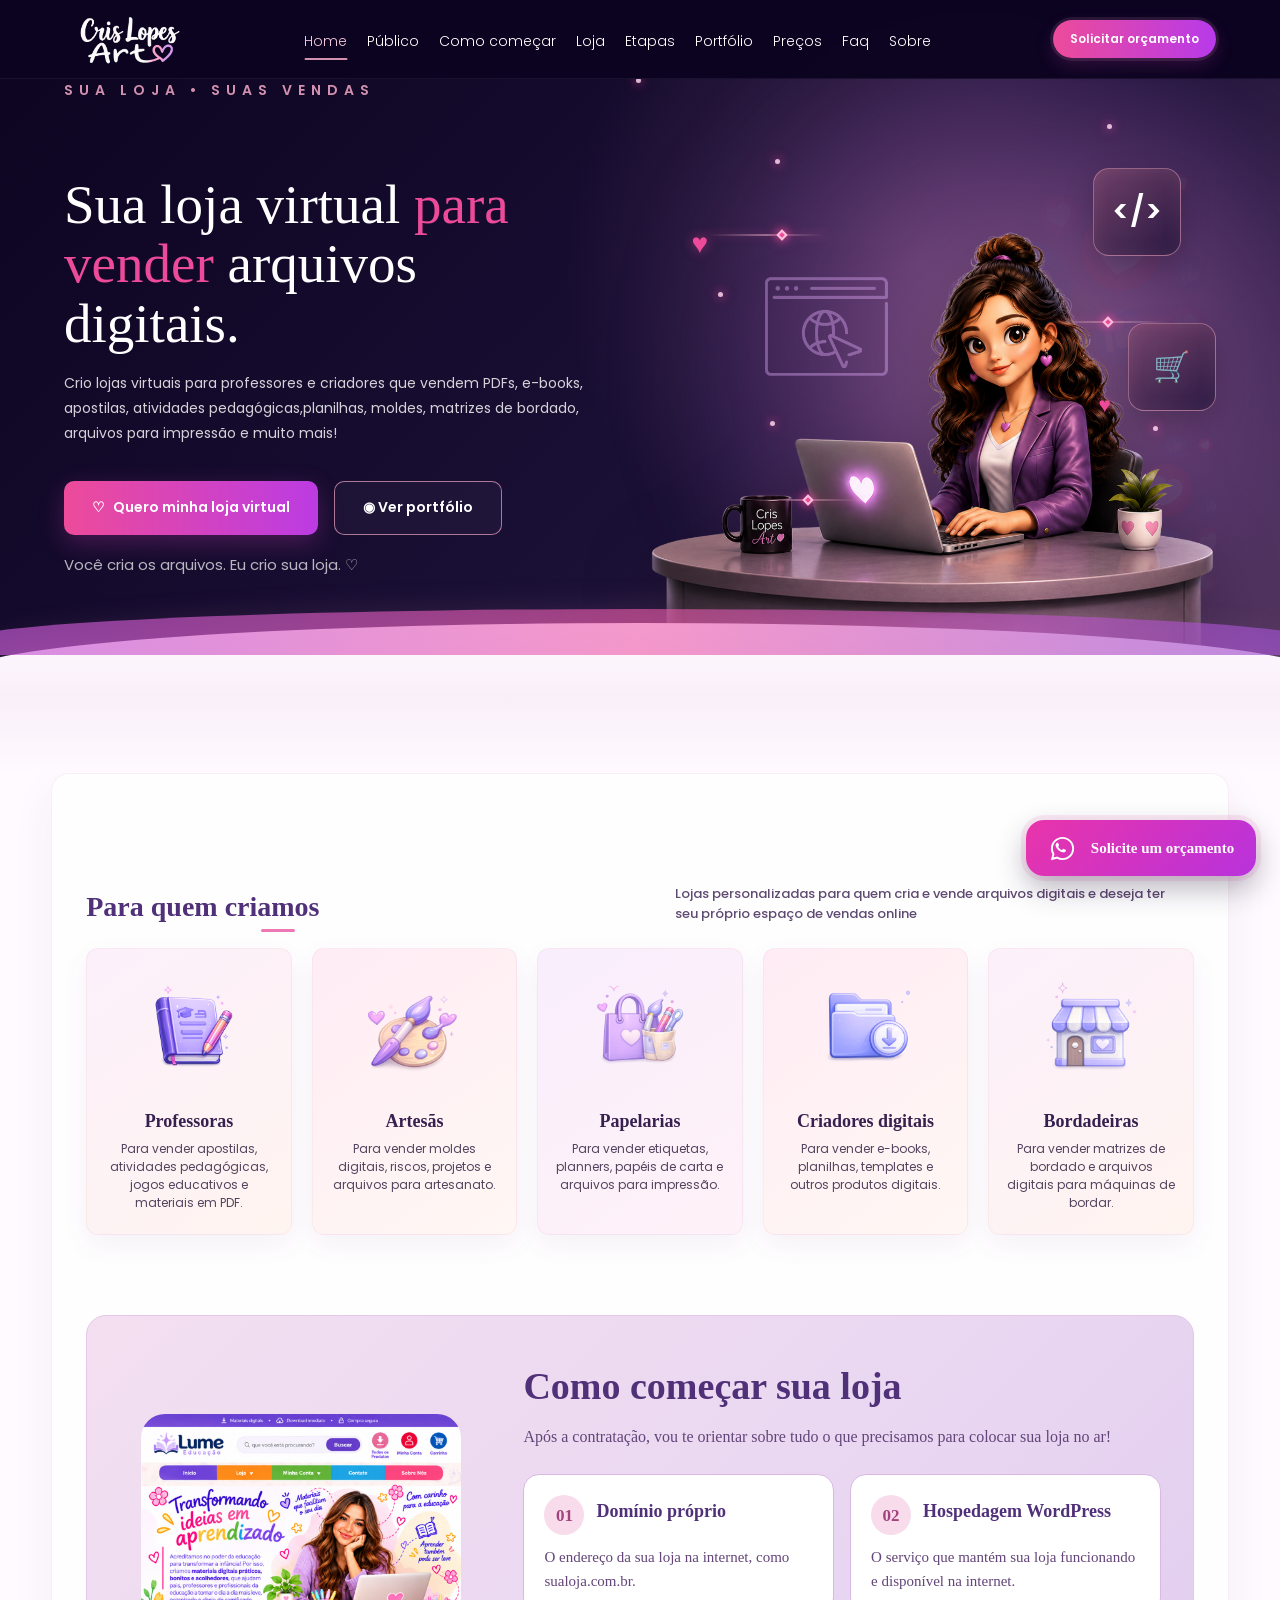
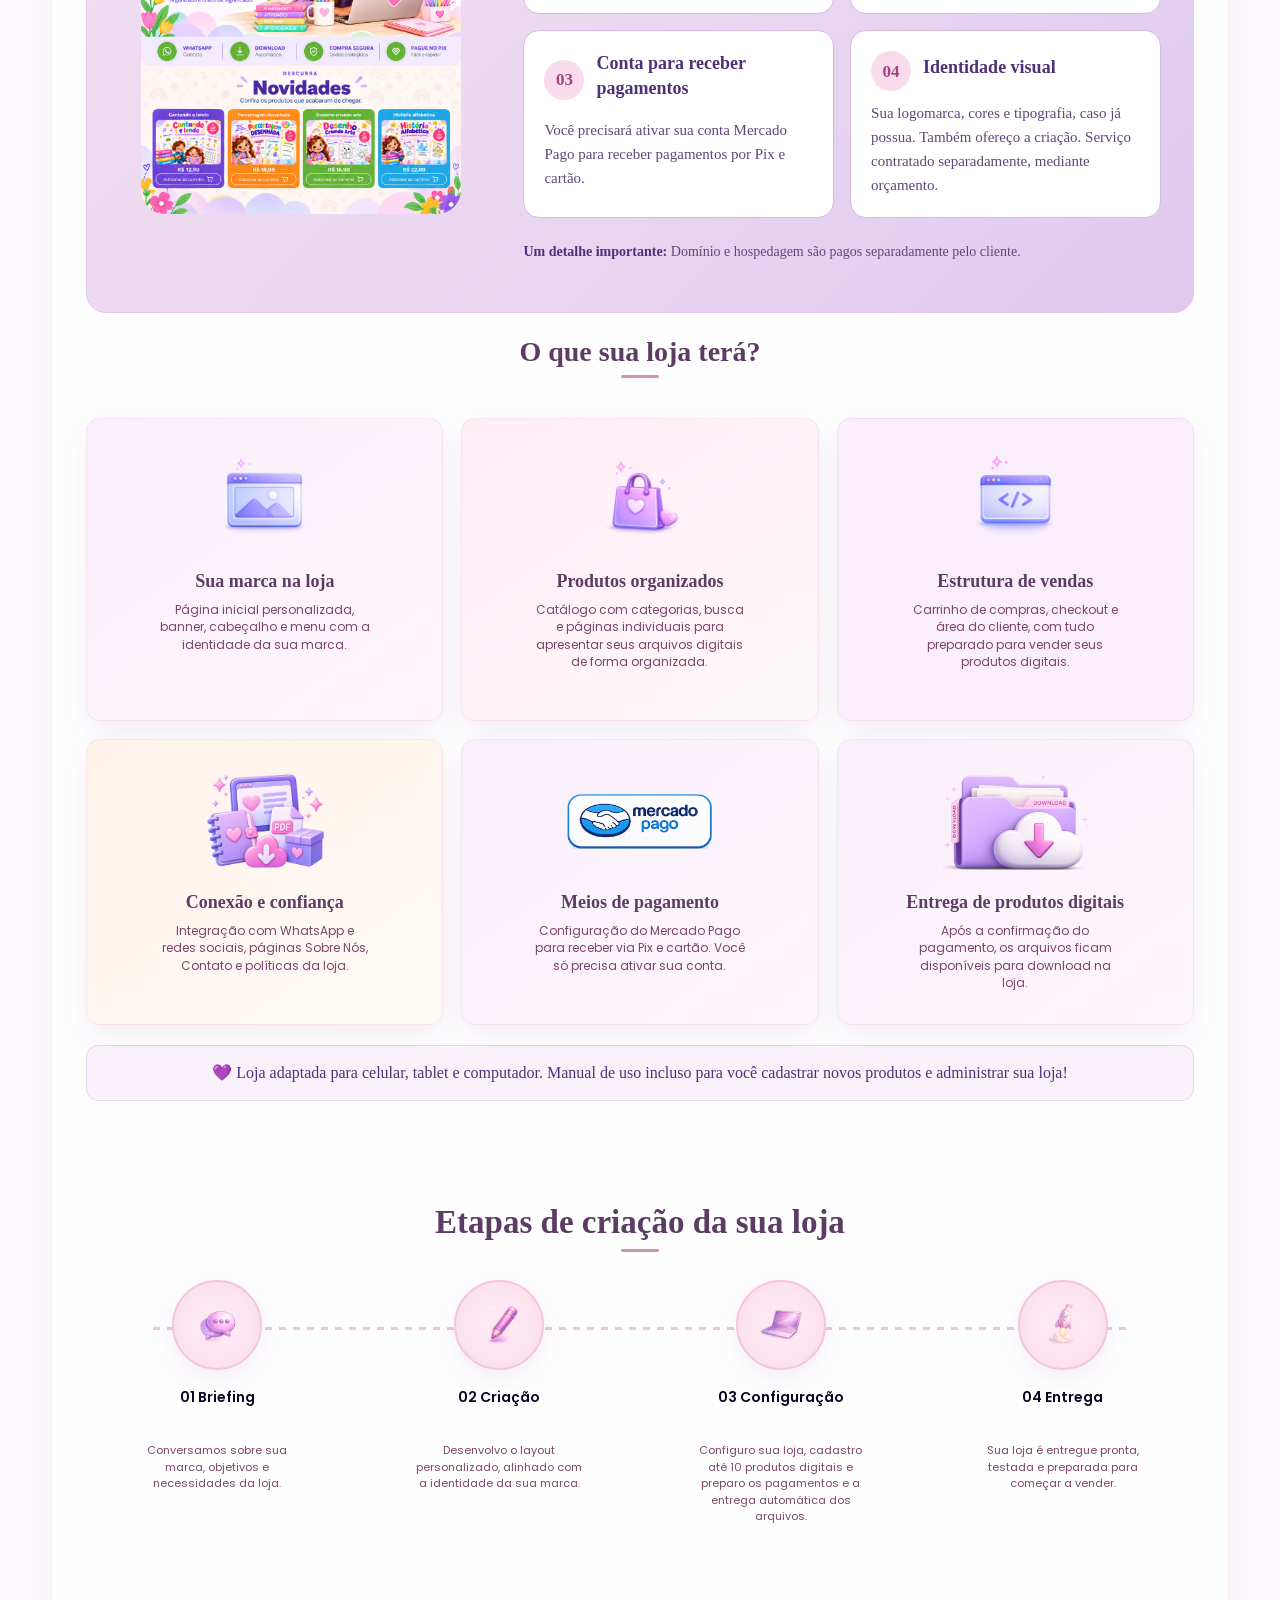
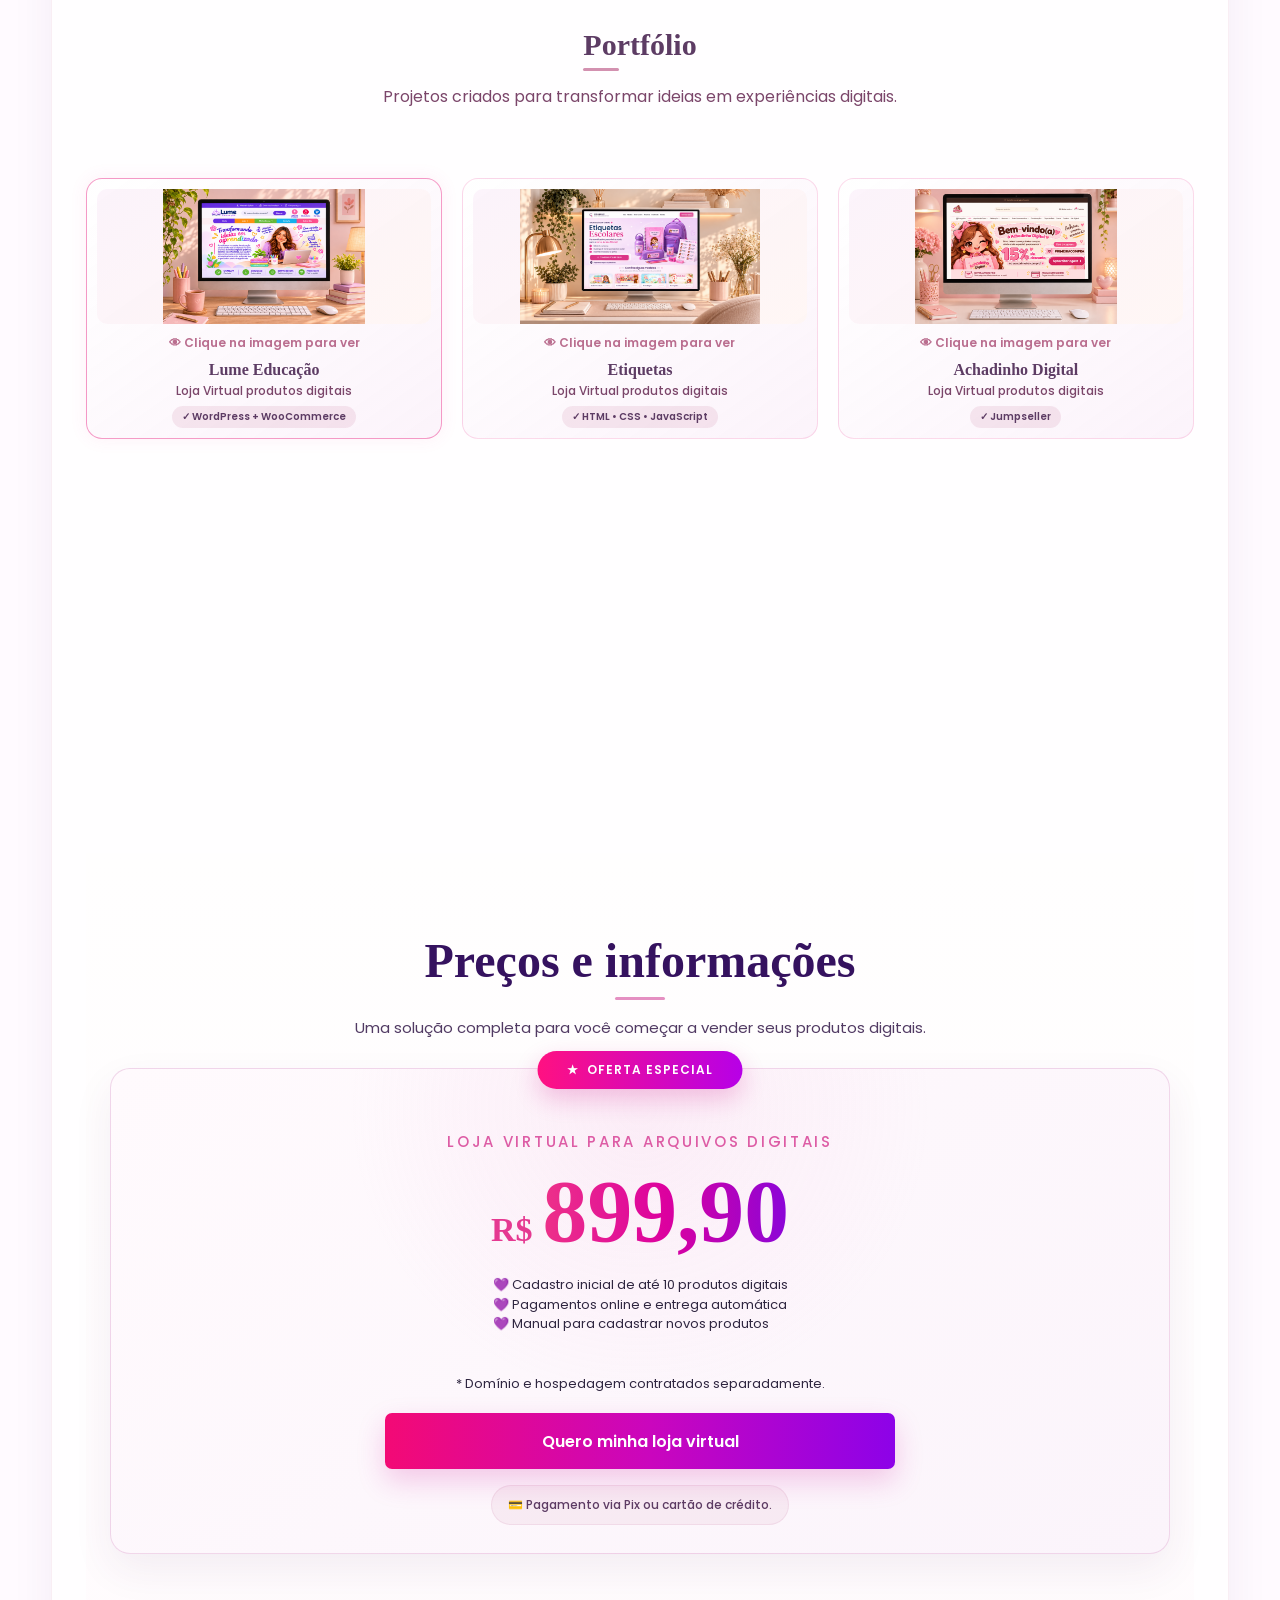
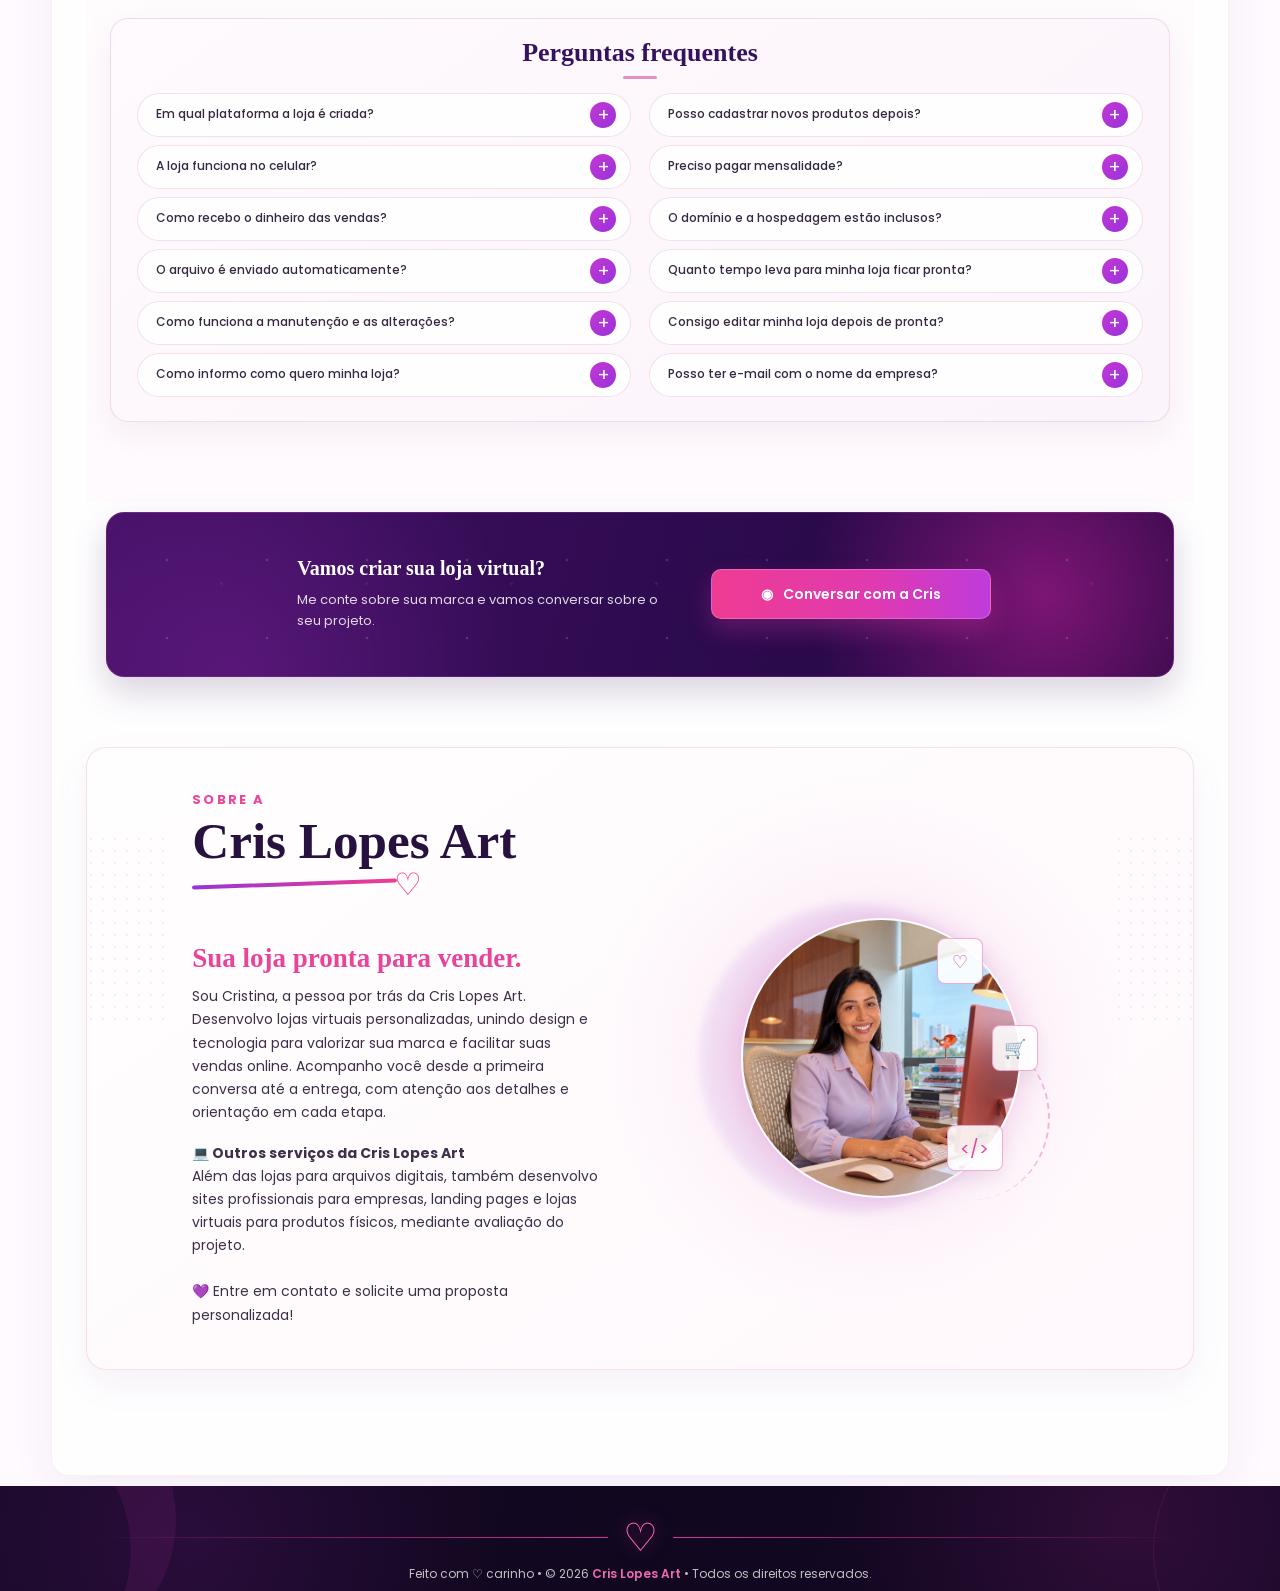
==== commit 2f74e091: "Otimiza SEO da Cris Lopes Art" ====
--- a/index.html
+++ b/index.html
@@ -5,10 +5,9 @@
         <meta charset="UTF-8">
         <meta name="viewport" content="width=device-width, initial-scale=1.0">
 
-        <title>Cris Lopes Art</title>
-
-        <meta name="description"
-        content="Lojas virtuais, sites e soluções web. Design moderno, estratégico e responsivo.">
+        <title>Criação de Lojas Virtuais e Sites | Cris Lopes Art</title>
+
+        <meta name="description" content="Criação de lojas virtuais para produtos digitais e sites profissionais. Design responsivo, personalizado e soluções web para o seu negócio.">
         <link rel="canonical" href="https://crislopesart.com.br/">
 
         <meta name="google-site-verification" content="2zf9RiSdapijU71HVINZdpt8SMv7ULNzePD_-9NKUWU" />
@@ -33,17 +32,25 @@
 
         <link href="https://fonts.googleapis.com/css2?family=Allura&display=swap" rel="stylesheet">
 
-        <link rel="canonical" href="https://crislopesart.com.br/">
-
-    <meta property="og:title" content="Cris Lopes Art">
-    <meta property="og:description" content="Lojas virtuais, sites e soluções web.">
+      
+
+    
+    <meta property="og:title" content="Criação de Lojas Virtuais e Sites | Cris Lopes Art">
+    
+    <meta property="og:description" content="Criação de lojas virtuais para produtos digitais e sites profissionais. Design responsivo e personalizado para o seu negócio.">
+
+
     <meta property="og:image" content="https://crislopesart.com.br/assets/images/og-image.png">
     <meta property="og:type" content="website">
     <meta property="og:url" content="https://crislopesart.com.br/">
 
     <meta name="twitter:card" content="summary_large_image">
-    <meta name="twitter:title" content="Cris Lopes Art">
-    <meta name="twitter:description" content="Lojas virtuais, sites e soluções web.">
+        
+    <meta name="twitter:title" content="Criação de Lojas Virtuais e Sites | Cris Lopes Art">
+    
+    <meta name="twitter:description" content="Criação de lojas virtuais para produtos digitais e sites profissionais. Design responsivo e personalizado para o seu negócio.">
+
+
     <meta name="twitter:image" content="https://crislopesart.com.br/assets/images/og-image.png">
     </head>
 
@@ -997,7 +1004,7 @@
             Quero uma loja assim
         </a>
 
-        <a href="portfolio/index.html"
+        <a href="portfolio"
    class="btn-primary"
    style="background: #7B466A; margin-left: 15px;">
     Ver mais projetos →
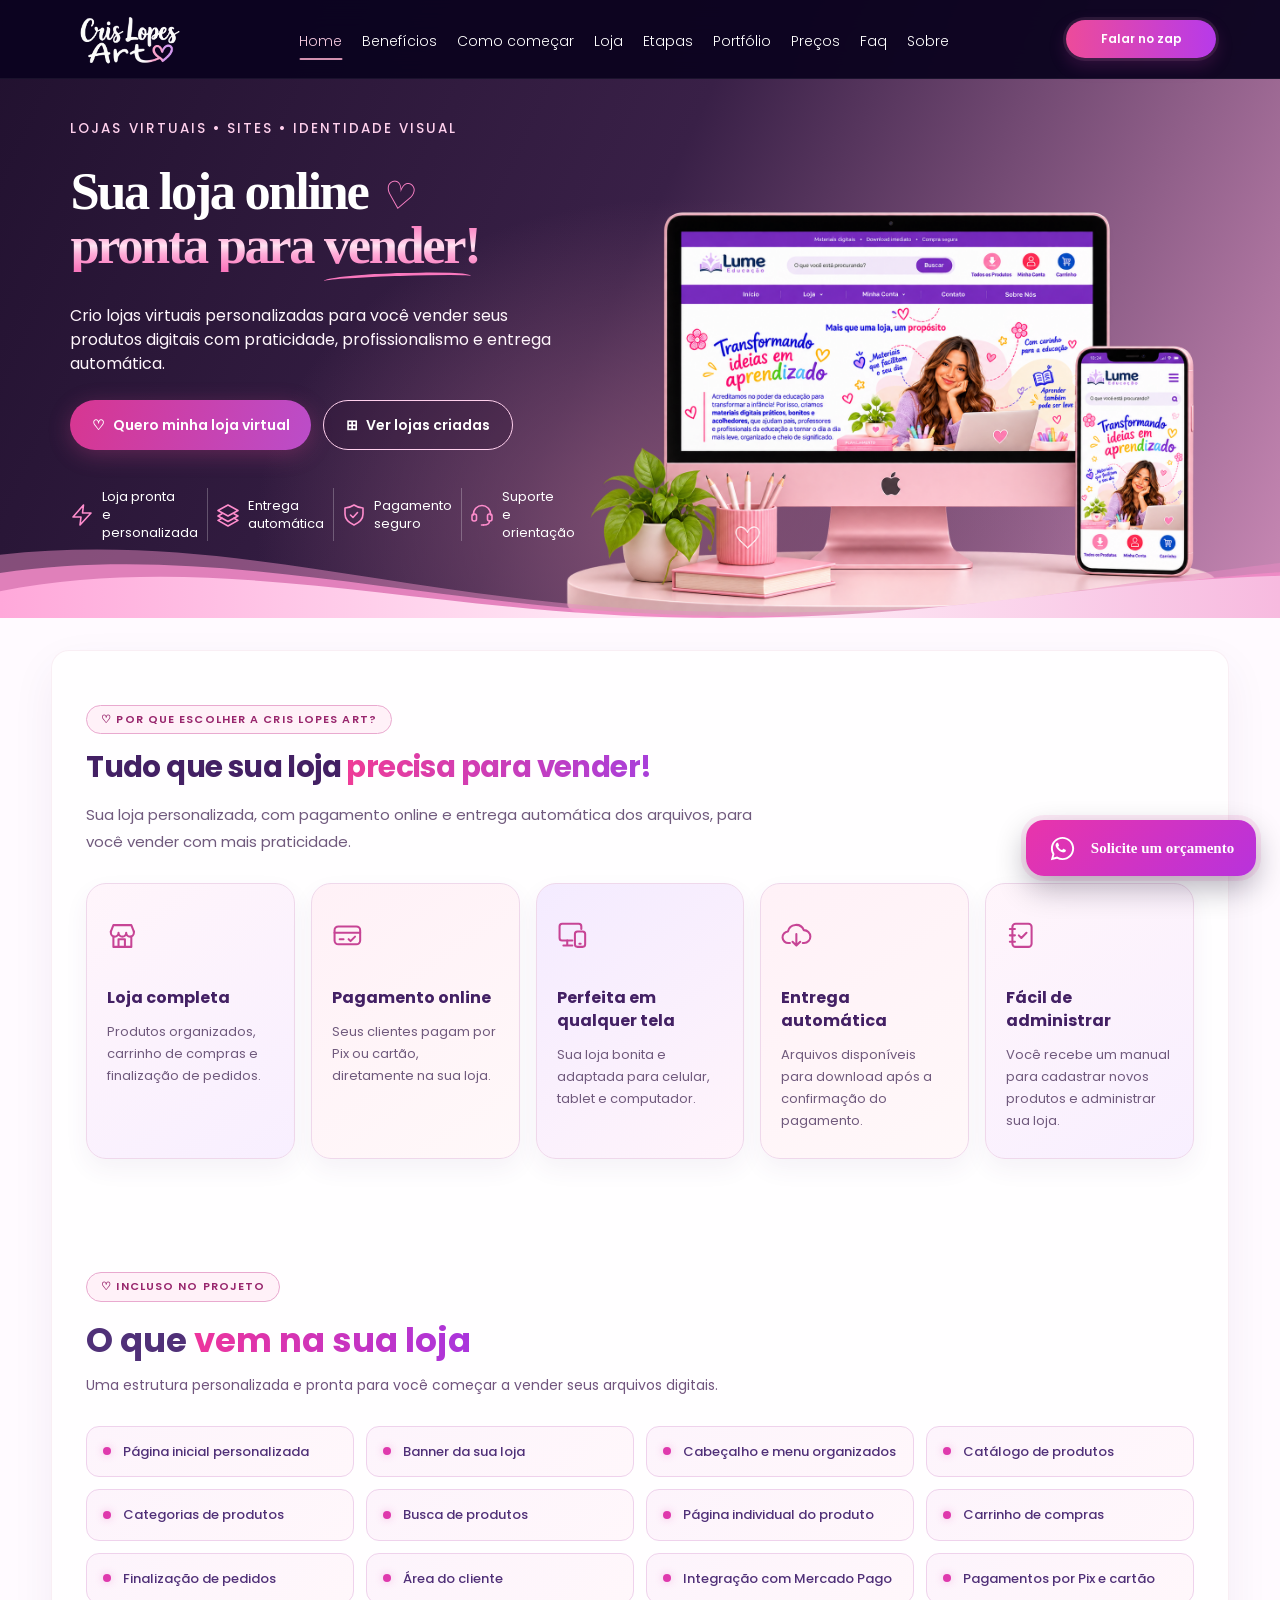
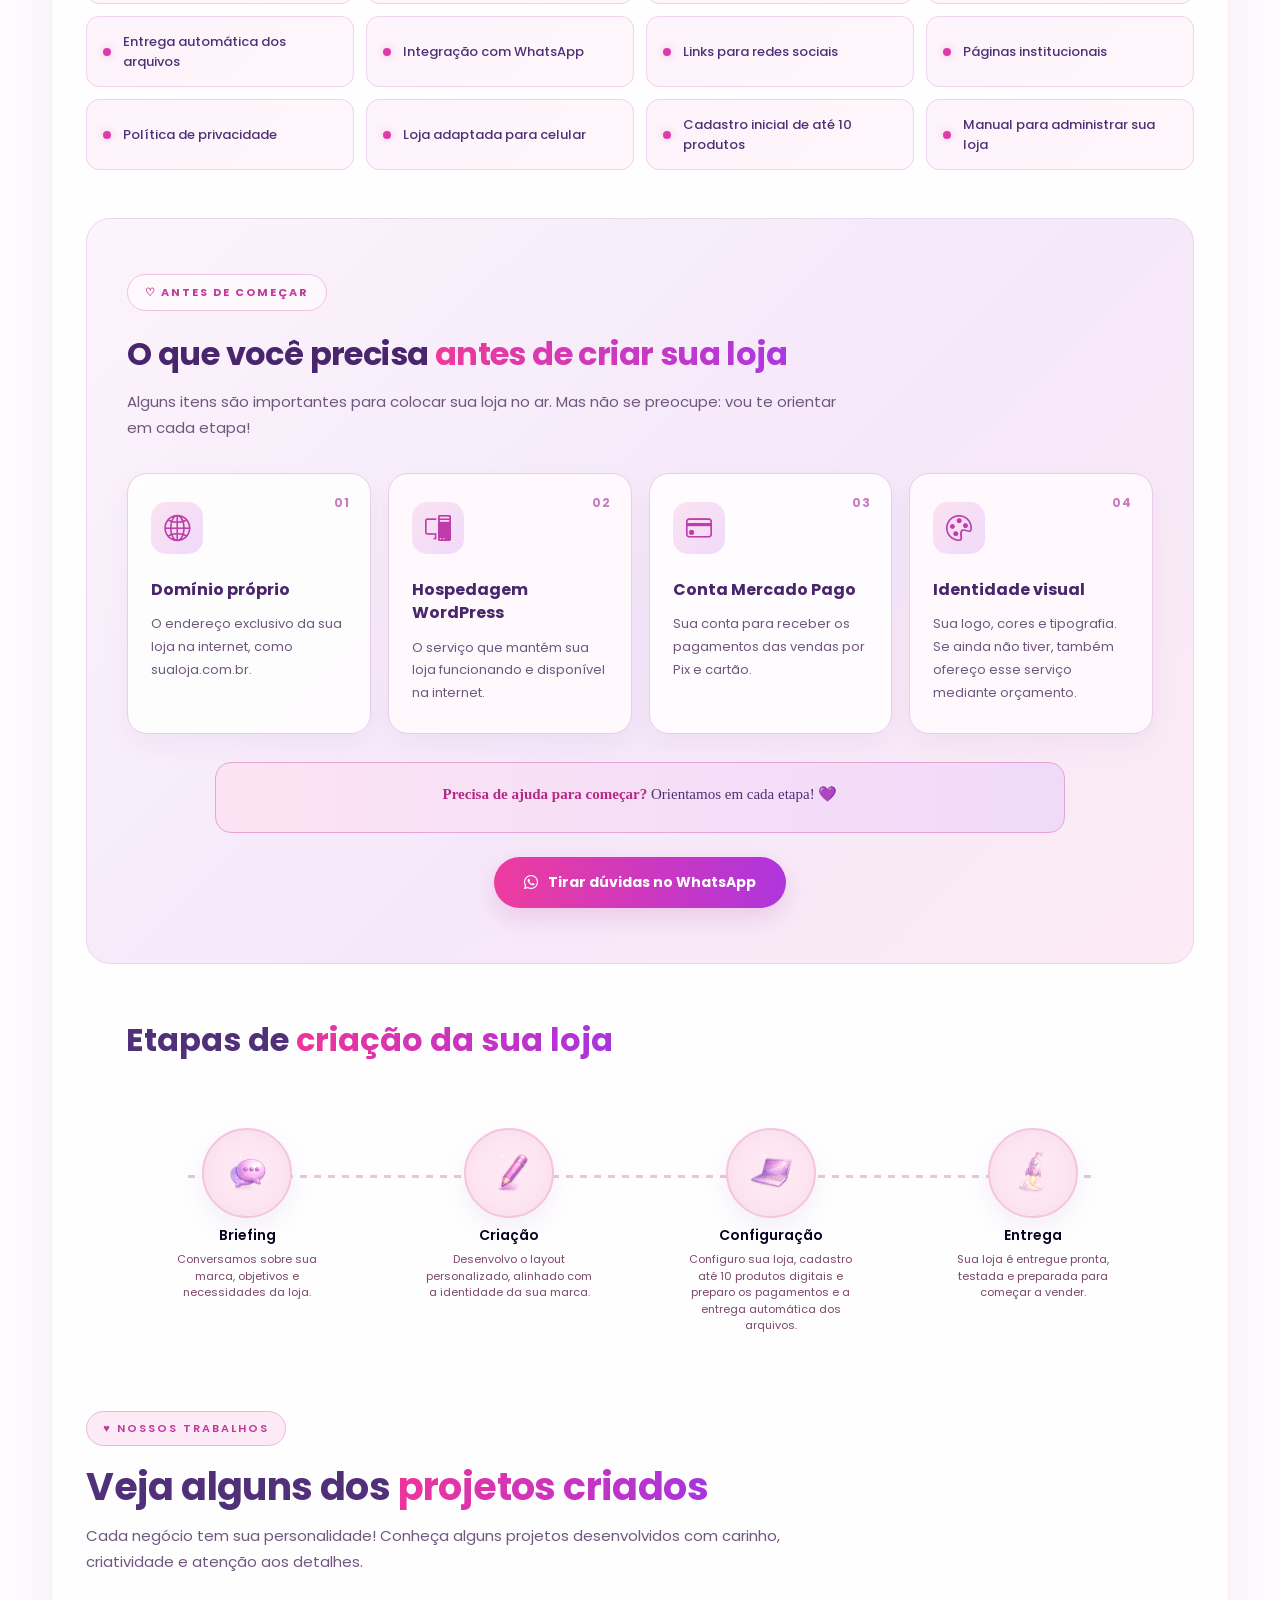
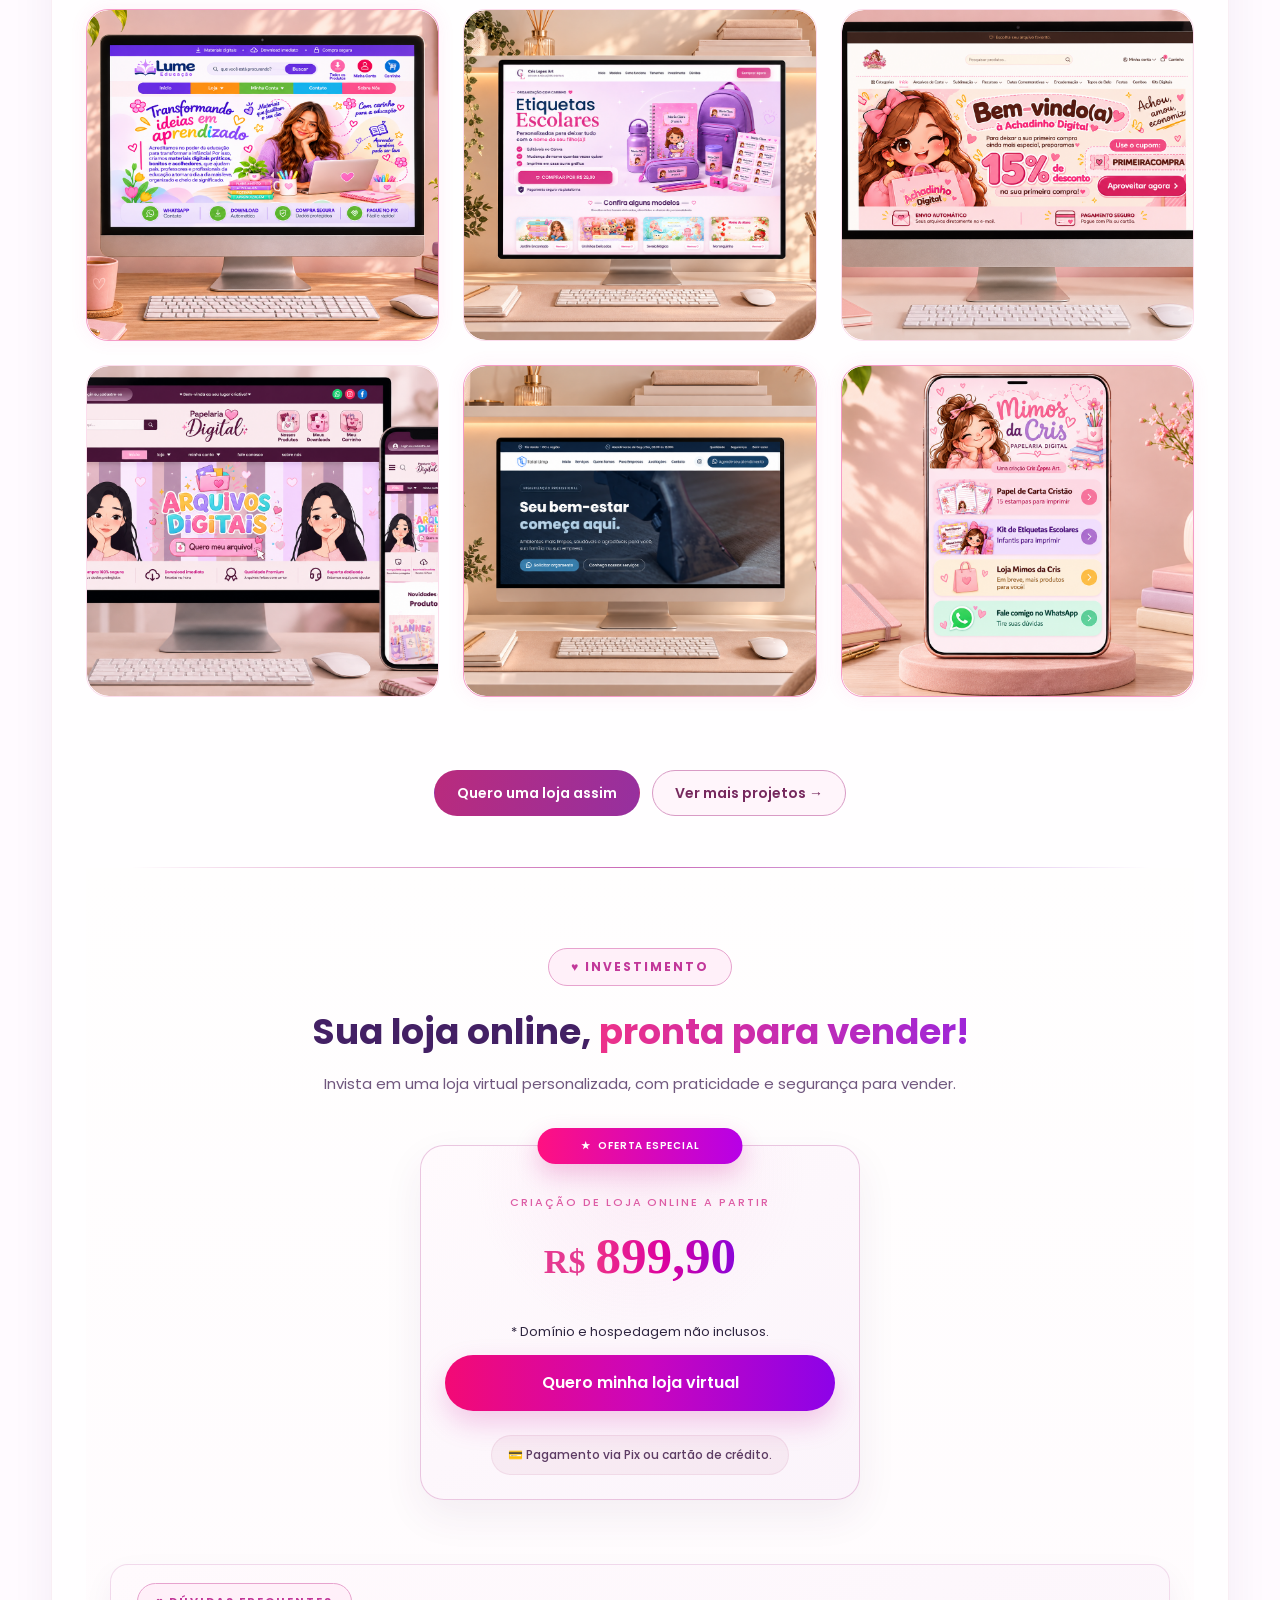
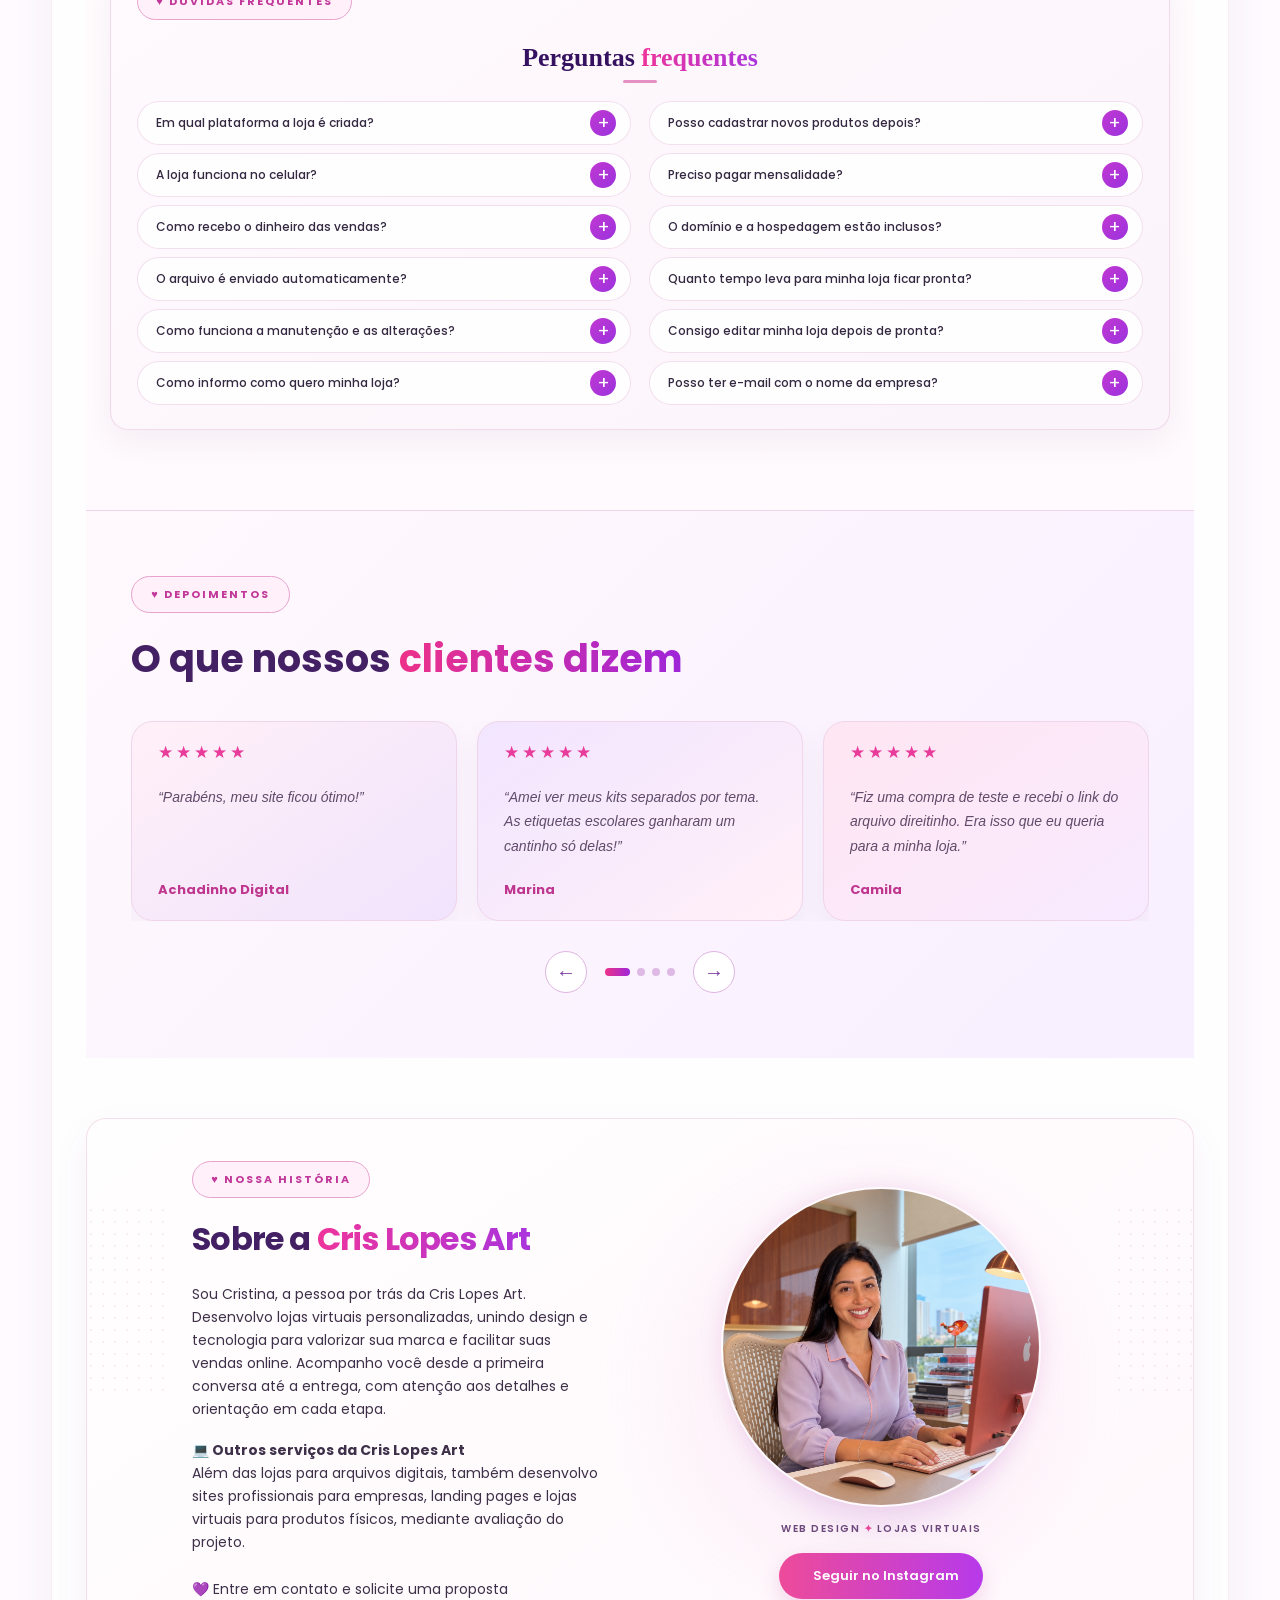
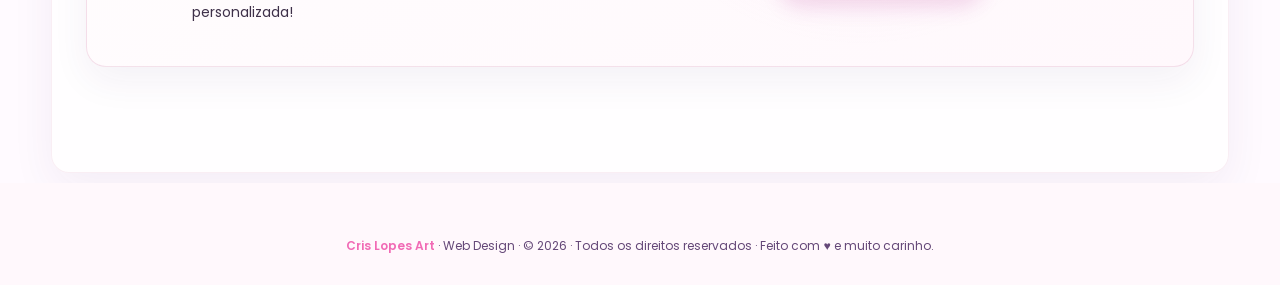
==== commit 8fd793ca: "Atualiza página inicial, portfólio e layout mobile da Cris Lopes Art" ====
--- a/index.html
+++ b/index.html
@@ -79,7 +79,7 @@
             <nav id="menu-principal" class="nav-desktop" aria-label="Navegação principal">
                 <ul class="menu">
         <li><a href="#hero" class="active">Home</a></li>
-        <li><a href="#publico">Público</a></li>
+        <li><a href="#publico">Benefícios</a></li>
         <li><a href="#como-comecar">Como começar</a></li>
         <li><a href="#servicos">Loja</a></li>
         <li><a href="#como-funciona">Etapas</a></li>
@@ -97,101 +97,90 @@
                 class="btn-menu"
                 target="_blank"
             >
-                Solicitar orçamento
+                Falar no zap
             </a>
 
         </div>
 
     </header>
 
-    <!-- ================= HERO ================= -->
-
-    <section id="hero">
-        <div class="hero-container">
-
-            <div class="hero-content">
-
-                <span class="hero-tag">
-                SUA LOJA • SUAS VENDAS
-                </span>
-
-            <h1>
-        Sua loja virtual <span> para vender</span>  arquivos digitais.
-    </h1>
-
-    <p>
-        Crio lojas virtuais para professores e criadores que vendem PDFs, e-books, apostilas, 
-        atividades pedagógicas,planilhas, moldes, matrizes de bordado, arquivos para impressão e muito mais!
+    
+<!-- ================= HERO ================= -->
+<section id="hero" aria-labelledby="hero-titulo">
+    <div class="hero-container">
+        <div class="hero-content">
+            <span class="hero-tag">Lojas virtuais • Sites • Identidade visual</span>
+
+            <h1 id="hero-titulo">
+                Sua loja online <i aria-hidden="true">♡</i><br>
+                <span>pronta para vender!</span>
+            </h1>
+
+            <p>
+                Crio lojas virtuais personalizadas para você vender seus
+                produtos digitais com praticidade, profissionalismo e
+                entrega automática.
+            </p>
+
+            <div class="hero-buttons">
+                <a class="btn-primary"
+                   href="https://wa.me/5564984188628?text=Olá!%20Gostaria%20de%20solicitar%20um%20orçamento%20para%20minha%20loja%20virtual."
+                   target="_blank" rel="noopener noreferrer">
+                    <span aria-hidden="true">♡</span> Quero minha loja virtual
+                </a>
+
+                <a class="btn-secondary" href="#portfolio">
+                    <span aria-hidden="true">⊞</span> Ver lojas criadas
+                </a>
+            </div>
+
+        <ul class="hero-benefits" aria-label="Benefícios da loja">
+    <li>
+        <svg viewBox="0 0 24 24" aria-hidden="true">
+            <path d="M13.5 2 3 14h8l-1 8L21 10h-8.5z"/>
+        </svg>
+        <span>Loja pronta<br>e personalizada</span>
+    </li>
+
+    <li>
+        <svg viewBox="0 0 24 24" aria-hidden="true">
+            <path d="m12 2 10 5.5L12 13 2 7.5z"/>
+            <path d="m6 10.8-4 2.2 10 5.5L22 13l-4-2.2"/>
+            <path d="m6 16.2-4 2.2L12 24l10-5.6-4-2.2"
+                  transform="translate(0 -1)"/>
+        </svg>
+        <span>Entrega<br>automática</span>
+    </li>
+
+    <li>
+        <svg viewBox="0 0 24 24" aria-hidden="true">
+            <path d="M12 2c3 2 6 3 9 3v6c0 5-3.5 8.5-9 11-5.5-2.5-9-6-9-11V5c3 0 6-1 9-3z"/>
+            <path d="m8.5 12 2.5 2.5 4.5-5"/>
+        </svg>
+        <span>Pagamento<br>seguro</span>
+    </li>
+
+    <li>
+        <svg viewBox="0 0 24 24" aria-hidden="true">
+            <path d="M3.5 12v-1a8.5 8.5 0 0 1 17 0v1"/>
+            <rect x="2" y="11" width="4.5" height="7" rx="2"/>
+            <rect x="17.5" y="11" width="4.5" height="7" rx="2"/>
+            <path d="M19.5 18c0 3-2.5 4-6 4"/>
+            <path d="M11.5 22h2"/>
+        </svg>
+        <span>Suporte<br>e orientação</span>
+    </li>
+</ul>
         
-        
-    </p>
-
-                <div class="hero-buttons">
-                    <a href="https://wa.me/5564984188628?text=Olá!%20Gostaria%20de%20solicitar%20um%20orçamento%20para%20meu%20projeto."
-                    class="btn-primary"
-                    target="_blank">
-                <span class="btn-heart" aria-hidden="true">♡</span>
-                <span>Quero minha loja virtual</span></a>
-
-                    <a href="#portfolio" class="btn-secondary">
-                        ◉ Ver portfólio
-                    </a>
-                </div>
-
-                <small class="hero-slogan">
-                    Você cria os arquivos. Eu crio sua loja. ♡
-                </small>
-
-            </div>
-            
-    <div class="hero-image">
-
-        <div class="hero-glow"></div>
-
-        <div class="floating-icon icon-code">
-            &lt;/&gt;
         </div>
 
-        <div class="floating-icon icon-store">
-            🛒
+        <div class="hero-image">
+            <img src="assets/hero-lume.png"
+                 alt="Loja Lume Educação exibida no computador e no celular"
+                 fetchpriority="high">
         </div>
-
-        <span class="floating-heart heart-one">♥</span>
-        <span class="floating-heart heart-two">♥</span>
-
-        <div class="particles">
-            <span class="p p1"></span>
-            <span class="p p2"></span>
-            <span class="p p3"></span>
-            <span class="p p4"></span>
-            <span class="p p5"></span>
-            <span class="p p6"></span>
-        </div>
-
-        <div class="tech-lines">
-            <span class="tech-line line-one"></span>
-            <span class="tech-line line-two"></span>
-            <span class="tech-line line-three"></span>
-
-            <span class="tech-node node-one"></span>
-            <span class="tech-node node-two"></span>
-            <span class="tech-node node-three"></span>
-        </div>
-
-        <img
-            src="assets/mascot/mascote-cris-lopes-art.png"
-            alt="Mascote da Cris Lopes Art"
-            class="hero-mascot"
-        >
-
-    </div>
-
-    </div> <!-- ADICIONE: fecha hero-container -->
-
-    <div class="hero-wave">
-        
-
-            </section>
+    </div>
+</section>
 
 
 
@@ -208,509 +197,366 @@
         SEÇÃO: PARA QUEM CRIAMOS
         ======================================== -->
 
-    <section class="publico" id="publico">
-        <div class="publico__container">
-
-            <div
-        class="publico__cabecalho"
-        data-aos="fade-up"
-    >
-                <h2 class="publico__titulo">
-                    Para quem criamos
-                </h2>
-
-                <p class="publico__descricao">
-                    Lojas personalizadas para quem cria e vende arquivos digitais e deseja
-                    ter seu próprio espaço de vendas online
-                </p>
-            </div>
-
-            <div class="publico__grid">
+<section class="publico" id="publico">
+    <div class="publico__container">
+
+        <div class="publico__cabecalho" data-aos="fade-up">
+            <span class="publico__etiqueta">♡ Por que escolher a Cris Lopes Art?</span>
+
+            <h2 class="publico__titulo">
+                Tudo que sua loja <span>precisa para vender!</span>
+            </h2>
+
+            <p class="publico__descricao">
+                Sua loja personalizada, com pagamento online e entrega
+                automática dos arquivos, para você vender com mais praticidade.
+            </p>
+        </div>
+
+        <div class="publico__grid">
 
             <article class="publico-card" data-aos="fade-up" data-aos-delay="0">
                 <div class="publico-card__imagem">
-        <img src="assets/publico/professora.png"
-            alt="Professora"
+                    <svg viewBox="0 0 24 24" aria-hidden="true">
+                        <path d="M3 9l2-5h14l2 5"/>
+                        <path d="M3 9v1a3 3 0 0 0 6 0 3 3 0 0 0 6 0 3 3 0 0 0 6 0V9"/>
+                        <path d="M5 13v8h14v-8M9 21v-6h5v6"/>
+                    </svg>
+                </div>
+                <h3 class="publico-card__titulo">Loja completa</h3>
+                <p class="publico-card__texto">
+                    Produtos organizados, carrinho de compras
+                    e finalização de pedidos.
+                </p>
+            </article>
+
+            <article class="publico-card" data-aos="fade-up" data-aos-delay="100">
+                <div class="publico-card__imagem">
+                    <svg viewBox="0 0 24 24" aria-hidden="true">
+                        <rect x="2" y="5" width="20" height="14" rx="3"/>
+                        <path d="M2 10h20M6 15h3m4 0 1.5 1.5L18 13"/>
+                    </svg>
+                </div>
+                <h3 class="publico-card__titulo">Pagamento online</h3>
+                <p class="publico-card__texto">
+                    Seus clientes pagam por Pix ou cartão,
+                    diretamente na sua loja.
+                </p>
+            </article>
+
+            <article class="publico-card" data-aos="fade-up" data-aos-delay="200">
+                <div class="publico-card__imagem">
+                    <svg viewBox="0 0 24 24" aria-hidden="true">
+                        <path d="M12 16H4a2 2 0 0 1-2-2V5a2 2 0 0 1 2-2h13a2 2 0 0 1 2 2v2"/>
+                        <path d="M8 16v4m-3 0h7"/>
+                        <rect x="14" y="9" width="8" height="12" rx="2"/>
+                        <path d="M17.5 18.5h1"/>
+                    </svg>
+                </div>
+                <h3 class="publico-card__titulo">Perfeita em qualquer tela</h3>
+                <p class="publico-card__texto">
+                    Sua loja bonita e adaptada para celular,
+                    tablet e computador.
+                </p>
+            </article>
+
+            <article class="publico-card" data-aos="fade-up" data-aos-delay="300">
+                <div class="publico-card__imagem">
+                    <svg viewBox="0 0 24 24" aria-hidden="true">
+                        <path d="M7 18H6a4.5 4.5 0 0 1-.6-9 6.5 6.5 0 0 1 12.4-1.1A5 5 0 0 1 18 18h-1"/>
+                        <path d="M12 11v9m-3-3 3 3 3-3"/>
+                    </svg>
+                </div>
+                <h3 class="publico-card__titulo">Entrega automática</h3>
+                <p class="publico-card__texto">
+                    Arquivos disponíveis para download
+                    após a confirmação do pagamento.
+                </p>
+            </article>
+
+            <article class="publico-card" data-aos="fade-up" data-aos-delay="400">
+                <div class="publico-card__imagem">
+                    <svg viewBox="0 0 24 24" aria-hidden="true">
+                        <rect x="5" y="3" width="15" height="18" rx="2.5"/>
+                        <path d="M3 7h4m-4 5h4m-4 5h4m3-5 2 2 4-4"/>
+                    </svg>
+                </div>
+                <h3 class="publico-card__titulo">Fácil de administrar</h3>
+                <p class="publico-card__texto">
+                    Você recebe um manual para cadastrar
+                    novos produtos e administrar sua loja.
+                </p>
+            </article>
+
+        </div>
+    </div>
+</section>
+
+
+<!-- O QUE VEM NA SUA LOJA -->
+
+<section id="servicos" class="servicos">
+    <div class="servicos__container">
+
+        <span class="servicos__etiqueta">♡ Incluso no projeto</span>
+
+        <h2 class="servicos__titulo">
+            O que <span>vem na sua loja</span>
+        </h2>
+
+        <p class="servicos__descricao">
+            Uma estrutura personalizada e pronta para
+            você começar a vender seus arquivos digitais.
+        </p>
+
+        <div class="servicos__lista">
+
+            <div class="servicos__item">Página inicial personalizada</div>
+            <div class="servicos__item">Banner da sua loja</div>
+            <div class="servicos__item">Cabeçalho e menu organizados</div>
+            <div class="servicos__item">Catálogo de produtos</div>
+
+            <div class="servicos__item">Categorias de produtos</div>
+            <div class="servicos__item">Busca de produtos</div>
+            <div class="servicos__item">Página individual do produto</div>
+            <div class="servicos__item">Carrinho de compras</div>
+
+            <div class="servicos__item">Finalização de pedidos</div>
+            <div class="servicos__item">Área do cliente</div>
+            <div class="servicos__item">Integração com Mercado Pago</div>
+            <div class="servicos__item">Pagamentos por Pix e cartão</div>
+
+            <div class="servicos__item">Entrega automática dos arquivos</div>
+            <div class="servicos__item">Integração com WhatsApp</div>
+            <div class="servicos__item">Links para redes sociais</div>
+            <div class="servicos__item">Páginas institucionais</div>
+
+            <div class="servicos__item">Política de privacidade</div>
+            <div class="servicos__item">Loja adaptada para celular</div>
+            <div class="servicos__item">Cadastro inicial de até 10 produtos</div>
+            <div class="servicos__item">Manual para administrar sua loja</div>
+
+        </div>
+    </div>
+</section>
+
+
+        
+
+<!-- ========================================
+     ANTES DE CRIAR SUA LOJA
+======================================== -->
+
+<section id="como-comecar" class="comecar-loja">
+
+    <div class="comecar-loja__conteudo">
+
+        <span class="comecar-loja__etiqueta">
+            ♡ ANTES DE COMEÇAR
+        </span>
+
+        <h2 class="comecar-loja__titulo">
+            O que você precisa
+            <span>antes de criar sua loja</span>
+        </h2>
+
+        <p class="comecar-loja__introducao">
+            Alguns itens são importantes para colocar sua
+            loja no ar. Mas não se preocupe: vou te orientar
+            em cada etapa!
+        </p>
+
+        <div class="comecar-loja__cards">
+
+            <article class="comecar-loja__card">
+                <span class="comecar-loja__numero">01</span>
+                <i class="bi bi-globe2 comecar-loja__icone"></i>
+
+                <h3 class="comecar-loja__nome">
+                    Domínio próprio
+                </h3>
+
+                <p class="comecar-loja__texto">
+                    O endereço exclusivo da sua loja na internet,
+                    como sualoja.com.br.
+                </p>
+            </article>
+
+            <article class="comecar-loja__card">
+                <span class="comecar-loja__numero">02</span>
+                <i class="bi bi-pc-display comecar-loja__icone"></i>
+
+                <h3 class="comecar-loja__nome">
+                    Hospedagem WordPress
+                </h3>
+
+                <p class="comecar-loja__texto">
+                    O serviço que mantém sua loja funcionando
+                    e disponível na internet.
+                </p>
+            </article>
+
+            <article class="comecar-loja__card">
+                <span class="comecar-loja__numero">03</span>
+                <i class="bi bi-credit-card comecar-loja__icone"></i>
+
+                <h3 class="comecar-loja__nome">
+                    Conta Mercado Pago
+                </h3>
+
+                <p class="comecar-loja__texto">
+                    Sua conta para receber os pagamentos
+                    das vendas por Pix e cartão.
+                </p>
+            </article>
+
+            <article class="comecar-loja__card">
+                <span class="comecar-loja__numero">04</span>
+                <i class="bi bi-palette comecar-loja__icone"></i>
+
+                <h3 class="comecar-loja__nome">
+                    Identidade visual
+                </h3>
+
+                <p class="comecar-loja__texto">
+                    Sua logo, cores e tipografia.
+                    Se ainda não tiver, também ofereço
+                    esse serviço mediante orçamento.
+                </p>
+            </article>
+
+        </div>
+
+      <div class="comecar-loja__apoio">
+    <p>
+        <strong>Precisa de ajuda para começar?</strong>
+        Orientamos em cada etapa! 💜
+    </p>
+    <small>
+        
+    </small>
+</div>
+
+        <a
+            href="https://wa.me/5564984188628?text=Olá!%20Gostaria%20de%20tirar%20algumas%20dúvidas%20sobre%20minha%20loja%20virtual."
+            class="comecar-loja__botao"
+            target="_blank"
+            rel="noopener noreferrer"
         >
-    </div>
-                    <h3 class="publico-card__titulo">
-                        Professoras
-                    </h3>
-
-                    <p class="publico-card__texto">
-                        Para vender apostilas, atividades pedagógicas, jogos educativos e materiais em PDF.
-                    </p>
-                </article>
-
-                <article class="publico-card" data-aos="fade-up" data-aos-delay="100">  
-                    <div class="publico-card__imagem">
-                    <img src="assets/publico/artesa.png"
-                        alt="Artesã"
-        >
-    </div>
-
-                    <h3 class="publico-card__titulo">
-                        Artesãs
-                    </h3>
-
-                    <p class="publico-card__texto">
-                        Para vender moldes digitais, riscos, projetos e arquivos para artesanato.
-                    </p>
-                </article>
-
-            <article class="publico-card" data-aos="fade-up" data-aos-delay="200">
-                    <div class="publico-card__imagem">
-                    <img src="assets/publico/papelaria.png"
-                        alt="Papelaria"
-        >
-    </div>
-
-                    <h3 class="publico-card__titulo">
-                        Papelarias
-                    </h3>
-
-                    <p class="publico-card__texto">
-                        Para vender etiquetas, planners, papéis de carta e arquivos para impressão.
-                    </p>
-                </article>
-
-                <article class="publico-card" data-aos="fade-up" data-aos-delay="300">
-                    <div class="publico-card__imagem">
-        <img
-            src="assets/publico/produtos digitais.png"
-            alt="Produtos Digitais"
-        >
-    </div>
-                    <h3 class="publico-card__titulo">
-                        Criadores digitais
-                    </h3>
-
-                    <p class="publico-card__texto">
-                        Para vender e-books, planilhas, templates e outros produtos digitais.
-                    </p>
-                </article>
-
-                <article class="publico-card" data-aos="fade-up" data-aos-delay="400">
-                    <div class="publico-card__imagem">
-        <img
-            src="assets/publico/pequenos negocios.png"
-            alt="Pequenos Negócios"
-        >
-    </div>
-
-                    <h3 class="publico-card__titulo">
-                        Bordadeiras
-                    </h3>
-
-                    <p class="publico-card__texto">
-                        Para vender matrizes de bordado e arquivos digitais para máquinas de bordar.
-                    </p>
-                </article>
-
+            <i class="bi bi-whatsapp"></i>
+            Tirar dúvidas no WhatsApp
+        </a>
+
+    </div>
+
+</section>
+
+
+   
+<!-- ========================================
+     COMO FUNCIONA
+======================================== -->
+
+<section id="como-funciona" class="como-funciona">
+
+    <div class="como-funciona__cabecalho">
+ 
+<h2 class="como-funciona__titulo">
+    Etapas de <span>criação da sua loja</span>
+</h2>
+
+    </div>
+
+    <div class="como-funciona__linha">
+
+        <!-- BRIEFING -->
+        <article class="passo">
+            <div class="passo__icone">
+                <img
+                    src="assets/Como Funciona/conversa.png"
+                    alt="Ícone de conversa"
+                >
             </div>
 
-        </div>
-    </section>
-
-        
-
-    <!-- ========================================
-        COMO COMEÇAR SUA LOJA
-    ======================================== -->
-
-    <section id="como-comecar" class="comecar-loja">
-
-        <div class="comecar-loja__visual">
-            <img
-                src="assets/diferencial/loja-celular.png"
-                alt="Prévia da loja virtual Lume Educação em um celular"
-                class="comecar-loja__imagem"
-                loading="lazy"
-            >
-        </div>
-
-        <div class="comecar-loja__conteudo">
-
-            <h2 class="comecar-loja__titulo">
-                Como começar sua loja
-            </h2>
-
-            <p class="comecar-loja__introducao">
-                Após a contratação, vou te orientar sobre tudo 
-                o que precisamos para colocar sua loja no ar!
+            <h3 class="passo__titulo">Briefing</h3>
+
+            <p>
+                <span class="passo__texto-completo">
+                    Conversamos sobre sua marca, objetivos e necessidades da loja.
+                </span>
+                <span class="passo__texto-mobile">
+                    Falamos sobre sua marca e sua loja.
+                </span>
             </p>
-
-            <div class="comecar-loja__cards">
-
-                <article class="comecar-loja__card">
-                    <span class="comecar-loja__numero" aria-hidden="true">
-                        01
-                    </span>
-
-                    <h3 class="comecar-loja__nome">
-                        Domínio próprio
-                    </h3>
-
-                    <p class="comecar-loja__texto">
-                        O endereço da sua loja na internet,
-                        como sualoja.com.br.
-                    </p>
-                </article>
-
-                <article class="comecar-loja__card">
-                    <span class="comecar-loja__numero" aria-hidden="true">
-                        02
-                    </span>
-
-                    <h3 class="comecar-loja__nome">
-                        Hospedagem WordPress
-                    </h3>
-
-                    <p class="comecar-loja__texto">
-                        O serviço que mantém sua loja funcionando
-                        e disponível na internet.
-                    </p>
-                </article>
-
-                <article class="comecar-loja__card">
-                    <span class="comecar-loja__numero" aria-hidden="true">
-                        03
-                    </span>
-
-                    <h3 class="comecar-loja__nome">
-                        Conta para receber pagamentos
-                    </h3>
-
-                    <p class="comecar-loja__texto">
-                        Você precisará ativar sua conta Mercado Pago 
-                        para receber pagamentos por Pix e cartão.
-                    </p>
-                </article>
-
-                <article class="comecar-loja__card">
-                    <span class="comecar-loja__numero" aria-hidden="true">
-                        04
-                    </span>
-
-                    <h3 class="comecar-loja__nome">
-                        Identidade visual
-                    </h3>
-
-                    <p class="comecar-loja__texto">
-                    Sua logomarca, cores e tipografia, caso já possua.
-                    Também ofereço a criação. Serviço contratado separadamente, mediante orçamento.
-                    </p>
-                </article>
-
+        </article>
+
+        <!-- CRIAÇÃO -->
+        <article class="passo">
+            <div class="passo__icone">
+                <img
+                    src="assets/Como Funciona/design.png"
+                    alt="Ícone de criação visual"
+                >
             </div>
 
-            <p class="comecar-loja__observacao">
-                <strong>Um detalhe importante:</strong>
-                Domínio e hospedagem são pagos separadamente pelo cliente.
+            <h3 class="passo__titulo">Criação</h3>
+
+            <p>
+                <span class="passo__texto-completo">
+                    Desenvolvo o layout personalizado, alinhado com a identidade da sua marca.
+                </span>
+                <span class="passo__texto-mobile">
+                    Layout com a identidade da sua marca.
+                </span>
             </p>
-
-        </div>
-
-    </section>
-
-
-    <!-- ========================================
-        O que sua loja terá?
-    ======================================== -->
-
-    <section id="servicos" class="servicos">
-
-        <div class="servicos__container">
-
-            <h2 class="servicos__titulo" data-aos="fade-up">
-                O que sua loja terá?
-            </h2>
-
-            <div class="servicos__grid">
-
-                <article class="servico-card" data-aos="zoom-in" data-aos-delay="0">
-
-                    <div class="servico-card__imagem">
-                        <img
-                            src="assets/servicos/site-institucional.png"
-                            alt="Ilustração de site institucional"
-                        >
-                    </div>
-
-                    <h3 class="servico-card__titulo">
-                        Sua marca na loja
-                    </h3>
-
-                    <p class="servico-card__texto">
-        <span class="servico-card__texto-completo">
-            Página inicial personalizada, banner, cabeçalho e menu
-            com a identidade da sua marca.
-        </span>
-
-        <span class="servico-card__texto-mobile">
-            Início, banner e menu com a identidade da sua marca.
-        </span>
-    </p>
-
-                    <a href="#contato" class="servico-card__link">
-                    
-                        <span></span>
-                    </a>
-
-                </article>
-
-            <article class="servico-card" data-aos="zoom-in" data-aos-delay="100">
-
-                    <div class="servico-card__imagem">
-                        <img
-                            src="assets/servicos/loja-virtual.png"
-                            alt="Ilustração de loja virtual"
-                        >
-                    </div>
-
-                    <h3 class="servico-card__titulo">
-                        Produtos organizados
-                    </h3>
-
-                    <p class="servico-card__texto">
-        <span class="servico-card__texto-completo">
-            Catálogo com categorias, busca e páginas individuais
-            para apresentar seus arquivos digitais de forma organizada.
-        </span>
-
-        <span class="servico-card__texto-mobile">
-            Catálogo, categorias, páginas de produtos e busca.
-        </span>
-    </p>
-
-                    <a href="#contato" class="servico-card__link">
-                    
-                    </a>
-
-                </article>
-
-                <article class="servico-card" data-aos="zoom-in" data-aos-delay="200">
-
-                    <div class="servico-card__imagem">
-                        <img
-                            src="assets/servicos/solucoes-web.png"
-                            alt="Ilustração de inteligência artificial para empresas"
-                        >
-                    </div>
-
-                    <h3 class="servico-card__titulo">
-                        Estrutura de vendas
-                    </h3>
-
-                    <p class="servico-card__texto">
-        <span class="servico-card__texto-completo">
-            Carrinho de compras, checkout e área do cliente,
-            com tudo preparado para vender seus produtos digitais.
-        </span>
-
-        <span class="servico-card__texto-mobile">
-            Carrinho, checkout, Minha Conta e WooCommerce configurado.
-        </span>
-    </p>
-
-                    <a href="#contato" class="servico-card__link">
-                    
-                        <span></span>
-                    </a>
-
-                </article>
-
-                <article class="servico-card"data-aos="zoom-in"data-aos-delay="300">
-
-                    <div class="servico-card__imagem">
-                        <img
-                            src="assets/servicos/produtosdigitais.png"
-                            alt="Ilustração de soluções web"
-                        >
-                    </div>
-
-                    <h3 class="servico-card__titulo">
-                        Conexão e confiança
-                    </h3>
-
-                    <p class="servico-card__texto">
-        <span class="servico-card__texto-completo">
-            Integração com WhatsApp e redes sociais, páginas Sobre Nós, Contato e políticas da loja.
-        </span>
-
-        <span class="servico-card__texto-mobile">
-            WhatsApp, redes sociais e páginas institucionais e políticas.
-        </span>
-    </p>
-
-                    <a href="#contato" class="servico-card__link">
-                        
-                        <span></span>
-                    </a>
-
-                </article>
-
-                <!-- MEIOS DE PAGAMENTO -->
-    <article class="servico-card" data-aos="zoom-in" data-aos-delay="400">
-
-        <div class="servico-card__imagem">
-            <img
-                src="assets/precos/mercado-pago.png"
-                alt="Mercado Pago"
-            >
-        </div>
-
-        <h3 class="servico-card__titulo">
-            Meios de pagamento
-        </h3>
-
-        <p class="servico-card__texto">
-        <span class="servico-card__texto-completo">
-            Configuração do Mercado Pago para receber via Pix e cartão. Você só precisa ativar sua conta.
-        </span>
-
-        <span class="servico-card__texto-mobile">
-            Após a confirmação do pagamento, seus clientes recebem acesso automático aos arquivos para download.
-        </span>
-    </p>
-
-    </article>
-
-    <!-- ENTREGA DE PRODUTOS DIGITAIS -->
-    <article class="servico-card" data-aos="zoom-in" data-aos-delay="500">
-
-        <div class="servico-card__imagem">
-            <img
-                src="assets/precos/entrega-automatica.png"
-                alt="Pasta digital com símbolo de download"
-            >
-        </div>
-
-        <h3 class="servico-card__titulo">
-            Entrega de produtos digitais
-        </h3>
-
-        <p class="servico-card__texto">
-        <span class="servico-card__texto-completo">
-            Após a confirmação do pagamento, os arquivos ficam
-            disponíveis para download na loja.
-        </span>
-
-        <span class="servico-card__texto-mobile">
-            Arquivos disponíveis para download após a confirmação do pagamento.
-        </span>
-    </p>
-
-    </article>
-
+        </article>
+
+        <!-- CONFIGURAÇÃO -->
+        <article class="passo">
+            <div class="passo__icone">
+                <img
+                    src="assets/Como Funciona/desenvolvimento.png"
+                    alt="Ícone de configuração"
+                >
             </div>
 
-                <p class="servicos__observacao">
-                💜 Loja adaptada para celular, tablet e computador.
-                Manual de uso incluso para você cadastrar novos produtos e administrar sua loja!
-                </p>
-        </div>
-
-        
-
-    </section>
-
-
-    <!-- ========================================
-        COMO FUNCIONA
-    ======================================== -->
-
-    <section id="como-funciona" class="como-funciona">
-
-        <div class="como-funciona__cabecalho">
-            <h2 class="como-funciona__titulo">Etapas de criação da sua loja</h2>
-        </div>
-
-        <div class="como-funciona__linha">
-
-            <article class="passo">
-                <div class="passo__icone">
-                    <img
-                        src="assets/Como Funciona/conversa.png"
-                        alt="Ícone de conversa"
-                    >
-                </div>
-
-                <h3 class="passo__titulo"><span class="passo__numero">01 </span>Briefing</h3>
-
-                <p>
-        <span class="passo__texto-completo">
-            Conversamos sobre sua marca, objetivos e necessidades da loja.
-        </span>
-        <span class="passo__texto-mobile">
-            Falamos sobre sua marca e sua loja.
-        </span>
-    </p>
-            </article>
-
-            <article class="passo">
-                <div class="passo__icone">
-                    <img
-                        src="assets/Como Funciona/design.png"
-                        alt="Ícone de criação visual"
-                    >
-                </div>
-
-            <h3 class="passo__titulo"><span class="passo__numero">02 </span>Criação</h3>
-
-                <p>
-        <span class="passo__texto-completo">
-            Desenvolvo o layout personalizado, alinhado com a identidade da sua marca.
-        </span>
-        <span class="passo__texto-mobile">
-        Layout com a identidade da sua marca.
-        </span>
-    </p>
-            </article>
-
-            <article class="passo">
-                <div class="passo__icone">
-                    <img
-                        src="assets/Como Funciona/desenvolvimento.png"
-                        alt="Ícone de configuração"
-                    >
-                </div>
-
-                <h3 class="passo__titulo"><span class="passo__numero">03 </span>Configuração</h3>
-
-                <p>
-        <span class="passo__texto-completo">
-            Configuro sua loja, cadastro até 10 produtos digitais e preparo os pagamentos e a entrega automática dos arquivos.
-        </span>
-        <span class="passo__texto-mobile">
-            Configuro os produtos e a estrutura de vendas.
-        </span>
-    </p>
-            </article>
-
-            <article class="passo">
-                <div class="passo__icone">
-                    <img
-                        src="assets/Como Funciona/publicacao.png"
-                        alt="Ícone de entrega"
-                    >
-                </div>
-
-                <h3 class="passo__titulo"><span class="passo__numero">04 </span>Entrega</h3>
-
-                <p>
-        <span class="passo__texto-completo">
-            Sua loja é entregue pronta, testada e preparada para começar a vender.
-        </span>
-        <span class="passo__texto-mobile">
-            Entrego sua loja testada e pronta para vender.
-        </span>
-    </p>
-            </article>
-
-        </div>
-
-    </section>
+            <h3 class="passo__titulo">Configuração</h3>
+
+            <p>
+                <span class="passo__texto-completo">
+                    Configuro sua loja, cadastro até 10 produtos digitais e preparo os pagamentos e a entrega automática dos arquivos.
+                </span>
+                <span class="passo__texto-mobile">
+                    Configuro os produtos e a estrutura de vendas.
+                </span>
+            </p>
+        </article>
+
+        <!-- ENTREGA -->
+        <article class="passo">
+            <div class="passo__icone">
+                <img
+                    src="assets/Como Funciona/publicacao.png"
+                    alt="Ícone de entrega"
+                >
+            </div>
+
+            <h3 class="passo__titulo">Entrega</h3>
+
+            <p>
+                <span class="passo__texto-completo">
+                    Sua loja é entregue pronta, testada e preparada para começar a vender.
+                </span>
+                <span class="passo__texto-mobile">
+                    Entrego sua loja testada e pronta para vender.
+                </span>
+            </p>
+        </article>
+
+    </div>
+
+</section>
+
 
         
     <!-- ========================================
@@ -725,16 +571,22 @@
         data-aos="fade-up"
     >
 
-        <h2 class="portfolio__titulo">
-            Portfólio
-        </h2>
-
-        <p class="portfolio__descricao">
-            Projetos criados para transformar ideias
-            em experiências digitais.
-        </p>
-
-    </div>
+       <div class="portfolio__cabecalho">
+    <span class="portfolio__etiqueta">
+        ♥ NOSSOS TRABALHOS
+    </span>
+
+    <h2 class="portfolio__titulo">
+        Veja alguns dos
+        <span>projetos criados</span>
+    </h2>
+
+    <p class="portfolio__descricao">
+        Cada negócio tem sua personalidade!
+        Conheça alguns projetos desenvolvidos
+        com carinho, criatividade e atenção aos detalhes.
+    </p>
+</div>
 
         <!-- PROJETOS -->
         <div class="portfolio__grid">
@@ -999,14 +851,15 @@
 
     </section>
 
-    <section class="portfolio-cta" data-aos="fade-up">
+    <section class="portfolio-cta">
         <a href="https://wa.me/5564984188628" class="btn-primary" target="_blank" rel="noopener noreferrer">
             Quero uma loja assim
         </a>
 
-        <a href="portfolio"
-   class="btn-primary"
-   style="background: #7B466A; margin-left: 15px;">
+  <a href="https://crislopesart.com.br/portfolio/"
+   class="btn-secondary"
+   target="_blank"
+   rel="noopener noreferrer">
     Ver mais projetos →
 </a>
     </section>
@@ -1018,18 +871,26 @@
 
         <div class="precos__container">
 
-            <!-- TÍTULO DA SEÇÃO -->
-            <div class="precos__cabecalho">
-
-                <h2 class="precos__titulo">
-                    Preços e informações
-                </h2>
-
-                <p class="precos__subtitulo">
-                    Uma solução completa para você começar a vender seus produtos digitais.
-                </p>
-
-            </div>
+            
+<!-- TÍTULO DA SEÇÃO -->
+<div class="precos__cabecalho">
+
+    <span class="precos__etiqueta">
+        ♥ INVESTIMENTO
+    </span>
+
+    <h2 class="precos__titulo">
+        Sua loja online,
+        <span>pronta para vender!</span>
+    </h2>
+
+    <p class="precos__subtitulo">
+        Invista em uma loja virtual personalizada,
+        com praticidade e segurança para vender.
+    </p>
+
+</div>
+
 
             <!-- PRIMEIRA LINHA -->
             <div class="precos__topo">
@@ -1043,7 +904,7 @@
                     </span>
 
                     <p class="plano__chamada">
-                        LOJA VIRTUAL PARA ARQUIVOS DIGITAIS
+                       Criação de loja online a partir
                     </p>
 
                     <div class="plano__preco">
@@ -1052,14 +913,10 @@
                     </div>
 
                         
+                   
+
                     <p class="plano__observacao">
-                        💜 Cadastro inicial de até 10 produtos digitais<br>
-                        💜 Pagamentos online e entrega automática<br>
-                        💜 Manual para cadastrar novos produtos
-                    </p>
-
-                    <p class="plano__observacao">
-                        * Domínio e hospedagem contratados separadamente.
+                        * Domínio e hospedagem não inclusos.
                     </p>
 
 
@@ -1081,8 +938,13 @@
             <!-- PERGUNTAS FREQUENTES -->
             <section id="faq" class="faq">
 
-                <h3 class="faq__titulo">Perguntas frequentes</h3>
-
+               <div class="faq__cabecalho">
+    <span class="faq__etiqueta">♥ DÚVIDAS FREQUENTES</span>
+
+    <h2 class="faq__titulo">
+        Perguntas <span>frequentes</span>
+    </h2>
+</div>  
                 <div class="faq__grade">
 
                     <div class="faq__coluna">
@@ -1209,80 +1071,94 @@
     </section> <!-- fecha seção de preços -->
 
 
-    <!-- ========================================
-        CTA FINAL
-    ======================================== -->
-
-    <section class="cta-projeto">
-
-        <div class="cta-projeto__box">
-
-        
-
-            <div class="cta-projeto__conteudo">
-
-                <h2 class="cta-projeto__titulo">
-        Vamos criar sua loja virtual?
-    </h2>
-
-                <p class="cta-projeto__texto">
-        Me conte sobre sua marca e 
-        vamos conversar sobre o seu projeto.
-    </p>
-
-            </div>
-
-            <div class="cta-projeto__acao">
-
-                <a
-                    href="https://wa.me/5564984188628"
-                    target="_blank"
-                    rel="noopener noreferrer"
-                    class="cta-projeto__botao"
-                >
-                    <span class="cta-projeto__whatsapp">◉</span>
-                    Conversar com a Cris
-                </a>
-
-            </div>
-
-
-
-        </div>
-
-    </section>
-
-
-    <!-- ========================================
-        SOBRE A CRIS LOPES ART
-    ======================================== -->
-
-    <section id="sobre" class="sobre-final">
-
-        <div class="sobre-final__box">
-
-            <!-- CONTEÚDO -->
-            <div class="sobre-final__conteudo">
-
-                <span class="sobre-final__tag">
-                    SOBRE A
-                </span>
-
-                <h2 class="sobre-final__nome">
-                    Cris Lopes Art
-                </h2>
-
-                <div class="sobre-final__detalhe">
-                    <span class="sobre-final__linha"></span>
-                    <span class="sobre-final__coracao">♡</span>
-                </div>
-
-                <h3 class="sobre-final__slogan">
-                <br>
-                    Sua loja pronta para vender.
-                </h3>
-
-                
+
+<!-- DEPOIMENTOS -->
+<section id="depoimentos" class="depoimentos">
+
+    <div class="depoimentos__cabecalho">
+        <span class="depoimentos__etiqueta">
+            ♥ DEPOIMENTOS
+        </span>
+
+        <h2 class="depoimentos__titulo">
+            O que nossos <span>clientes dizem</span>
+        </h2>
+    </div>
+
+    <div class="depoimentos__lista" id="depoimentosLista">
+
+      <article class="depoimento-card">
+    <div class="depoimento-card__estrelas">★★★★★</div>
+    <p>“Parabéns, meu site ficou ótimo!”</p>
+    <strong>Achadinho Digital</strong>
+</article>
+
+<article class="depoimento-card">
+    <div class="depoimento-card__estrelas">★★★★★</div>
+    <p>“Amei ver meus kits separados por tema. As etiquetas escolares ganharam um cantinho só delas!”</p>
+    <strong>Marina</strong>
+</article>
+
+<article class="depoimento-card">
+    <div class="depoimento-card__estrelas">★★★★★</div>
+    <p>“Fiz uma compra de teste e recebi o link do arquivo direitinho. Era isso que eu queria para a minha loja.”</p>
+    <strong>Camila</strong>
+</article>
+
+<article class="depoimento-card">
+    <div class="depoimento-card__estrelas">★★★★★</div>
+    <p>“Abri pelo celular e fui direto olhar as fotos. Até os detalhes pequenos da papelaria ficaram fáceis de ver.”</p>
+    <strong>Juliana</strong>
+</article>
+
+<article class="depoimento-card">
+    <div class="depoimento-card__estrelas">★★★★★</div>
+    <p>“Segui o passo a passo e cadastrei meu primeiro kit sozinha. Fiquei toda orgulhosa quando ele apareceu na loja!”</p>
+    <strong>Fernanda</strong>
+</article>
+
+<article class="depoimento-card">
+    <div class="depoimento-card__estrelas">★★★★★</div>
+    <p>“O rosa da minha marca ficou lindo no banner. Quando abri a página, reconheci minha papelaria na hora.”</p>
+    <strong>Beatriz</strong>
+</article>
+
+
+    </div>
+
+    <div class="depoimentos__navegacao">
+        <button type="button" id="depoimentoAnterior"
+                aria-label="Depoimento anterior">←</button>
+        <div class="depoimentos__indicadores" id="depoimentoIndicadores"></div>
+        <button type="button" id="depoimentoProximo"
+                aria-label="Próximo depoimento">→</button>
+    </div>
+
+    
+
+</section>
+
+
+
+    
+<!-- ========================================
+     SOBRE A CRIS LOPES ART
+======================================== -->
+
+<section id="sobre" class="sobre-final">
+
+    <div class="sobre-final__box">
+
+        <!-- CONTEÚDO -->
+        <div class="sobre-final__conteudo">
+
+            <span class="sobre-final__tag">
+                ♥ NOSSA HISTÓRIA
+            </span>
+
+            <h2 class="sobre-final__nome">
+                Sobre a <span>Cris Lopes Art</span>
+            </h2>
 
             <p class="sobre-final__texto">
                 Sou Cristina, a pessoa por trás da Cris Lopes Art.
@@ -1302,83 +1178,63 @@
                 💜 Entre em contato e solicite uma proposta personalizada!
             </p>
 
+        </div>
+
+        <!-- ÁREA VISUAL -->
+        <div class="sobre-final__visual">
+
+            <div class="sobre-final__glow"></div>
+
+            <div class="sobre-final__circulo">
+                <img
+                    src="assets/sobre nós/cris-sobre.png"
+                    alt="Cristina, da Cris Lopes Art"
+                    class="sobre-final__mascote"
+                >
             </div>
 
-
-            <!-- ÁREA VISUAL -->
-            <div class="sobre-final__visual">
-
-                <div class="sobre-final__glow"></div>
-
-                <div class="sobre-final__circulo">
-
-                    <img
-                        src="assets/sobre nós/cris-sobre.png"
-                        alt="Mascote da Cris Lopes Art"
-                        class="sobre-final__mascote"
-                    >
-
-                </div>
-
-                <div class="sobre-final__conexao"></div>
-
-                <div class="sobre-final__icone sobre-final__icone--site">
-                    ♡
-                </div>
-
-                <div class="sobre-final__icone sobre-final__icone--loja">
-                    🛒
-                </div>
-
-                <div class="sobre-final__icone sobre-final__icone--codigo">
-                    &lt;/&gt;
-                </div>
-
-                <div class="sobre-final__icone sobre-final__icone--coracao">
-                    
-                </div>
+            
+
+
+            <div class="sobre-final__assinatura">
+
+                <p class="sobre-final__especialidade">
+                    WEB DESIGN <span>✦</span> LOJAS VIRTUAIS
+                </p>
+
+                <a
+                    href="https://www.instagram.com/crislopesart/"
+                    class="sobre-final__instagram"
+                    target="_blank"
+                    rel="noopener noreferrer"
+                >
+                    <i class="fa-brands fa-instagram" aria-hidden="true"></i>
+                    Seguir no Instagram
+                </a>
 
             </div>
 
         </div>
 
-    </section>
-
-    </div> <!-- fecha content-container -->
-
-    </div> <!-- fecha area-clara -->
-
-
-    <!-- ========================================
-        RODAPÉ
-    ======================================== -->
-
-    <footer class="rodape-final">
-
-
-
-        <!-- LINHA INFERIOR -->
-        <div class="rodape-final__base">
-
-            <span class="rodape-final__base-linha"></span>
-
-            <span class="rodape-final__base-coracao">
-                ♡
-            </span>
-
-            <span class="rodape-final__base-linha"></span>
-
-        </div>
-
-        <p class="rodape-final__copyright">
-        Feito com ♡ carinho • © 2026
+    </div>
+
+</section>
+
+</div> <!-- Fecha content-container -->
+</div> <!-- Fecha area-clara -->
+    
+<!-- RODAPÉ -->
+<footer class="rodape-final">
+
+    <div class="rodape-final__base"></div>
+
+    <p class="rodape-final__copyright">
         <strong>Cris Lopes Art</strong>
-        <span class="rodape-final__direitos">
-            • Todos os direitos reservados.
-        </span>
+        <span>· Web Design · © 2026 · Todos os direitos reservados · Feito com ♥ e muito carinho.</span>
     </p>
 
-    </footer>
+</footer>
+
 
     <!-- LIGHTBOX DO PORTFÓLIO -->
     <div class="lightbox" id="lightbox">
--- a/style.css
+++ b/style.css
@@ -214,1217 +214,1255 @@
         0 12px 30px rgba(191, 61, 169, 0.35);
 }
 
-
-
-/* ==========================
-   HERO
-========================== */
-
 #hero {
     position: relative;
-
-    width: 100vw;
-    margin-left: calc(50% - 50vw);
-
-    min-height: 720px;
-
+    isolation: isolate;
+    overflow: hidden;
+    box-sizing: border-box;
+    color: #fff;
+    background:
+        radial-gradient(ellipse at 53% 85%, #805073 0%, transparent 44%),
+        linear-gradient(115deg, #21112f, #392047 48%, #c989b5);
+    font-family: 'Poppins', Arial, sans-serif;
+}
+
+#hero .hero-container {
+    width: min(89%, 1600px);
+    margin-inline: auto;
+    display: grid;
+    grid-template-columns: 44% 56%;
+    align-items: center;
+    min-height: clamp(560px, 42vw, 760px);
+}
+
+#hero .hero-content {
+    position: relative;
+    z-index: 2;
+    min-width: 0;
+    padding: calc(64px + clamp(55px, 4vw, 76px)) 0 clamp(76px, 6vw, 108px);
+}
+
+#hero .hero-tag {
+    display: block;
+    margin-bottom: 26px;
+    color: #ffd0ed;
+    font-size: clamp(11px, 1.05vw, 18px);
+    font-weight: 500;
+    letter-spacing: .15em;
+    text-transform: uppercase;
+}
+
+#hero h1 {
+    margin: 0;
+    color: white;
+    font: 700 clamp(36px, 4.1vw, 75px)/1.02 Georgia, serif;
+    letter-spacing: -.045em;
+}
+
+#hero h1 i {
+    display: inline-block;
+    margin-left: .12em;
+    color: #ff83c8;
+    font: 400 .72em/1 Arial, sans-serif;
+    transform: rotate(10deg);
+}
+
+#hero h1 span {
+    position: relative;
+    display: inline-block;
+    white-space: nowrap;
+    color: #fa78be;
+}
+
+@supports (background-clip: text) or (-webkit-background-clip: text) {
+    #hero h1 span {
+        background-image: linear-gradient(
+            to bottom,
+            #fa78be 30%,
+            #ffadd8 43%,
+            #ffe3f2 50%,
+            #ffadd8 57%,
+            #fa78be 70%
+        );
+        background-size: 100% 220%;
+        background-position: center;
+        -webkit-background-clip: text;
+        background-clip: text;
+        color: transparent;
+    }
+
+    @media (prefers-reduced-motion: no-preference) {
+        #hero h1 span {
+            animation: luz-do-titulo 2.8s ease-in-out infinite alternate;
+        }
+    }
+}
+
+@keyframes luz-do-titulo {
+    from {
+        background-position: center top;
+    }
+    to {
+        background-position: center bottom;
+    }
+}
+
+#hero h1 span::after {
+    content: "";
+    position: absolute;
+    right: 2%;
+    bottom: -.24em;
+    width: 36%;
+    height: .16em;
+    border-top: 3px solid #fa78be;
+    border-radius: 50%;
+    transform: rotate(-2deg);
+}
+
+#hero .hero-content p {
+    max-width: 49ch;
+    margin: 2em 0 1.5em;
+    color: #fff6fc;
+    font-size: clamp(16px, 1.25vw, 23px);
+    line-height: 1.5;
+}
+
+#hero .hero-buttons {
+    display: flex;
+    flex-wrap: wrap;
+    gap: 12px;
+}
+
+#hero .hero-buttons a {
+    display: inline-flex;
+    align-items: center;
+    justify-content: center;
+    gap: .55em;
+    min-height: 50px;
+    box-sizing: border-box;
+    padding: .95em 1.55em;
+    border-radius: 999px;
+    color: white;
+    font-size: clamp(14px, 1.05vw, 19px);
+    font-weight: 600;
+    text-decoration: none;
+}
+
+#hero .btn-primary {
+    background: linear-gradient(105deg, #d73691, #bb4dc9);
+    box-shadow: 0 5px 22px #ed4b9a44;
+}
+
+#hero .btn-secondary {
+    border: 1px solid #ffd0ed;
+    background: #30153755;
+}
+
+#hero .hero-buttons a:hover {
+    filter: brightness(1.1);
+}
+
+#hero .hero-buttons a:focus-visible {
+    outline: 3px solid white;
+    outline-offset: 4px;
+}
+
+#hero .hero-benefits {
+    display: grid;
+    grid-template-columns: repeat(4, minmax(0, 1fr));
+    margin: clamp(28px, 3vw, 52px) 0 0;
+    padding: 0;
+    list-style: none;
+}
+
+#hero .hero-benefits li {
     display: flex;
     align-items: center;
-    padding-top: 78px;
-
-    padding-bottom: 115px;
-
-    background:
-        radial-gradient(
-            circle at 72% 34%,
-            rgba(159, 100, 150, 0.34),
-            transparent 34%
-        ),
-        linear-gradient(
-            135deg,
-            #0c0420 0%,
-            #1b1036 58%,
-            #5d3c64 100%
-        );
+    gap: .55em;
+    padding-inline: .65em;
+    font-size: clamp(11px, .82vw, 15px);
+    line-height: 1.35;
+}
+
+#hero .hero-benefits li:first-child {
+    padding-left: 0;
+}
+
+#hero .hero-benefits li + li {
+    border-left: 1px solid #ffffff40;
+}
+
+#hero .hero-benefits svg {
+    width: 28px;
+    height: 28px;
+    flex-shrink: 0;
+    fill: none;
+    stroke: #ff8dcd;
+    stroke-width: 1.6;
+    stroke-linecap: round;
+    stroke-linejoin: round;
+}
+
+/* Recorte da arte original: mostra o mockup à direita. */
+
+#hero .hero-image {
+    position: relative;
+    align-self: end;
+    min-width: 0;
+    z-index: 0;
+}
+
+#hero .hero-image img {
+    display: block;
+    width: 100%;
+    height: auto;
+    transform-origin: center bottom;
+}
+
+@media (min-width: 901px) {
+    #hero .hero-image img {
+        transform: translateY(24px) scale(1.05);
+    }
+
+    #hero .hero-benefits {
+    max-width: 620px;
+    grid-template-columns: 1.15fr 1fr 1fr 1fr;
+}
+
+#hero .hero-benefits li {
+    font-size: 13px;
+    gap: 8px;
+}
+
+#hero .hero-benefits svg {
+    width: 24px;
+    height: 24px;
+}
+}
+
+/* Ondas na base da seção. */
+#hero::after {
+    content: "";
+    position: absolute;
+    z-index: 1;
+    left: 0;
+    right: 0;
+    bottom: -1px;
+    height: clamp(40px, 6vw, 108px);
+    pointer-events: none;
+    background-image: url("data:image/svg+xml,%3Csvg xmlns='http://www.w3.org/2000/svg' viewBox='0 0 1440 110' preserveAspectRatio='none'%3E%3Cdefs%3E%3ClinearGradient id='rosa' x2='1' y2='0'%3E%3Cstop stop-color='%23ffa8da'/%3E%3Cstop offset='.55' stop-color='%23fff2fa'/%3E%3Cstop offset='1' stop-color='%23f7badf'/%3E%3C/linearGradient%3E%3C/defs%3E%3Cpath fill='%23e98bc3' opacity='.48' d='M0 18 C265 -18 470 91 790 99 S1190 67 1440 30 V110 H0Z'/%3E%3Cpath fill='%23f58bc9' opacity='.82' d='M0 44 C260 -3 490 100 807 105 S1200 65 1440 43 V110 H0Z'/%3E%3Cpath fill='url(%23rosa)' d='M0 70 C250 9 487 104 780 108 S1175 60 1440 48 V110 H0Z'/%3E%3C/svg%3E");
+    background-size: 100% 100%;
+    background-repeat: no-repeat;
+}
+
+@media (max-width: 900px) {
+    #hero .hero-container {
+        width: min(89%, 640px);
+        min-height: 0;
+        grid-template-columns: 1fr;
+    }
+
+    #hero .hero-content {
+        padding: 48px 0 24px;
+    }
+
+    #hero h1 {
+        font-size: clamp(30px, 8vw, 58px);
+    }
+
+    #hero .hero-image {
+        position: relative;
+        inset: auto;
+        width: 100%;
+        aspect-ratio: 1.4;
+        mask-image: linear-gradient(to bottom, transparent, black 5%);
+    }
+}
+
+@media (max-width: 540px) {
+    #hero .hero-tag {
+        font-size: 10px;
+        letter-spacing: .1em;
+    }
+
+    #hero .hero-buttons {
+        display: grid;
+    }
+
+    #hero .hero-benefits {
+        grid-template-columns: repeat(2, minmax(0, 1fr));
+        row-gap: 16px;
+    }
+
+    #hero .hero-benefits li:nth-child(odd) {
+        padding-left: 0;
+        border-left: 0;
+    }
+}
+
+/* ==========================
+   ENTRADA DO HERO
+========================== */
+
+@keyframes heroTextEntrance {
+
+    from {
+        opacity: 0;
+        transform: translateX(-35px);
+    }
+
+    to {
+        opacity: 1;
+        transform: translateX(0);
+    }
+
+}
+
+@keyframes heroImageEntrance {
+
+    from {
+        opacity: 0;
+        transform: translateX(35px);
+    }
+
+    to {
+        opacity: 1;
+        transform: translateX(0);
+    }
+
+}
+
+/* ========================================
+   FUNDO DAS SEÇÕES CLARAS
+======================================== */
+
+.area-clara {
+    width: 100%;
+    margin: 0;
+    padding: clamp(20px, 2.5vw, 40px) 0 10px;
+
+    background: #fffaff;
 
     overflow: hidden;
 }
 
-.hero-container {
-    width: min(90%, 1280px);
+.content-container {
+    width: min(92%, 1240px);
     margin: 0 auto;
 
+    padding: 30px 34px 45px;
+
+    background: rgba(255, 255, 255, 0.78);
+
+    border: 1px solid rgba(211, 145, 176, 0.14);
+    border-radius: 18px;
+
+    box-shadow:
+        0 16px 45px rgba(76, 39, 99, 0.06);
+}
+
+
+
+/* ========================================
+   BENEFÍCIOS DA LOJA VIRTUAL
+======================================== */
+
+#publico {
+    padding: 24px 0 65px;
+    background: transparent;
+}
+
+.publico__container {
+    width: 100%;
+}
+
+#publico .publico__cabecalho > span,
+#servicos .servicos__etiqueta {
+    display: inline-block;
+    width: fit-content;
+    max-width: 100%;
+    padding: 6px 14px;
+    border: 1px solid #e9a9cf;
+    border-radius: 999px;
+    background-color: #fff1f8;
+    color: #98266d;
+    font-family: 'Poppins', sans-serif;
+    font-size: clamp(10px, 1vw, 11px);
+    font-weight: 600;
+    line-height: 1.4;
+    letter-spacing: .1em;
+    text-transform: uppercase;
+}
+
+#servicos .servicos__etiqueta {
+    display: block;
+    margin-bottom: 16px;
+}
+
+/* CABEÇALHO */
+
+.publico__cabecalho {
+    display: flex;
+    flex-direction: column;
+    align-items: flex-start;
+    gap: 14px;
+    margin-bottom: 28px;
+    text-align: left;
+}
+
+
+.publico__titulo {
+    max-width: 100%;
+    margin: 0;
+    color: #432064;
+    font-family: 'Poppins', sans-serif;
+    font-size: clamp(24px, 2.3vw, 32px);
+    font-weight: 700;
+    line-height: 1.3;
+    letter-spacing: -0.6px;
+}
+
+
+.publico__titulo span {
+    background: linear-gradient(90deg, #ef3c97, #a83fda);
+    -webkit-background-clip: text;
+    background-clip: text;
+    -webkit-text-fill-color: transparent;
+}
+
+.publico__titulo::after {
+    display: none;
+}
+
+.publico__descricao {
+    max-width: 680px;
+    margin: 0;
+    color: #705a7d;
+    font-family: 'Poppins', sans-serif;
+    font-size: 15px;
+    font-weight: 400;
+    line-height: 1.8;
+}
+
+/* CARDS */
+
+.publico__grid {
     display: grid;
-    grid-template-columns: 0.95fr 1.05fr;
+    grid-template-columns: repeat(5, minmax(0, 1fr));
+    gap: 16px;
+}
+
+.publico-card {
+    display: flex;
+    flex-direction: column;
+    align-items: flex-start;
+    min-width: 0;
+    min-height: 225px;
+    padding: 26px 20px;
+    text-align: left;
+
+    border: 1px solid #efd8eb;
+    border-radius: 20px;
+
+    background: linear-gradient(
+        145deg,
+        #fff5fb,
+        #f8efff
+    );
+
+    box-shadow: 0 10px 25px rgba(92, 47, 117, 0.06);
+
+    transition: transform .3s ease,
+                box-shadow .3s ease,
+                border-color .3s ease;
+}
+
+.publico-card:nth-child(2),
+.publico-card:nth-child(4) {
+    background: linear-gradient(145deg, #fff1f7, #fff8f9);
+}
+
+.publico-card:nth-child(3) {
+    background: linear-gradient(145deg, #f4ebff, #fff4fb);
+}
+
+.publico-card:hover {
+    transform: translateY(-6px);
+    border-color: #e5a9d4;
+    box-shadow: 0 16px 35px rgba(142, 61, 151, 0.13);
+}
+
+/* ÍCONES */
+
+.publico-card__imagem {
+    display: flex;
     align-items: center;
-    gap: 48px;
-}
-
-.hero-content {
-    max-width: 640px;
-    margin-top: -80px;
-    animation: heroTextEntrance 1s ease-out;
-}
-
-.hero-tag {
-    display: inline-block;
-    margin-bottom: 28px;
-
-    color: #d391b0;
-
+    justify-content: flex-start;
+    width: 100%;
+    height: 52px;
+    margin: 0 0 24px;
+}
+
+.publico-card__imagem i {
+    font-size: 35px !important;
+    color: #cc419e !important;
+}
+
+.publico-card__imagem svg {
+    display: block;
+    width: clamp(26px, 2.4vw, 34px);
+    height: auto;
+    flex-shrink: 0;
+    fill: none;
+    stroke: #c74495;
+    stroke-width: 1.6;
+    stroke-linecap: round;
+    stroke-linejoin: round;
+}
+
+/* TEXTOS */
+
+.publico-card__titulo {
+    margin: 0 0 12px;
+    color: #432064;
+    font-family: 'Poppins', sans-serif;
+    font-size: 16px;
+    font-weight: 700;
+    line-height: 1.45;
+    text-align: left;
+}
+
+.publico-card__texto {
+    max-width: 100%;
+    margin: 0;
+    color: #705a7d;
+    font-family: 'Poppins', sans-serif;
+    font-size: 13px;
+    font-weight: 400;
+    line-height: 1.7;
+    text-align: left;
+}
+
+
+
+/* ========================================
+   O QUE VEM NA SUA LOJA
+======================================== */
+
+#servicos {
+    padding: 48px 0;
+    background: transparent;
+}
+
+.servicos__container {
+    width: 100%;
+    margin: 0 auto;
+}
+
+.servicos__titulo {
+    margin: 0 0 12px;
+    color: #503078;
+    font-family: 'Poppins', sans-serif;
+    font-size: clamp(24px, 3vw, 34px);
+    font-weight: 700;
+    line-height: 1.3;
+    text-align: left;
+}
+
+.servicos__titulo span {
+    background: linear-gradient(90deg, #ee349c, #a934dd);
+    -webkit-background-clip: text;
+    background-clip: text;
+    -webkit-text-fill-color: transparent;
+}
+
+.servicos__descricao {
+    max-width: 650px;
+    margin: 0 0 28px;
+    color: #71557e;
+    font-family: 'Poppins', sans-serif;
+    font-size: 14px;
+    line-height: 1.7;
+}
+
+.servicos__lista {
+    display: grid;
+    grid-template-columns: repeat(4, minmax(0, 1fr));
+    gap: 12px;
+}
+
+.servicos__item {
+    display: flex;
+    align-items: center;
+    gap: 12px;
+    min-width: 0;
+    padding: 15px 16px;
+    border: 1px solid #efd2ec;
+    border-radius: 13px;
+    background: linear-gradient(
+        135deg,
+        #fdf4fc,
+        #fff7fb
+    );
+    color: #503078;
+    font-family: 'Poppins', sans-serif;
+    font-size: 13px;
+    font-weight: 500;
+    line-height: 1.5;
+    transition: transform 0.25s ease,
+                box-shadow 0.25s ease;
+}
+
+.servicos__item::before {
+    content: "";
+    flex: 0 0 8px;
+    width: 8px;
+    height: 8px;
+    border-radius: 50%;
+    background: #df39ad;
+    box-shadow: 0 0 8px rgba(223, 57, 173, 0.3);
+}
+
+@media (hover: hover) {
+    .servicos__item:hover {
+        transform: translateY(-3px);
+        box-shadow: 0 8px 20px rgba(80, 48, 120, 0.08);
+    }
+}
+
+/* TABLET */
+
+@media (max-width: 900px) {
+    .servicos__lista {
+        grid-template-columns: repeat(2, minmax(0, 1fr));
+    }
+}
+
+/* CELULAR */
+
+@media (max-width: 600px) {
+    #servicos {
+        padding: 36px 0;
+    }
+
+    .servicos__titulo {
+        font-size: 24px;
+        line-height: 1.3;
+    }
+
+    .servicos__descricao {
+        margin-bottom: 22px;
+        font-size: 12px;
+    }
+
+    .servicos__lista {
+    display: grid;
+    grid-template-columns: minmax(0, 1fr);
+    gap: 10px;
+}
+
+   .servicos__item {
+    gap: 12px;
+    padding: 14px 16px;
+    border-radius: 12px;
+    font-size: 12px;
+    line-height: 1.5;
+}
+
+    .servicos__item::before {
+        flex-basis: 6px;
+        width: 6px;
+        height: 6px;
+    }
+}
+
+@media (max-width: 360px) {
+    .servicos__lista {
+        grid-template-columns: 1fr;
+    }
+}
+
+
+
+
+/* ========================================
+   ANTES DE CRIAR SUA LOJA
+======================================== */
+
+.comecar-loja {
+    display: block;
+    padding: 55px 40px;
+    border: 1px solid #ecd5ef;
+    border-radius: 24px;
+    background: linear-gradient(
+        135deg,
+        #fcf4fc 0%,
+        #f5e8fa 55%,
+        #fcebf5 100%
+    );
+}
+
+.comecar-loja__conteudo {
+    width: 100%;
+    min-width: 0;
+}
+
+/* ETIQUETA */
+
+.comecar-loja__etiqueta {
+    display: inline-flex;
+    align-items: center;
+    padding: 9px 17px;
+    margin-bottom: 22px;
+    border: 1px solid #edc3e0;
+    border-radius: 30px;
+    background: rgba(255, 255, 255, 0.55);
+    color: #c13c98;
+    font-family: 'Poppins', sans-serif;
+    font-size: 11px;
+    font-weight: 700;
+    letter-spacing: 2px;
+}
+
+/* TÍTULO */
+
+.comecar-loja__titulo {
+    max-width: 100%;
+    margin: 0 0 14px;
+    color: #48256c;
+    font-family: 'Poppins', sans-serif;
+    font-size: clamp(25px, 2.5vw, 34px);
+    font-weight: 700;
+    line-height: 1.3;
+    letter-spacing: -0.6px;
+}
+
+.comecar-loja__titulo span {
+    background: linear-gradient(90deg, #ef399a, #ac38df);
+    background-clip: text;
+    -webkit-background-clip: text;
+    -webkit-text-fill-color: transparent;
+}
+
+.comecar-loja__introducao {
+    max-width: 720px;
+    margin: 0 0 32px;
+    color: #70577e;
+    font-family: 'Poppins', sans-serif;
+    font-size: 15px;
+    line-height: 1.75;
+}
+
+/* QUATRO CARDS */
+
+.comecar-loja__cards {
+    display: grid;
+    grid-template-columns: repeat(4, minmax(0, 1fr));
+    gap: 17px;
+}
+
+.comecar-loja__card {
+    position: relative;
+    display: flex;
+    flex-direction: column;
+    align-items: flex-start;
+    min-width: 0;
+    min-height: 235px;
+    padding: 28px 23px;
+    border: 1px solid #eacde8;
+    border-radius: 20px;
+    background: rgba(255, 255, 255, 0.88);
+    box-shadow: 0 10px 26px rgba(93, 43, 119, 0.05);
+    transition: transform 0.3s ease,
+                box-shadow 0.3s ease,
+                border-color 0.3s ease;
+}
+
+.comecar-loja__card:nth-child(even) {
+    background: #fff9fd;
+}
+
+/* NUMERAÇÃO */
+
+.comecar-loja__numero {
+    position: absolute;
+    top: 20px;
+    right: 20px;
+    color: #c77bc0;
+    font-family: 'Poppins', sans-serif;
+    font-size: 12px;
+    font-weight: 700;
+    letter-spacing: 1px;
+}
+
+/* ÍCONES */
+
+.comecar-loja__icone {
+    display: flex;
+    align-items: center;
+    justify-content: center;
+    width: 52px;
+    height: 52px;
+    margin-bottom: 24px;
+    border-radius: 15px;
+    background: linear-gradient(135deg, #fbe2f2, #f0dafa);
+    color: #bf3caa;
+    font-size: 26px;
+}
+
+/* TEXTOS DOS CARDS */
+
+.comecar-loja__nome {
+    margin: 0 0 12px;
+    color: #48256c;
+    font-family: 'Poppins', sans-serif;
+    font-size: 16px;
+    font-weight: 700;
+    line-height: 1.45;
+}
+
+.comecar-loja__texto {
+    margin: 0;
+    color: #70577e;
+    font-family: 'Poppins', sans-serif;
+    font-size: 13px;
+    line-height: 1.75;
+    overflow-wrap: break-word;
+}
+
+/* FAIXA DE APOIO */
+
+.comecar-loja__apoio {
+    max-width: 850px;
+    margin: 28px auto 24px;
+    padding: 19px 24px;
+    border: 1px solid #e5a6d5;
+    border-radius: 16px;
+    background: linear-gradient(90deg, #fce3f3, #f0dafa);
+    text-align: center;
+}
+
+.comecar-loja__apoio p {
+    margin: 0 0 7px;
+    color: #503078;
+    font-size: 15px;
+    line-height: 1.6;
+}
+
+.comecar-loja__apoio strong {
+    color: #b52885;
+}
+
+.comecar-loja__apoio small {
+    color: #654573;
+    font-size: 13px;
+    line-height: 1.6;
+}
+
+
+/* BOTÃO */
+
+.comecar-loja__botao {
+    display: flex;
+    align-items: center;
+    justify-content: center;
+    gap: 10px;
+    width: fit-content;
+    max-width: 100%;
+    margin: 0 auto;
+    padding: 15px 30px;
+    border-radius: 40px;
+    background: linear-gradient(90deg, #ed3c9f, #af35dc);
+    color: #fff;
+    font-family: 'Poppins', sans-serif;
+    font-size: 14px;
+    font-weight: 700;
+    text-decoration: none;
+    box-shadow: 0 9px 23px rgba(190, 57, 157, 0.18);
+    transition: transform 0.3s ease,
+                box-shadow 0.3s ease;
+}
+
+.comecar-loja__botao:hover {
+    transform: translateY(-3px);
+    box-shadow: 0 13px 27px rgba(190, 57, 157, 0.25);
+    color: #fff;
+}
+
+@media (hover: hover) {
+    .comecar-loja__card:hover {
+        transform: translateY(-5px);
+        border-color: #df9bcf;
+        box-shadow: 0 15px 32px rgba(93, 43, 119, 0.10);
+    }
+}
+
+/* TABLET */
+
+@media (max-width: 1100px) {
+    .comecar-loja {
+        padding: 40px 28px;
+    }
+
+    .comecar-loja__cards {
+        grid-template-columns: repeat(2, minmax(0, 1fr));
+    }
+
+    .comecar-loja__card {
+        min-height: 215px;
+    }
+}
+
+/* CELULAR */
+
+
+/* CELULAR — ANTES DE CRIAR SUA LOJA */
+
+@media (max-width: 768px) {
+    
+.comecar-loja {
+    width: 100vw;
+    max-width: none;
+    margin-left: calc(50% - 50vw);
+    padding: 38px 22px;
+    border: none;
+    border-radius: 0;
+    box-sizing: border-box;
+    background: linear-gradient(135deg, #fcf4fc, #f5e8fa);
+}
+
+    .comecar-loja__etiqueta {
+        margin-bottom: 22px;
+        font-size: 10px;
+    }
+
+    .comecar-loja__titulo {
+        font-size: 26px;
+        line-height: 1.3;
+        text-align: left;
+        white-space: normal;
+    }
+
+    .comecar-loja__introducao {
+        margin-bottom: 30px;
+        font-size: 14px;
+        line-height: 1.75;
+        text-align: left;
+    }
+
+   .comecar-loja__cards {
+    display: grid;
+    grid-template-columns: minmax(0, 1fr);
+    gap: 18px;
+    width: 100%;
+}
+
+.comecar-loja__card {
+    display: flex;
+    flex-direction: column;
+    align-items: center;
+    justify-content: center;
+    width: 100%;
+    min-width: 0;
+    min-height: 0;
+    padding: 15px 20px;
+    text-align: center;
+}
+
+    .comecar-loja__numero {
+        top: 18px;
+        right: 20px;
+    }
+
+    
+.comecar-loja__icone {
+    width: 36px;
+    height: 36px;
+    margin: 0 0 12px;
+    font-size: 25px;
+}
+
+.comecar-loja__nome {
+    margin: 0 0 8px;
+    font-size: 15px;
+    text-align: center;
+}
+
+.comecar-loja__texto {
+    max-width: 310px;
+    font-size: 12px;
+    line-height: 1.6;
+    text-align: center;
+}
+
+
+.comecar-loja__apoio {
+    margin: 18px auto 20px;
+    padding: 12px 14px;
+}
+
+.comecar-loja__apoio p {
+    margin: 0 0 6px;
+    font-size: 12px;
+    line-height: 1.5;
+}
+
+.comecar-loja__apoio p span {
+    display: block;
+    margin-top: 3px;
+}
+
+.comecar-loja__apoio small {
+    font-size: 11px;
+    line-height: 1.4;
+}
+
+}
+
+
+/* CELULARES PEQUENOS */
+
+@media (max-width: 480px) {
+    .comecar-loja__titulo {
+        font-size: 23px;
+    }
+
+    .comecar-loja {
+        padding: 30px 16px;
+    }
+}
+
+
+
+/* ========================================
+   COMO FUNCIONA
+======================================== */
+
+#como-funciona {
+    width: 100%;
+        padding: 55px 40px;
+    background: transparent;
+}
+
+.como-funciona__cabecalho {
+    margin-bottom: 60px;
+    text-align: left;
+}
+
+.como-funciona__titulo {
+    position: relative;
+    margin: 0;
+    color: #503078;
+    font-family: 'Poppins', sans-serif;
+    font-size: clamp(24px, 2.5vw, 34px);
+    font-weight: 700;
+    line-height: 1.3;
+    text-align: left;
+    white-space: nowrap;
+}
+
+.como-funciona__titulo span {
+    background: linear-gradient(90deg, #ee349c, #a934dd);
+    -webkit-background-clip: text;
+    background-clip: text;
+    -webkit-text-fill-color: transparent;
+}
+
+/* LINHA DAS ETAPAS */
+
+.como-funciona__linha {
+    position: relative;
+    display: grid;
+    grid-template-columns: repeat(4, minmax(0, 1fr));
+    gap: 20px;
+    padding-top: 8px;
+}
+
+/* LINHA PONTILHADA */
+
+.como-funciona__linha::before {
+    content: "";
+    position: absolute;
+    z-index: 0;
+    top: 55px;
+    left: 6%;
+    right: 6%;
+    height: 3px;
+    background: repeating-linear-gradient(
+        90deg,
+        var(--rosa-principal) 0 7px,
+        transparent 7px 14px
+    );
+    opacity: 0.5;
+}
+
+/* CADA ETAPA */
+
+.passo {
+    position: relative;
+    z-index: 1;
+    display: flex;
+    flex-direction: column;
+    align-items: center;
+    text-align: center;
+}
+
+/* CÍRCULOS */
+
+.passo__icone {
+    display: flex;
+    align-items: center;
+    justify-content: center;
+    width: 90px;
+    height: 90px;
+    margin: 0 auto 8px;
+    border: 2px solid #f5c5df;
+    border-radius: 50%;
+    background: #fde7f2;
+    box-shadow:
+        0 10px 26px rgba(93, 60, 100, 0.08),
+        inset 0 0 18px rgba(211, 145, 176, 0.12);
+    transition: transform 0.3s ease,
+                box-shadow 0.3s ease,
+                border-color 0.3s ease;
+}
+
+/* IMAGENS */
+
+.passo__icone img {
+    display: block;
+    width: 78px;
+    height: 78px;
+    object-fit: contain;
+    transition: transform 0.3s ease;
+}
+
+.passo:hover .passo__icone {
+    transform: translateY(-6px);
+    border-color: var(--rosa-principal);
+    box-shadow:
+        0 16px 32px rgba(93, 60, 100, 0.13),
+        0 0 18px rgba(211, 145, 176, 0.13);
+}
+
+.passo:hover .passo__icone img {
+    transform: scale(1.07);
+}
+
+/* TÍTULOS DAS ETAPAS */
+
+.passo h3 {
+    min-height: 0;
+    margin: 0 0 6px;
+    color: var(--roxo-escuro);
     font-family: 'Poppins', sans-serif;
     font-size: 14px;
     font-weight: 600;
-    letter-spacing: 6px;
-    text-transform:uppercase;
-
-}
-
-.hero-content h1 {
-    margin-bottom: 18px;
-
-    color: #ffffff;
-
-    font-family: Georgia, 'Times New Roman', serif;
-    font-size: clamp(44px,4.3vw,58px);
+    line-height: 1.35;
+}
+
+/* DESCRIÇÕES */
+
+.passo p {
+    max-width: 175px;
+    margin: 0;
+    color: var(--roxo-destaque);
+    font-family: 'Poppins', sans-serif;
+    font-size: 11px;
     font-weight: 400;
-    line-height: 1.08;
-}
-
-.hero-content h1 span {
-    color: #ed4b9a;
-}
-
-.hero-content p {
-    max-width: 580px;
-    margin-bottom: 34px;
-
-    color: rgba(255, 255, 255, 0.82);
-
+    line-height: 1.5;
+}
+
+
+/* ========================================
+   PORTFÓLIO
+======================================== */
+
+#portfolio {
+    width: 100%;
+    padding: 22px 0 10px;
+    background: transparent;
+}
+
+
+
+
+/* CABEÇALHO */
+
+.portfolio__cabecalho {
+    display: flex;
+    flex-direction: column;
+    align-items: flex-start;
+    margin-bottom: 35px;
+    text-align: left;
+}
+
+/* ETIQUETA NOSSOS TRABALHOS */
+
+.portfolio__etiqueta {
+    display: inline-flex;
+    align-items: center;
+    width: fit-content;
+    margin-bottom: 16px;
+    padding: 8px 16px;
+
+    border: 1px solid #efb6dc;
+    border-radius: 30px;
+    background: #fceaf6;
+
+    color: #c2389a;
     font-family: 'Poppins', sans-serif;
-    font-size: 14px;
-    line-height: 1.8;
-}
-
-.hero-buttons {
-    display: flex;
-    align-items: center;
-    gap: 16px;
-    margin-bottom: 18px;
-}
-
-.btn-primary,
-.btn-secondary {
-    min-height: 54px;
-    padding: 0 28px;
-    border-radius: 10px;
+    font-size: 11px;
+    font-weight: 600;
+    letter-spacing: 2px;
+}
+
+/* TÍTULO */
+
+.portfolio__titulo {
+    margin: 0 0 12px;
+    color: #503078;
+    font-family: 'Poppins', sans-serif;
+    font-size: clamp(28px, 3vw, 38px);
+    font-weight: 700;
+    line-height: 1.3;
+    letter-spacing: -0.6px;
+    text-align: left;
+}
+
+.portfolio__titulo span {
+    background: linear-gradient(90deg, #ee349c, #a934dd);
+    -webkit-background-clip: text;
+    background-clip: text;
+    -webkit-text-fill-color: transparent;
+}
+
+/* DESCRIÇÃO */
+
+.portfolio__descricao {
+    max-width: 740px;
+    margin: 0;
+    color: #70577e;
+    font-family: 'Poppins', sans-serif;
+    font-size: 15px;
+    line-height: 1.7;
+    text-align: left;
+}
+
+
+.portfolio__botao {
+    min-height: 42px;
+    padding: 0 22px;
 
     display: inline-flex;
     align-items: center;
     justify-content: center;
 
-    font-family: 'Poppins', sans-serif;
-    font-size: 14px;
-    font-weight: 600;
-    text-decoration: none;
-
-    transition:
-    transform 0.25s ease,
-    box-shadow 0.25s ease,
-    filter 0.25s ease,
-    background 0.25s ease,
-    border-color 0.25s ease;
-}
-
-.btn-primary {
-    color: #ffffff;
-
-    background: linear-gradient(
-        90deg,
-        #ed4b9a 0%,
-        #b73aea 50%,
-        #ed4b9a 100%
-    );
-
-    background-size: 220% 100%;
-    background-position: left center;
-
-    box-shadow:
-        0 8px 24px rgba(191, 61, 169, 0.30);
-
-    transition:
-        transform .35s ease,
-        box-shadow .35s ease,
-        filter .35s ease,
-        background-position .7s ease;
-}
-
-
-.btn-secondary {
-    color: #ffffff;
-
-    border: 1px solid rgba(211, 145, 176, 0.8);
-    background: rgba(255, 255, 255, 0.03);
-}
-
-.btn-primary:hover,
-.btn-secondary:hover {
-    transform: translateY(-3px) scale(1.02);
-}
-
-.btn-primary:hover {
-
-    background-position: right center;
-
-    transform: translateY(-3px) scale(1.02);
-
-    filter: brightness(1.08);
-
-    box-shadow:
-        0 12px 30px rgba(191,61,169,.42),
-        0 0 18px rgba(237,75,154,.22);
-}
-
-.btn-secondary:hover {
-    background: rgba(255, 255, 255, 0.08);
-
-    border-color: #d391b0;
-
-    box-shadow:
-        0 10px 24px rgba(12, 4, 32, 0.22),
-        0 0 14px rgba(211, 145, 176, 0.18);
-}
-
-.hero-slogan {
-    color: rgba(255, 255, 255, 0.7);
-
-    font-family: 'Poppins', sans-serif;
-    font-size: 15px;
-}
-
-.hero-image {
-    position: relative;
-
-    min-height: 500px;
-
-    display: flex;
-    align-items: center;
-    justify-content: center;
-
-    animation: heroImageEntrance 1.1s ease-out;
-
-}
-
-
-.hero-mascot {
-    position: relative;
-    z-index: 2;
-
-    display: block;
-
-    width: min(100%, 630px);
-    height: auto;
-
-    object-fit: contain;
-    transform: translateY(28px);
-
-  filter: drop-shadow(
-    0 22px 35px rgba(0, 0, 0, 0.28)
-);
-}
-
-.hero-glow {
-    position: absolute;
-
-    width: 680px;
-    height: 680px;
-
-    top: 50%;
-    left: 50%;
-
-    transform: translate(-35%, -50%);
-
-    border-radius: 50%;
-
-   animation: glowPulse 7s ease-in-out infinite;
-
-    background: radial-gradient(
-        circle,
-        rgba(230, 155, 210, 0.48) 0%,
-        rgba(177, 105, 194, 0.30) 35%,
-        rgba(113, 67, 157, 0.16) 60%,
-        transparent 78%
-    );
-
-    filter: blur(45px);
-
-    z-index: 1;
-}
-
-
-.hero-mascot {
-    position: relative;
-    z-index: 2;
-
-    display: block;
-
-    width: min(100%, 630px);
-    height: auto;
-
-    object-fit: contain;
-
-    transform: translateY(28px);
-
-    filter: drop-shadow(
-        0 22px 35px rgba(0, 0, 0, 0.28)
-    );
-
-    
-}
-
-.hero-image::after {
-    content: "";
-
-    position: absolute;
-    z-index: 1;
-
-    left: 50%;
-    bottom: 18px;
-
-    width: 72%;
-    height: 38px;
-
-    transform: translateX(-50%);
-
-    border-radius: 50%;
-
-    background: rgba(10, 4, 26, 0.48);
-
-    filter: blur(18px);
-}
-/* ==========================
-   ELEMENTOS FLUTUANTES
-========================== */
-
-.floating-icon {
-    position: absolute;
-    z-index: 3;
-
-    width: 88px;
-    height: 88px;
-
-    display: flex;
-    align-items: center;
-    justify-content: center;
-
-    border: 1px solid rgba(211, 145, 176, 0.6);
-    border-radius: 16px;
-
-    color: #ffffff;
-
-    font-family: 'Poppins', sans-serif;
-    font-size: 30px;
-    font-weight: 600;
-
-    background:
-        linear-gradient(
-            145deg,
-            rgba(123, 70, 106, 0.72),
-            rgba(27, 16, 54, 0.78)
-        );
-
-    box-shadow:
-        0 12px 30px rgba(0, 0, 0, 0.22),
-        inset 0 0 18px rgba(211, 145, 176, 0.12);
-
-    backdrop-filter: blur(8px);
-}
-
-.icon-code {
-    top: 90px;
-    right: 35px;
-}
-
-.icon-store {
-    top: 245px;
-    right: 0;
-}
-
-.floating-heart {
-    position: absolute;
-    z-index: 4;
-
-    color: #ed4b9a;
-
-    font-size: 28px;
-
-    text-shadow:
-        0 0 12px rgba(237, 75, 154, 0.5);
-}
-
-.heart-one {
-    top: 150px;
-    left: 55px;
-}
-
-.heart-two {
-    top: 315px;
-    right: 105px;
-
-    font-size: 21px;
-}
-
-/* ==========================
-   CARD FLUTUANTE DE SITE
-========================== */
-
-.floating-card {
-    position: absolute;
-    z-index: 3;
-
-    width: 193px;
-    height: 145px;
-
-    padding: 14px;
-    border: 1px solid rgba(211, 145, 176, 0.6);
-    border-radius: 18px;
-
-    background:
-        linear-gradient(
-            145deg,
-            rgba(123, 70, 106, 0.72),
-            rgba(27, 16, 54, 0.82)
-        );
-
-    box-shadow:
-        0 14px 34px rgba(0, 0, 0, 0.24),
-        inset 0 0 20px rgba(211, 145, 176, 0.12);
-
-    backdrop-filter: blur(8px);
-}
-
-.card-site {
-    top: 135px;
-    left: 20px;
-}
-
-.card-top {
-    display: flex;
-    gap: 6px;
-    margin-bottom: 18px;
-}
-
-.card-top span {
-    width: 7px;
-    height: 7px;
-    border-radius: 50%;
-    background: #ed4b9a;
-}
-
-.card-body {
-    display: flex;
-    align-items: center;
-    gap: 13px;
-}
-
-.card-image-icon {
-    width: 52px;
-    height: 52px;
-
-    display: flex;
-    align-items: center;
-    justify-content: center;
-
-    border: 1px solid rgba(255, 255, 255, 0.5);
-    border-radius: 10px;
-
-    color: #ffffff;
-    font-size: 26px;
-}
-
-.card-lines {
-    flex: 1;
-    display: flex;
-    flex-direction: column;
-    gap: 8px;
-}
-
-.card-lines span {
-    display: block;
-    height: 5px;
-    border-radius: 20px;
-    background: rgba(255, 255, 255, 0.65);
-}
-
-.card-lines span:nth-child(2) {
-    width: 78%;
-}
-
-.card-lines span:nth-child(3) {
-    width: 56%;
-}
-
-/* ==========================
-   MAIS CORAÇÕES
-========================== */
-
-.heart-three {
-    top: 70px;
-    left: 265px;
-    font-size: 30px;
-}
-
-.heart-four {
-    top: 225px;
-    left: 205px;
-    font-size: 24px;
-}
-
-.heart-five {
-    top: 365px;
-    right: 155px;
-    font-size: 26px;
-}
-
-/* ==========================
-   ESTRELAS
-========================== */
-
-.spark {
-    position: absolute;
-    z-index: 3;
-
-    color: #f6c1dc;
-    text-shadow: 0 0 12px rgba(237, 75, 154, 0.55);
-}
-
-.spark-one {
-    top: 55px;
-    left: 155px;
-    font-size: 16px;
-}
-
-.spark-two {
-    top: 185px;
-    left: 325px;
-    font-size: 12px;
-}
-
-.spark-three {
-    top: 305px;
-    right: 210px;
-    font-size: 15px;
-}
-
-.spark-four {
-    top: 115px;
-    right: 210px;
-    font-size: 11px;
-}
-
-/* ==========================
-   PARTÍCULAS
-========================== */
-
-.particles {
-    position: absolute;
-    inset: 0;
-    z-index: 4;
-    pointer-events: none;
-}
-
-.p {
-    position: absolute;
-    width: 5px;
-    height: 5px;
-
-    border-radius: 50%;
-    background: #ffd6f0;
-
-    box-shadow:
-        0 0 8px #ed4b9a,
-        0 0 16px rgba(237, 75, 154, 0.8);
-
-    opacity: 0.85;
-
-    animation: particleFloat 4s ease-in-out infinite;
-}
-
-.p1 {
-    top: 14%;
-    left: 24%;
-}
-
-.p2 {
-    top: 8%;
-    right: 18%;
-}
-
-.p3 {
-    top: 37%;
-    left: 14%;
-}
-
-.p4 {
-    top: 60%;
-    right: 10%;
-}
-
-.p5 {
-    bottom: 40%;
-    left: 23%;
-}
-
-
-
-/* ==========================
-   LINHAS TECNOLÓGICAS
-========================== */
-
-.tech-lines {
-    position: absolute;
-    inset: 0;
-    z-index: 3;
-    pointer-events: none;
-}
-
-.tech-line {
-    position: absolute;
-    display: block;
-
-    height: 2px;
-
-    background: linear-gradient(
-        90deg,
-        transparent,
-        rgba(211, 145, 176, 0.65),
-        transparent
-    );
-
-    box-shadow: 0 0 8px rgba(237, 75, 154, 0.35);
-}
-
-.line-one {
-    width: 120px;
-    top: 27%;
-    left: 12%;
-}
-
-.line-two {
-    width: 125px;
-    top: 42%;
-    right: 8%;
-}
-
-.line-three {
-    width: 110px;
-    bottom: 27%;
-    left: 20%;
-}
-
-.tech-node {
-    position: absolute;
-
-    width: 8px;
-    height: 8px;
-
-    background: #ed4b9a;
-    border: 2px solid #f6c1dc;
-
-    transform: rotate(45deg);
-
-    box-shadow:
-        0 0 8px #ed4b9a,
-        0 0 14px rgba(237, 75, 154, 0.7);
-}
-
-.node-one {
-    top: calc(27% - 3px);
-    left: calc(12% + 72px);
-}
-
-.node-two {
-    top: calc(42% - 3px);
-    right: calc(8% + 58px);
-}
-
-.node-three {
-    bottom: calc(27% - 3px);
-    left: calc(20% + 52px);
-}
-
-/* ==========================
-   ONDA INFERIOR DO HERO
-========================== */
-
-.hero-wave {
-    position: absolute;
-    z-index: 5;
-
-    left: -3%;
-    bottom: 0px;
-
-    width: 106%;
-    height: 150px;
-
-    display: flex;
-    align-items: center;
-    justify-content: center;
-
-    background:
-        linear-gradient(
-            180deg,
-            #fffaff 0%,
-            #f9eff9 50%,
-            #fffaff 100%
-        );
-
-    border-radius: 50% 50% 0 0 / 34% 34% 0 0;
-
-    box-shadow:
-        0 -12px 35px rgba(211, 145, 176, 0.16);
-}
-
-.hero-wave::before {
-    content: "";
-
-    position: absolute;
-    left: 0;
-    top: -14px;
-
-    width: 100%;
-    height: 46px;
-
-    background:
-        linear-gradient(
-            90deg,
-            rgba(194, 89, 214, 0.9),
-            rgba(238, 90, 170, 0.82),
-            rgba(155, 82, 210, 0.9)
-        );
-
-    border-radius: 50% 50% 0 0 / 70% 70% 0 0;
-
-    opacity: 0.74;
-}
-
-.hero-wave-content {
-    position: relative;
-    z-index: 2;
-
-    display: flex;
-    align-items: center;
-    justify-content: center;
-    gap: 22px;
-
-    padding-top: 16px;
-}
-
-.hero-wave h2 {
-    margin: 0;
-
-    color: #503078;
-
-    font-family: Georgia, 'Times New Roman', serif;
-    font-size: clamp(24px, 2.4vw, 38px);
-    font-weight: 600;
-    text-align: center;
-}
-
-.hero-wave h2 span {
-    color: #7b466a;
-}
-
-.wave-heart {
-    color: #d85fa8;
-    font-size: 48px;
-    line-height: 1;
-}
-
-.wave-spark {
-    color: #b96dcc;
-    font-size: 22px;
-}
-
-@keyframes particleFloat {
-    0%,
-    100% {
-        transform: translateY(0);
-        opacity: 0.55;
-    }
-
-    50% {
-        transform: translateY(-10px);
-        opacity: 1;
-    }
-}
-
-.p2,
-.p5 {
-    animation-delay: 1s;
-}
-
-.p3,
-.p6 {
-    animation-delay: 2s;
-}
-
-@keyframes glowPulse {
-    0%,
-    100% {
-        opacity: 0.68;
-        transform: translate(-35%, -50%) scale(0.1);
-    }
-
-    50% {
-    opacity: 0.1;
-    transform: translate(-35%, -50%) scale(1.09);
-}
-}
-
-/* ==========================
-   ENTRADA DO HERO
-========================== */
-
-@keyframes heroTextEntrance {
-
-    from {
-        opacity: 0;
-        transform: translateX(-35px);
-    }
-
-    to {
-        opacity: 1;
-        transform: translateX(0);
-    }
-
-}
-
-@keyframes heroImageEntrance {
-
-    from {
-        opacity: 0;
-        transform: translateX(35px);
-    }
-
-    to {
-        opacity: 1;
-        transform: translateX(0);
-    }
-
-}
-
-/* ========================================
-   FUNDO DAS SEÇÕES CLARAS
-======================================== */
-
-.area-clara {
-    width: 100%;
-    margin: 0;
-    padding: 0 0 10px;
-
-    background: #fffaff;
-
-    overflow: hidden;
-}
-
-.content-container {
-    width: min(92%, 1240px);
-    margin: 0 auto;
-
-    padding: 30px 34px 45px;
-
-    background: rgba(255, 255, 255, 0.78);
-
-    border: 1px solid rgba(211, 145, 176, 0.14);
-    border-radius: 18px;
-
-    box-shadow:
-        0 16px 45px rgba(76, 39, 99, 0.06);
-}
-
-
-/* ========================================
-   PARA QUEM CRIAMOS
-======================================== */
-
-#publico {
-    padding: 80px 0;
+    border: 1.5px solid var(--rosa-principal);
+    border-radius: 9px;
+
+    color: var(--rosa-secundario);
     background: transparent;
-}
-
-
-.publico__container{
-    width:100%;
-}
-
-/* CABEÇALHO */
-
-.publico__cabecalho {
-    display: grid;
-    grid-template-columns: 1fr 1fr;
-    align-items: end;
-    gap: 70px;
-
-    margin-bottom: 24px;
-}
-
-.publico__titulo {
-    position: relative;
-
-    margin: 0;
-
-    color: #503078;
-
-    font-family: Georgia, 'Times New Roman', serif;
-    font-size: 28px;
-    font-weight: 600;
-    line-height: 1.2;
-}
-
-.publico__titulo::after {
-    content: "";
-
-    position: absolute;
-    left: 175px;
-    bottom: -8px;
-
-    width: 34px;
-    height: 3px;
-
-    border-radius: 20px;
-
-    background: #ed78b4;
-}
-
-.publico__descricao {
-    max-width: 500px;
-    margin: 0;
-
-    color:#5f4a72;
-
-    font-family: 'Poppins', sans-serif;
-    font-size: 13px;
-    font-weight: 500;
-    line-height: 1.55;
-}
-
-/* GRADE */
-
-.publico__grid {
-    display: grid;
-    grid-template-columns: repeat(5, minmax(0, 1fr));
-    gap: 20px;
-}
-
-/* CARDS */
-
-.publico-card {
-    min-height: 250px;
-
-    padding: 20px 16px 22px;
-
-    display: flex;
-    flex-direction: column;
-    align-items: center;
-
-    text-align: center;
-
-    border: 1px solid rgba(211, 145, 176, 0.12);
-    border-radius: 12px;
-
-    background:
-        linear-gradient(
-            145deg,
-            rgba(252, 239, 251, 0.96),
-            rgba(255, 244, 239, 0.96)
-        );
-
-    box-shadow:
-        0 10px 28px rgba(86, 42, 105, 0.06);
-
-    transition:
-        transform 0.3s ease,
-        box-shadow 0.3s ease,
-        border-color 0.3s ease;
-}
-
-.publico-card:nth-child(2),
-.publico-card:nth-child(4) {
-    background:
-        linear-gradient(
-            145deg,
-            rgba(255, 235, 244, 0.96),
-            rgba(255, 247, 243, 0.96)
-        );
-}
-
-.publico-card:nth-child(3) {
-    background:
-        linear-gradient(
-            145deg,
-            rgba(248, 237, 252, 0.96),
-            rgba(255, 241, 247, 0.96)
-        );
-}
-
-.publico-card:hover {
-    transform: translateY(-7px);
-
-    border-color: rgba(237, 75, 154, 0.35);
-
-    box-shadow:
-        0 18px 38px rgba(120, 56, 130, 0.13),
-        0 0 20px rgba(237, 75, 154, 0.08);
-}
-
-/* ÁREA DAS ILUSTRAÇÕES */
-
-.publico-card__imagem {
-    width: 100%;
-    height: 135px;
-    margin-bottom: 16px;
-
-    display: flex;
-    align-items: center;
-    justify-content: center;
-
-    overflow: visible;
-}
-
-.publico-card__imagem img {
-    display: block;
-
-    width: 110px;
-    height: 120px;
-
-    object-fit: contain;
-
-    transition:
-        transform 0.35s ease,
-        filter 0.35s ease;
-}
-
-.publico-card:hover .publico-card__imagem img {
-    transform: scale(1.06);
-}
-
-/* TEXTOS */
-
-.publico-card__titulo {
-    margin: 0 0 8px;
-
-    color: #37204f;
-
-    font-family: Georgia, 'Times New Roman', serif;
-    font-size: 18px;
-    font-weight: 600;
-    line-height: 1.2;
-}
-
-.publico-card__texto {
-    max-width: 190px;
-    margin: 0 auto;
-
-    color: #55445f;
-
-    font-family: 'Poppins', sans-serif;
-    font-size: 12px;
-    font-weight: 400;
-    line-height: 1.5;
-}
-
-.publico-card__imagem{
-    display:flex;
-    justify-content:center;
-    align-items:center;
-
-    height:120px;
-
-    margin-bottom:22px;
-}
-
-.publico-card__imagem img{
-    width:92px;
-    height:auto;
-
-    display:block;
-
-    transition:
-        transform .35s ease,
-        filter .35s ease;
-}
-
-/* ========================================
-   O QUE PODEMOS CRIAR PARA VOCÊ
-======================================== */
-
-#servicos {
-    padding: 22px 0;
-    background: transparent;
-}
-
-    
-.servicos__container {
-    width: 100%;
-    margin: 0;
-}
-
-.servicos__titulo {
-    position: relative;
-
-    margin: 0 0 50px;
-
-    color: var(--roxo-principal);
-
-    font-family: Georgia, 'Times New Roman', serif;
-    font-size: 28px;
-    font-weight: 600;
-    line-height: 1.2;
-    text-align: center;
-}
-
-.servicos__titulo::after {
-    content: "";
-
-    position: absolute;
-    left: 50%;
-    bottom: -10px;
-
-    width: 38px;
-    height: 3px;
-
-    border-radius: 20px;
-
-    background: var(--rosa-principal);
-
-    transform: translateX(-50%);
-}
-
-.servicos__grid {
-    display: grid;
-    margin-top: 6px;
-    grid-template-columns: repeat(3, minmax(0, 1fr));
-    gap: 18px;
-}
-
-.servico-card {
-
-    min-height: 255px;
-    padding: 16px 18px 18px;
-
-
-    display: flex;
-    flex-direction: column;
-    align-items: center;
-
-    text-align: center;
-
-    border: 1px solid rgba(211, 145, 176, 0.14);
-    border-radius: 14px;
-
-    background:
-        linear-gradient(
-            145deg,
-            rgba(249, 239, 252, 0.96),
-            rgba(255, 245, 250, 0.96)
-        );
-
-    box-shadow:
-        0 12px 30px rgba(76, 39, 99, 0.07);
-
-    transition:
-        transform 0.3s ease,
-        box-shadow 0.3s ease,
-        border-color 0.3s ease;
-}
-
-.servico-card:nth-child(2) {
-    background:
-        linear-gradient(
-            145deg,
-            rgba(255, 236, 245, 0.96),
-            rgba(255, 248, 250, 0.96)
-        );
-}
-.servico-card:nth-child(3) {
-    background: rgba(249, 238, 250, 0.96);
-}
-
-
-.servico-card:nth-child(4) {
-    background:
-        linear-gradient(
-            145deg,
-            rgba(255, 242, 234, 0.96),
-            rgba(255, 249, 245, 0.96)
-        );
-}
-
-.servico-card:hover {
-    transform: translateY(-7px);
-
-    border-color: rgba(211, 145, 176, 0.42);
-
-    box-shadow:
-        0 18px 38px rgba(93, 60, 100, 0.14),
-        0 0 22px rgba(211, 145, 176, 0.1);
-}
-
-.servico-card__imagem {
-    width: 100%;
-    height: 130px;
-
-    margin-bottom: 6px;
-
-    display: flex;
-    align-items: center;
-    justify-content: center;
-}
-
-.servico-card__imagem img {
-    display: block;
-
-    width: 145px;
-    height: 125px;
-
-    object-fit: contain;
-
-    transition: transform 0.3s ease;
-}
-
-.servico-card:hover .servico-card__imagem img {
-    transform: scale(1.05);
-}
-
-.servico-card__titulo {
-    margin: 0 0 8px;
-
-    color: var(--roxo-principal);
-
-    font-family: Georgia, 'Times New Roman', serif;
-    font-size: 18px;
-    font-weight: 600;
-    line-height: 1.2;
-}
-
-.servico-card__texto {
-    max-width: 210px;
-    margin: 0 auto 12px;
-    
-
-    color: var(--roxo-destaque);
-
-    font-family: 'Poppins', sans-serif;
-    font-size: 12px;
-    font-weight: 400;
-    line-height: 1.45;
-}
-
-.servico-card__link {
-    margin-top: auto;
-
-    color: var(--rosa-secundario);
 
     font-family: 'Poppins', sans-serif;
     font-size: 13px;
@@ -1433,510 +1471,6 @@
 
     transition:
         color 0.25s ease,
-        transform 0.25s ease;
-}
-
-.servico-card__link span {
-    display: inline-block;
-    margin-left: 5px;
-
-    transition: transform 0.25s ease;
-}
-
-.servico-card__link:hover {
-    color: var(--rosa-principal);
-}
-
-.servico-card__link:hover span {
-    transform: translateX(5px);
-}
-
-/* ========================================
-   COMO COMEÇAR SUA LOJA
-======================================== */
-
-.comecar-loja {
-    display: grid;
-    grid-template-columns: minmax(0, 0.8fr) minmax(0, 1.4fr);
-    align-items: center;
-    gap: 40px;
-    padding: 48px 32px;
-    border: 1px solid #e5c7e9;
-    border-radius: 20px;
-    background: linear-gradient(
-        135deg,
-        #f3dff0 0%,
-        #e9d7f2 55%,
-        #dfc9ed 100%
-    );
-}
-
-.comecar-loja__visual {
-    display: flex;
-    justify-content: center;
-    min-width: 0;
-}
-
-.comecar-loja__imagem {
-    display: block;
-    width: 100%;
-    max-width: 320px;
-    height: auto;
-    border-radius: 24px;
-}
-
-.comecar-loja__conteudo {
-    min-width: 0;
-}
-
-.comecar-loja__titulo {
-    margin: 0 0 14px;
-    color: #503078;
-    font-size: clamp(28px, 3vw, 38px);
-    line-height: 1.2;
-}
-
-.comecar-loja__introducao {
-    margin: 0 0 24px;
-    color: #634579;
-    font-size: 16px;
-    line-height: 1.65;
-}
-
-.comecar-loja__cards {
-    display: grid;
-    grid-template-columns: repeat(2, minmax(0, 1fr));
-    gap: 16px;
-}
-
-.comecar-loja__card {
-    display: grid;
-    grid-template-columns: 40px minmax(0, 1fr);
-    align-content: start;
-    align-items: center;
-    gap: 10px 12px;
-    min-width: 0;
-    padding: 20px;
-    border: 1px solid #d9b8e3;
-    border-radius: 16px;
-    background: #ffffff;
-    transition: transform 0.25s ease, box-shadow 0.25s ease;
-}
-
-.comecar-loja__numero {
-    display: flex;
-    align-items: center;
-    justify-content: center;
-    width: 40px;
-    height: 40px;
-    margin: 0;
-    border-radius: 50%;
-    background: #f8dcec;
-    color: #a3427c;
-    font-size: 17px;
-    font-weight: 700;
-    line-height: 1;
-}
-
-.comecar-loja__nome {
-    margin: 0 0 8px;
-    color: #503078;
-    font-size: 18px;
-    line-height: 1.35;
-}
-
-.comecar-loja__texto {
-    margin: 0;
-    color: #634579;
-    font-size: 15px;
-    line-height: 1.6;
-    overflow-wrap: break-word;
-    grid-column: 1 / -1;
-}
-
-.comecar-loja__observacao {
-    margin: 22px 0 0;
-    color: #634579;
-    font-size: 14px;
-    line-height: 1.65;
-}
-
-.comecar-loja__observacao strong {
-    color: #503078;
-}
-
-@media (hover: hover) {
-    .comecar-loja__card:hover {
-        transform: translateY(-4px);
-        box-shadow: 0 8px 20px rgba(80, 48, 120, 0.12);
-    }
-}
-
-/* TABLET */
-
-@media (max-width: 1100px) {
-    .comecar-loja {
-        grid-template-columns: minmax(0, 0.7fr) minmax(0, 1.3fr);
-        gap: 24px;
-        padding: 36px 24px;
-    }
-
-    .comecar-loja__card {
-        padding: 16px;
-    }
-}
-
-/* CELULAR */
-
-@media (max-width: 768px) {
-
-   .comecar-loja {
-    grid-template-columns: minmax(0, 1fr);
-    gap: 20px;
-    padding: 24px 16px;
-}
-
-.comecar-loja__imagem {
-    width: 100%;
-    max-width: 210px;
-    border-radius: 14px;
-}
-
-    .comecar-loja__titulo {
-        margin-bottom: 10px;
-        font-size: 22px;
-        text-align: left;
-    }
-
-    .comecar-loja__introducao {
-        margin-bottom: 14px;
-        font-size: 12px;
-        line-height: 1.5;
-        text-align: left;
-    }
-
-    .comecar-loja__cards {
-        display: grid;
-        grid-template-columns: repeat(2, minmax(0, 1fr));
-        gap: 8px;
-    }
-
-    .comecar-loja__card {
-    grid-template-columns: 24px minmax(0, 1fr);
-    align-content: start;
-    gap: 8px 6px;
-    padding: 12px 10px;
-    border-radius: 12px;
-}
-
-    .comecar-loja__numero {
-        width: 24px;
-        height: 24px;
-        font-size: 11px;
-    }
-
-    .comecar-loja__nome {
-        margin: 0;
-        font-size: 12px;
-        line-height: 1.35;
-    }
-
-    .comecar-loja__texto {
-        font-size: 11px;
-        line-height: 1.5;
-    }
-
-    .comecar-loja__observacao {
-        margin-top: 14px;
-        font-size: 11px;
-        line-height: 1.5;
-    }
-}
-
-/* CELULARES PEQUENOS */
-
-@media (max-width: 480px) {
-    .comecar-loja__titulo {
-        font-size: 19px;
-    }
-}
-    
-
-
-/* ========================================
-   COMO FUNCIONA
-======================================== */
-
-#como-funciona {
-    width: 100%;
-    padding: 80px 0;
-    background: transparent;
-}
-
-.como-funciona__cabecalho {
-    margin-bottom: 30px;
-    text-align: center;
-}
-
-.como-funciona__titulo {
-    position: relative;
-
-    margin: 0;
-
-    color: var(--roxo-principal);
-
-    font-family: Georgia, 'Times New Roman', serif;
-    font-size: 33px;
-    font-weight: 600;
-    line-height: 1.2;
-}
-
-.como-funciona__titulo::after {
-    content: "";
-
-    position: absolute;
-    left: 50%;
-    bottom: -10px;
-
-    width: 38px;
-    height: 3px;
-
-    border-radius: 20px;
-
-    background: var(--rosa-principal);
-
-    transform: translateX(-50%);
-}
-
-/* LINHA COM OS 6 PASSOS */
-
-.como-funciona__linha {
-    position: relative;
-
-    display: grid;
-    grid-template-columns: repeat(4, minmax(0, 1fr));
-    gap: 20px;
-
-    padding-top: 8px;
-}
-
-/* Linha pontilhada atrás dos círculos */
-
-.como-funciona__linha::before {
-    content: "";
-
-    position: absolute;
-    z-index: 0;
-
-    top: 55px;
-    left: 6%;
-    right: 6%;
-
-    height: 3px;
-
-    background:
-        repeating-linear-gradient(
-            90deg,
-            var(--rosa-principal) 0 7px,
-            transparent 7px 14px
-        );
-
-    opacity: 0.5;
-}
-
-/* CADA PASSO */
-
-.passo {
-    position: relative;
-    z-index: 1;
-
-    display: flex;
-    flex-direction: column;
-    align-items: center;
-
-    text-align: center;
-}
-
-/* CÍRCULO */
-
-.passo__icone {
-    width: 90px;
-    height: 90px;
-    margin: 0 auto 18px;
-
-    display: flex;
-    align-items: center;
-    justify-content: center;
-
-    border: 2px solid #f5c5df;
-    border-radius: 50%;
-
-    background: #fde7f2;
-
-    box-shadow:
-        0 10px 26px rgba(93, 60, 100, 0.08),
-        inset 0 0 18px rgba(211, 145, 176, 0.12);
-
-    transition:
-        transform 0.3s ease,
-        box-shadow 0.3s ease,
-        border-color 0.3s ease;
-}
-
-/* IMAGEM */
-
-.passo__icone img {
-    display: block;
-
-    width: 130px;
-    height: 130px;
-
-    object-fit: contain;
-
-    transition: transform 0.3s ease;
-}
-
-
-.passo__icone img {
-    display: block;
-
-    width: 78px;
-    height: 78px;
-
-    object-fit: contain;
-
-    transition: transform 0.3s ease;
-}
-
-.passo:hover .passo__icone {
-    transform: translateY(-6px);
-
-    border-color: var(--rosa-principal);
-
-    box-shadow:
-        0 16px 32px rgba(93, 60, 100, 0.13),
-        0 0 18px rgba(211, 145, 176, 0.13);
-}
-
-.passo:hover .passo__icone img {
-    transform: scale(1.07);
-}
-
-/* TEXTOS */
-
-.passo h3 {
-    min-height: 46px;
-    margin: 0 0 8px;
-
-    color: var(--roxo-escuro);
-
-    font-family: 'Poppins', sans-serif;
-    font-size: 14px;
-    font-weight: 600;
-    line-height: 1.35;
-}
-
-.passo p {
-    max-width: 175px;
-    margin: 0;
-
-    color: var(--roxo-destaque);
-
-    font-family: 'Poppins', sans-serif;
-    font-size: 11px;
-    font-weight: 400;
-    line-height: 1.5;
-}
-
-/* ========================================
-   PORTFÓLIO
-======================================== */
-
-#portfolio {
-    width: 100%;
-    padding: 22px 0 10px;
-    background: transparent;
-}
-
-/* CABEÇALHO */
-
-.portfolio__cabecalho {
-
-    display: flex;
-
-    flex-direction: column;
-
-    align-items: center;
-
-    text-align: center;
-
-    margin-bottom: 50px;
-}
-
-.portfolio__titulo {
-    position: relative;
-
-    margin: 0;
-
-    color: var(--roxo-principal);
-
-    font-family: Georgia, 'Times New Roman', serif;
-    font-size: 30px;
-    font-weight: 600;
-    line-height: 1.2;
-}
-
-.portfolio__titulo::after {
-    content: "";
-
-    position: absolute;
-    left: 0;
-    bottom: -8px;
-
-    width: 36px;
-    height: 3px;
-
-    border-radius: 20px;
-
-    background: var(--rosa-principal);
-}
-
-.portfolio__descricao {
-
-    max-width: 620px;
-
-    margin-top: 20px;
-
-    color: var(--roxo-destaque);
-
-    font-family: 'Poppins', sans-serif;
-
-    font-size: 16px;
-
-    line-height: 1.8;
-}
-
-.portfolio__botao {
-    min-height: 42px;
-    padding: 0 22px;
-
-    display: inline-flex;
-    align-items: center;
-    justify-content: center;
-
-    border: 1.5px solid var(--rosa-principal);
-    border-radius: 9px;
-
-    color: var(--rosa-secundario);
-    background: transparent;
-
-    font-family: 'Poppins', sans-serif;
-    font-size: 13px;
-    font-weight: 600;
-    text-decoration: none;
-
-    transition:
-        color 0.25s ease,
         background 0.25s ease,
         transform 0.25s ease;
 }
@@ -1947,91 +1481,49 @@
     transform: translateY(-2px);
 }
 
+
 /* GRADE DOS PROJETOS */
 
 .portfolio__grid {
     display: grid;
     grid-template-columns: repeat(3, minmax(0, 1fr));
     align-items: start;
-    gap: 20px;
-}
-
-/* PROJETO */
+    gap: 24px;
+    width: 100%;
+    max-width: none;
+}
+
+/* CARD */
 
 .projeto-card {
-
-    min-width: 0;
-
-    padding: 10px;
-
-    border-radius: 16px;
-
-    border: 1px solid rgba(237, 75, 154, 0.20);
-
-    background: linear-gradient(
-        145deg,
-        rgba(255,255,255,.72),
-        rgba(251,241,250,.82)
-    );
-
-    transition:
-        transform .35s ease,
-        box-shadow .35s ease,
-        border-color .35s ease;
-}
-
-.projeto-card:hover {
-
-    transform: translateY(-8px);
-
-    border-color: rgba(237,75,154,.45);
-
-    box-shadow:
-        0 18px 40px rgba(12,4,32,.10);
-}
-
-.projeto-card__link {
-    display: block;
-    color: inherit;
-    text-decoration: none;
-}
-
-/* IMAGEM */
+    padding: 0;
+    border-radius: 22px;
+    overflow: hidden;
+    border: 1px solid rgba(237, 75, 154, 0.18);
+    background: transparent;
+    box-shadow: none;
+}
+
+/* ÁREA DA IMAGEM */
 
 .projeto-card__imagem {
     width: 100%;
-    height: 135px;
-    margin-bottom: 10px;
-
-    display: flex;
-    align-items: center;
-    justify-content: center;
-
+    height: 330px; /* ajusta se quiser mais alta ou mais baixa */
+    margin-bottom: 0;
+    border-radius: 22px;
     overflow: hidden;
-
-    border-radius: 10px;
-
-    background:
-        linear-gradient(
-            145deg,
-            rgba(251, 241, 250, 0.82),
-            rgba(255, 246, 243, 0.82)
-        );
+    background: transparent;
 }
 
 .projeto-card__imagem img {
-
-    display:block;
-
-    width:100%;
-    height:100%;
-
-    object-fit:contain;
-
-    transition:
-        transform .45s ease,
-        filter .35s ease;
-}   
+    width: 100%;
+    height: 100%;
+    object-fit: cover;
+    display: block;
+    border-radius: 22px;
+}
+
+
 
 .projeto-card:hover .projeto-card__imagem img {
 
@@ -2100,7 +1592,7 @@
 /* TEXTOS */
 
 .projeto-card__conteudo {
-    text-align: center;
+    display: none;
 }
 
 .projeto-card__titulo {
@@ -2174,22 +1666,82 @@
    TRANSIÇÃO PORTFÓLIO → PREÇOS
 ======================================== */
 
+
+.portfolio-cta::after {
+    content: "";
+    position: absolute;
+    bottom: 0;
+    left: 4%;
+    width: 92%;
+    height: 1px;
+    background: linear-gradient(
+        90deg,
+        transparent,
+        #e8b5d6 20%,
+        #c967b7 50%,
+        #d9b6e9 80%,
+        transparent
+    );
+    pointer-events: none;
+}
+
 .portfolio-cta {
-    margin-top: 36px;
-    padding: 0 20px 32px;
-    text-align: center;
-}
-
-.portfolio-cta .btn-primary {
+    display: flex;
+    flex-wrap: wrap;
+    justify-content: center;
+    gap: 12px;
+    margin-top: 28px;
+    padding: 0 16px 52px;
+    position: relative;
+}
+
+.portfolio-cta a {
     display: inline-flex;
     align-items: center;
     justify-content: center;
-    padding: 14px 28px;
+    min-height: 46px;
+    padding: 10px 22px;
+    border: 1px solid #d99bc5;
     border-radius: 999px;
-    max-width: 100%;
-    box-sizing: border-box;
+    background: #fff5fb;
+    color: #76285d;
+    font: 600 14px/1.3 'Poppins', sans-serif;
     text-align: center;
-}
+    text-decoration: none;
+}
+
+.portfolio-cta a.btn-primary {
+    border-color: transparent;
+    background: linear-gradient(105deg, #b92b7d, #96309f);
+    color: #fff;
+}
+
+@keyframes flutuar-botao-portfolio {
+    0%, 100% {
+        transform: translateY(0);
+    }
+    50% {
+        transform: translateY(-5px);
+    }
+}
+
+@media (hover: hover) and (prefers-reduced-motion: no-preference) {
+    .portfolio-cta a:hover {
+        animation: flutuar-botao-portfolio 1s ease-in-out infinite;
+        box-shadow: 0 8px 18px rgba(118, 40, 93, .25);
+    }
+}
+
+    .portfolio-cta a:hover,
+    .portfolio-cta a:focus-visible {
+        translate: 0 -5px;
+        box-shadow: 0 8px 18px rgba(118, 40, 93, .25);
+    }
+
+    .portfolio-cta a:active {
+        translate: 0 1px;
+    }
+
 
 /* =========================================================
    SEÇÃO DE PREÇOS
@@ -2215,48 +1767,62 @@
    CABEÇALHO
 ========================================================= */
 
+
+/* CABEÇALHO — PREÇOS */
+
 .precos__cabecalho {
-    margin-bottom: 28px;
+    max-width: 850px;
+    margin: 0 auto 48px;
     text-align: center;
 }
 
+.precos__etiqueta {
+    display: inline-flex;
+    align-items: center;
+    justify-content: center;
+    padding: 9px 22px;
+    margin-bottom: 24px;
+    border: 1px solid #e7a3ce;
+    border-radius: 50px;
+    background: #fff0f9;
+    color: #c2389a;
+    font-family: 'Poppins', sans-serif;
+    font-size: 12px;
+    font-weight: 700;
+    letter-spacing: 2px;
+}
+
 .precos__titulo {
-    position: relative;
-    margin: 0;
-
-    color: #35125f;
-
-    font-family: Georgia, "Times New Roman", serif;
-    font-size: clamp(34px, 4vw, 48px);
+    margin: 0 0 18px;
+    color: #432064;
+    font-family: 'Poppins', sans-serif;
+    font-size: clamp(25px, 2.8vw, 36px);
     font-weight: 700;
-    line-height: 1.15;
+    line-height: 1.2;
+    text-align: center;
+}
+
+.precos__titulo span {
+    background: linear-gradient(90deg, #ed3189, #9e26d8);
+    -webkit-background-clip: text;
+    background-clip: text;
+    -webkit-text-fill-color: transparent;
 }
 
 .precos__titulo::after {
-    content: "";
-    position: absolute;
-    left: 50%;
-    bottom: -12px;
-
-    width: 50px;
-    height: 3px;
-
-    border-radius: 20px;
-    background: #e590c2;
-
-    transform: translateX(-50%);
+    display: none;
 }
 
 .precos__subtitulo {
-    margin: 28px 0 0;
-
-    color: #513a63;
-
-    font-family: "Poppins", sans-serif;
+    max-width: 680px;
+    margin: 0 auto;
+    color: #70577e;
+    font-family: 'Poppins', sans-serif;
     font-size: 15px;
-    font-weight: 400;
-    line-height: 1.6;
-}
+    line-height: 1.7;
+    text-align: center;
+}
+
 
 /* =========================================================
    PRIMEIRA LINHA
@@ -2273,21 +1839,24 @@
    CARD DO PLANO
 ========================================================= */
 
+
 .plano {
     position: relative;
-
-    min-height: 360px;
-    padding: 62px 70px 28px;
-
     display: flex;
     flex-direction: column;
     align-items: center;
     justify-content: center;
 
+    width: 100%;
+    max-width: 440px;
+    min-height: 0;
+    margin: 0 auto;
+    padding: 48px 24px 24px;
+
     overflow: visible;
 
-    border: 1px solid rgba(218, 158, 202, 0.38);
-    border-radius: 20px;
+    border: 1px solid rgba(218, 158, 202, 0.55);
+    border-radius: 24px;
 
     background:
         radial-gradient(
@@ -2301,9 +1870,9 @@
             #fbf4fb 100%
         );
 
-    box-shadow:
-        0 16px 40px rgba(80, 38, 103, 0.07);
-}
+    box-shadow: 0 16px 40px rgba(80, 38, 103, 0.07);
+}
+
 
 /* SELO */
 
@@ -2332,7 +1901,7 @@
         );
 
     font-family: "Poppins", sans-serif;
-    font-size: 12px;
+    font-size: 10px;
     font-weight: 600;
     letter-spacing: 0.08em;
     text-transform: uppercase;
@@ -2362,12 +1931,12 @@
 /* CHAMADA */
 
 .plano__chamada {
-    margin: 0 0 12px;
+    margin: 0 0 20px;
 
     color: #dd5ca5;
 
     font-family: "Poppins", sans-serif;
-    font-size: 15px;
+    font-size: 11px;
     font-weight: 500;
     letter-spacing: 0.18em;
     line-height: 1.5;
@@ -2378,7 +1947,7 @@
 /* PREÇO */
 
 .plano__preco {
-    margin: 0;
+    margin: 0 0 28px;
 
     display: flex;
     align-items: baseline;
@@ -2396,7 +1965,7 @@
 
 .plano__valor {
     font-family: Georgia, "Times New Roman", serif;
-    font-size: clamp(72px, 7vw, 102px);
+    font-size: clamp(42px, 4vw, 58px);
     font-weight: 700;
     line-height: 1;
 
@@ -2416,7 +1985,8 @@
 /* OBSERVAÇÃO */
 
 .plano__observacao {
-    margin: 20px 0 20px;
+    margin: 0 0 28px
+    text-align: center;
 
     color: #2f2640;
 
@@ -2436,13 +2006,14 @@
     width: min(100%, 510px);
     min-height: 56px;
     padding: 0 28px;
+    margin: 0 auto;
 
     display: inline-flex;
     align-items: center;
     justify-content: center;
     
 
-    border-radius: 7px;
+    border-radius: 50px;
 
     color: #ffffff;
 
@@ -2504,7 +2075,7 @@
 }
 
 .plano__garantia {
-    margin: 16px 0 0;
+    margin: 24px auto 0;
 
     display: inline-flex;
     align-items: center;
@@ -2531,17 +2102,47 @@
    TÍTULOS DOS CARDS
 ========================================================= */
 
-.card-titulo,
+.card-titulo {
+    position: relative;
+    margin: 0 0 24px;
+    color: #35125f;
+    font-family: Georgia, "Times New Roman", serif;
+    font-size: 26px;
+    font-weight: 700;
+    line-height: 1.2;
+    text-align: center;
+}
+
+
 .faq__titulo {
     position: relative;
-
-    margin: 0;
-
+    margin: 0 0 24px;
     color: #35125f;
-
-    font-family: Georgia, "Times New Roman", serif;
+    font-family: 'Poppins', sans-serif;
+    font-size: clamp(24px, 2.5vw, 34px);
     font-weight: 700;
     line-height: 1.2;
+   text-align: left;
+}
+
+.faq__titulo::after {
+    content: "";
+    display: block;
+    position: absolute;
+    left: 50%;
+    bottom: -10px;
+    width: 34px;
+    height: 3px;
+    border-radius: 20px;
+    background: #e590c2;
+    transform: translateX(-50%);
+}
+
+.faq__titulo span {
+    background: linear-gradient(90deg, #ee349c, #a934dd);
+    -webkit-background-clip: text;
+    background-clip: text;
+    -webkit-text-fill-color: transparent;
 }
 
 .card-titulo {
@@ -2561,6 +2162,26 @@
     background: #e590c2;
 }
 
+
+.faq__cabecalho {
+    margin-bottom: 28px;
+    text-align: left;
+}
+
+.faq__etiqueta {
+    display: inline-flex;
+    align-items: center;
+    padding: 9px 18px;
+    margin-bottom: 22px;
+    border: 1px solid #e7a3ce;
+    border-radius: 50px;
+    background: #fff0f9;
+    color: #c2389a;
+    font-family: 'Poppins', sans-serif;
+    font-size: 11px;
+    font-weight: 700;
+    letter-spacing: 2px;
+}
 /* =========================================================
    O QUE ESTÁ INCLUSO
 ========================================================= */
@@ -2818,40 +2439,33 @@
 .faq {
     margin-top: 40px;
     padding: 18px 26px 24px;
-
     border: 1px solid rgba(218, 158, 202, 0.34);
     border-radius: 18px;
-
-    background:
-        linear-gradient(
-            145deg,
-            #fffafd 0%,
-            #fbf4fb 100%
-        );
-
-    box-shadow:
-        0 12px 30px rgba(80, 38, 103, 0.06);
+    background: linear-gradient(145deg, #fffafd, #fbf4fb);
+    box-shadow: 0 12px 30px rgba(80, 38, 103, 0.06);
 }
 
 .faq__titulo {
-    margin-bottom: 24px;
-
+    position: relative;
+    margin: 0 0 24px;
+    color: #35125f;
+    font-family: Georgia, "Times New Roman", serif;
     font-size: 26px;
+    font-weight: 700;
+    line-height: 1.2;
     text-align: center;
 }
 
 .faq__titulo::after {
     content: "";
+    display: block;
     position: absolute;
     left: 50%;
     bottom: -10px;
-
     width: 34px;
     height: 3px;
-
     border-radius: 20px;
     background: #e590c2;
-
     transform: translateX(-50%);
 }
 
@@ -3020,6 +2634,8 @@
         border-color 0.3s ease;
 }
 
+
+
 .plano:hover,
 .inclusos:hover,
 .info-card:hover {
@@ -3067,8 +2683,9 @@
 @media (max-width: 700px) {
 
     .precos {
-    padding: 40px 5px;
-}
+    padding: 40px 5px 0;
+}
+
 
     .precos__titulo {
         font-size: 34px;
@@ -3082,9 +2699,9 @@
 
     .plano {
     min-height: auto;
-    width: calc(100% + 32px);
+    width: calc(100% - 16px);
     max-width: none;
-    margin-left: -16px;
+    margin-inline: auto;
     padding: 58px 16px 26px;
 }
 
@@ -3128,10 +2745,19 @@
         padding-right: 20px;
     }
 
-    .card-titulo,
+    .faq {
+    width: 100vw;
+    max-width: none;
+    margin-left: calc(50% - 50vw);
+    padding: 30px 20px;
+    border-radius: 0;
+    box-sizing: border-box;
+}
+
     .faq__titulo {
-        font-size: 22px;
-    }
+    font-size: 24px;
+    text-align: left;
+}
 
     .lista-check li {
         font-size: 12px;
@@ -3146,10 +2772,9 @@
         width: 180px;
     }
 
-    .faq__grade {
-    grid-template-columns: repeat(2, minmax(0, 1fr));
-    align-items: start;
-    gap: 8px;
+ .faq__grade {
+    grid-template-columns: minmax(0, 1fr);
+    gap: 12px;
 }
 
 .faq__coluna {
@@ -3161,15 +2786,18 @@
     border-radius: 16px;
 }
 
+
 .faq-item summary {
     box-sizing: border-box;
-    min-height: 76px;
-    padding: 10px 27px 10px 9px;
-    font-size: 10px;
+    min-height: 64px;
+    padding: 12px 46px 12px 18px;
+    font-size: 14px;
+    font-weight: 500;
     line-height: 1.45;
     overflow-wrap: normal;
     word-break: normal;
 }
+
 
 .faq-item:hover summary {
     padding-left: 9px;
@@ -3189,422 +2817,200 @@
 }
 }
 
-/* =========================================================
-   CTA FINAL 
-========================================================= */
-
-.cta-projeto {
+
+/* ========================================
+   DEPOIMENTOS — CRIS LOPES ART
+======================================== */
+
+.depoimentos {
     width: 100%;
+    padding: 65px 45px;
+    background: linear-gradient(135deg, #fff9fd, #f8efff);
+    border-top: 1px solid #f0d5ea;
+}
+
+.depoimentos__cabecalho {
+    margin-bottom: 38px;
+    text-align: left;
+}
+
+.depoimentos__etiqueta {
+    display: inline-flex;
+    padding: 9px 19px;
+    margin-bottom: 22px;
+    border: 1px solid #e7a3ce;
+    border-radius: 50px;
+    background: #fff0f9;
+    color: #c2389a;
+    font-family: 'Poppins', sans-serif;
+    font-size: 11px;
+    font-weight: 700;
+    letter-spacing: 2px;
+}
+
+.depoimentos__titulo {
     margin: 0;
-    padding: 10px 20px;
-}
-
-.cta-projeto__box {
-    position: relative;
-
-    width: 100%;
-    max-width: 1380px;
-
-    height: 165px;
-
-    margin: 0 auto;
-    padding: 18px 170px 18px 100px;
-
+    color: #432064;
+    font-family: 'Poppins', sans-serif;
+    font-size: clamp(26px, 3vw, 38px);
+    font-weight: 700;
+    line-height: 1.25;
+}
+
+.depoimentos__titulo span {
+    background: linear-gradient(90deg, #ed3189, #9e26d8);
+    -webkit-background-clip: text;
+    background-clip: text;
+    -webkit-text-fill-color: transparent;
+}
+
+.depoimentos__lista {
     display: flex;
-    align-items: center;
-    justify-content: space-between;
-    gap: 36px;
-
-    overflow: hidden;
-
-    border: 1px solid rgba(224, 105, 198, 0.2);
-    border-radius: 18px;
-
-    background:
-        radial-gradient(
-            circle at 88% 50%,
-            rgba(255, 41, 193, 0.4),
-            transparent 25%
-        ),
-        radial-gradient(
-            circle at 12% 100%,
-            rgba(162, 46, 190, 0.28),
-            transparent 30%
-        ),
-        linear-gradient(
-            105deg,
-            #421064 0%,
-            #2e0b50 52%,
-            #23073f 100%
-        );
-
-    box-shadow:
-        0 15px 35px rgba(45, 11, 70, 0.18);
-}
-
-/* BRILHOS DO FUNDO */
-
-.cta-projeto__box::before {
-    content: "";
-
-    position: absolute;
-    inset: 0;
-
-    pointer-events: none;
-
-    background-image:
-        radial-gradient(
-            circle,
-            rgba(255, 255, 255, 0.55) 1px,
-            transparent 1.7px
-        ),
-        radial-gradient(
-            circle,
-            rgba(244, 104, 218, 0.45) 1px,
-            transparent 1.7px
-        );
-
-    background-size:
-        100px 78px,
-        145px 105px;
-
-    background-position:
-        10px 8px,
-        42px 18px;
-
-    opacity: 0.28;
-}
-
-/* =========================================================
-   MASCOTE
-========================================================= */
-
-.cta-projeto__mascote {
-    position: absolute;
-    left: 10px;
-    bottom: -120px;
-
-    width: 165px;
-    height: 225px;
-
+    gap: 20px;
+    overflow-x: auto;
+    scroll-snap-type: x mandatory;
+    scrollbar-width: none;
+    scroll-behavior: smooth;
+}
+
+.depoimentos__lista::-webkit-scrollbar {
+    display: none;
+}
+
+.depoimento-card {
+    flex: 0 0 calc((100% - 40px) / 3);
+    min-width: 0;
+    min-height: 180px;
     display: flex;
-    align-items: flex-end;
-    justify-content: center;
-
-    z-index: 3;
-}
-
-.cta-projeto__mascote img {
-    display: block;
-
-    width: 200px;
-    max-width: none;
-    height: auto;
-
-    object-fit: contain;
-
-    filter:
-        drop-shadow(
-            0 10px 16px
-            rgba(21, 4, 35, 0.3)
-        );
-}
-
-/* =========================================================
-   TEXTO
-========================================================= */
-
-.cta-projeto__conteudo {
-    position: relative;
-    z-index: 2;
-
-    flex: 1;
-    max-width: 400px;
-    margin-left: 90px;
-}
-
-.cta-projeto__titulo {
-    margin: 0 0 12px;
-
-    color: #ffffff;
-
-    font-family: Georgia, "Times New Roman", serif;
-    font-size: 20px;
+    flex-direction: column;
+    padding: 20px 26px;
+    border: 1px solid #efd4ea;
+    border-radius: 22px;
+    background: linear-gradient(145deg, #fff0f8 0%, #f1e3fc 100%);
+    box-shadow: 0 10px 25px rgba(80, 38, 103, 0.05);
+    scroll-snap-align: start;
+}
+
+.depoimento-card:nth-child(2) {
+    background: linear-gradient(145deg, #f2e5ff, #fff0f8);
+}
+
+.depoimento-card:nth-child(3) {
+    background: linear-gradient(145deg, #ffe6f2, #f8eaff);
+}
+
+.depoimento-card__estrelas {
+    margin-bottom: 22px;
+    color: #e83b9a;
+    font-size: 17px;
+    letter-spacing: 3px;
+}
+
+.depoimento-card p {
+    margin: 0 0 22px;
+    color: #604b6a;
+    font-family: 'Poppins', sans-serif;
+    font-size: 14px;
+    font-style: italic;
+    line-height: 1.75;
+}
+
+.depoimento-card strong {
+    color: #be368e;
+    font-family: 'Poppins', sans-serif;
+    font-size: 13px;
     font-weight: 700;
-    line-height: 1.04;
-}
-
-.cta-projeto__texto {
-    margin: 0;
-
-    color: rgba(255, 255, 255, 0.84);
-
-    font-family: "Poppins", sans-serif;
-    font-size: 13px;
-    font-weight: 400;
-    line-height: 1.55;
-}
-
-/* =========================================================
-   BOTÃO
-========================================================= */
-
-.cta-projeto__acao {
-    position: relative;
-    z-index: 3;
-
-    flex-shrink: 0;
-    margin-right: 12px;
-}
-
-.cta-projeto__botao {
-    width: 280px;
-    height: 50px;
-
-    padding: 0 25px;
-
-    display: inline-flex;
-    align-items: center;
-    justify-content: center;
-    gap: 10px;
-
-    border: 1px solid rgba(255, 255, 255, 0.22);
-    border-radius: 10px;
-
-    color: #ffffff;
-
-    background:
-        linear-gradient(
-            90deg,
-            #ef3c92 0%,
-            #df3ab0 58%,
-            #bf3bdc 100%
-        );
-
-    font-family: "Poppins", sans-serif;
-    font-size: 14px;
-    font-weight: 600;
-    text-decoration: none;
-
-    box-shadow:
-        0 11px 25px rgba(224, 54, 169, 0.3);
-
-    transition:
-        transform 0.25s ease,
-        filter 0.25s ease,
-        box-shadow 0.25s ease;
-}
-
-.cta-projeto__botao:hover {
-    transform: translateY(-2px);
-    filter: brightness(1.07);
-
-    box-shadow:
-        0 16px 32px rgba(224, 54, 169, 0.4);
-}
-
-.cta-projeto__whatsapp {
-    color: #ffffff;
-    font-size: 14px;
-}
-
-/* =========================================================
-   CORAÇÃO
-========================================================= */
-
-.cta-projeto__coracao {
-    position: absolute;
-    top: 50%;
-    right: 28px;
-
-    width: 150px;
-    height: 150px;
-
+    margin-top: auto;
+}
+
+.depoimentos__navegacao {
     display: flex;
     align-items: center;
     justify-content: center;
-
-    z-index: 2;
-
-    transform: translateY(-50%);
-}
-
-.cta-projeto__coracao img {
-    display: block;
-
-    width: 150px;
-    max-width: none;
-    height: auto;
-
-    object-fit: contain;
-
-    filter:
-        drop-shadow(
-            0 0 14px
-            rgba(255, 69, 205, 0.68)
-        )
-        drop-shadow(
-            0 0 28px
-            rgba(232, 63, 205, 0.32)
-        );
-}
-
-/* =========================================================
-   TABLET
-========================================================= */
-
-@media (max-width: 1100px) {
-
-    .cta-projeto__box {
-        height: 180px;
-
-        padding:
-            24px
-            160px
-            24px
-            210px;
-
-        gap: 20px;
-    }
-
-    .cta-projeto__mascote {
-        left: 15px;
-
-        width: 180px;
-        height: 205px;
-    }
-
-    .cta-projeto__mascote img {
-        width: 180px;
-    }
-
-    .cta-projeto__titulo {
-        font-size: 29px;
-    }
-
-    .cta-projeto__texto {
-        font-size: 11px;
-    }
-
-    .cta-projeto__botao {
-        width: 245px;
-        height: 54px;
-
-        font-size: 11px;
-    }
-
-    .cta-projeto__coracao {
-        right: 18px;
-
-        width: 115px;
-        height: 115px;
-    }
-
-    .cta-projeto__coracao img {
-        width: 115px;
-    }
-}
-
-/* =========================================================
-   CELULAR
-========================================================= */
-
-@media (max-width: 760px) {
-
-    .cta-projeto {
-        padding: 40px 14px 25px;
-    }
-
-    .cta-projeto__box {
-        width: 100%;
-        height: auto;
-        min-height: 420px;
-
-        padding:
-            185px
-            22px
-            28px;
-
-        flex-direction: column;
-        justify-content: flex-start;
-        gap: 20px;
-
-        text-align: center;
-    }
-.cta-projeto__mascote {
-    position: relative;
-
-    left: auto;
-    bottom: auto;
-
-    width: 100%;
-    height: 300px;
-
-    margin-top: 12px;
-
-    order: 3;
-
+    gap: 18px;
+    margin-top: 30px;
+}
+
+.depoimentos__navegacao button {
+    width: 42px;
+    height: 42px;
+    border: 1px solid #deb6e2;
+    border-radius: 50%;
+    background: #fff;
+    color: #78399f;
+    font-size: 20px;
+    cursor: pointer;
+    transition:
+    background 0.25s ease,
+    color 0.25s ease,
+    transform 0.25s ease,
+    box-shadow 0.25s ease;
+}
+
+.depoimentos__navegacao > button:hover,
+.depoimentos__navegacao > button:focus-visible {
+    background: linear-gradient(90deg, #ed4b9a, #b73aea);
+    color: #ffffff;
+    border-color: transparent;
+    box-shadow: 0 6px 18px rgba(190, 57, 157, 0.20);
+    transform: translateY(-2px);
+}
+
+.depoimentos__indicadores {
     display: flex;
-    align-items: flex-end;
-    justify-content: center;
-}
-
-.cta-projeto__mascote img {
-    display: block;
-
-    width: 230px;
-    max-width: none;
-    height: auto;
-
-    margin: 0;
-
-    position: relative;
-    left: 45px;
-
-    transform: none;
-}
-
-    .cta-projeto__conteudo {
-        max-width: 100%;
-    }
-
-    .cta-projeto__titulo {
-        font-size: 28px;
-    }
-
-    .cta-projeto__texto {
-        font-size: 12px;
-    }
-
-    .cta-projeto__acao {
-        width: 100%;
-        margin-right: 0;
-    }
-
-    .cta-projeto__botao {
-        width: 100%;
-        height: 54px;
-
-        font-size: 12px;
-    }
-
-    .cta-projeto__coracao {
-        right: -15px;
-        bottom: -20px;
-        top: auto;
-
-        width: 100px;
-        height: 100px;
-
-        opacity: 0.45;
-
-        transform: none;
-    }
-
-    .cta-projeto__coracao img {
-        width: 100px;
-    }
-}
+    align-items: center;
+    gap: 7px;
+}
+
+.depoimentos__indicadores button {
+    width: 8px;
+    height: 8px;
+    padding: 0;
+    border: none;
+    border-radius: 50px;
+    background: #deb9e6;
+}
+
+.depoimentos__indicadores button.ativo {
+    width: 25px;
+    background: linear-gradient(90deg, #ed3189, #9e26d8);
+}
+
+/* DEPOIMENTOS — MOBILE */
+@media (max-width: 768px) {
+
+    .depoimentos {
+        width: 100vw;
+        margin-left: calc(50% - 50vw);
+        padding: 42px 20px 50px;
+    }
+
+    .depoimentos__cabecalho {
+        margin-bottom: 28px;
+    }
+
+    .depoimentos__titulo {
+        font-size: 25px;
+        line-height: 1.3;
+    }
+
+   .depoimento-card {
+    flex-basis: 100%;
+    min-height: 165px;
+    padding: 16px 16px;
+}
+
+    .depoimento-card p {
+        margin: 0 0 14px;
+        font-size: 13px;
+        line-height: 1.6;
+    }
+
+    .depoimento-card strong {
+        font-size: 13px;
+}
+}
+
 /* =========================================================
    SOBRE FINAL
 ========================================================= */
@@ -3688,27 +3094,38 @@
 }
 
 .sobre-final__tag {
-    display: block;
-
-    margin-bottom: 4px;
-
-    color: #ec4698;
-
+    display: inline-flex;
+    align-items: center;
+    width: fit-content;
+    margin-bottom: 22px;
+    padding: 9px 18px;
+
+    border: 1px solid #e7a3ce;
+    border-radius: 50px;
+    background: #fff0f9;
+
+    color: #c2389a;
     font-family: "Poppins", sans-serif;
-    font-size: 13px;
+    font-size: 11px;
     font-weight: 700;
-    letter-spacing: 0.17em;
+    letter-spacing: 2px;
 }
 
 .sobre-final__nome {
-    margin: 0;
-
-    color: #27113f;
-
-    font-family: Georgia, "Times New Roman", serif;
-    font-size: clamp(44px, 4vw, 58px);
+    margin: 0 0 24px;
+    color: #432064;
+    font-family: "Poppins", sans-serif;
+    font-size: clamp(26px, 2.5vw, 36px);
     font-weight: 700;
-    line-height: 1.04;
+    line-height: 1.2;
+    letter-spacing: -0.8px;
+}
+
+.sobre-final__nome span {
+    background: linear-gradient(90deg, #ee349c, #a934dd);
+    -webkit-background-clip: text;
+    background-clip: text;
+    -webkit-text-fill-color: transparent;
 }
 
 .sobre-final__detalhe {
@@ -3775,44 +3192,42 @@
 
 .sobre-final__visual {
     position: relative;
-
-    min-height: 290px;
-
+    min-height: 380px;
     display: flex;
     align-items: center;
     justify-content: center;
+    flex-direction: column;
+    gap: 14px;
 }
 
 .sobre-final__glow {
     position: absolute;
     top: 50%;
-    left: 43%;
-
-    width: 315px;
-    height: 315px;
+    left: 50%;
+
+    width: 300px;
+    height: 300px;
 
     border-radius: 50%;
 
-    background:
-        radial-gradient(
-            circle,
-            rgba(255, 255, 255, 0.98) 0%,
-            rgba(228, 165, 213, 0.34) 45%,
-            rgba(145, 54, 202, 0.1) 66%,
-            transparent 72%
-        );
-
-    filter: blur(3px);
-
+    background: radial-gradient(
+        circle,
+        rgba(228, 165, 213, 0.28) 0%,
+        rgba(145, 54, 202, 0.08) 58%,
+        transparent 72%
+    );
+
+    filter: blur(8px);
     transform: translate(-50%, -50%);
 }
 
+   
 .sobre-final__circulo {
     position: relative;
     z-index: 2;
 
-    width: 280px;
-    height: 280px;
+    width: 320px;
+    height: 320px;
 
     display: flex;
     align-items: flex-end;
@@ -3823,15 +3238,13 @@
     border: 2px solid rgba(255, 255, 255, 0.82);
     border-radius: 50%;
 
-    background:
-        radial-gradient(
-            circle,
-            #ffffff 0%,
-            rgba(239, 205, 231, 0.7) 100%
-        );
-
-    box-shadow:
-        0 0 32px rgba(202, 92, 190, 0.28);
+    background: radial-gradient(
+        circle,
+        #ffffff 0%,
+        rgba(239, 205, 231, 0.7) 100%
+    );
+
+    box-shadow: 0 0 22px rgba(202, 92, 190, 0.18);
 }
 
 .sobre-final__mascote {
@@ -3843,78 +3256,61 @@
     object-position: center;
 }
 
-/* CONEXÃO */
-
-.sobre-final__conexao {
-    position: absolute;
-    top: 42%;
-    right: 38px;
-
-    width: 155px;
-    height: 165px;
-
-    z-index: 1;
-
-    border-right: 2px dashed rgba(225, 61, 145, 0.34);
-    border-radius: 50%;
-}
-
-/* ÍCONES */
-
-.sobre-final__icone {
-    position: absolute;
-    z-index: 4;
-
-    width: 46px;
-    height: 46px;
-
-    display: flex;
+
+/* INFORMAÇÕES ABAIXO DA FOTO */
+
+.sobre-final__assinatura {
+    position: relative;
+    z-index: 5;
+    width: 100%;
+    text-align: center;
+}
+
+.sobre-final__especialidade {
+    margin: 0 0 16px;
+    color: #6c477c;
+    font-family: "Poppins", sans-serif;
+    font-size: 10px;
+    font-weight: 600;
+    letter-spacing: 1.5px;
+    white-space: nowrap;
+}
+
+.sobre-final__especialidade span {
+    color: #ec4698;
+}
+
+/* BOTÃO INSTAGRAM */
+
+.sobre-final__instagram {
+    display: inline-flex;
     align-items: center;
     justify-content: center;
-
-    border: 1px solid rgba(225, 61, 145, 0.42);
-    border-radius: 8px;
-
-    color: #e7449a;
-    background: rgba(255, 255, 255, 0.88);
+    gap: 10px;
+    padding: 13px 24px;
+
+    border-radius: 50px;
+    background: linear-gradient(90deg, #ed4b9a, #b73aea);
+    color: #ffffff;
 
     font-family: "Poppins", sans-serif;
-    font-size: 18px;
-
-    box-shadow:
-        0 8px 18px rgba(76, 39, 99, 0.07);
-}
-
-.sobre-final__icone--site {
-    top: 25px;
-    right: 105px;
-}
-
-.sobre-final__icone--loja {
-    top: 112px;
-    right: 50px;
-}
-
-.sobre-final__icone--codigo {
-    right: 85px;
-    bottom: 32px;
-
-    width: 56px;
-}
-
-.sobre-final__icone--coracao {
-    right: 154px;
-    bottom: 7px;
-
-    width: auto;
-    height: auto;
-
-    border: 0;
-    background: transparent;
-    box-shadow: none;
-
-    font-size: 30px;
-}
+    font-size: 13px;
+    font-weight: 600;
+    text-decoration: none;
+
+    box-shadow: 0 8px 20px rgba(190, 57, 157, 0.18);
+    transition: transform 0.25s ease, box-shadow 0.25s ease;
+}
+
+.sobre-final__instagram:hover {
+    transform: translateY(-3px);
+    box-shadow: 0 12px 25px rgba(190, 57, 157, 0.28);
+}
+
+.sobre-final__instagram i {
+    font-size: 19px;
+}
+
 
 
 /* =========================================================
@@ -3923,61 +3319,17 @@
 
 .rodape-final {
     position: relative;
-
-    width: 100%;
-    margin: 0;
-    padding: 16px 0 8px;
-
+    width: 100vw;
+    max-width: none;
+    margin-left: calc(50% - 50vw);
+    padding: 30px 20px;
     overflow: hidden;
 
-    color: #ffffff;
-
-    background:
-        radial-gradient(
-            circle at 15% 50%,
-            rgba(150, 35, 183, 0.16),
-            transparent 28%
-        ),
-        radial-gradient(
-            circle at 88% 35%,
-            rgba(227, 50, 171, 0.13),
-            transparent 25%
-        ),
-        linear-gradient(
-            105deg,
-            #160925 0%,
-            #11071f 52%,
-            #170828 100%
-        );
-}
-
-.rodape-final::before,
-.rodape-final::after {
-    content: "";
-
-    position: absolute;
-    bottom: -100px;
-
-    width: 280px;
-    height: 280px;
-
-    border: 1px solid rgba(224, 57, 177, 0.3);
-    border-radius: 50%;
-
-    opacity: 0.45;
-}
-
-.rodape-final::before {
-    left: -150px;
-
-    box-shadow:
-        25px -15px 0 transparent,
-        45px -30px 0 -1px rgba(224, 57, 177, 0.22);
-}
-
-.rodape-final::after {
-    right: -155px;
-}
+    background: #fff8fc;
+    color: #654878;
+    text-align: center;
+}
+
 
 /* CONTAINER */
 
@@ -4223,9 +3575,7 @@
 
 .rodape-final__copyright {
     margin: 0;
-
-    color: rgba(255, 255, 255, 0.74);
-
+    color: #654878;
     font-family: "Poppins", sans-serif;
     font-size: 12px;
     text-align: center;
@@ -4265,16 +3615,16 @@
 @media (max-width: 760px) {
 
     .sobre-final {
-        padding: 40px 0;
-    }
+    padding: 20px 0 0;
+}
 
     .sobre-final__box {
-        padding: 34px 22px;
-
+        padding: 22px 18px;
+        gap: 16px;
         grid-template-columns: 1fr;
-        gap: 30px;
-
         border-radius: 16px;
+        width: 100%;
+        max-width: none;
     }
 
     .sobre-final__nome {
@@ -4289,7 +3639,7 @@
 
 .sobre-final__texto {
     font-size: 11px;
-    line-height: 1.6;
+    line-height: 1.5;
 }
 
 .sobre-final__visual {
@@ -4298,30 +3648,14 @@
 }
 
 .sobre-final__circulo {
-    width: 100%;
-    height: auto;
+    width: 270px;
+    height: 270px;
     aspect-ratio: 1;
 
     }
 
-    .sobre-final__mascote {
-        width: 300px;
-    }
-
-    .sobre-final__icone--site {
-        right: 30px;
-    }
-
-    .sobre-final__icone--loja {
-        right: 5px;
-    }
-
-    .sobre-final__icone--codigo {
-        right: 24px;
-    }
-
-    .rodape-final {
-    padding: 16px 0 12px;
+.rodape-final {
+    padding: 14px 65px 14px 16px;
 }
 
     .rodape-final__container {
@@ -4354,10 +3688,12 @@
     margin: 0 auto 10px;
 }
 
-   .rodape-final__copyright {
-    padding: 0 12px;
+ .rodape-final__copyright {
+    margin: 0;
+    padding: 0;
     font-size: 10px;
     line-height: 1.7;
+    text-align: center;
 }
 
 .rodape-final__direitos {
@@ -4605,7 +3941,7 @@
 ======================================== */
 
 #como-funciona {
-   padding: 60px 0;
+    padding: 60px 40px;
 }
 
 .como-funciona__cabecalho {
@@ -4753,6 +4089,19 @@
 
 /* ---------- CELULAR ---------- */
 @media (max-width: 768px) {
+
+
+    .content-container {
+    background: transparent;
+    border: none;
+    box-shadow: none;
+    width: 96%;
+    padding-top: 0;
+    padding-left: 10px;
+    padding-right: 10px;
+    padding-bottom: 0;
+    
+}
 
         .container.header-content {
         width: 100%;
@@ -4790,442 +4139,192 @@
 /* ========================================
    HERO — CELULAR
 ======================================== */
-
 #hero {
-    position: relative;
-    width: 100%;
-    min-height: auto;
-    margin: 0;
-    padding: 78px 0 40px;
-    display: block;
-    overflow: hidden;
+    padding: 98px 0 0;
 }
 
 #hero .hero-container {
-    position: relative;
-    width: 100%;
-    max-width: none;
-    min-height: auto;
-    margin: 0;
-    padding: 20px 20px 12px;
-    box-sizing: border-box;
-    display: flex;
-    flex-direction: column;
-    align-items: center;
-    gap: 20px;
-}
-
-#hero .hero-content {
-    position: relative;
-    z-index: 5;
-    display: block;
-    width: 100%;
-    min-width: 0;
-    max-width: 520px;
-    margin: 0;
-    text-align: center;
-}
-
-#hero .hero-tag {
-    display: block;
-    margin: 0 0 18px;
-    font-size: 11px;
-    line-height: 1.5;
-    letter-spacing: 1.5px;
-}
-
-#hero .hero-content h1 {
-    width: 100%;
-    max-width: none;
-    margin: 0 0 18px;
-    font-size: clamp(28px, 7vw, 36px);
-    line-height: 1.15;
-    text-align: center;
-    word-break: normal;
-    overflow-wrap: normal;
-}
-
-#hero .hero-content h1 span {
-    color: #ff52b5;
-    text-shadow: 0 0 8px rgba(255, 82, 181, 0.35);
-    animation: rosa-neon 3s ease-in-out infinite;
-}
-
-@keyframes rosa-neon {
-    0%, 100% {
-        color: #ff52b5;
-        text-shadow: 0 0 5px rgba(255, 82, 181, 0.3);
-    }
-
-    50% {
-        color: #ff91d2;
-        text-shadow:
-            0 0 10px rgba(255, 82, 181, 0.9),
-            0 0 22px rgba(255, 82, 181, 0.65),
-            0 0 32px rgba(255, 82, 181, 0.35);
-    }
-}
-
-@media (prefers-reduced-motion: reduce) {
-    #hero .hero-content h1 span {
-        animation: none;
-    }
-}
-
-#hero .hero-content p {
-    width: 100%;
-    max-width: none;
-    margin: 0 0 28px;
-    font-size: 14px;
-    line-height: 1.7;
-    text-align: center;
-}
-
-#hero .hero-buttons {
-    width: 88%;
-    max-width: 340px;
-    margin: 0 auto;
-    display: flex;
-    flex-direction: column;
-    gap: 14px;
-}
-
-#hero .hero-buttons a {
-    box-sizing: border-box;
-    width: 100%;
-    min-width: 0;
-    min-height: 48px;
-    padding: 12px 16px;
-    border-radius: 50px;
-    font-size: 14px;
-    line-height: 1.4;
-    display: flex;
-    align-items: center;
-    justify-content: center;
-    gap: 8px;
-    text-align: center;
-}
-
-#hero .hero-buttons .btn-heart {
-    display: inline-flex;
-    align-items: center;
-    justify-content: center;
-    flex: 0 0 auto;
-    margin: 0;
-    padding: 0;
-    font-size: 20px;
-    line-height: 1;
-    transform: none;
-}
-
-#hero .hero-buttons .btn-primary > span:last-child {
-    flex: 0 1 auto;
-    width: auto;
-    margin: 0;
-    padding: 0;
-    text-align: center;
-}
-
-#hero .hero-content .hero-slogan {
-    display: block;
-    margin: 18px 0 0;
-    font-size: 12px;
-    line-height: 1.5;
-    text-align: center;
-}
-
-#hero .hero-image {
-    position: relative;
-    flex: none;
-    width: min(180px, 50vw);
-    height: auto;
-    aspect-ratio: 1;
-    min-width: 0;
-    max-width: none;
+    display: grid;
+    width: min(calc(100% - 32px), 520px);
     min-height: 0;
     margin: 0 auto;
     padding: 0;
-    display: block;
-    border-radius: 50%;
-    overflow: hidden;
-    background: linear-gradient(135deg, #7851a9, #b56ba5);
-    border: 2px solid rgba(211, 145, 176, 0.6);
-    box-shadow: 0 0 30px rgba(163, 66, 124, 0.25);
-}
-
-#hero .hero-mascot {
-    position: absolute;
-    inset: 0;
-    z-index: 2;
+    gap: 14px;
+    grid-template-columns: minmax(0, 1fr);
+    grid-template-areas:
+        "tag"
+        "titulo"
+        "descricao"
+        "botoes"
+        "imagem";
+        
+}
+
+#hero .hero-content {
+    display: contents;
+}
+
+#hero .hero-tag {
+    grid-area: tag;
+    margin: 0;
+    font-size: 10px;
+    letter-spacing: .1em;
+    text-align: center;
+}
+
+#hero h1 {
+    grid-area: titulo;
+    margin: 0;
+    font-size: clamp(30px, 8vw, 44px);
+    line-height: 1.05;
+    text-align: center;
+}
+
+#hero .hero-content p {
+    grid-area: descricao;
+    max-width: 40ch;
+    margin: 6px auto 0;
+    font-size: 15px;
+    line-height: 1.5;
+    text-align: center;
+}
+
+#hero .hero-buttons {
+    grid-area: botoes;
+    display: grid;
+    grid-template-columns: minmax(0, 1.25fr) minmax(0, 1fr);
+    gap: 8px;
+    width: 100%;
+    max-width: 420px;
+    margin: 0 auto;
+}
+
+#hero .hero-buttons a {
+    width: 100%;
+    min-width: 0;
+    min-height: 44px;
+    padding: 8px 6px;
+    gap: 4px;
+    font-size: clamp(12px, 3vw, 14px);
+    line-height: 1.2;
+    text-align: center;
+}
+
+#hero .hero-buttons .btn-secondary {
+    border: 1px solid #ffc6e8;
+    border-radius: 999px;
+    background: rgba(48, 21, 55, 0.25);
+    color: #fff;
+    text-decoration: none;
+}
+
+#hero .hero-image {
+    grid-area: imagem;
+    width: 100%;
+    aspect-ratio: auto;
+    mask-image: none;
+}
+
+#hero .hero-image img {
     display: block;
     width: 100%;
-    max-width: none;
-    height: 100%;
-    margin: 0;
-    object-fit: cover;
-    object-position: center top;
-    transform: none;
-    animation: none;
-    -webkit-mask-image: none;
-    mask-image: none;
-}
-
-#hero .hero-image .hero-glow,
-#hero .hero-image .floating-icon,
-#hero .hero-image .floating-heart,
-#hero .hero-image .particles,
-#hero .hero-image .tech-lines {
-    display: block;
-}
-
-#hero .hero-image {
-    overflow: visible;
-}
-
-#hero .hero-mascot {
-    border-radius: 50%;
-}
-
-#hero .hero-image .hero-glow {
-    width: 100%;
-    height: 100%;
-    border-radius: 50%;
-    pointer-events: none;
-}
-
-#hero .hero-image .floating-icon {
-    z-index: 3;
-    display: flex;
-    align-items: center;
-    justify-content: center;
-    padding: 0;
-    box-sizing: border-box;
-    line-height: 1;
-    text-align: center;
-}
-
-#hero .hero-image .icon-code {
-    top: 12%;
-    left: -12px;
-    right: auto;
-    bottom: auto;
-}
-
-#hero .hero-image .icon-store {
-    top: auto;
-    left: auto;
-    right: -12px;
-    bottom: 15%;
-}
-
-#hero .hero-wave {
+    height: auto;
+    transform: translateY(6px);
+}
+
+#hero .hero-benefits {
     display: none;
 }
 
-
-/* BRILHO */
-
-.hero-image .tech-lines {
-    z-index: 1;
-}
-
-.hero-glow {
-    position: absolute;
-
-    top: 50%;
-    left: 50%;
-
-    width: 330px;
-    height: 330px;
-
-    transform: translate(-50%, -50%);
-
-    filter: blur(30px);
-}
-
-/* ÍCONES */
-
-.floating-icon {
-    width: 28px;
-    height: 28px;
-    border-radius: 8px;
+#hero .hero-benefits li {
+    gap: 8px;
     font-size: 12px;
-}
-
-.icon-code {
-    top: 0;
-    right: 0;
-}
-
-.icon-store {
-    top: auto;
-    bottom: 50%;
-    right: 0;
-}
-
-.floating-heart {
-    font-size: 18px;
-}
-
-.heart-one {
-    top: 30%;
-    left: 8%;
-}
-
-.heart-two {
-    top: 72%;
-    right: 18%;
-
-    font-size: 14px;
-}
-
-/* ONDA */
-
-.hero-wave {
-    display: none;
-}
-
-.hero-wave::before {
-    top: -14px;
-    height: 38px;
-}
-
-.hero-wave-content {
-    width: 100%;
-
-    padding: 28px 18px 0;
-
-    gap: 8px;
-}
-
-.hero-wave h2 {
-    max-width: 235px;
-
-    font-size: 21px;
-    line-height: 1.08;
-}
-
-.wave-heart {
-    font-size: 30px;
-}
-
-.wave-spark {
-    font-size: 12px;
-}
-
+    text-align: left;
+}
+
+#hero .hero-benefits li:nth-child(odd) {
+    padding-left: 0;
+    border-left: 0;
+}
+
+#hero .hero-benefits svg {
+    width: 23px;
+    height: 23px;
+}
 /* ========================================
-   PARA QUEM CRIAMOS — CELULAR
+   BENEFÍCIOS DA LOJA — CELULAR
 ======================================== */
 
 #publico {
-  padding: 40px 0;
+    padding-top: 8px;
 }
 
 .publico__container {
     width: 100%;
+    min-width: 0;
 }
 
 .publico__cabecalho {
     display: flex;
     flex-direction: column;
     align-items: flex-start;
-    gap: 18px;
-
-    margin-bottom: 30px;
+    gap: 12px;
+    margin-bottom: 28px;
+    text-align: left;
 }
 
 .publico__titulo {
-    max-width: 260px;
-
-    font-size: 34px;
-    line-height: 1.08;
-}
-
-.publico__titulo::after {
-    left: 0;
-    bottom: -12px;
-
-    width: 42px;
+    width: 100%;
+    max-width: 100%;
+    margin: 0;
+    font-size: 25px;
+    line-height: 1.3;
+    white-space: normal;
+    overflow-wrap: break-word;
 }
 
 .publico__descricao {
+    width: 100%;
     max-width: 100%;
-    margin-top: 8px;
-
+    margin: 0;
     font-size: 14px;
-    line-height: 1.65;
+    line-height: 1.7;
 }
 
 .publico__grid {
     display: grid;
-    grid-template-columns: repeat(2, minmax(0, 1fr));
-    gap: 12px;
-    width: calc(100% + 32px);
-    margin-left: -16px;
-}
+    grid-template-columns: minmax(0, 1fr);
+    gap: 16px;
+    width: 100%;
+    margin: 0;
+}
+
 
 .publico-card {
-    display: grid;
-    grid-template-columns: 30px minmax(0, 1fr);
-    align-items: center;
-    align-content: start;
-    gap: 10px 6px;
-    width: 100%;
-    min-width: 0;
-    min-height: auto;
-    padding: 12px 10px;
-    border-radius: 18px;
+    min-height: 0;
+    padding: 18px 16px;
 }
 
 .publico-card__imagem {
-    width: 36px;
-    height: 40px;
-    margin: 0;
-}
-
-.publico-card__imagem img {
-    width: 36px;
-    height: 40px;
-    max-width: 100%;
-    object-fit: contain;
+    height: 36px;
+    margin: 0 0 12px;
+}
+
+.publico-card__imagem i {
+    font-size: 25px !important;
 }
 
 .publico-card__titulo {
-    margin: 0;
-    font-size: 14px;
-    line-height: 1.3;
-    text-align: left;
-    overflow-wrap: normal;
-    word-break: normal;
+    margin: 0 0 8px;
+    font-size: 15px;
 }
 
 .publico-card__texto {
-    grid-column: 1 / -1;
-    max-width: 100%;
-    margin: 0;
     font-size: 12px;
-    line-height: 1.5;
-    text-align: left;
-}
-
-.publico-card:last-child:nth-child(odd) {
-    grid-column: 1 / -1;
-    width: calc((100% - 14px) / 2);
-    justify-self: center;
-}
-
-
-
-.publico-card__texto {
-    max-width: 280px;
-
-    font-size: 13px;
-    line-height: 1.65;
-}
-
-.publico-card:last-child {
-    display: none;
-}
+    line-height: 1.6;
+}
+
+
 
 /* ========================================
    SERVIÇOS — CELULAR
@@ -5239,12 +4338,12 @@
     width: 100%;
 }
 
-.servicos__titulo {
-    max-width: 300px;
-    margin: 0 auto 38px;
-
-    font-size: 34px;
-    line-height: 1.08;
+ .servicos__titulo {
+    width: 100%;
+    max-width: none;
+    margin: 0 0 10px;
+    font-size: clamp(22px, 6vw, 28px);
+    line-height: 1.2;
     text-align: left;
 }
 
@@ -5318,200 +4417,194 @@
 
 
 
+
+
 /* ========================================
    COMO FUNCIONA — CELULAR
 ======================================== */
 
 #como-funciona {
-    padding: 52px 0 40px;
+    padding: 38px 0 35px;
 }
 
 .como-funciona__cabecalho {
-    margin-bottom: 42px;
-
+    margin-bottom: 30px;
     text-align: left;
 }
 
-.como-funciona__titulo {
-    font-size: 34px;
-    line-height: 1.08;
+#como-funciona .como-funciona__titulo {
+    font-size: 25px;
+    line-height: 1.3;
+    letter-spacing: -0.5px;
+    white-space: normal;
+    text-align: left;
 }
 
 .como-funciona__titulo::after {
-    left: 0;
-    bottom: -12px;
-
-    width: 42px;
-
-    transform: none;
-}
+    display: none;
+}
+
+/* ETAPAS NA VERTICAL */
 
 .como-funciona__linha {
     position: relative;
-
     display: flex;
     flex-direction: column;
     gap: 0;
-
     padding: 0;
 }
 
-/* LINHA VERTICAL */
+/* LINHA PONTILHADA VERTICAL */
 
 .como-funciona__linha::before {
+    content: "";
     display: block;
-
-    top: 20px;
-    bottom: 20px;
-    left: 44px;
+    position: absolute;
+    z-index: 0;
+    top: 32px;
+    bottom: 32px;
+    left: 32px;
     right: auto;
-
     width: 2px;
     height: auto;
-
-    background:
-        repeating-linear-gradient(
-            180deg,
-            var(--rosa-principal) 0 7px,
-            transparent 7px 14px
-        );
-
-    opacity: 0.45;
+    background: repeating-linear-gradient(
+        to bottom,
+        #e7a0d0 0px,
+        #e7a0d0 6px,
+        transparent 6px,
+        transparent 12px
+    );
+    opacity: 0.8;
 }
 
 /* CADA ETAPA */
 
 .passo {
-    width: 100%;
-    min-height: 150px;
-    padding: 0 0 30px;
-
     display: grid;
-    grid-template-columns: 90px 1fr;
+    grid-template-columns: 66px minmax(0, 1fr);
     grid-template-rows: auto auto;
     column-gap: 18px;
     align-items: center;
-
+    width: 100%;
+    min-width: 0;
+    min-height: 112px;
+    padding: 0 0 20px;
     text-align: left;
 }
 
 .passo:last-child {
     padding-bottom: 0;
 }
+
+/* CÍRCULOS */
 
 .passo__icone {
     position: relative;
     z-index: 2;
-
     grid-column: 1;
     grid-row: 1 / 3;
-
-    width: 88px;
-    height: 88px;
+    width: 66px;
+    height: 66px;
     margin: 0;
-
     background: #fde7f2;
 }
 
 .passo__icone img {
-    width: 76px;
-    height: 76px;
-}
+    width: 56px;
+    height: 56px;
+}
+
+/* TÍTULOS DAS ETAPAS */
 
 .passo h3 {
     grid-column: 2;
     grid-row: 1;
-
-    min-height: auto;
-    margin: 0 0 8px;
-
-    font-family: Georgia, 'Times New Roman', serif;
-    font-size: 10px;
-    line-height: 1.25;
-}
+    align-self: end;
+    min-height: 0;
+    margin: 0 0 4px;
+    font-family: 'Poppins', sans-serif;
+    font-size: 14px;
+    font-weight: 600;
+    line-height: 1.3;
+}
+
+/* DESCRIÇÕES */
 
 .passo p {
     grid-column: 2;
     grid-row: 2;
-
+    align-self: start;
     max-width: 100%;
-
-    font-size: 13px;
-    line-height: 1.6;
-}
+    margin: 0;
+    font-family: 'Poppins', sans-serif;
+    font-size: 12px;
+    line-height: 1.5;
+}
+
+
 
 /* ========================================
    PORTFÓLIO — CELULAR
 ======================================== */
 
 #portfolio {
-    padding: 22px 0 58px;
+    padding: 22px 0 45px;
 }
 
 .portfolio__cabecalho {
-    display: block;
-    margin-bottom: 38px;
+    display: flex;
+    flex-direction: column;
+    align-items: flex-start;
+    margin-bottom: 28px;
+    text-align: left;
 }
 
 .portfolio__titulo {
     width: 100%;
-    margin-left: 0;
-    margin-right: 0;
-    font-size: 34px;
-    line-height: 1.08;
+    margin: 0 0 12px;
+    font-size: 26px;
+    line-height: 1.25;
     text-align: left;
-}
-
-.portfolio__titulo::after {
-    bottom: -12px;
-    left: 0;
-    width: 42px;
-    transform: none;
 }
 
 .portfolio__grid {
     display: grid;
-    grid-template-columns: repeat(3, minmax(0, 1fr));
-    gap: 8px;
+    grid-template-columns: minmax(0, 1fr);
+    gap: 18px;
 }
 
 .projeto-card {
+    width: 100%;
     min-width: 0;
-    padding: 6px;
-    border-radius: 14px;
+    padding: 0;
+    border-radius: 22px;
+    overflow: hidden;
 }
 
 .projeto-card__imagem {
-    margin-bottom: 8px;
-    border-radius: 9px;
+    width: 100%;
+    height: auto;
+    aspect-ratio: 4 / 3;
+    margin: 0;
+    border-radius: 22px;
+    overflow: hidden;
+}
+
+.projeto-card__imagem img {
+    display: block;
+    width: 100%;
+    height: 100%;
+    object-fit: cover;
 }
 
 .projeto-card__conteudo {
-    padding: 0 0 4px;
-    text-align: center;
-}
-
-.projeto-card__titulo {
-    margin-bottom: 4px;
-    font-size: 12px;
-    line-height: 1.3;
-}
-
-.projeto-card__categoria {
-    margin-bottom: 5px;
-    font-size: 10px;
-    line-height: 1.4;
-}
-
-.projeto-card__status {
-    font-size: 9px;
-    line-height: 1.4;
-    padding: 4px 5px;
+    display: none;
 }
 
 .projeto-card:hover {
     transform: none;
 }
+
 
 /* ========================================
    CTA FINAL — CELULAR
@@ -5666,8 +4759,7 @@
 /* PARA QUEM CRIAMOS — CELULARES PEQUENOS */
 
 #publico {
-    padding-top: 40px;
-    padding-bottom: 40px;
+    padding-top: 8px;
 }
 
 .publico__titulo {
@@ -5693,96 +4785,7 @@
 
 
 
-/* COMO FUNCIONA — CELULARES PEQUENOS */
-
-.como-funciona__linha {
-    position: relative;
-    display: grid;
-    grid-template-columns: repeat(4, minmax(0, 1fr));
-    align-items: start;
-    gap: 16px;
-    width: calc(100% + 32px);
-    margin-left: -16px;
-    padding: 0;
-}
-
-.como-funciona__linha::before {
-    content: "";
-    position: absolute;
-    z-index: 0;
-    display: block;
-
-    top: 27px;
-    bottom: auto;
-    left: 12.5%;
-    right: 12.5%;
-    width: auto;
-    height: 2px;
-
-    background: repeating-linear-gradient(
-        90deg,
-        var(--rosa-principal) 0 4px,
-        transparent 4px 8px
-    );
-
-    opacity: 0.5;
-}
-
-.passo {
-    position: relative;
-    z-index: 1;
-    display: flex;
-    flex-direction: column;
-    align-items: center;
-
-    width: 100%;
-    min-width: 0;
-    min-height: auto;
-    padding: 0;
-    text-align: center;
-}
-
-.passo:last-child {
-    padding-bottom: 0;
-}
-
-.passo__icone {
-    flex-shrink: 0;
-    width: 54px;
-    height: 54px;
-    margin: 0 auto 12px;
-    background: #fde7f2;
-}
-
-.passo__icone img {
-    width: 44px;
-    height: 44px;
-    object-fit: contain;
-}
-
-.passo h3 {
-    width: 100%;
-    min-height: 42px;
-    margin: 0 0 8px;
-
-    font-family: 'Poppins', sans-serif;
-    font-size: 10px;
-    line-height: 1.3;
-    text-align: center;
-    word-break: normal;
-    overflow-wrap: normal;
-    hyphens: none;
-}
-
-.passo p {
-    width: 100%;
-    max-width: 100%;
-    margin: 0;
-
-    font-size: 10px;
-    line-height: 1.45;
-    text-align: center;
-}
+
 
 /* PORTFÓLIO — CELULARES PEQUENOS */
 
@@ -5798,13 +4801,12 @@
 .portfolio__grid {
     gap: 22px;
 }
-
 .projeto-card {
-    padding: 12px 12px 16px;
+    padding: 0;
 }
 
 .projeto-card__imagem {
-    margin-bottom: 16px;
+    margin-bottom: 0;
 }
 
 .projeto-card__titulo {
@@ -6229,39 +5231,68 @@
     }
 
     #inicio .nav-desktop.is-open {
-        display: block;
-        position: absolute;
-        top: 100%;
-        left: 0;
-        width: 100%;
-        margin: 0;
-        padding: 16px 20px;
-        box-sizing: border-box;
-        max-height: calc(100dvh - 90px);
-        overflow-y: auto;
-        background: #160925;
-        box-shadow: 0 10px 20px rgba(0, 0, 0, 0.15);
-        z-index: 10;
-    }
-
-    #inicio .nav-desktop.is-open .menu {
-        display: flex;
-        flex-direction: column;
-        align-items: stretch;
-        gap: 0;
-        margin: 0;
-        padding: 0;
-    }
-
-    #inicio .nav-desktop.is-open .menu a {
-        display: block;
-        padding: 12px 0;
-        font-size: 14px;
-    }
-
-    #inicio .nav-desktop.is-open .menu a::after {
-        display: none;
-    }
+    display: block;
+    position: absolute;
+    top: calc(100% + 6px);
+    left: 22px;
+    right: 22px;
+    width: auto;
+    margin: 0;
+    padding: 10px;
+    max-height: calc(100dvh - 100px);
+    overflow-y: auto;
+    overscroll-behavior: contain;
+    z-index: 10;
+
+    background: linear-gradient(145deg, #fff8fc, #f5ebfa);
+    border: 1px solid #efd1e7;
+    border-radius: 20px;
+    box-shadow: 0 12px 28px rgba(26, 9, 40, 0.22);
+}
+
+#inicio .nav-desktop.is-open .menu {
+    display: flex;
+    flex-direction: column;
+    align-items: stretch;
+    gap: 2px;
+    margin: 0;
+    padding: 0;
+}
+
+#inicio .nav-desktop.is-open .menu a {
+    display: flex;
+    align-items: center;
+    justify-content: space-between;
+    min-height: 44px;
+    padding: 8px 14px;
+    border-radius: 12px;
+    color: #503154;
+    font-size: 14px;
+    font-weight: 500;
+}
+
+#inicio .nav-desktop.is-open .menu a::after {
+    display: none;
+}
+
+#inicio .nav-desktop.is-open .menu a:is(.active, :hover, :focus-visible) {
+    background: #f6ddef;
+    color: #76285d;
+}
+
+#inicio .nav-desktop.is-open .menu a.active::after {
+    content: "♡";
+    display: block;
+    position: static;
+    width: auto;
+    height: auto;
+    background: transparent;
+    color: #a82e78;
+    font-size: 20px;
+    line-height: 1;
+    opacity: 1;
+    transform: none;
+}
 }
 
 /* DESCRIÇÕES DOS CARDS — VERSÃO MOBILE */
@@ -6302,102 +5333,43 @@
     }
 }
 
-/* PORTFÓLIO — AJUSTE DOS CARDS NO MOBILE */
+
+
+
+/* BOTÃO DO PORTFÓLIO — MOBILE */
+
 @media (max-width: 768px) {
 
-
-  #portfolio .portfolio__grid {
-    grid-template-columns: minmax(0, 1fr);
-    align-items: stretch;
-    gap: 20px;
-    width: calc(100% + 32px);
-    margin-left: -16px;
-}
-
-
-    #portfolio .projeto-card {
-        min-width: 0;
-        padding: 6px;
-        border-radius: 14px;
-        height: 100%;
-        box-sizing: border-box;
-        display: flex;
-        flex-direction: column;
-    }
-
-    #portfolio .projeto-card__imagem {
-        width: 100%;
-        height: auto;
-        aspect-ratio: 16 / 10;
-        margin-bottom: 8px;
-        border-radius: 9px;
-    }
-
-    #portfolio .projeto-card__imagem img {
-        width: 100%;
-        height: 100%;
-        object-fit: contain;
-    }
-
-    #portfolio .projeto-card__conteudo {
-        padding: 0 0 4px;
-        text-align: center;
-        flex: 1;
-        display: flex;
-        flex-direction: column;
-        align-items: center;
-    }
-
-    #portfolio .projeto-card__titulo {
-        margin-bottom: 4px;
-        font-size: 20px;
-        line-height: 1.3;
-    }
-
-    #portfolio .projeto-card__categoria {
-        margin-bottom: 5px;
-        font-size: 13   px;
-        line-height: 1.4;
-    }
-
-    #portfolio .projeto-card__status {
-        padding: 6px 14px;
-        font-size: 12px;
-        line-height: 1.4;
-        margin-top: auto;
-        min-height: 32px;
-        box-sizing: border-box;
+    .portfolio-cta {
         display: flex;
         align-items: center;
         justify-content: center;
- }
-}
-
-/* BOTÃO DO PORTFÓLIO — MOBILE */
-@media (max-width: 768px) 
-
-{
-    .portfolio-cta {
-    padding: 0 20px 24px;
-}
-
-#portfolio {
-    padding-bottom: 24px;
-}
-
-    .portfolio-cta .btn-primary {
-        display: inline-flex;
-        align-items: center;
-        justify-content: center;
-        width: auto;
-        min-height: 44px;
-        padding: 11px 24px;
-        font-size: 13px;
-        line-height: 1.4;
-        border-radius: 50px;
-        box-shadow: 0 6px 16px rgba(163, 66, 124, 0.15);
-    }
-}
+        gap: 12px;
+        margin-top: -15px;
+        padding: 0 8px 36px;
+    }
+
+.portfolio-cta .btn-primary,
+.portfolio-cta a {
+    display: inline-flex;
+    align-items: center;
+    justify-content: center;
+    flex: 0 0 auto;
+    width: auto;
+    min-height: 48px;
+    padding: 12px 20px;
+    border-radius: 50px;
+    font-size: 11px;
+    line-height: 1.3;
+    white-space: nowrap;
+    text-align: center;
+}
+
+    #portfolio {
+        padding-bottom: 24px;
+    }
+}
+
 
 /* TÍTULO DOS RECURSOS — MOBILE */
 @media (max-width: 768px) {
@@ -6430,6 +5402,7 @@
 }
 
 /* PARA QUEM CRIAMOS — TÍTULO NO MOBILE */
+
 @media (max-width: 768px) {
     #publico .publico__titulo {
         grid-column: 1 / -1;
@@ -6437,9 +5410,10 @@
         max-width: none;
         font-size: clamp(22px, 6vw, 28px);
         line-height: 1.2;
-        white-space: nowrap;
+        white-space: normal;
+        overflow-wrap: break-word;
         text-align: left;
-    }
+    }   
 }
 
 /* CABEÇALHO DOS PREÇOS — MOBILE */
@@ -6449,7 +5423,7 @@
         max-width: none;
         font-size: clamp(22px, 6vw, 28px);
         line-height: 1.2;
-        text-align: left;
+        text-align: center;
     }
 
     #precos .precos__titulo::after {
@@ -6481,3 +5455,6 @@
     color: #BA6E8F;
 }
 
+
+
+
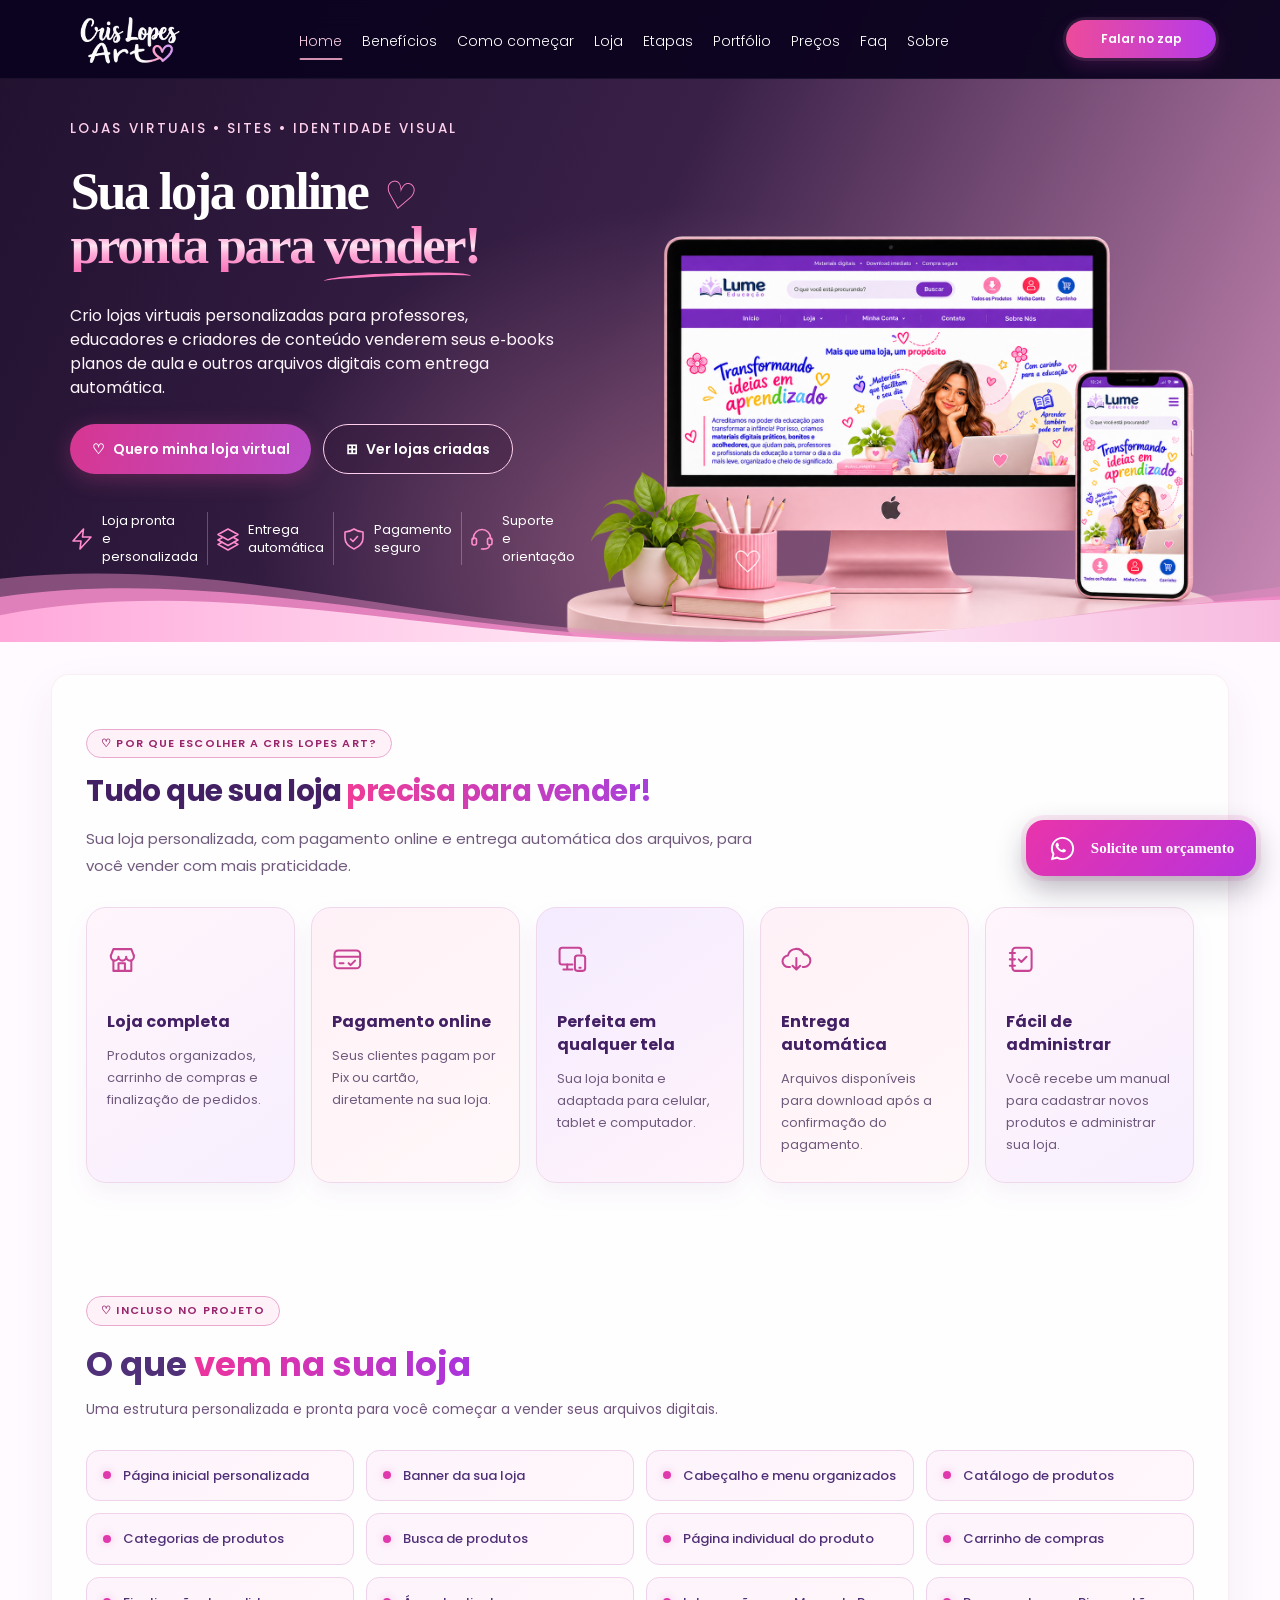
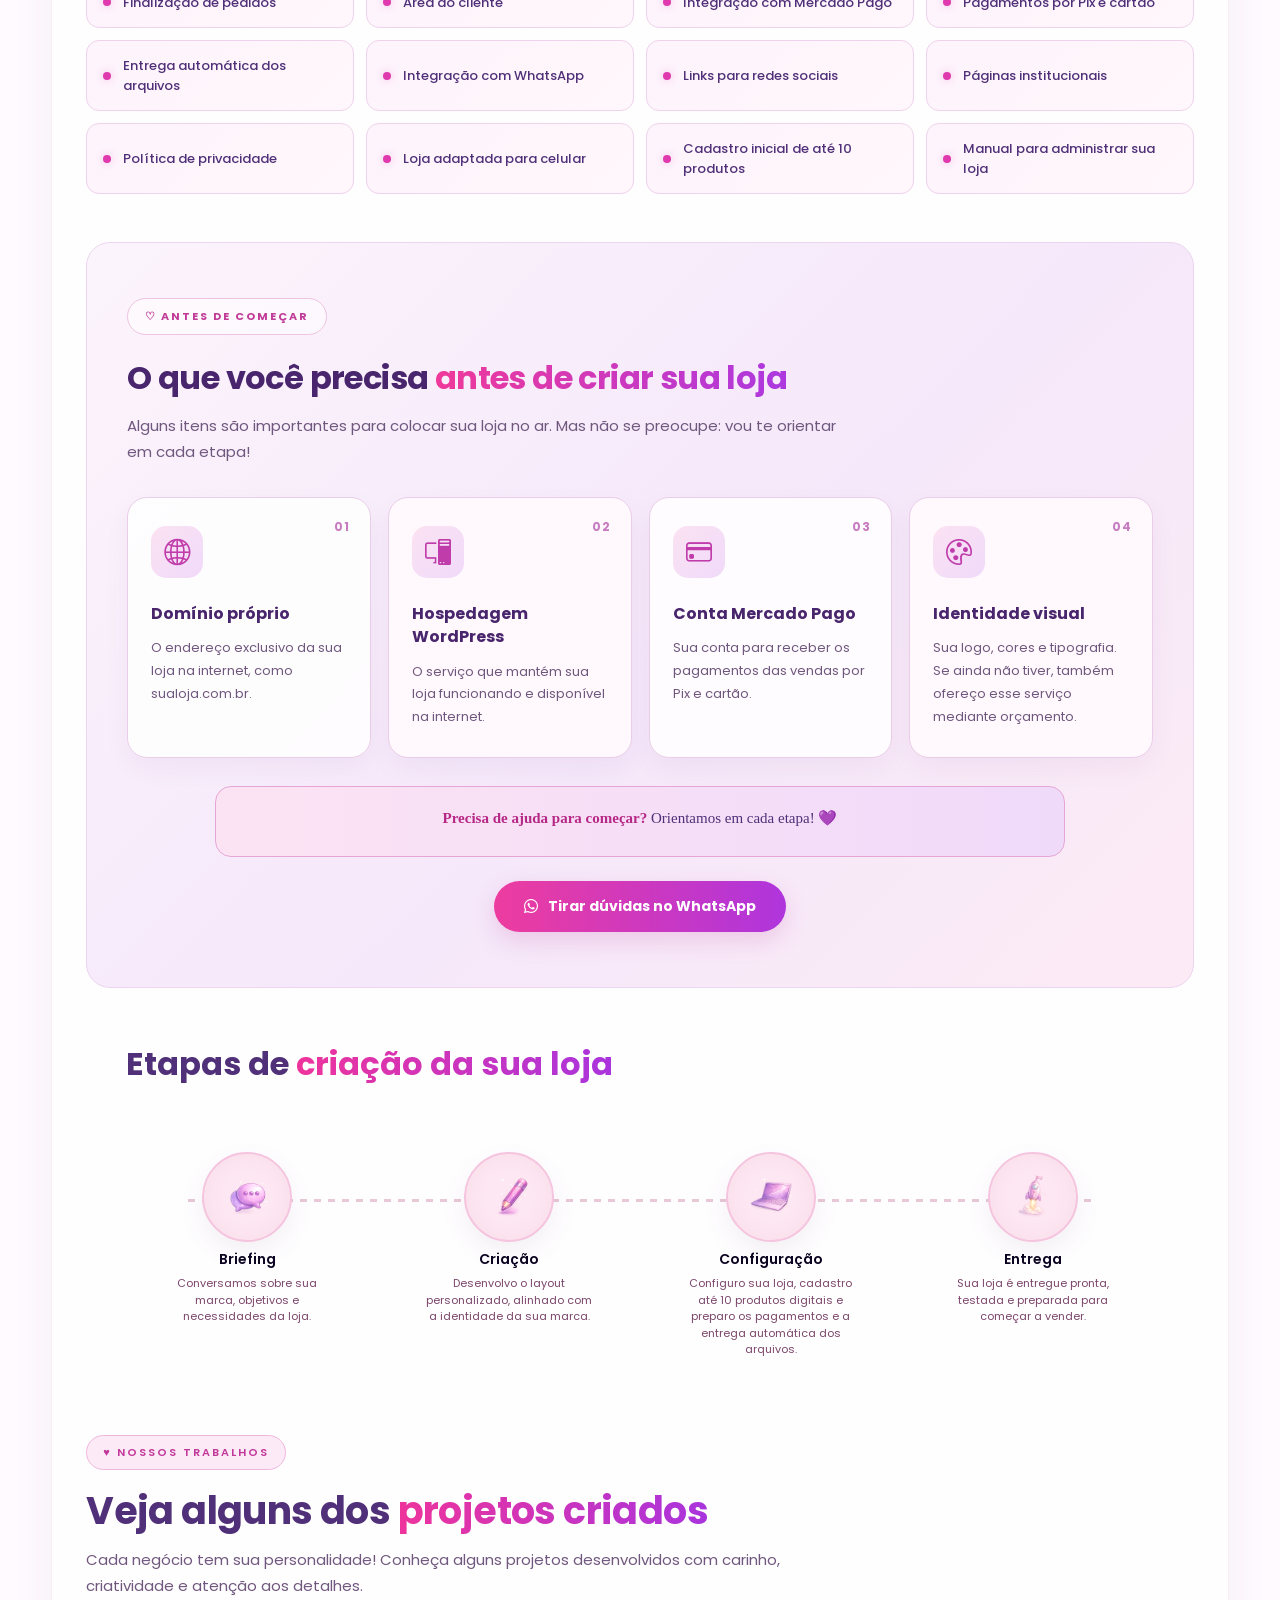
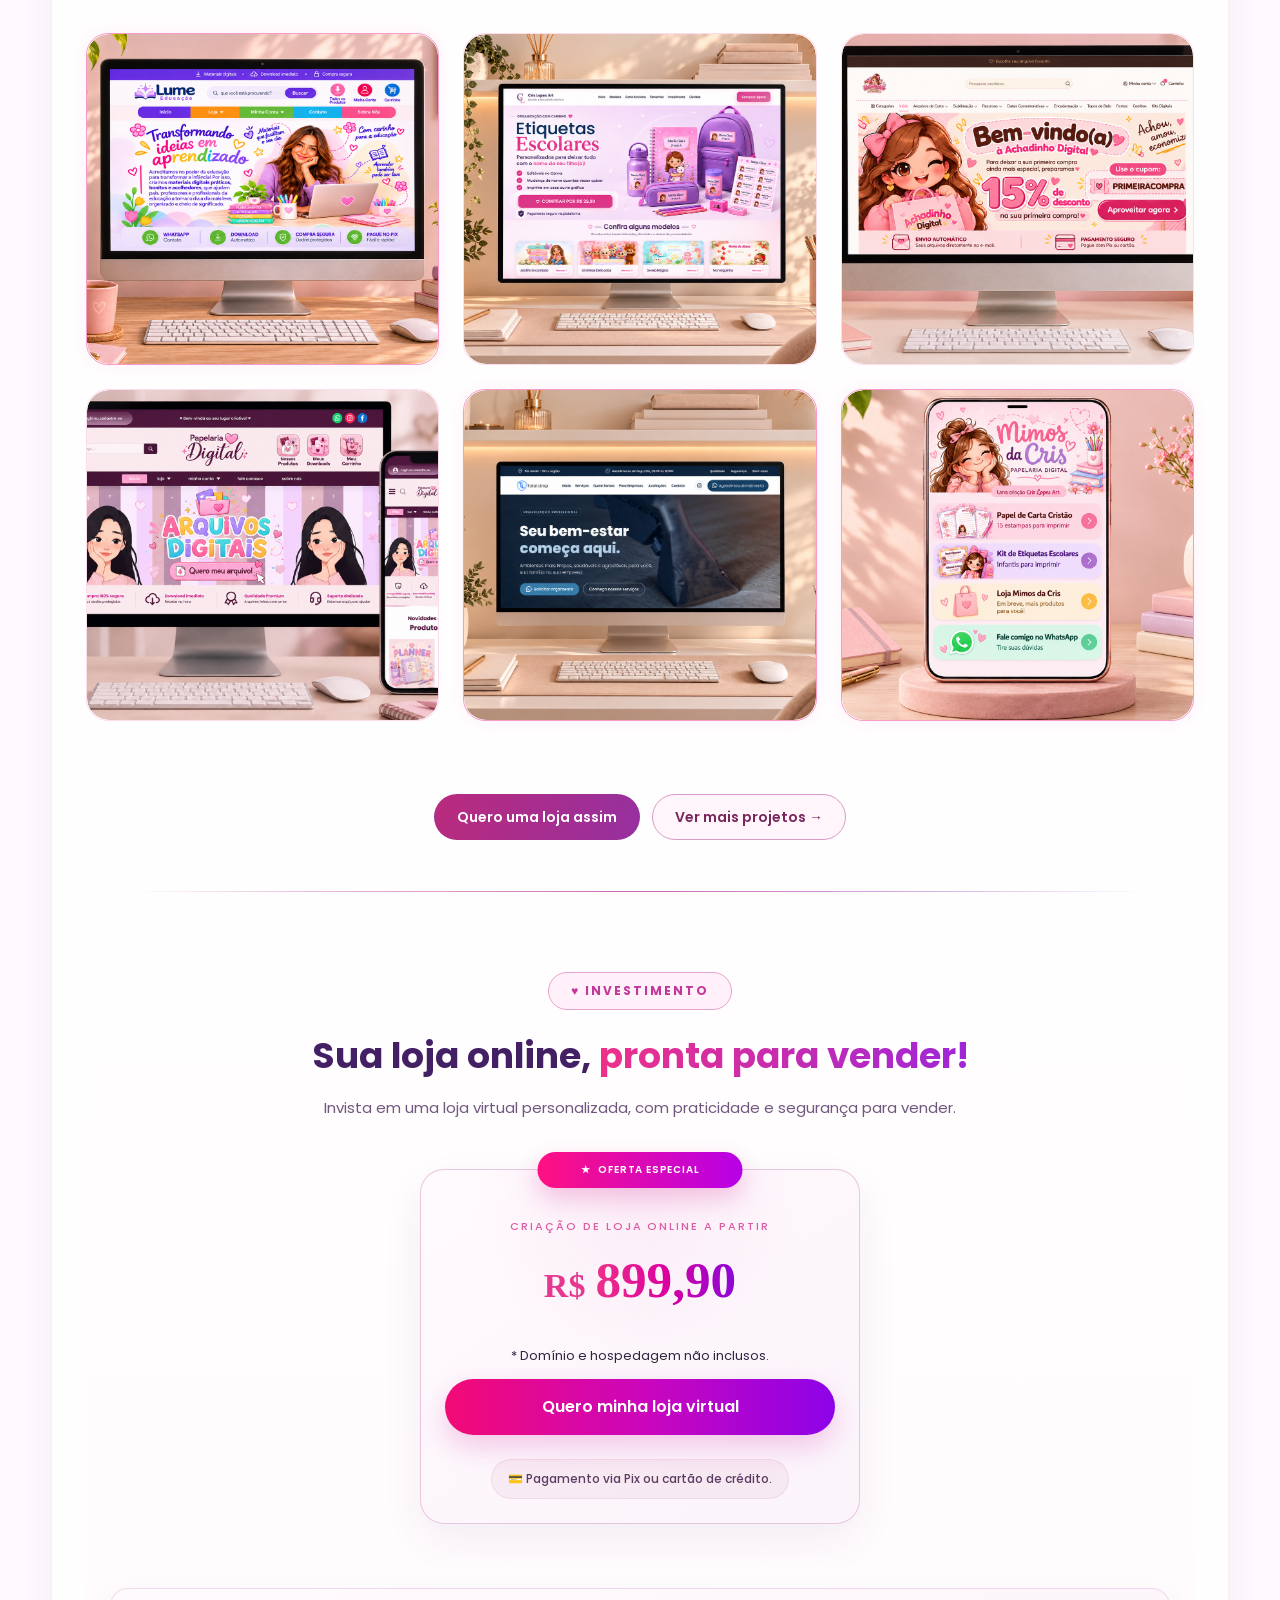
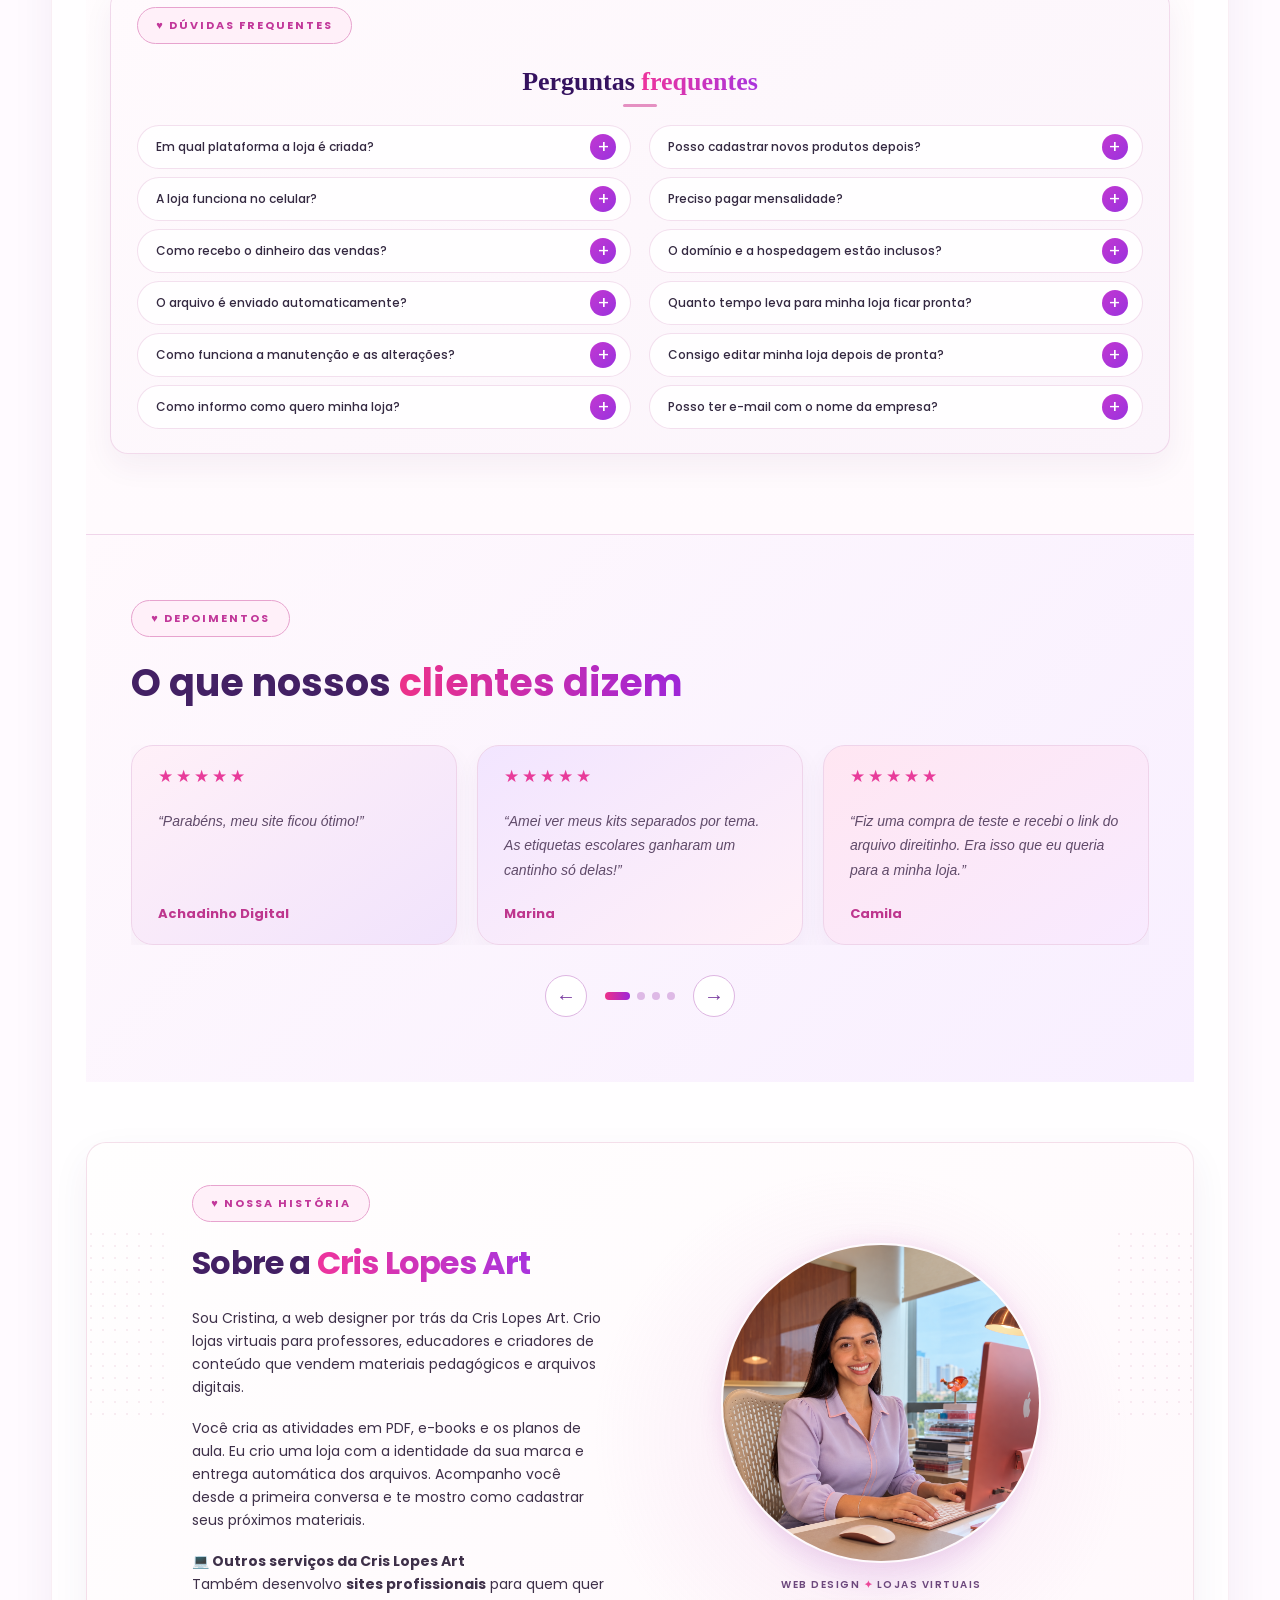
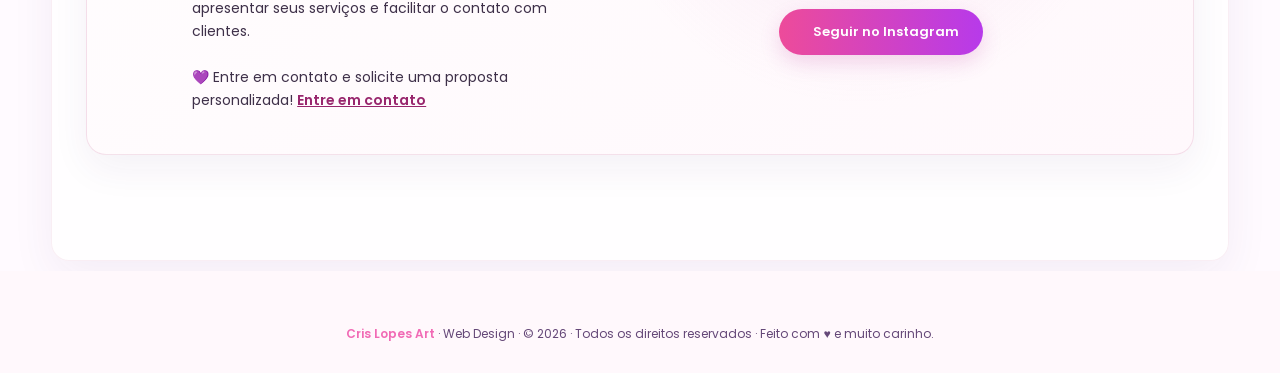
==== commit e5c12e66: "Atualiza textos do hero e da seção Sobre e adiciona link do WhatsApp" ====
--- a/index.html
+++ b/index.html
@@ -117,9 +117,9 @@
             </h1>
 
             <p>
-                Crio lojas virtuais personalizadas para você vender seus
-                produtos digitais com praticidade, profissionalismo e
-                entrega automática.
+                Crio lojas virtuais personalizadas para professores, 
+                educadores e criadores de conteúdo venderem seus e&#8209;books 
+                planos de aula e outros arquivos digitais com entrega automática.
             </p>
 
             <div class="hero-buttons">
@@ -1161,21 +1161,30 @@
             </h2>
 
             <p class="sobre-final__texto">
-                Sou Cristina, a pessoa por trás da Cris Lopes Art.
-                Desenvolvo lojas virtuais personalizadas, unindo design
-                e tecnologia para valorizar sua marca e facilitar suas
-                vendas online. Acompanho você desde a primeira conversa
-                até a entrega, com atenção aos detalhes e orientação
-                em cada etapa.
+                 Sou Cristina, a web designer por trás da Cris Lopes Art.
+                Crio lojas virtuais para professores, educadores e criadores de conteúdo
+                que vendem materiais pedagógicos e arquivos digitais.
             </p>
+
+            <p class="sobre-final__texto" style="margin-top: 18px;">
+            Você cria as atividades em PDF, e-books e os planos de aula.
+            Eu crio uma loja com a identidade da sua marca e entrega automática
+            dos arquivos. Acompanho você desde a primeira conversa e te mostro
+            como cadastrar seus próximos materiais.
+        </p>
 
             <p class="sobre-final__texto" style="margin-top: 18px;">
                 <strong>💻 Outros serviços da Cris Lopes Art</strong><br>
-                Além das lojas para arquivos digitais, também desenvolvo
-                sites profissionais para empresas, landing pages e lojas
-                virtuais para produtos físicos, mediante avaliação do projeto.
+                Também desenvolvo <strong>sites profissionais</strong> para quem quer
+                apresentar seus serviços e facilitar o contato com clientes.
                 <br><br>
                 💜 Entre em contato e solicite uma proposta personalizada!
+                    <a href="https://wa.me/5564984188628"
+                    target="_blank"
+                    rel="noopener noreferrer"
+                    style="color: #98266d; font-weight: 600; text-decoration: underline;">
+                        Entre em contato
+                    </a>
             </p>
 
         </div>
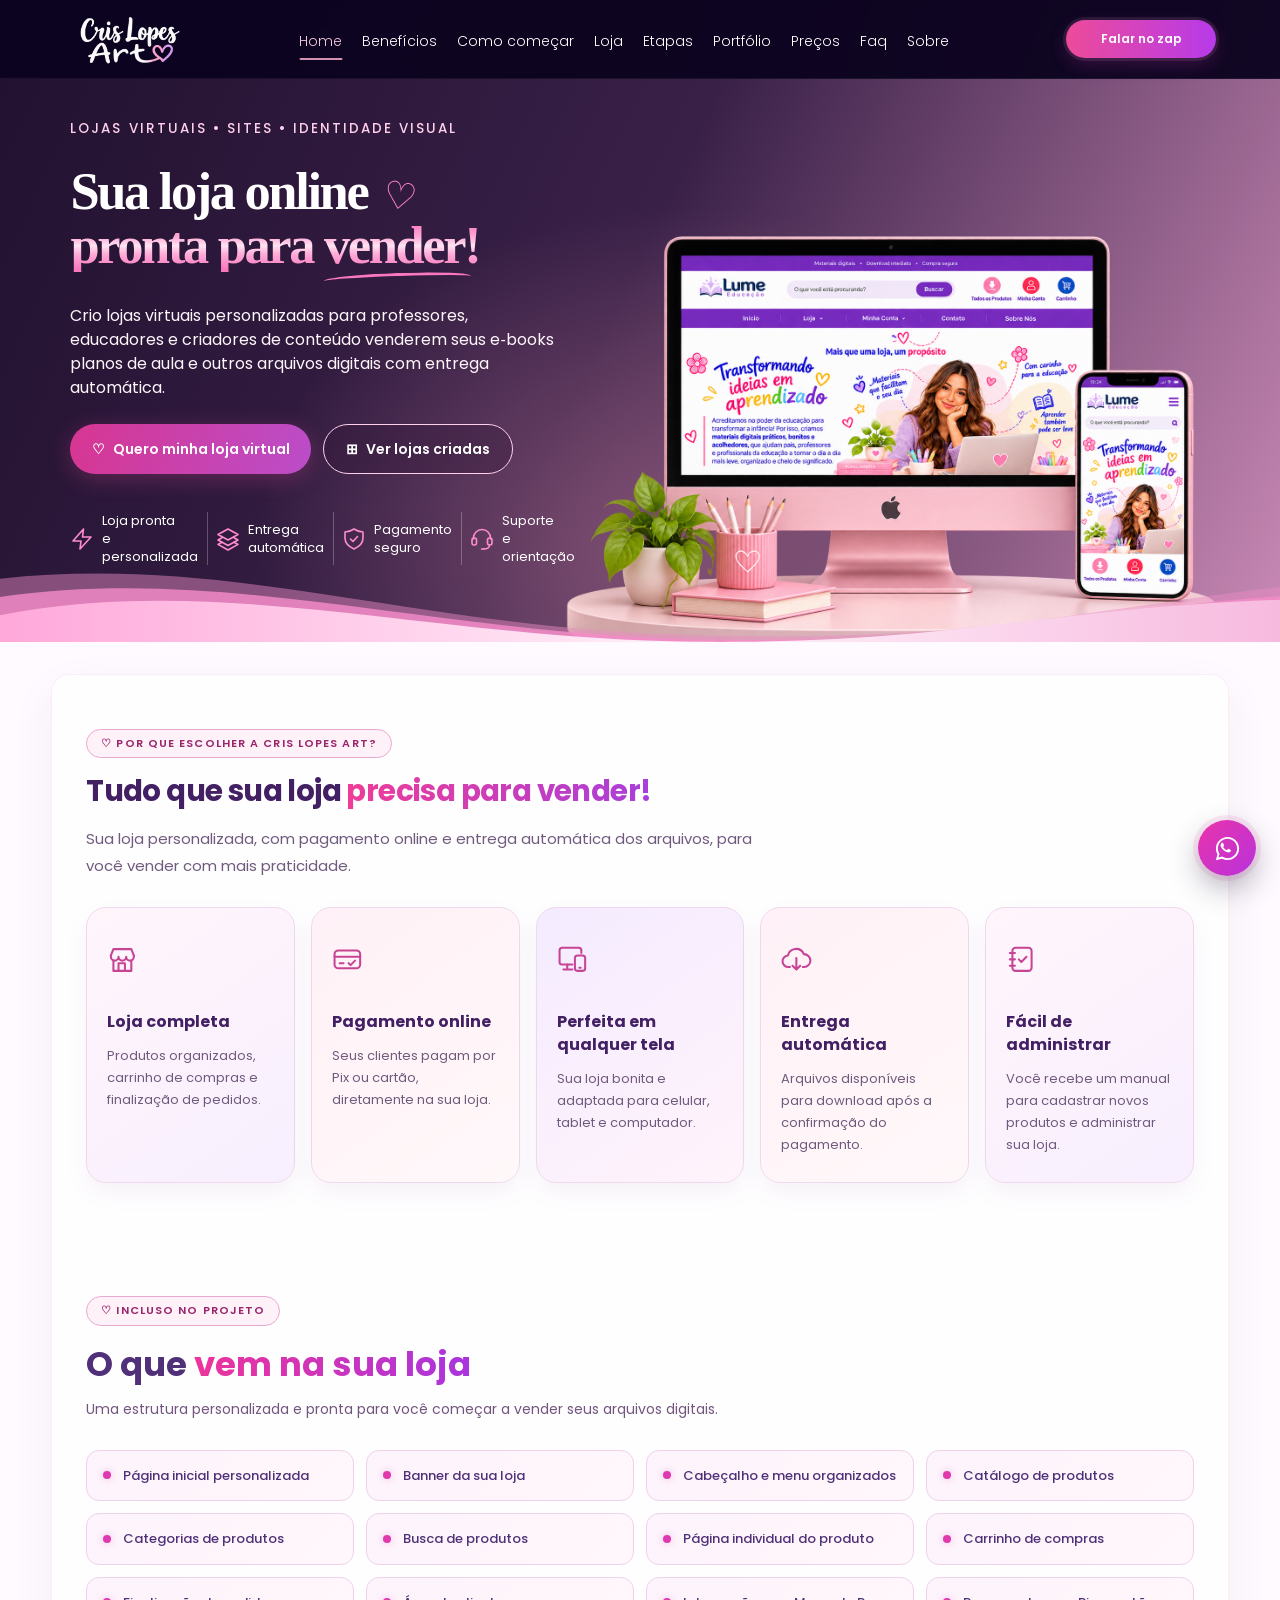
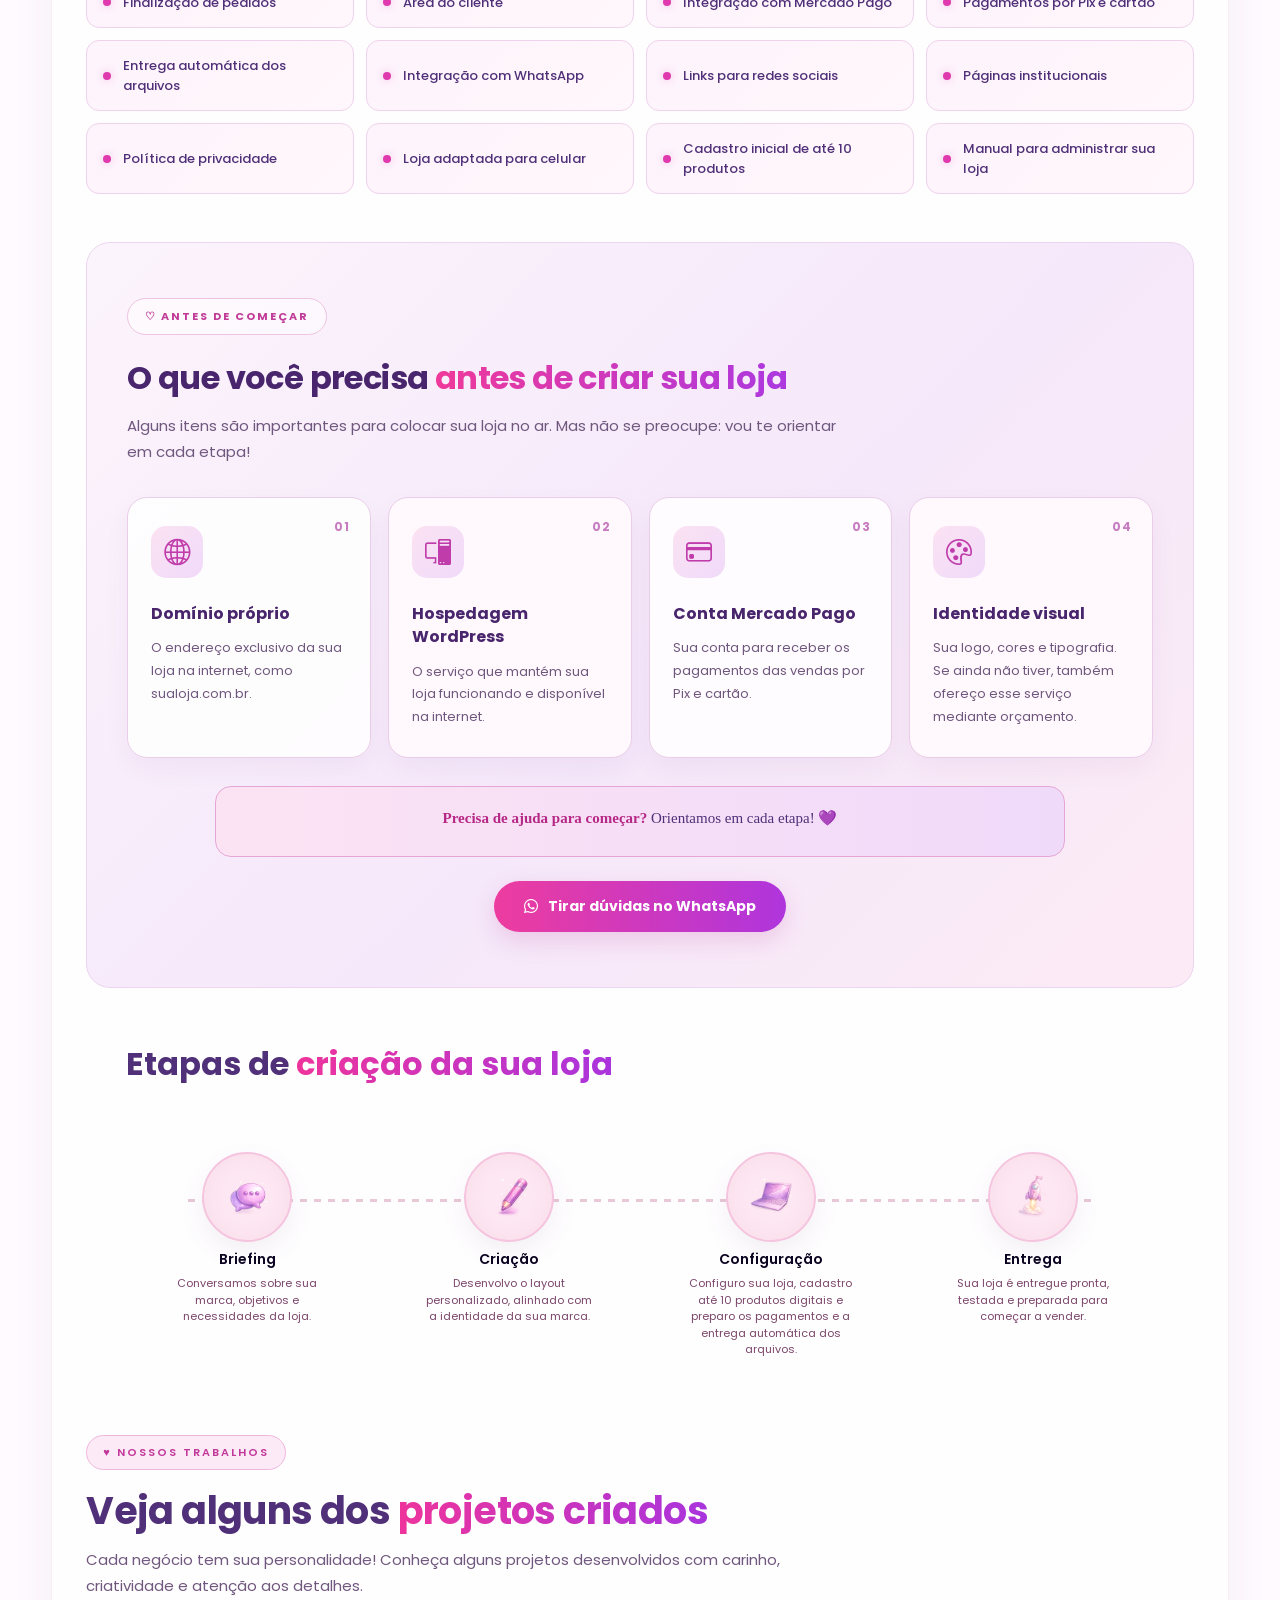
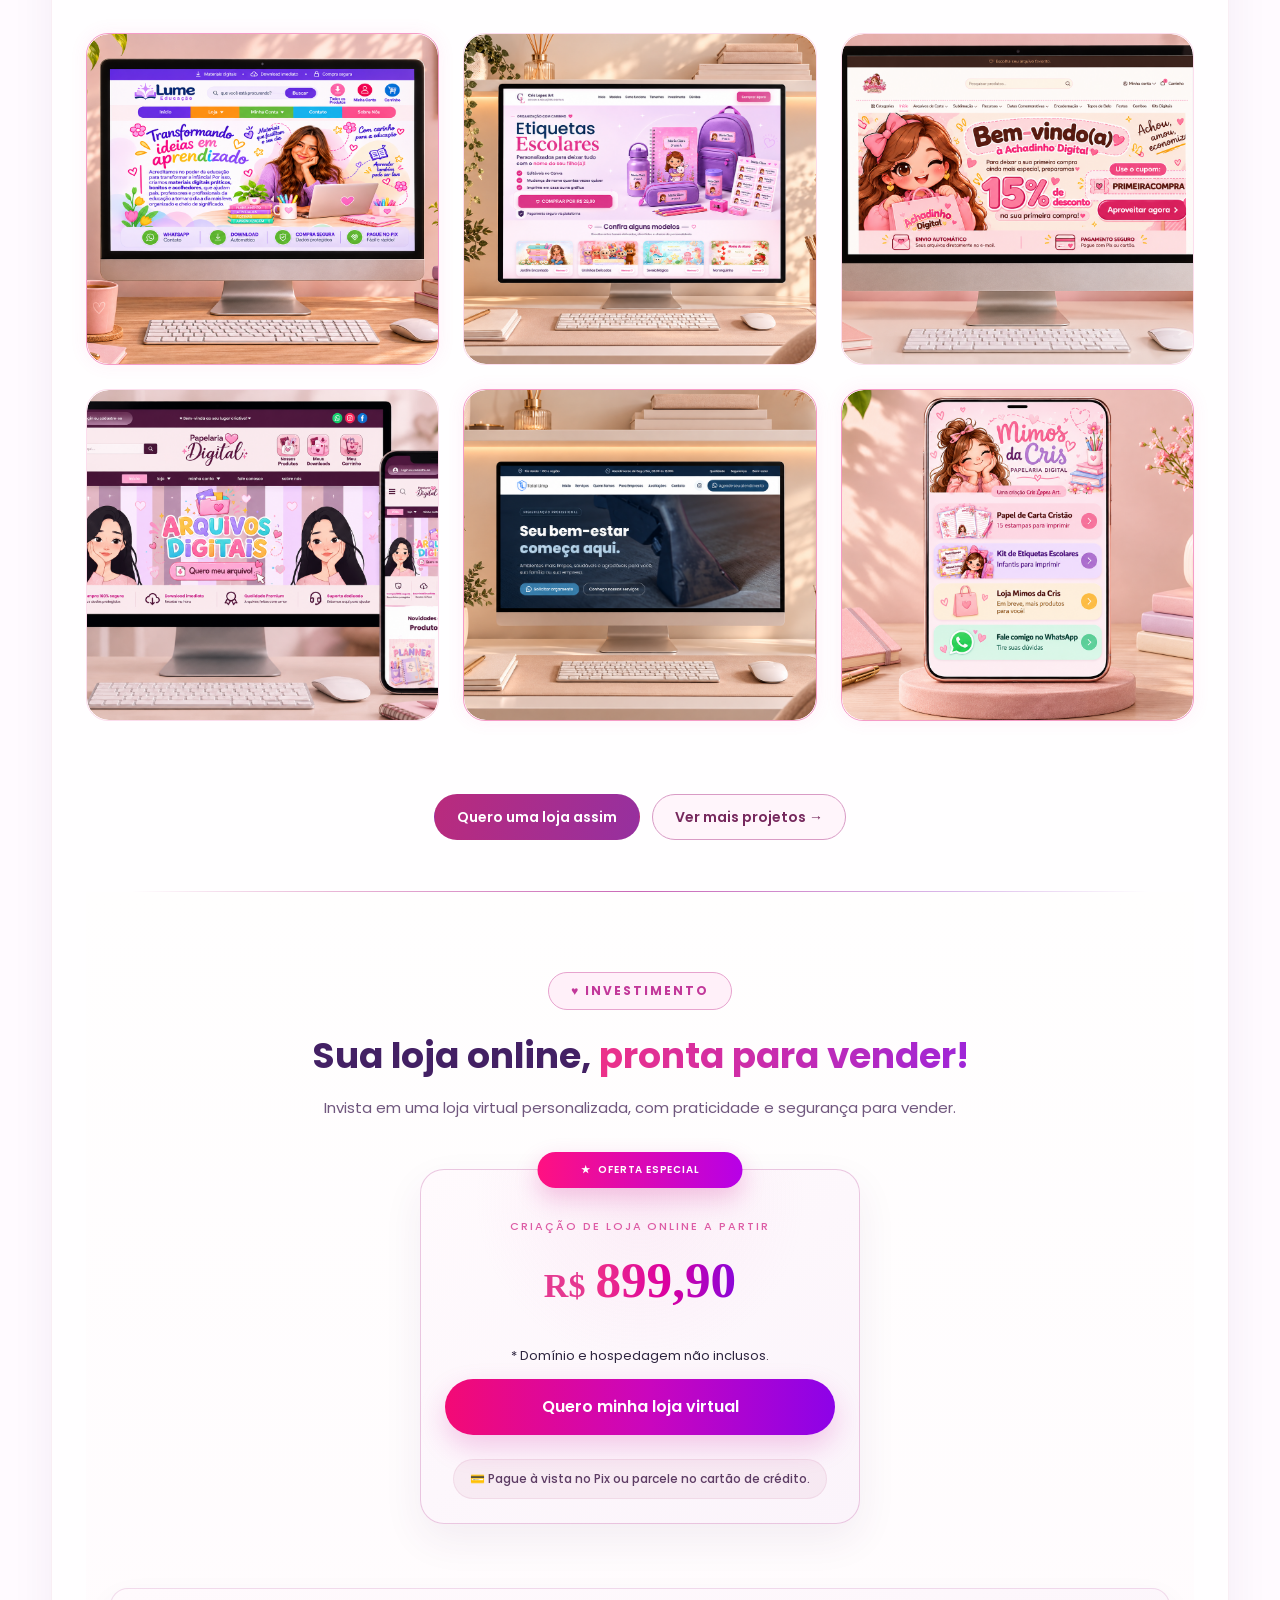
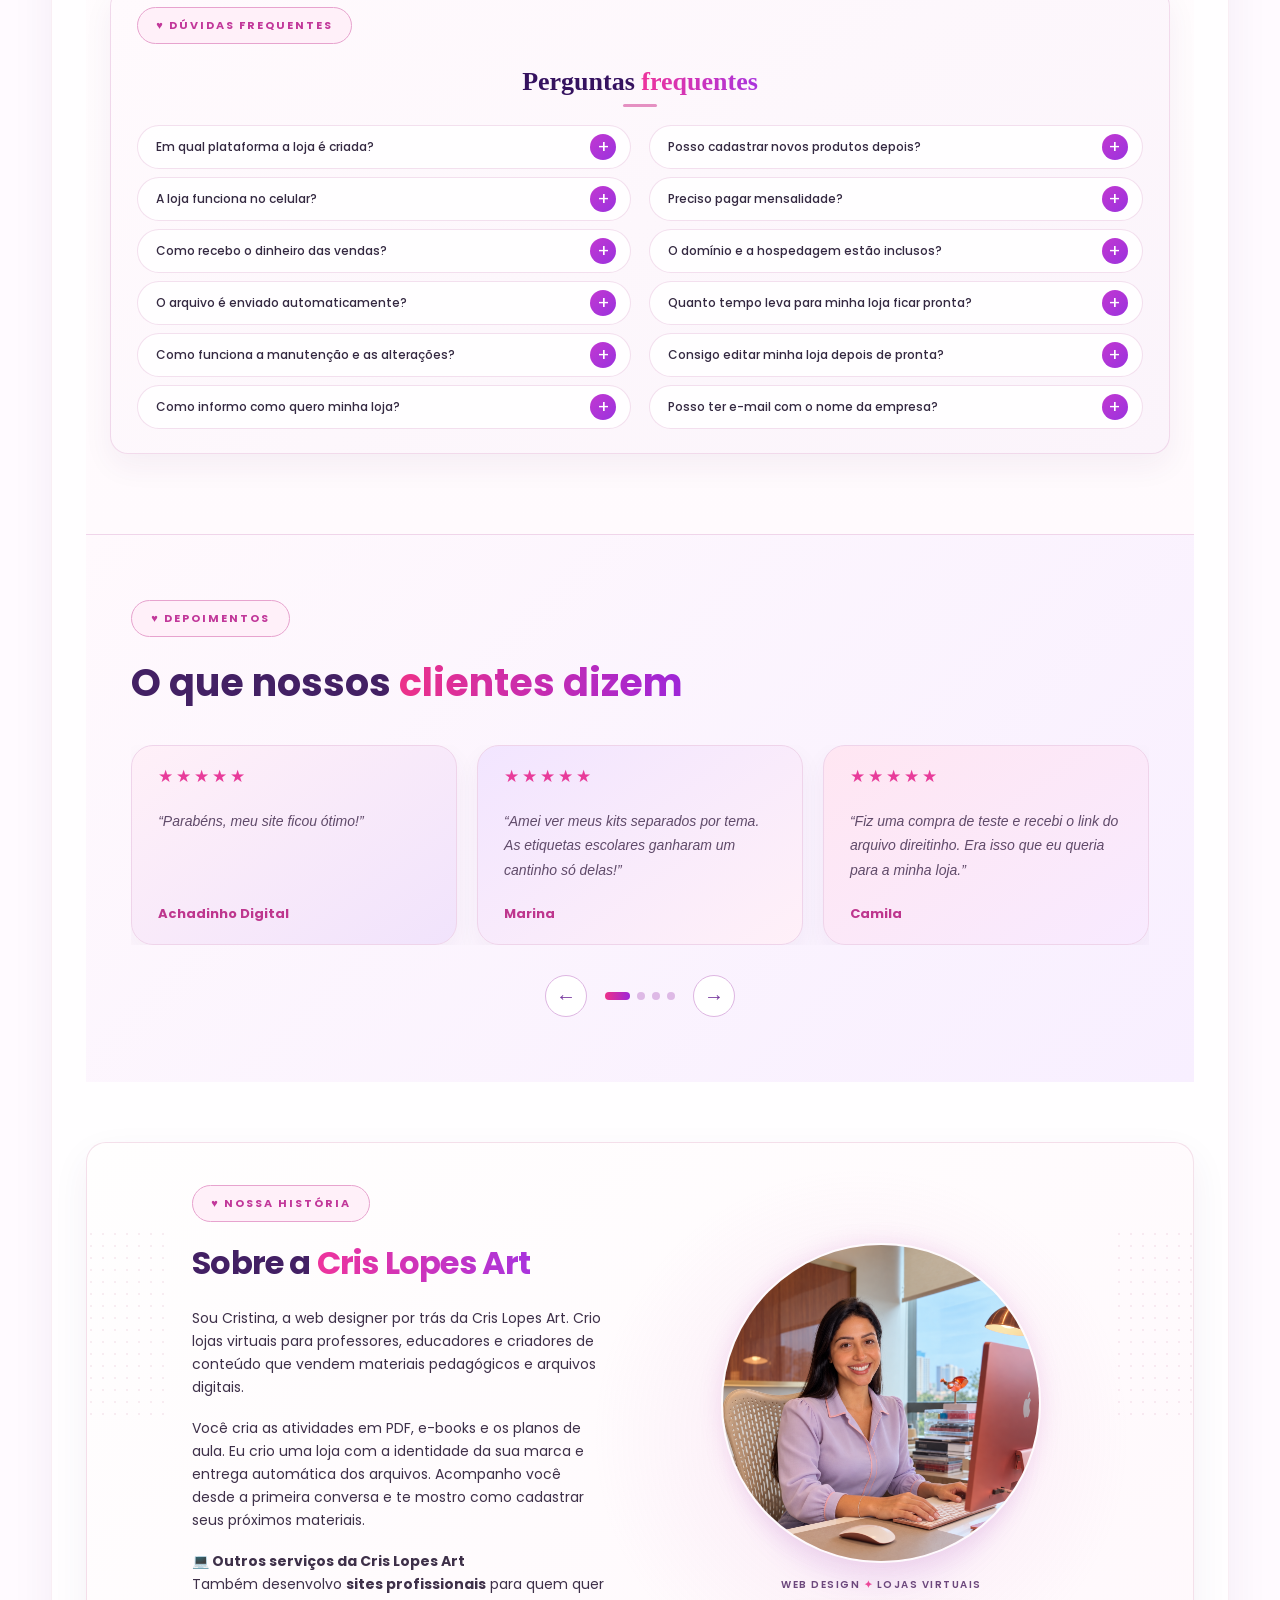
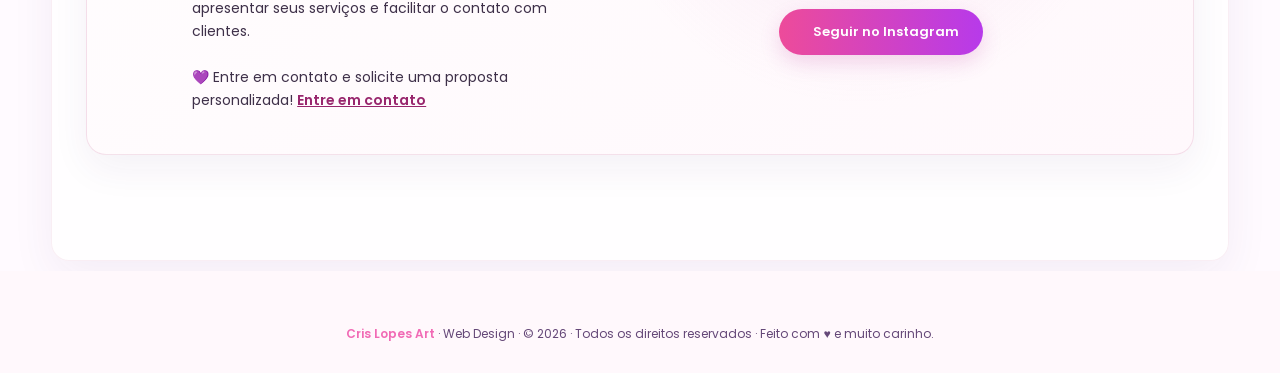
==== commit 71ccce65: "Ajusta texto da oferta e destaca parcelamento no cartão" ====
--- a/index.html
+++ b/index.html
@@ -927,7 +927,7 @@
     </a>
 
                     <p class="plano__garantia">
-                        💳 Pagamento via Pix ou cartão de crédito.
+                        💳 Pague à vista no Pix ou parcele no cartão de crédito.
                     </p>
 
                 </article>
